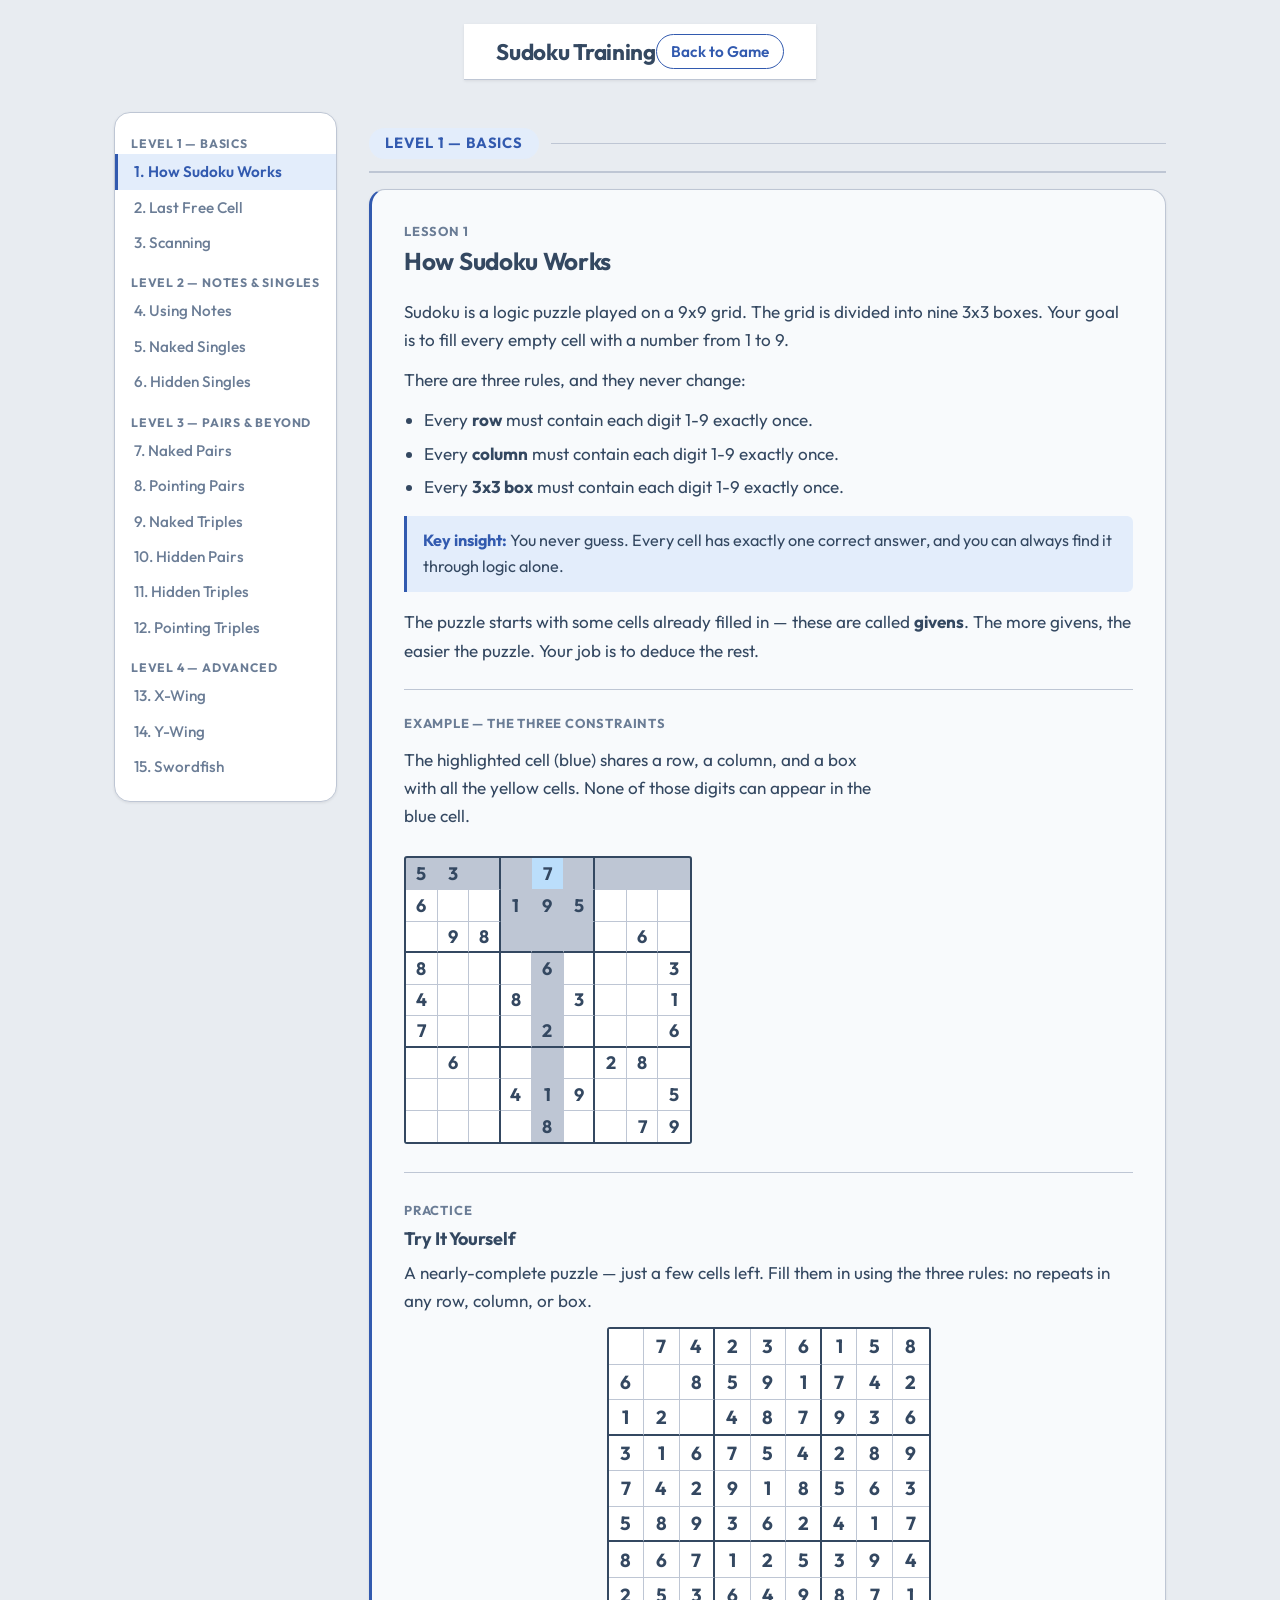
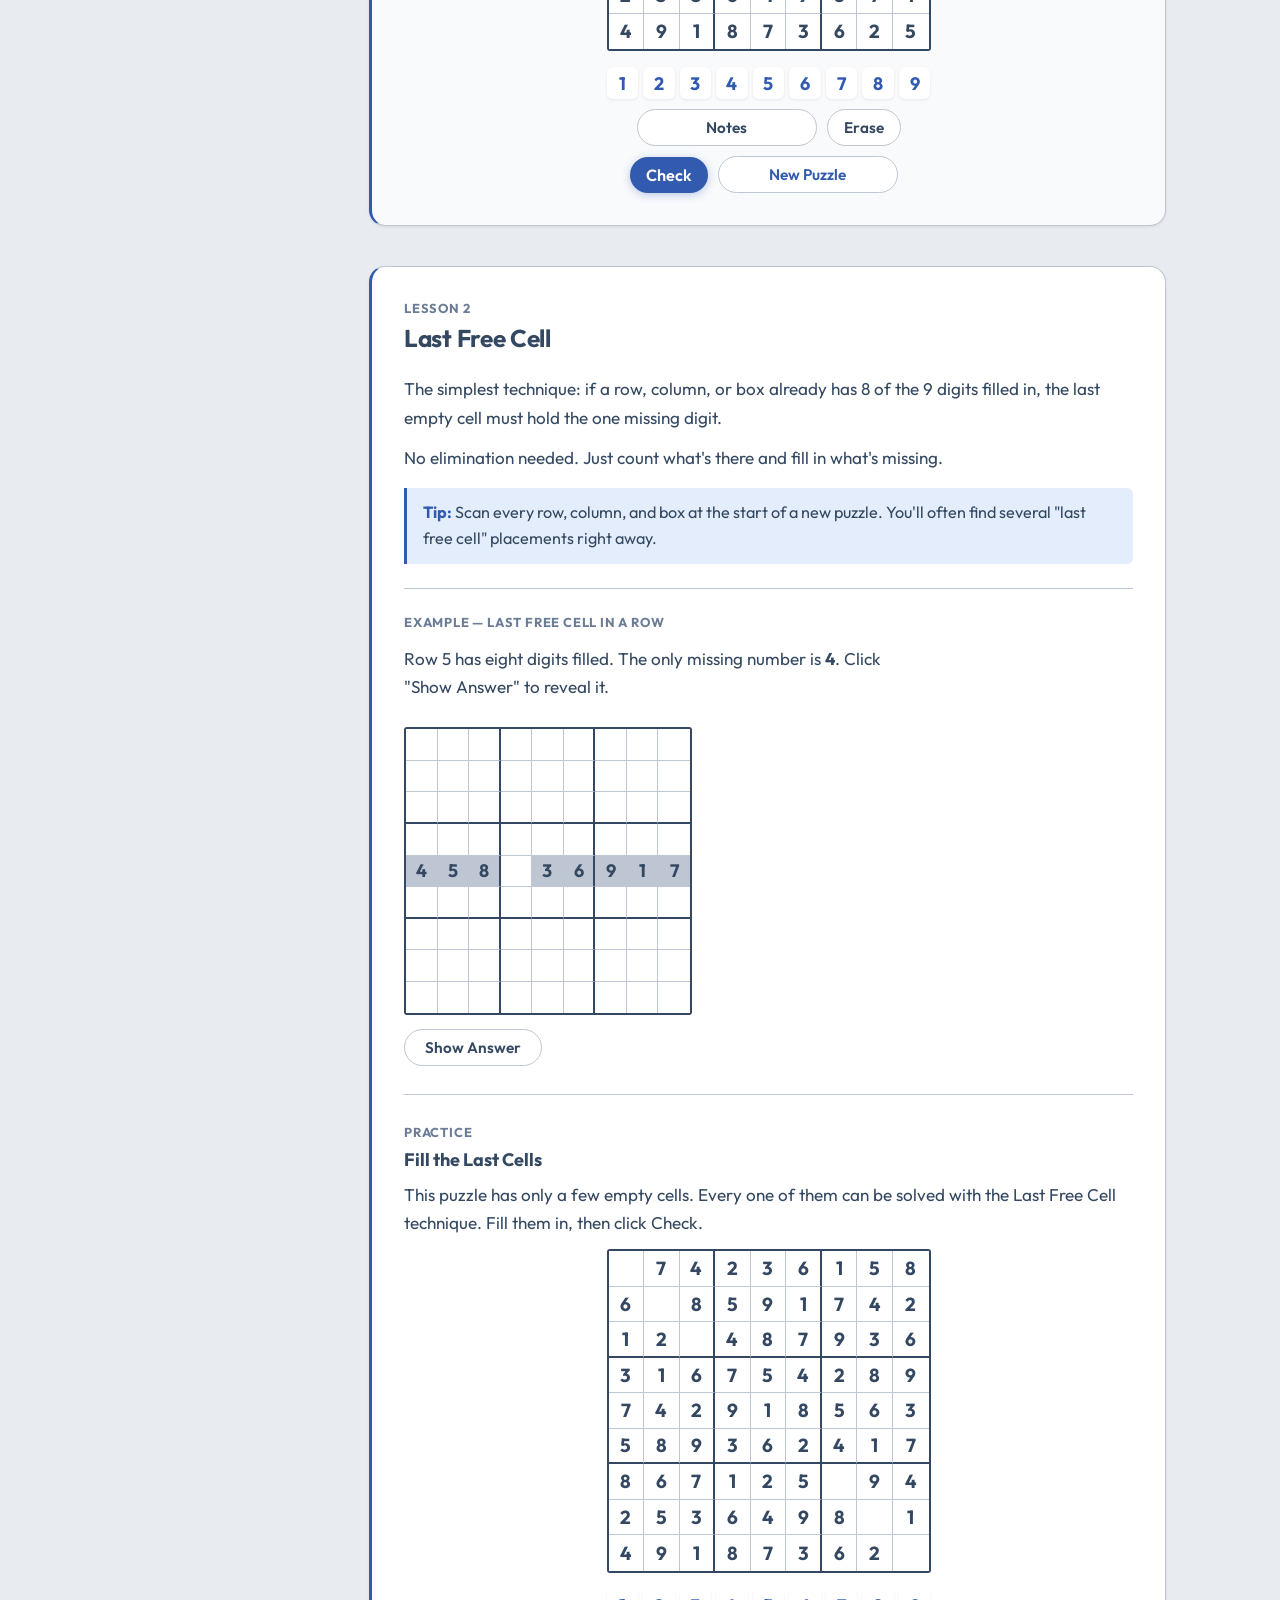
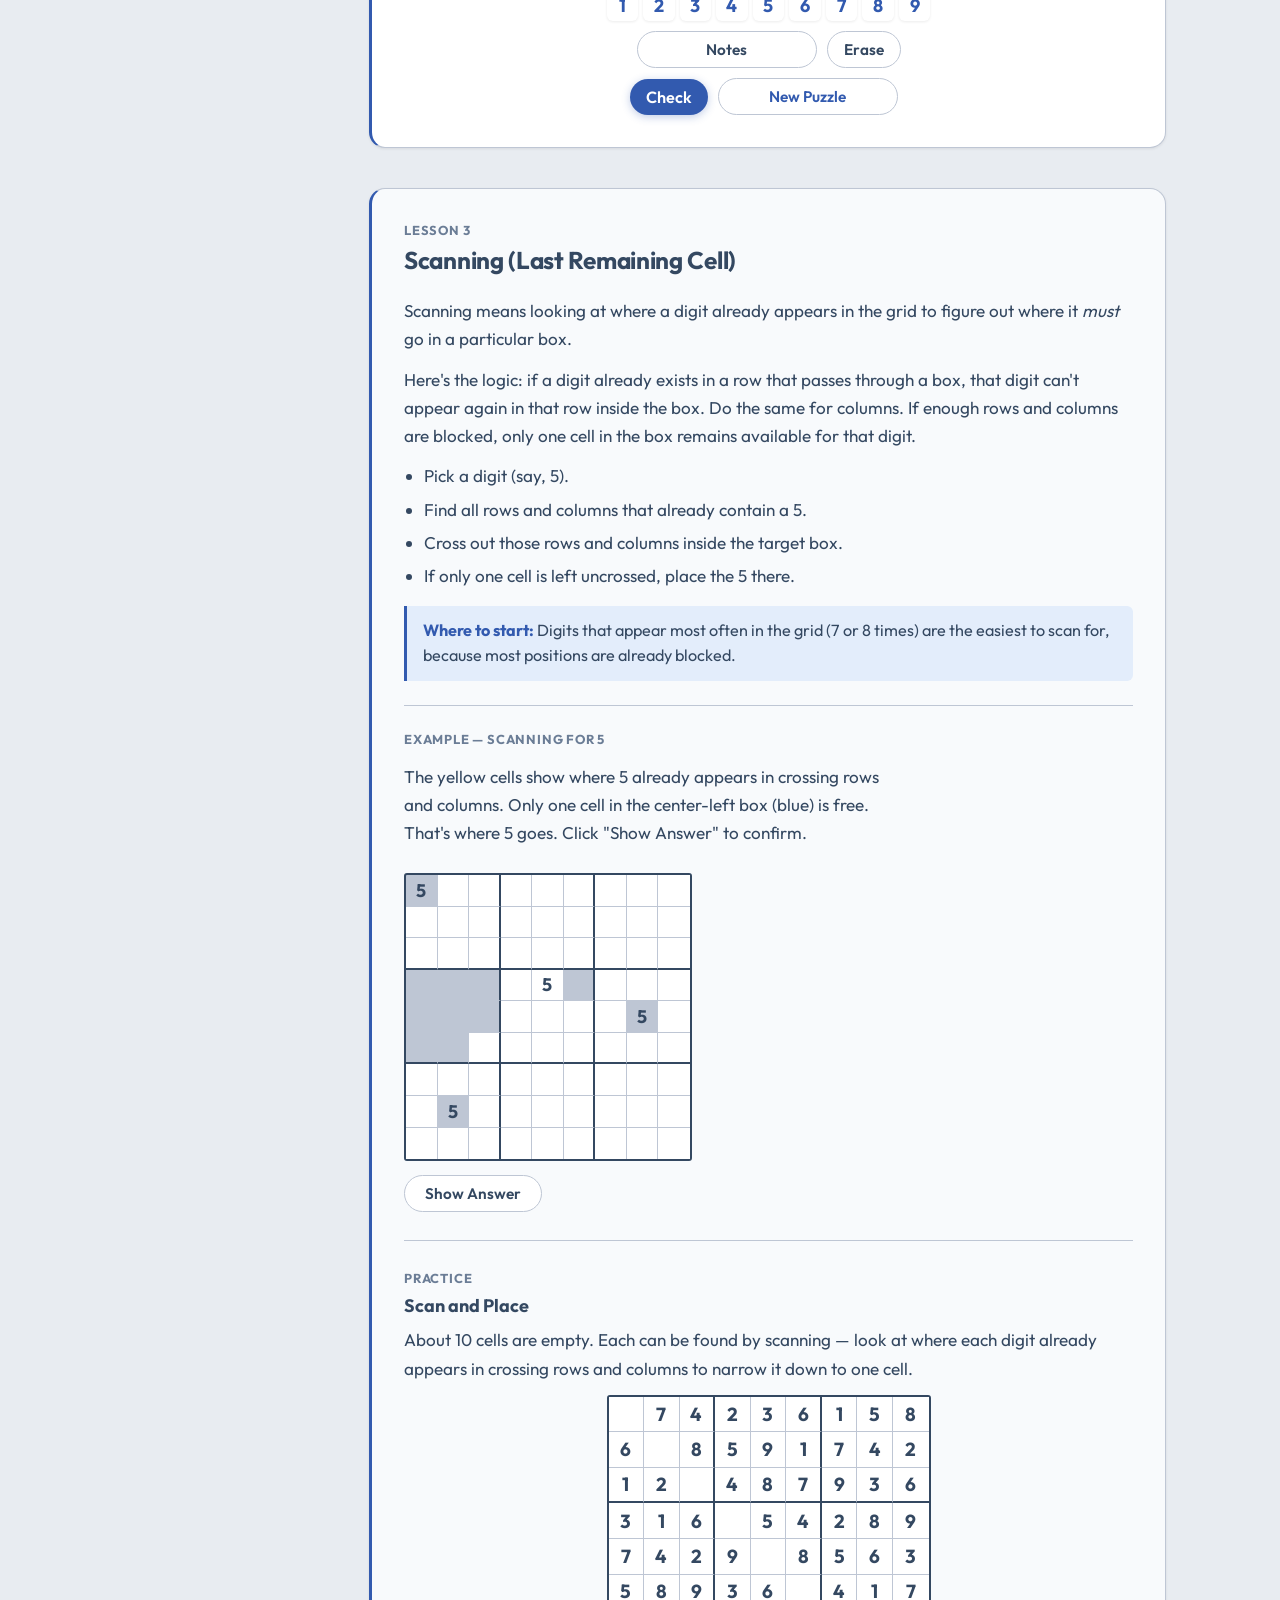
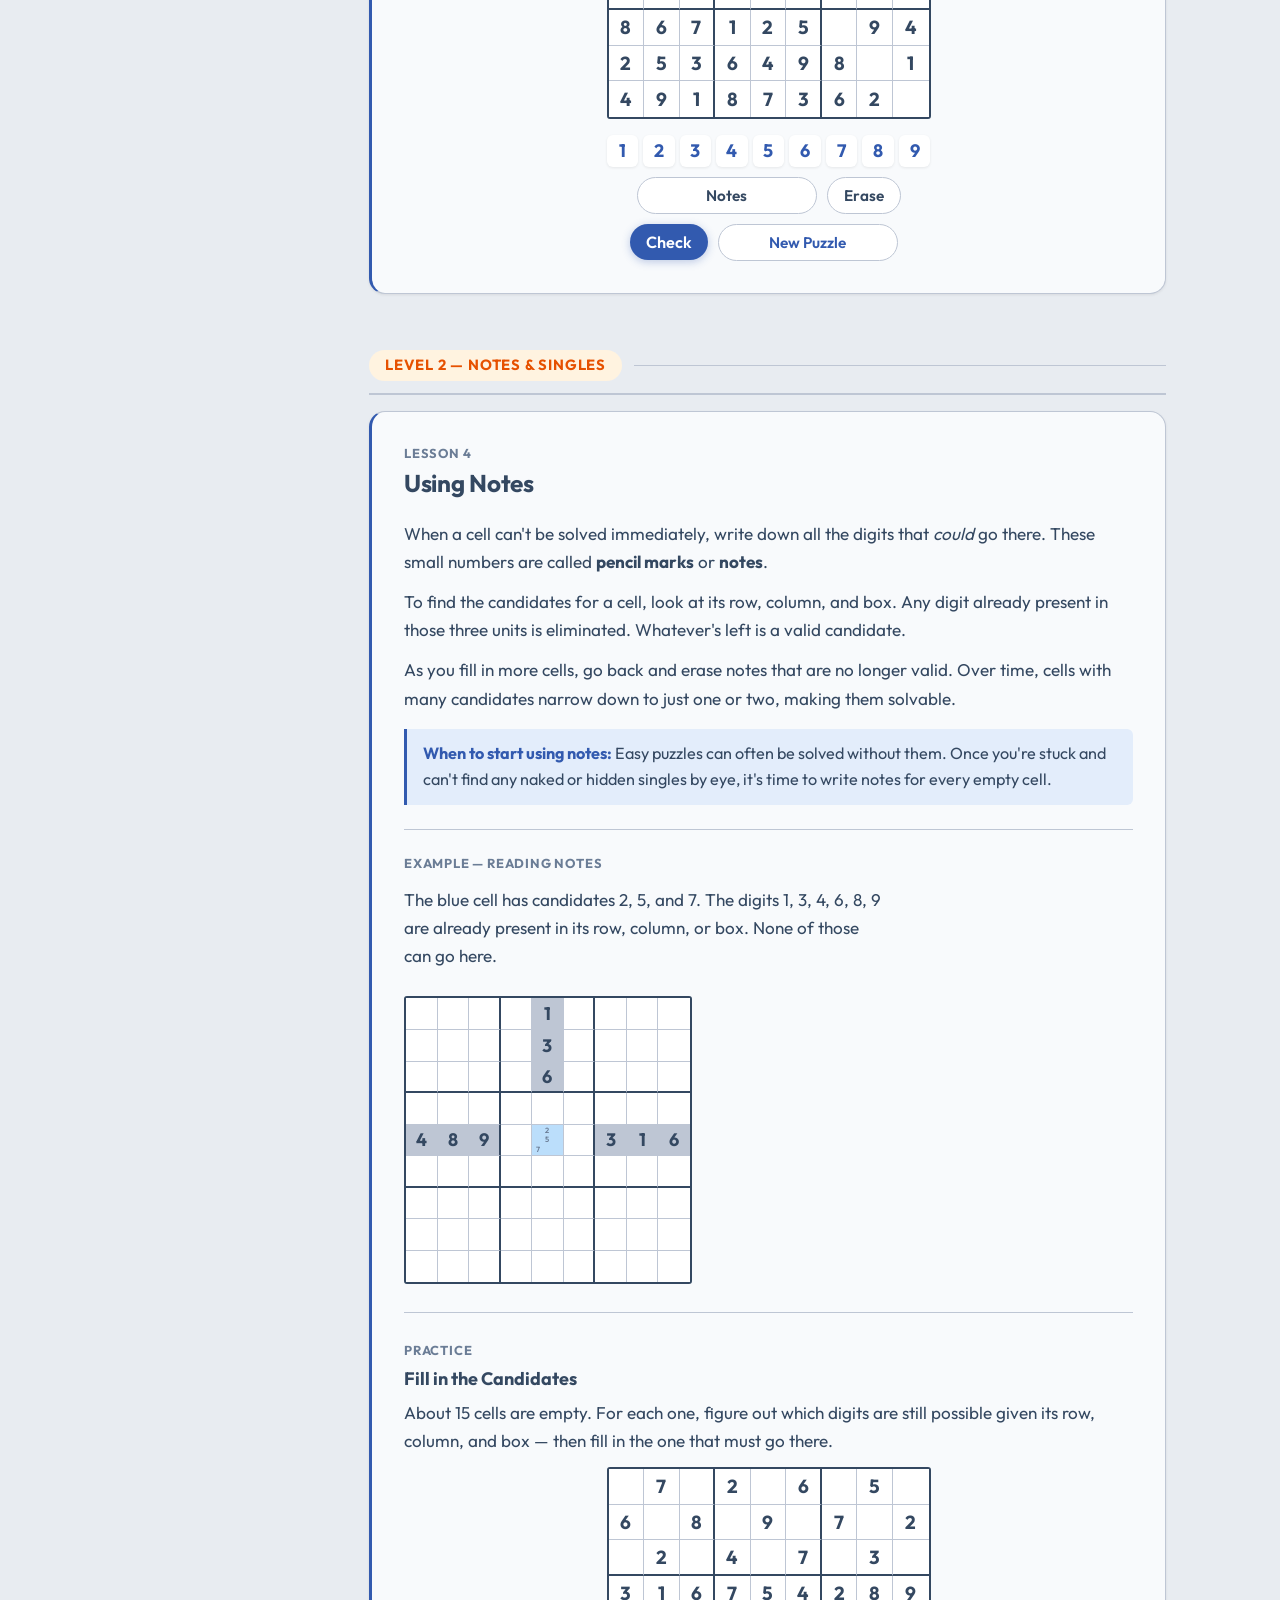
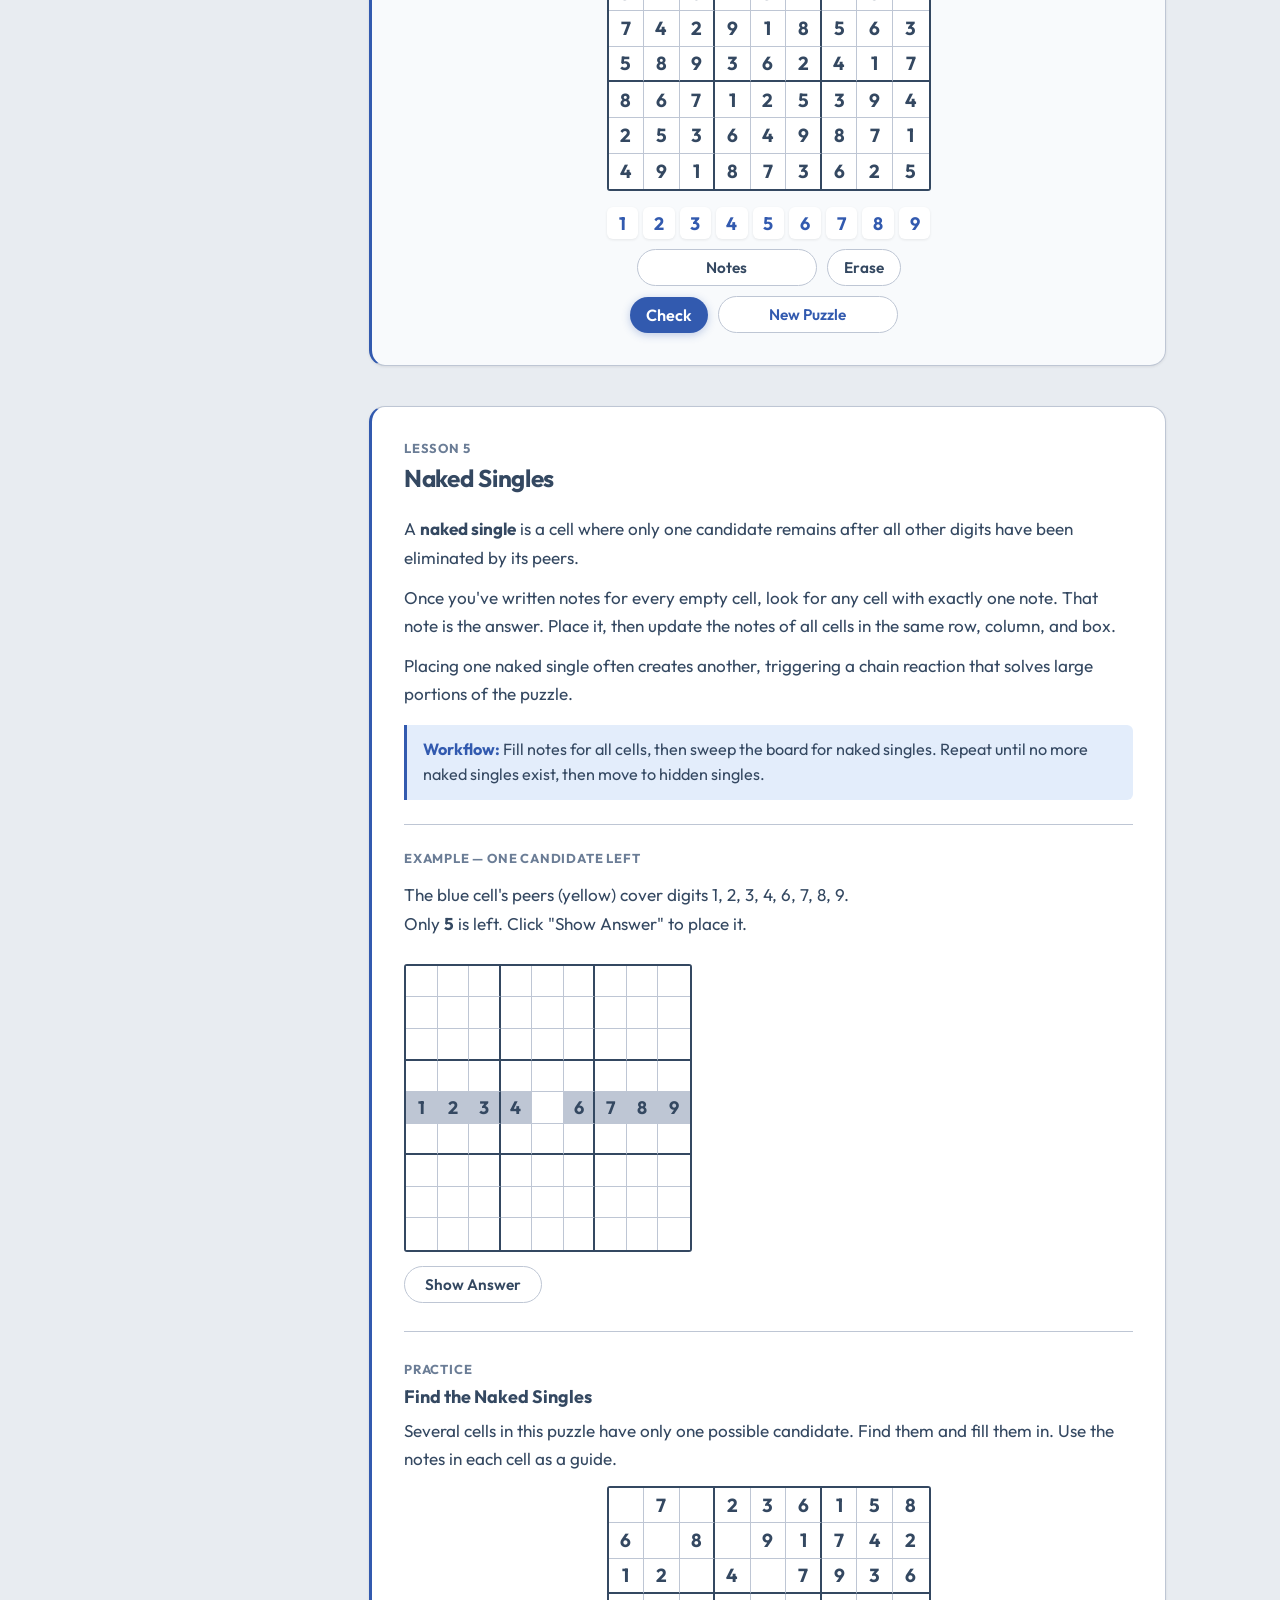
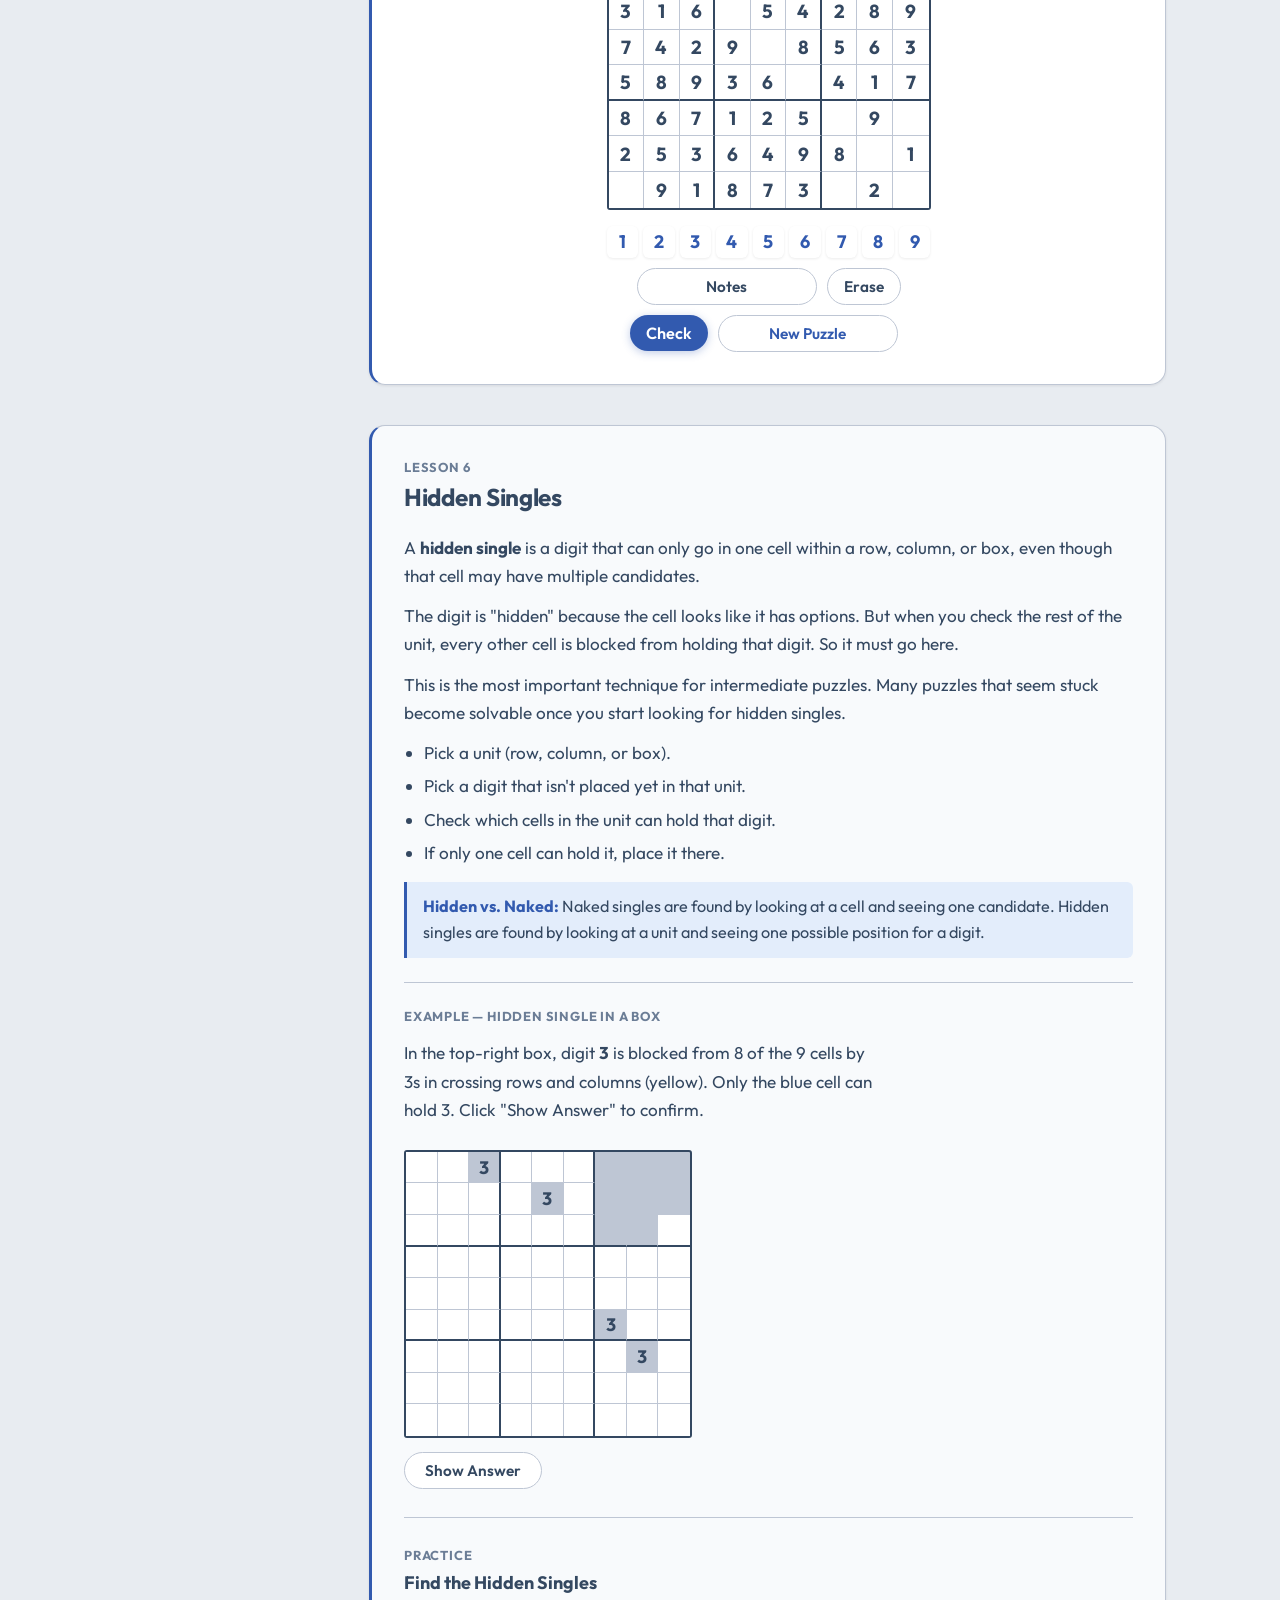
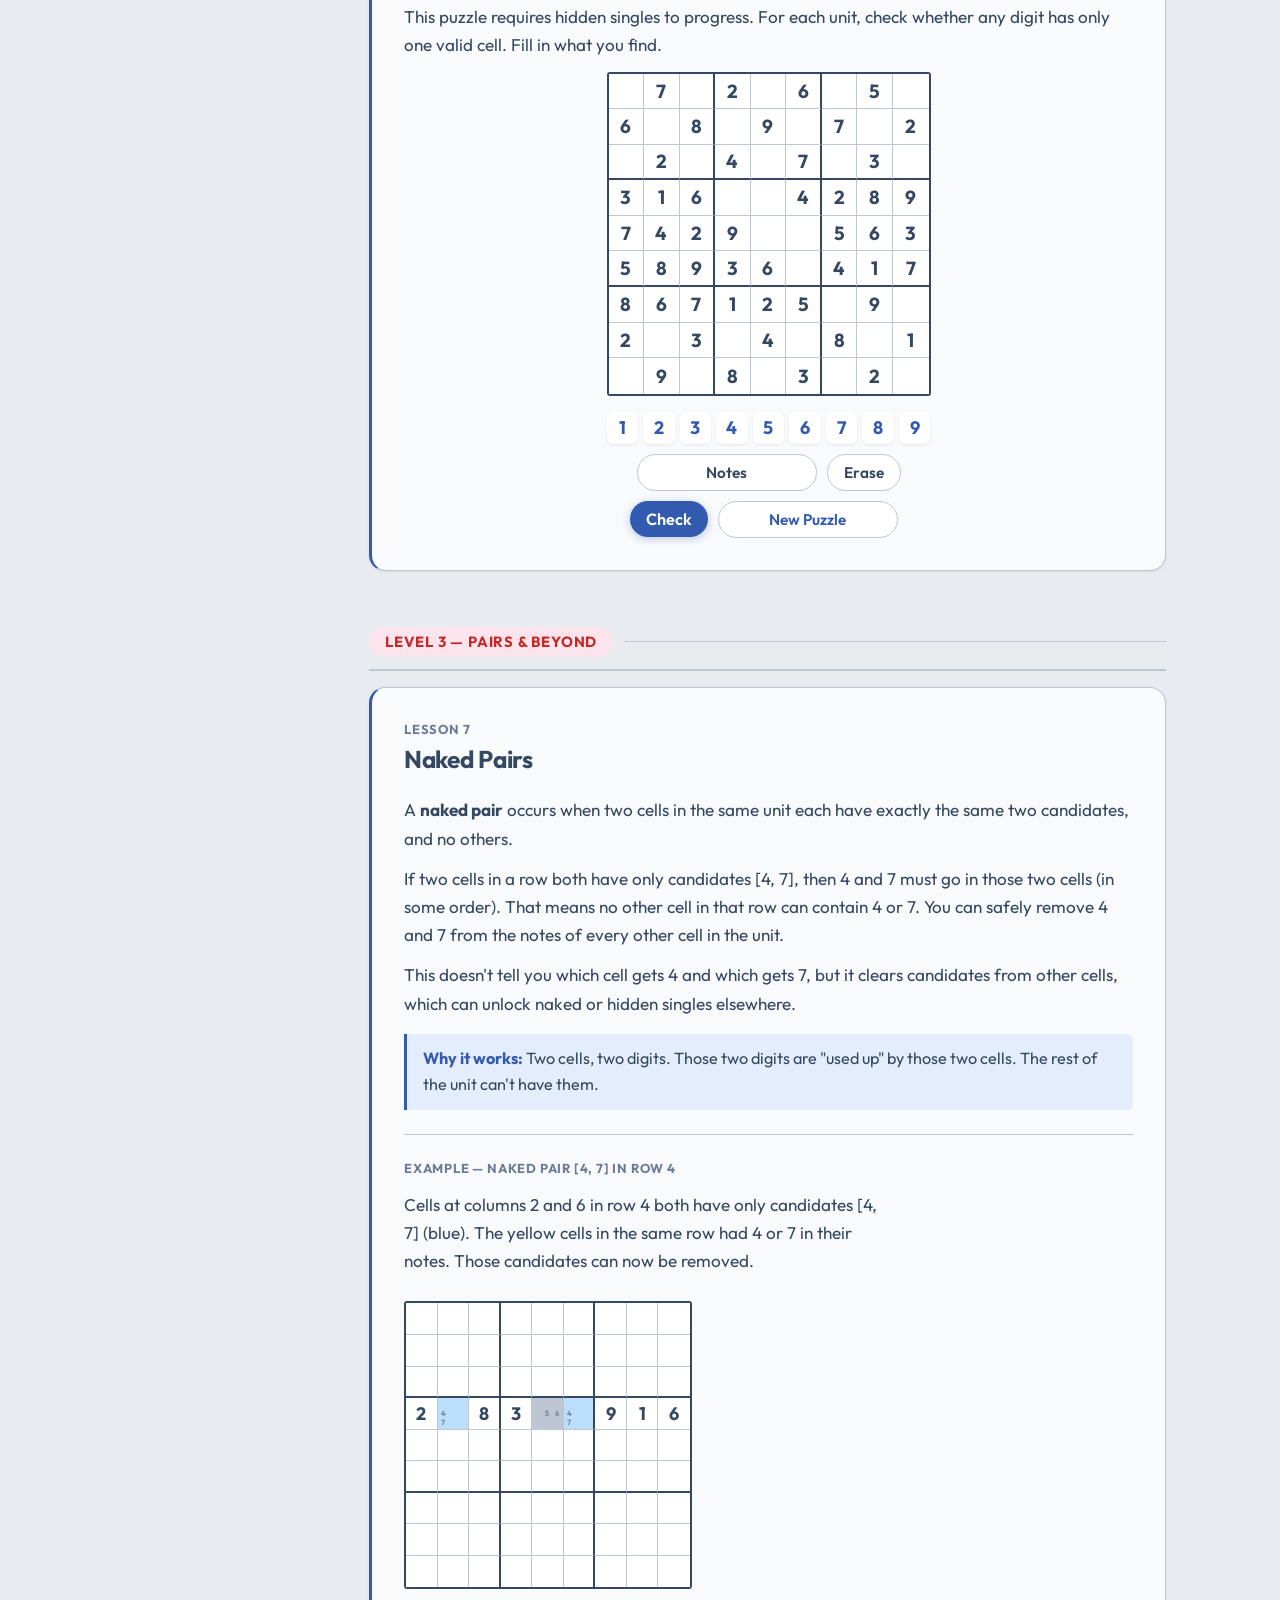
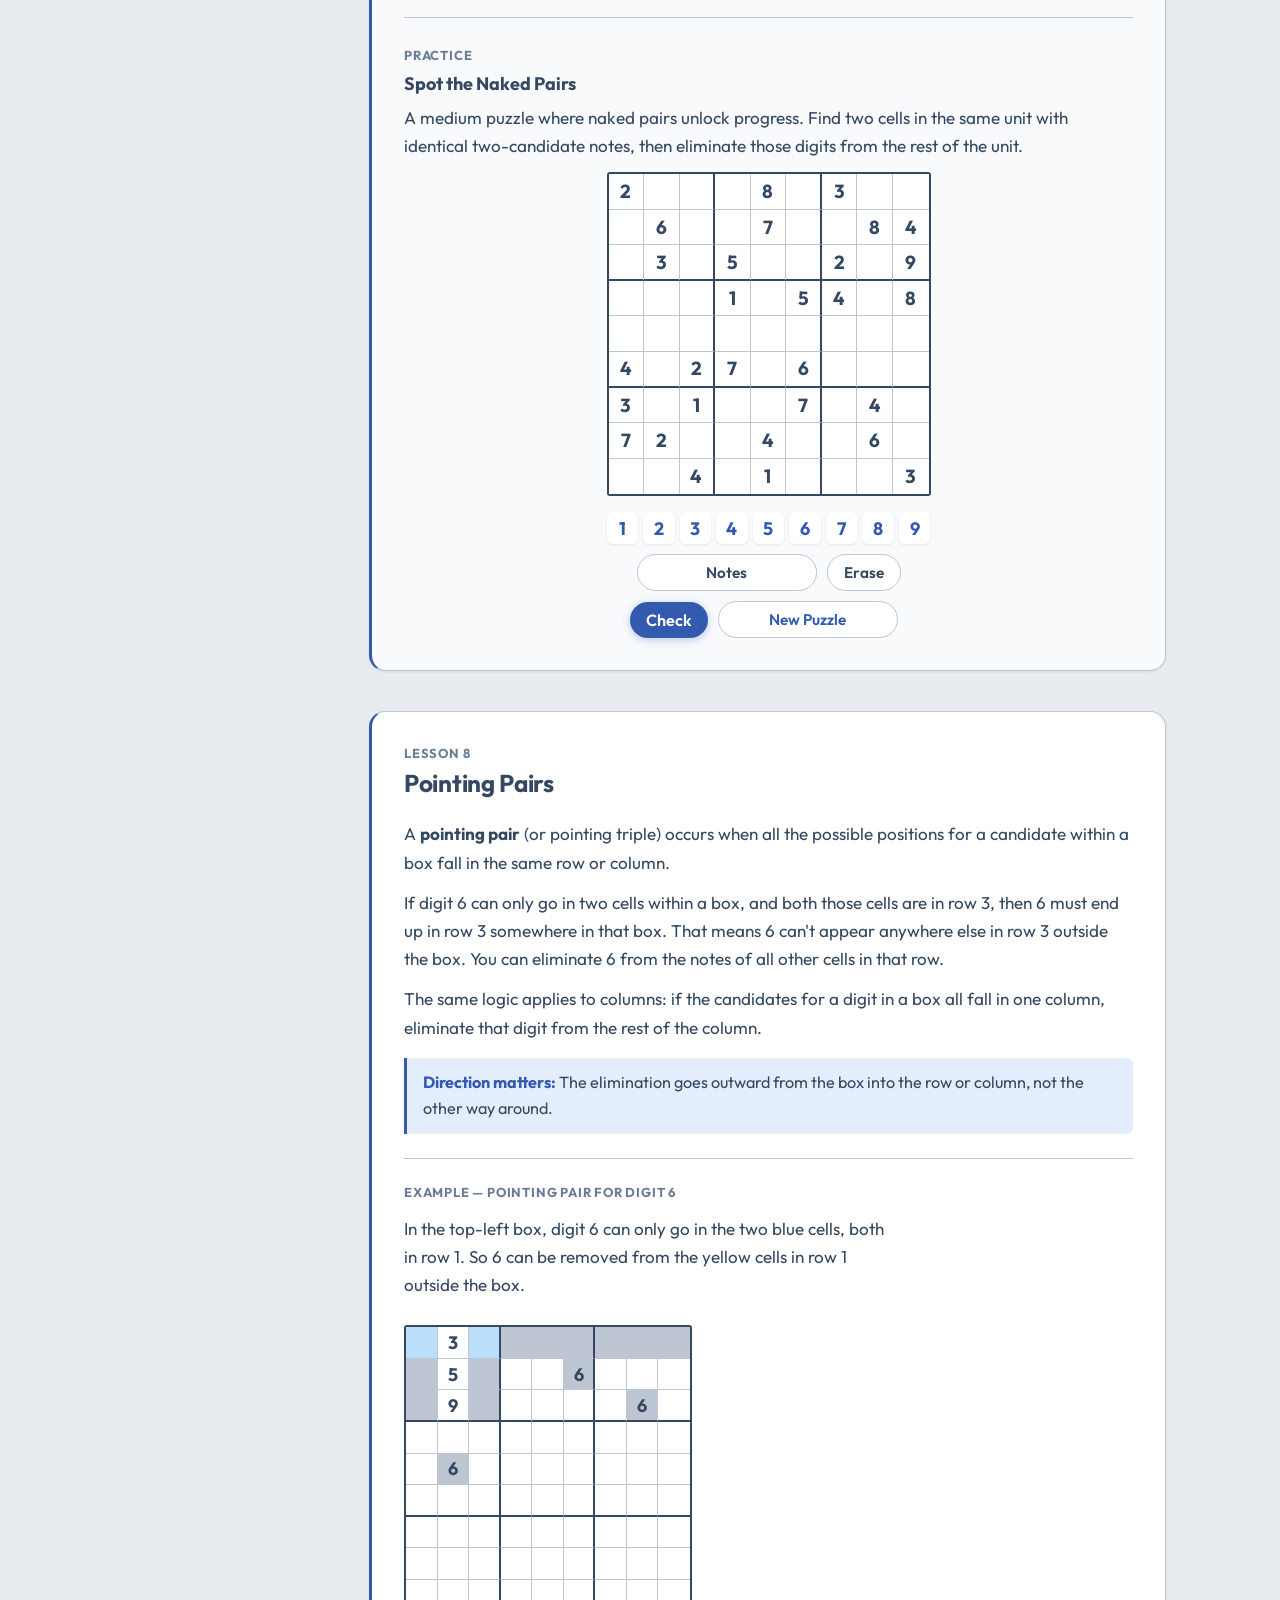
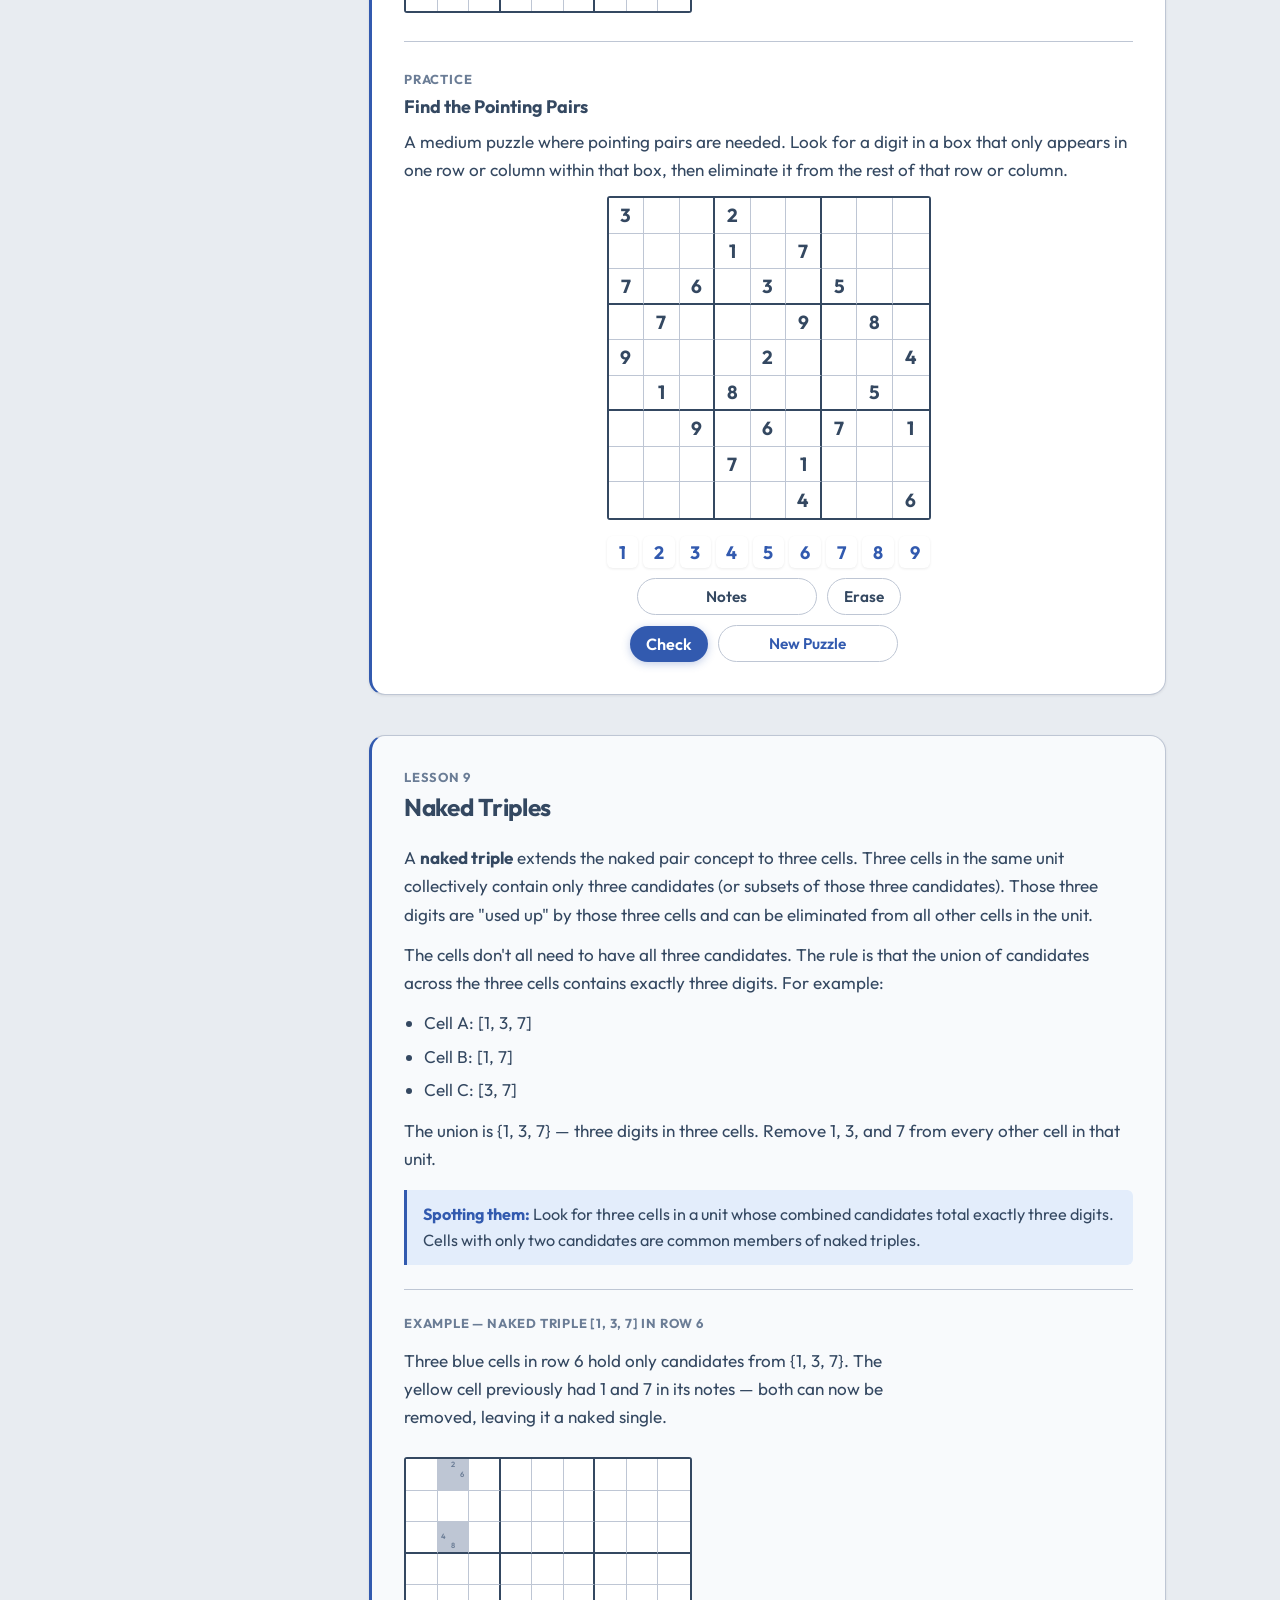
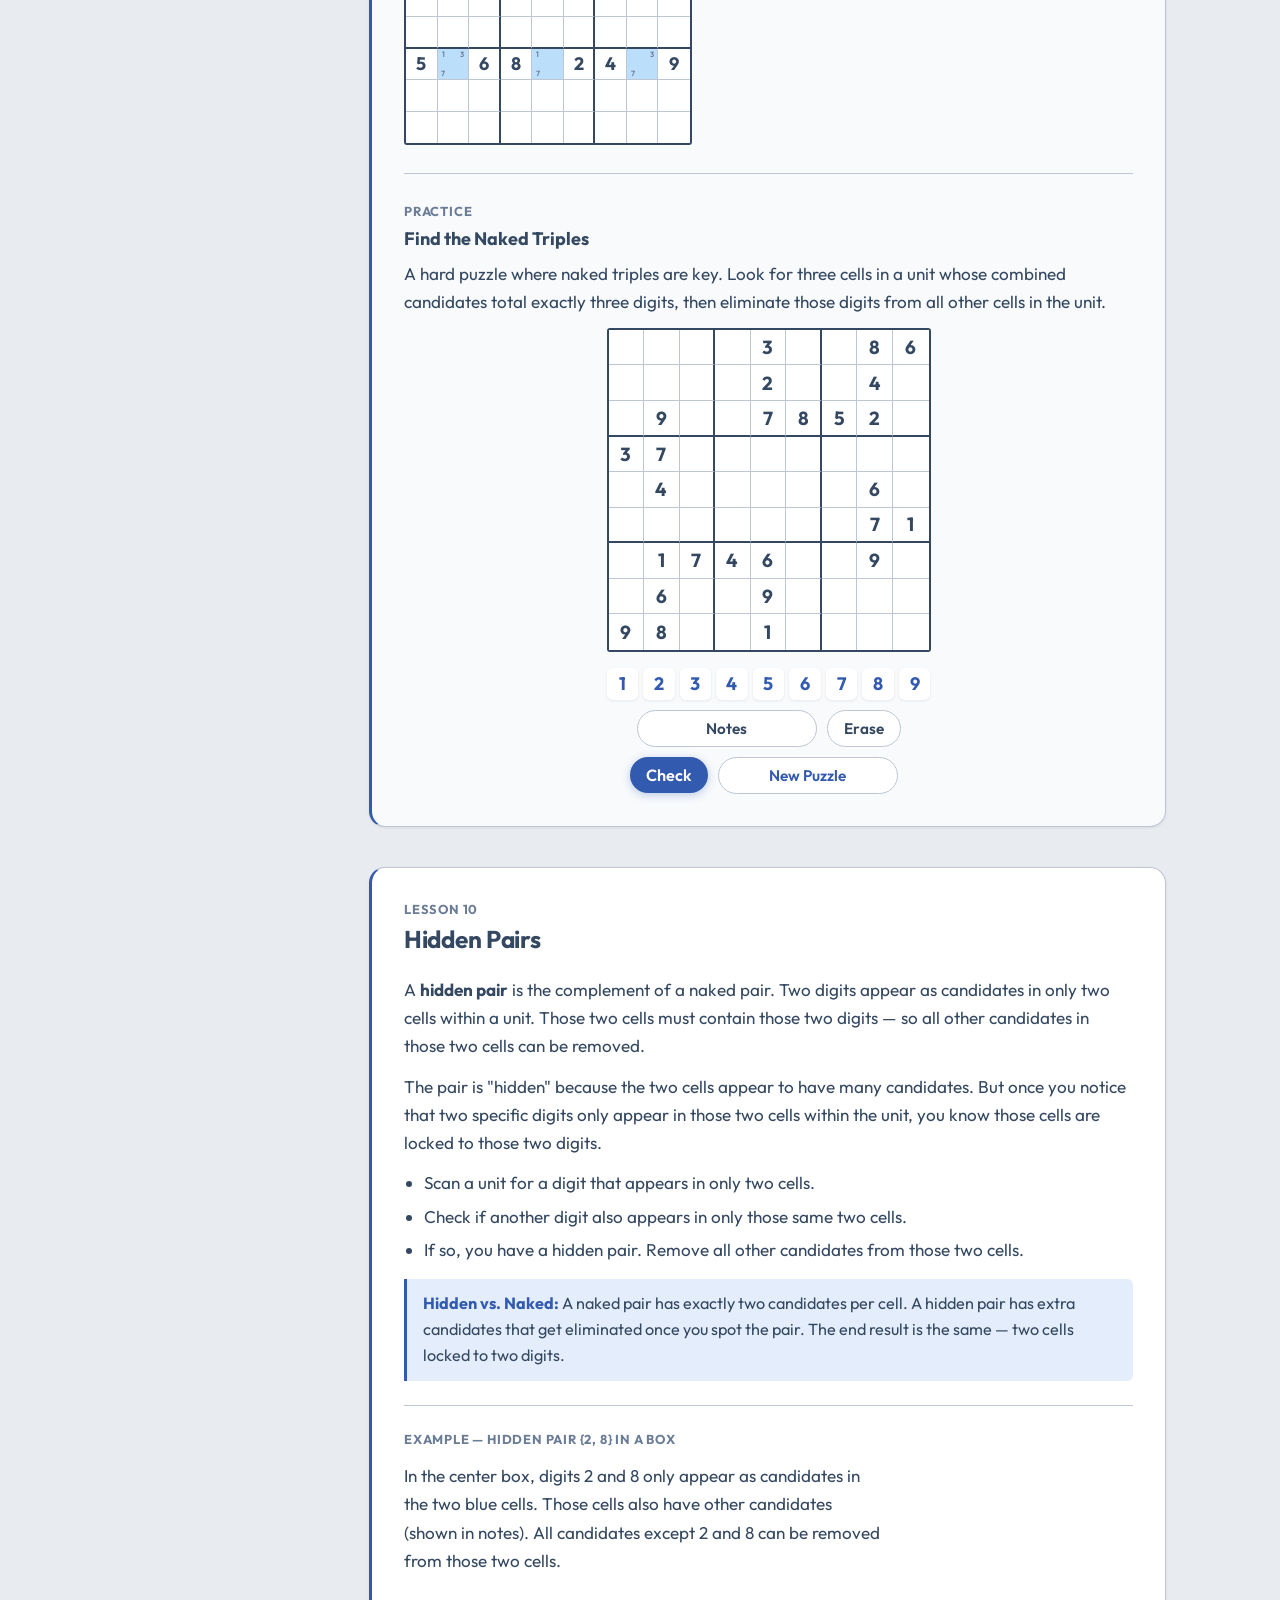
==== train.html @ 6ce1fead "refactor: split train.html into train.css + train.js, share style.css vars via @import" ====
<!DOCTYPE html>
<html lang="en">
<head>
  <meta charset="UTF-8">
  <meta name="viewport" content="width=device-width, initial-scale=1.0">
  <title>Sudoku Training</title>
  <link rel="preconnect" href="https://fonts.googleapis.com">
  <link rel="preconnect" href="https://fonts.gstatic.com" crossorigin>
  <link rel="icon" type="image/svg+xml" href="favicon.svg">
  <link href="https://fonts.googleapis.com/css2?family=Outfit:wght@400;500;600;700&family=Source+Code+Pro:wght@400;500&display=swap" rel="stylesheet">
  <link rel="stylesheet" href="train.css">
</head>
<body>

<header class="page-header">
  <h1>Sudoku Training</h1>
  <a href="index.html" class="back-link">Back to Game</a>
</header>

<!-- Mobile nav pills -->
<nav class="mobile-nav" id="mobile-nav">
  <a class="mobile-pill" href="#lesson-1">1. How It Works</a>
  <a class="mobile-pill" href="#lesson-2">2. Last Free Cell</a>
  <a class="mobile-pill" href="#lesson-3">3. Scanning</a>
  <a class="mobile-pill" href="#lesson-4">4. Using Notes</a>
  <a class="mobile-pill" href="#lesson-5">5. Naked Singles</a>
  <a class="mobile-pill" href="#lesson-6">6. Hidden Singles</a>
  <a class="mobile-pill" href="#lesson-7">7. Naked Pairs</a>
  <a class="mobile-pill" href="#lesson-8">8. Pointing Pairs</a>
  <a class="mobile-pill" href="#lesson-9">9. Naked Triples</a>
  <a class="mobile-pill" href="#lesson-10">10. Hidden Pairs</a>
  <a class="mobile-pill" href="#lesson-11">11. Hidden Triples</a>
  <a class="mobile-pill" href="#lesson-12">12. Pointing Triples</a>
  <a class="mobile-pill" href="#lesson-13">13. X-Wing</a>
  <a class="mobile-pill" href="#lesson-14">14. Y-Wing</a>
  <a class="mobile-pill" href="#lesson-15">15. Swordfish</a>
</nav>

<div class="layout">

  <!-- Sidebar -->
  <aside class="sidebar">
    <div class="sidebar-inner">
      <div class="sidebar-level">Level 1 — Basics</div>
      <a class="sidebar-link" href="#lesson-1">1. How Sudoku Works</a>
      <a class="sidebar-link" href="#lesson-2">2. Last Free Cell</a>
      <a class="sidebar-link" href="#lesson-3">3. Scanning</a>
      <div class="sidebar-level">Level 2 — Notes &amp; Singles</div>
      <a class="sidebar-link" href="#lesson-4">4. Using Notes</a>
      <a class="sidebar-link" href="#lesson-5">5. Naked Singles</a>
      <a class="sidebar-link" href="#lesson-6">6. Hidden Singles</a>
      <div class="sidebar-level">Level 3 — Pairs &amp; Beyond</div>
      <a class="sidebar-link" href="#lesson-7">7. Naked Pairs</a>
      <a class="sidebar-link" href="#lesson-8">8. Pointing Pairs</a>
      <a class="sidebar-link" href="#lesson-9">9. Naked Triples</a>
      <a class="sidebar-link" href="#lesson-10">10. Hidden Pairs</a>
      <a class="sidebar-link" href="#lesson-11">11. Hidden Triples</a>
      <a class="sidebar-link" href="#lesson-12">12. Pointing Triples</a>
      <div class="sidebar-level">Level 4 — Advanced</div>
      <a class="sidebar-link" href="#lesson-13">13. X-Wing</a>
      <a class="sidebar-link" href="#lesson-14">14. Y-Wing</a>
      <a class="sidebar-link" href="#lesson-15">15. Swordfish</a>
    </div>
  </aside>

  <!-- Main content -->
  <main class="content">

    <!-- Level 1 -->
    <div class="level-heading">
      <span class="level-badge">Level 1 — Basics</span>
      <div class="level-line"></div>
    </div>

    <!-- Lesson 1 -->
    <section class="lesson" id="lesson-1">
      <div class="lesson-header">
        <div class="lesson-num">Lesson 1</div>
        <h2>How Sudoku Works</h2>
      </div>

      <p>Sudoku is a logic puzzle played on a 9x9 grid. The grid is divided into nine 3x3 boxes. Your goal is to fill every empty cell with a number from 1 to 9.</p>

      <p>There are three rules, and they never change:</p>
      <ul>
        <li>Every <strong>row</strong> must contain each digit 1-9 exactly once.</li>
        <li>Every <strong>column</strong> must contain each digit 1-9 exactly once.</li>
        <li>Every <strong>3x3 box</strong> must contain each digit 1-9 exactly once.</li>
      </ul>

      <div class="callout">
        <strong>Key insight:</strong> You never guess. Every cell has exactly one correct answer, and you can always find it through logic alone.
      </div>

      <p>The puzzle starts with some cells already filled in — these are called <strong>givens</strong>. The more givens, the easier the puzzle. Your job is to deduce the rest.</p>

      <div class="example-section">
        <div class="example-label">Example — The Three Constraints</div>
        <div class="example-wrap">
          <p class="example-caption">The highlighted cell (blue) shares a row, a column, and a box with all the yellow cells. None of those digits can appear in the blue cell.</p>
          <div class="mini-board" id="board-l1"></div>
        </div>
      </div>

      <div class="practice-section">
        <div class="practice-label">Practice</div>
        <div class="practice-title">Try It Yourself</div>
        <p class="practice-desc">A nearly-complete puzzle — just a few cells left. Fill them in using the three rules: no repeats in any row, column, or box.</p>
        <div class="practice-layout">
          <div class="practice-board" id="practice-1"></div>
          <div class="practice-controls">
            <div class="practice-numpad" id="numpad-1"></div>
            <button class="notes-toggle-btn" data-practice="1">Notes</button>
            <button class="erase-btn" data-practice="1">Erase</button>
            <button class="check-btn" data-practice="1">Check</button>
            <button class="new-puzzle-btn" data-practice="1">New Puzzle</button>
            <div class="practice-status" id="status-1"></div>
          </div>
        </div>
      </div>
    </section>

    <!-- Lesson 2 -->
    <section class="lesson" id="lesson-2">
      <div class="lesson-header">
        <div class="lesson-num">Lesson 2</div>
        <h2>Last Free Cell</h2>
      </div>

      <p>The simplest technique: if a row, column, or box already has 8 of the 9 digits filled in, the last empty cell must hold the one missing digit.</p>

      <p>No elimination needed. Just count what's there and fill in what's missing.</p>

      <div class="callout">
        <strong>Tip:</strong> Scan every row, column, and box at the start of a new puzzle. You'll often find several "last free cell" placements right away.
      </div>

      <div class="example-section">
        <div class="example-label">Example — Last Free Cell in a Row</div>
        <div class="example-wrap">
          <p class="example-caption">Row 5 has eight digits filled. The only missing number is <strong>4</strong>. Click "Show Answer" to reveal it.</p>
          <div class="mini-board" id="board-l2"></div>
          <button class="show-answer-btn" data-board="board-l2">Show Answer</button>
        </div>
      </div>

      <div class="practice-section">
        <div class="practice-label">Practice</div>
        <div class="practice-title">Fill the Last Cells</div>
        <p class="practice-desc">This puzzle has only a few empty cells. Every one of them can be solved with the Last Free Cell technique. Fill them in, then click Check.</p>
        <div class="practice-layout">
          <div class="practice-board" id="practice-2"></div>
          <div class="practice-controls">
            <div class="practice-numpad" id="numpad-2"></div>
            <button class="notes-toggle-btn" data-practice="2">Notes</button>
            <button class="erase-btn" data-practice="2">Erase</button>
            <button class="check-btn" data-practice="2">Check</button>
            <button class="new-puzzle-btn" data-practice="2">New Puzzle</button>
            <div class="practice-status" id="status-2"></div>
          </div>
        </div>
      </div>
    </section>

    <!-- Lesson 3 -->
    <section class="lesson" id="lesson-3">
      <div class="lesson-header">
        <div class="lesson-num">Lesson 3</div>
        <h2>Scanning (Last Remaining Cell)</h2>
      </div>

      <p>Scanning means looking at where a digit already appears in the grid to figure out where it <em>must</em> go in a particular box.</p>

      <p>Here's the logic: if a digit already exists in a row that passes through a box, that digit can't appear again in that row inside the box. Do the same for columns. If enough rows and columns are blocked, only one cell in the box remains available for that digit.</p>

      <ul>
        <li>Pick a digit (say, 5).</li>
        <li>Find all rows and columns that already contain a 5.</li>
        <li>Cross out those rows and columns inside the target box.</li>
        <li>If only one cell is left uncrossed, place the 5 there.</li>
      </ul>

      <div class="callout">
        <strong>Where to start:</strong> Digits that appear most often in the grid (7 or 8 times) are the easiest to scan for, because most positions are already blocked.
      </div>

      <div class="example-section">
        <div class="example-label">Example — Scanning for 5</div>
        <div class="example-wrap">
          <p class="example-caption">The yellow cells show where 5 already appears in crossing rows and columns. Only one cell in the center-left box (blue) is free. That's where 5 goes. Click "Show Answer" to confirm.</p>
          <div class="mini-board" id="board-l3"></div>
          <button class="show-answer-btn" data-board="board-l3">Show Answer</button>
        </div>
      </div>

      <div class="practice-section">
        <div class="practice-label">Practice</div>
        <div class="practice-title">Scan and Place</div>
        <p class="practice-desc">About 10 cells are empty. Each can be found by scanning — look at where each digit already appears in crossing rows and columns to narrow it down to one cell.</p>
        <div class="practice-layout">
          <div class="practice-board" id="practice-3"></div>
          <div class="practice-controls">
            <div class="practice-numpad" id="numpad-3"></div>
            <button class="notes-toggle-btn" data-practice="3">Notes</button>
            <button class="erase-btn" data-practice="3">Erase</button>
            <button class="check-btn" data-practice="3">Check</button>
            <button class="new-puzzle-btn" data-practice="3">New Puzzle</button>
            <div class="practice-status" id="status-3"></div>
          </div>
        </div>
      </div>
    </section>

    <!-- Level 2 -->
    <div class="level-heading">
      <span class="level-badge l2">Level 2 — Notes &amp; Singles</span>
      <div class="level-line"></div>
    </div>

    <!-- Lesson 4 -->
    <section class="lesson" id="lesson-4">
      <div class="lesson-header">
        <div class="lesson-num">Lesson 4</div>
        <h2>Using Notes</h2>
      </div>

      <p>When a cell can't be solved immediately, write down all the digits that <em>could</em> go there. These small numbers are called <strong>pencil marks</strong> or <strong>notes</strong>.</p>

      <p>To find the candidates for a cell, look at its row, column, and box. Any digit already present in those three units is eliminated. Whatever's left is a valid candidate.</p>

      <p>As you fill in more cells, go back and erase notes that are no longer valid. Over time, cells with many candidates narrow down to just one or two, making them solvable.</p>

      <div class="callout">
        <strong>When to start using notes:</strong> Easy puzzles can often be solved without them. Once you're stuck and can't find any naked or hidden singles by eye, it's time to write notes for every empty cell.
      </div>

      <div class="example-section">
        <div class="example-label">Example — Reading Notes</div>
        <div class="example-wrap">
          <p class="example-caption">The blue cell has candidates 2, 5, and 7. The digits 1, 3, 4, 6, 8, 9 are already present in its row, column, or box. None of those can go here.</p>
          <div class="mini-board" id="board-l4"></div>
        </div>
      </div>

      <div class="practice-section">
        <div class="practice-label">Practice</div>
        <div class="practice-title">Fill in the Candidates</div>
        <p class="practice-desc">About 15 cells are empty. For each one, figure out which digits are still possible given its row, column, and box — then fill in the one that must go there.</p>
        <div class="practice-layout">
          <div class="practice-board" id="practice-4"></div>
          <div class="practice-controls">
            <div class="practice-numpad" id="numpad-4"></div>
            <button class="notes-toggle-btn" data-practice="4">Notes</button>
            <button class="erase-btn" data-practice="4">Erase</button>
            <button class="check-btn" data-practice="4">Check</button>
            <button class="new-puzzle-btn" data-practice="4">New Puzzle</button>
            <div class="practice-status" id="status-4"></div>
          </div>
        </div>
      </div>
    </section>

    <!-- Lesson 5 -->
    <section class="lesson" id="lesson-5">
      <div class="lesson-header">
        <div class="lesson-num">Lesson 5</div>
        <h2>Naked Singles</h2>
      </div>

      <p>A <strong>naked single</strong> is a cell where only one candidate remains after all other digits have been eliminated by its peers.</p>

      <p>Once you've written notes for every empty cell, look for any cell with exactly one note. That note is the answer. Place it, then update the notes of all cells in the same row, column, and box.</p>

      <p>Placing one naked single often creates another, triggering a chain reaction that solves large portions of the puzzle.</p>

      <div class="callout">
        <strong>Workflow:</strong> Fill notes for all cells, then sweep the board for naked singles. Repeat until no more naked singles exist, then move to hidden singles.
      </div>

      <div class="example-section">
        <div class="example-label">Example — One Candidate Left</div>
        <div class="example-wrap">
          <p class="example-caption">The blue cell's peers (yellow) cover digits 1, 2, 3, 4, 6, 7, 8, 9. Only <strong>5</strong> is left. Click "Show Answer" to place it.</p>
          <div class="mini-board" id="board-l5"></div>
          <button class="show-answer-btn" data-board="board-l5">Show Answer</button>
        </div>
      </div>

      <div class="practice-section">
        <div class="practice-label">Practice</div>
        <div class="practice-title">Find the Naked Singles</div>
        <p class="practice-desc">Several cells in this puzzle have only one possible candidate. Find them and fill them in. Use the notes in each cell as a guide.</p>
        <div class="practice-layout">
          <div class="practice-board" id="practice-5"></div>
          <div class="practice-controls">
            <div class="practice-numpad" id="numpad-5"></div>
            <button class="notes-toggle-btn" data-practice="5">Notes</button>
            <button class="erase-btn" data-practice="5">Erase</button>
            <button class="check-btn" data-practice="5">Check</button>
            <button class="new-puzzle-btn" data-practice="5">New Puzzle</button>
            <div class="practice-status" id="status-5"></div>
          </div>
        </div>
      </div>
    </section>

    <!-- Lesson 6 -->
    <section class="lesson" id="lesson-6">
      <div class="lesson-header">
        <div class="lesson-num">Lesson 6</div>
        <h2>Hidden Singles</h2>
      </div>

      <p>A <strong>hidden single</strong> is a digit that can only go in one cell within a row, column, or box, even though that cell may have multiple candidates.</p>

      <p>The digit is "hidden" because the cell looks like it has options. But when you check the rest of the unit, every other cell is blocked from holding that digit. So it must go here.</p>

      <p>This is the most important technique for intermediate puzzles. Many puzzles that seem stuck become solvable once you start looking for hidden singles.</p>

      <ul>
        <li>Pick a unit (row, column, or box).</li>
        <li>Pick a digit that isn't placed yet in that unit.</li>
        <li>Check which cells in the unit can hold that digit.</li>
        <li>If only one cell can hold it, place it there.</li>
      </ul>

      <div class="callout">
        <strong>Hidden vs. Naked:</strong> Naked singles are found by looking at a cell and seeing one candidate. Hidden singles are found by looking at a unit and seeing one possible position for a digit.
      </div>

      <div class="example-section">
        <div class="example-label">Example — Hidden Single in a Box</div>
        <div class="example-wrap">
          <p class="example-caption">In the top-right box, digit <strong>3</strong> is blocked from 8 of the 9 cells by 3s in crossing rows and columns (yellow). Only the blue cell can hold 3. Click "Show Answer" to confirm.</p>
          <div class="mini-board" id="board-l6"></div>
          <button class="show-answer-btn" data-board="board-l6">Show Answer</button>
        </div>
      </div>

      <div class="practice-section">
        <div class="practice-label">Practice</div>
        <div class="practice-title">Find the Hidden Singles</div>
        <p class="practice-desc">This puzzle requires hidden singles to progress. For each unit, check whether any digit has only one valid cell. Fill in what you find.</p>
        <div class="practice-layout">
          <div class="practice-board" id="practice-6"></div>
          <div class="practice-controls">
            <div class="practice-numpad" id="numpad-6"></div>
            <button class="notes-toggle-btn" data-practice="6">Notes</button>
            <button class="erase-btn" data-practice="6">Erase</button>
            <button class="check-btn" data-practice="6">Check</button>
            <button class="new-puzzle-btn" data-practice="6">New Puzzle</button>
            <div class="practice-status" id="status-6"></div>
          </div>
        </div>
      </div>
    </section>

    <!-- Level 3 -->
    <div class="level-heading">
      <span class="level-badge l3">Level 3 — Pairs &amp; Beyond</span>
      <div class="level-line"></div>
    </div>

    <!-- Lesson 7 -->
    <section class="lesson" id="lesson-7">
      <div class="lesson-header">
        <div class="lesson-num">Lesson 7</div>
        <h2>Naked Pairs</h2>
      </div>

      <p>A <strong>naked pair</strong> occurs when two cells in the same unit each have exactly the same two candidates, and no others.</p>

      <p>If two cells in a row both have only candidates [4, 7], then 4 and 7 must go in those two cells (in some order). That means no other cell in that row can contain 4 or 7. You can safely remove 4 and 7 from the notes of every other cell in the unit.</p>

      <p>This doesn't tell you which cell gets 4 and which gets 7, but it clears candidates from other cells, which can unlock naked or hidden singles elsewhere.</p>

      <div class="callout">
        <strong>Why it works:</strong> Two cells, two digits. Those two digits are "used up" by those two cells. The rest of the unit can't have them.
      </div>

      <div class="example-section">
        <div class="example-label">Example — Naked Pair [4, 7] in Row 4</div>
        <div class="example-wrap">
          <p class="example-caption">Cells at columns 2 and 6 in row 4 both have only candidates [4, 7] (blue). The yellow cells in the same row had 4 or 7 in their notes. Those candidates can now be removed.</p>
          <div class="mini-board" id="board-l7"></div>
        </div>
      </div>

      <div class="practice-section">
        <div class="practice-label">Practice</div>
        <div class="practice-title">Spot the Naked Pairs</div>
        <p class="practice-desc">A medium puzzle where naked pairs unlock progress. Find two cells in the same unit with identical two-candidate notes, then eliminate those digits from the rest of the unit.</p>
        <div class="practice-layout">
          <div class="practice-board" id="practice-7"></div>
          <div class="practice-controls">
            <div class="practice-numpad" id="numpad-7"></div>
            <button class="notes-toggle-btn" data-practice="7">Notes</button>
            <button class="erase-btn" data-practice="7">Erase</button>
            <button class="check-btn" data-practice="7">Check</button>
            <button class="new-puzzle-btn" data-practice="7">New Puzzle</button>
            <div class="practice-status" id="status-7"></div>
          </div>
        </div>
      </div>
    </section>

    <!-- Lesson 8 -->
    <section class="lesson" id="lesson-8">
      <div class="lesson-header">
        <div class="lesson-num">Lesson 8</div>
        <h2>Pointing Pairs</h2>
      </div>

      <p>A <strong>pointing pair</strong> (or pointing triple) occurs when all the possible positions for a candidate within a box fall in the same row or column.</p>

      <p>If digit 6 can only go in two cells within a box, and both those cells are in row 3, then 6 must end up in row 3 somewhere in that box. That means 6 can't appear anywhere else in row 3 outside the box. You can eliminate 6 from the notes of all other cells in that row.</p>

      <p>The same logic applies to columns: if the candidates for a digit in a box all fall in one column, eliminate that digit from the rest of the column.</p>

      <div class="callout">
        <strong>Direction matters:</strong> The elimination goes outward from the box into the row or column, not the other way around.
      </div>

      <div class="example-section">
        <div class="example-label">Example — Pointing Pair for digit 6</div>
        <div class="example-wrap">
          <p class="example-caption">In the top-left box, digit 6 can only go in the two blue cells, both in row 1. So 6 can be removed from the yellow cells in row 1 outside the box.</p>
          <div class="mini-board" id="board-l8"></div>
        </div>
      </div>

      <div class="practice-section">
        <div class="practice-label">Practice</div>
        <div class="practice-title">Find the Pointing Pairs</div>
        <p class="practice-desc">A medium puzzle where pointing pairs are needed. Look for a digit in a box that only appears in one row or column within that box, then eliminate it from the rest of that row or column.</p>
        <div class="practice-layout">
          <div class="practice-board" id="practice-8"></div>
          <div class="practice-controls">
            <div class="practice-numpad" id="numpad-8"></div>
            <button class="notes-toggle-btn" data-practice="8">Notes</button>
            <button class="erase-btn" data-practice="8">Erase</button>
            <button class="check-btn" data-practice="8">Check</button>
            <button class="new-puzzle-btn" data-practice="8">New Puzzle</button>
            <div class="practice-status" id="status-8"></div>
          </div>
        </div>
      </div>
    </section>

    <!-- Lesson 9 -->
    <section class="lesson" id="lesson-9">
      <div class="lesson-header">
        <div class="lesson-num">Lesson 9</div>
        <h2>Naked Triples</h2>
      </div>

      <p>A <strong>naked triple</strong> extends the naked pair concept to three cells. Three cells in the same unit collectively contain only three candidates (or subsets of those three candidates). Those three digits are "used up" by those three cells and can be eliminated from all other cells in the unit.</p>

      <p>The cells don't all need to have all three candidates. The rule is that the union of candidates across the three cells contains exactly three digits. For example:</p>
      <ul>
        <li>Cell A: [1, 3, 7]</li>
        <li>Cell B: [1, 7]</li>
        <li>Cell C: [3, 7]</li>
      </ul>
      <p>The union is {1, 3, 7} — three digits in three cells. Remove 1, 3, and 7 from every other cell in that unit.</p>

      <div class="callout">
        <strong>Spotting them:</strong> Look for three cells in a unit whose combined candidates total exactly three digits. Cells with only two candidates are common members of naked triples.
      </div>

      <div class="example-section">
        <div class="example-label">Example — Naked Triple [1, 3, 7] in Row 6</div>
        <div class="example-wrap">
          <p class="example-caption">Three blue cells in row 6 hold only candidates from {1, 3, 7}. The yellow cell previously had 1 and 7 in its notes — both can now be removed, leaving it a naked single.</p>
          <div class="mini-board" id="board-l9"></div>
        </div>
      </div>

      <div class="practice-section">
        <div class="practice-label">Practice</div>
        <div class="practice-title">Find the Naked Triples</div>
        <p class="practice-desc">A hard puzzle where naked triples are key. Look for three cells in a unit whose combined candidates total exactly three digits, then eliminate those digits from all other cells in the unit.</p>
        <div class="practice-layout">
          <div class="practice-board" id="practice-9"></div>
          <div class="practice-controls">
            <div class="practice-numpad" id="numpad-9"></div>
            <button class="notes-toggle-btn" data-practice="9">Notes</button>
            <button class="erase-btn" data-practice="9">Erase</button>
            <button class="check-btn" data-practice="9">Check</button>
            <button class="new-puzzle-btn" data-practice="9">New Puzzle</button>
            <div class="practice-status" id="status-9"></div>
          </div>
        </div>
      </div>
    </section>

    <!-- Lesson 10 -->
    <section class="lesson" id="lesson-10">
      <div class="lesson-header">
        <div class="lesson-num">Lesson 10</div>
        <h2>Hidden Pairs</h2>
      </div>

      <p>A <strong>hidden pair</strong> is the complement of a naked pair. Two digits appear as candidates in only two cells within a unit. Those two cells must contain those two digits — so all other candidates in those two cells can be removed.</p>

      <p>The pair is "hidden" because the two cells appear to have many candidates. But once you notice that two specific digits only appear in those two cells within the unit, you know those cells are locked to those two digits.</p>

      <ul>
        <li>Scan a unit for a digit that appears in only two cells.</li>
        <li>Check if another digit also appears in only those same two cells.</li>
        <li>If so, you have a hidden pair. Remove all other candidates from those two cells.</li>
      </ul>

      <div class="callout">
        <strong>Hidden vs. Naked:</strong> A naked pair has exactly two candidates per cell. A hidden pair has extra candidates that get eliminated once you spot the pair. The end result is the same — two cells locked to two digits.
      </div>

      <div class="example-section">
        <div class="example-label">Example — Hidden Pair {2, 8} in a Box</div>
        <div class="example-wrap">
          <p class="example-caption">In the center box, digits 2 and 8 only appear as candidates in the two blue cells. Those cells also have other candidates (shown in notes). All candidates except 2 and 8 can be removed from those two cells.</p>
          <div class="mini-board" id="board-l10"></div>
        </div>
      </div>

      <div class="practice-section">
        <div class="practice-label">Practice</div>
        <div class="practice-title">Find the Hidden Pairs</div>
        <p class="practice-desc">A hard puzzle where hidden pairs unlock progress. For each unit, check if two digits only appear as candidates in exactly two cells — then remove all other candidates from those cells.</p>
        <div class="practice-layout">
          <div class="practice-board" id="practice-10"></div>
          <div class="practice-controls">
            <div class="practice-numpad" id="numpad-10"></div>
            <button class="notes-toggle-btn" data-practice="10">Notes</button>
            <button class="erase-btn" data-practice="10">Erase</button>
            <button class="check-btn" data-practice="10">Check</button>
            <button class="new-puzzle-btn" data-practice="10">New Puzzle</button>
            <div class="practice-status" id="status-10"></div>
          </div>
        </div>
      </div>
    </section>

    <!-- Lesson 11 -->
    <section class="lesson" id="lesson-11">
      <div class="lesson-header">
        <div class="lesson-num">Lesson 11</div>
        <h2>Hidden Triples</h2>
      </div>

      <p>A <strong>hidden triple</strong> extends hidden pairs to three digits and three cells. Three digits appear as candidates in only three cells within a unit. Those three cells must contain those three digits, so all other candidates in those three cells can be eliminated.</p>

      <p>Hidden triples are harder to spot than hidden pairs because the three cells each have multiple candidates, and the three "hidden" digits may not all appear in every one of the three cells — they just collectively appear nowhere else in the unit.</p>

      <ul>
        <li>Find three digits in a unit that only appear in three cells (combined).</li>
        <li>Those three cells are locked to those three digits.</li>
        <li>Remove all other candidates from those three cells.</li>
      </ul>

      <div class="callout">
        <strong>Practical tip:</strong> Hidden triples are rare and difficult to find manually. If you're solving by hand, focus on naked triples first — they're easier to spot. Hidden triples become more relevant when using systematic candidate analysis.
      </div>

      <div class="example-section">
        <div class="example-label">Example — Hidden Triple {2, 5, 9} in Column 3</div>
        <div class="example-wrap">
          <p class="example-caption">In column 3, digits 2, 5, and 9 only appear as candidates in the three blue cells. Other candidates in those cells (shown in notes) can all be removed, potentially creating naked singles or pairs.</p>
          <div class="mini-board" id="board-l11"></div>
        </div>
      </div>

      <div class="practice-section">
        <div class="practice-label">Practice</div>
        <div class="practice-title">Find the Hidden Triples</div>
        <p class="practice-desc">A hard puzzle requiring hidden triples. Find three digits that only appear in three cells within a unit, then strip all other candidates from those three cells.</p>
        <div class="practice-layout">
          <div class="practice-board" id="practice-11"></div>
          <div class="practice-controls">
            <div class="practice-numpad" id="numpad-11"></div>
            <button class="notes-toggle-btn" data-practice="11">Notes</button>
            <button class="erase-btn" data-practice="11">Erase</button>
            <button class="check-btn" data-practice="11">Check</button>
            <button class="new-puzzle-btn" data-practice="11">New Puzzle</button>
            <div class="practice-status" id="status-11"></div>
          </div>
        </div>
      </div>
    </section>

    <!-- Lesson 12 -->
    <section class="lesson" id="lesson-12">
      <div class="lesson-header">
        <div class="lesson-num">Lesson 12</div>
        <h2>Pointing Triples</h2>
      </div>

      <p>A <strong>pointing triple</strong> works exactly like a pointing pair (Lesson 8), but with three cells instead of two. If a candidate in a box appears in only three cells, and all three cells fall in the same row or column, that candidate can be eliminated from the rest of that row or column outside the box.</p>

      <p>The logic is identical: those three cells in the box "claim" that row or column for that digit. No other cell in that row or column can hold it.</p>

      <div class="callout">
        <strong>Pointing pairs vs. triples:</strong> Both work the same way. The only difference is whether two or three cells in the box are aligned. In practice, pointing pairs are more common, but triples appear regularly in medium and hard puzzles.
      </div>

      <div class="example-section">
        <div class="example-label">Example — Pointing Triple for digit 7 in Column 5</div>
        <div class="example-wrap">
          <p class="example-caption">In the center-right box, digit 7 can only go in three cells (blue), all in column 5. So 7 can be removed from the yellow cells in column 5 outside the box.</p>
          <div class="mini-board" id="board-l12"></div>
        </div>
      </div>

      <div class="practice-section">
        <div class="practice-label">Practice</div>
        <div class="practice-title">Find the Pointing Triples</div>
        <p class="practice-desc">A hard puzzle where pointing triples are needed. Look for a digit in a box that only appears in three cells, all in the same row or column, then eliminate it from the rest of that row or column.</p>
        <div class="practice-layout">
          <div class="practice-board" id="practice-12"></div>
          <div class="practice-controls">
            <div class="practice-numpad" id="numpad-12"></div>
            <button class="notes-toggle-btn" data-practice="12">Notes</button>
            <button class="erase-btn" data-practice="12">Erase</button>
            <button class="check-btn" data-practice="12">Check</button>
            <button class="new-puzzle-btn" data-practice="12">New Puzzle</button>
            <div class="practice-status" id="status-12"></div>
          </div>
        </div>
      </div>
    </section>

    <!-- Level 4 -->
    <div class="level-heading">
      <span class="level-badge l3">Level 4 — Advanced</span>
      <div class="level-line"></div>
    </div>

    <!-- Lesson 13 -->
    <section class="lesson" id="lesson-13">
      <div class="lesson-header">
        <div class="lesson-num">Lesson 13</div>
        <h2>X-Wing</h2>
      </div>

      <p>The <strong>X-Wing</strong> is the first technique that looks across multiple rows and columns simultaneously. It targets a candidate that appears in exactly two cells in each of two different rows, where those cells align in the same two columns.</p>

      <p>Here's the logic: if digit 4 appears in only two cells in row 2 (columns 3 and 8), and also in only two cells in row 7 (the same columns 3 and 8), then digit 4 must go in one of those four cells. Specifically, it must occupy column 3 in one row and column 8 in the other. Either way, columns 3 and 8 each get exactly one 4 from this pattern. So 4 can be eliminated from all other cells in columns 3 and 8.</p>

      <p>The four cells form a rectangle — the "X" shape that gives the technique its name.</p>

      <ul>
        <li>Find a candidate that appears in exactly 2 cells in row A and exactly 2 cells in row B.</li>
        <li>Check if those cells share the same two columns.</li>
        <li>If yes: eliminate that candidate from all other cells in those two columns.</li>
        <li>The same pattern works with columns instead of rows (eliminate from rows).</li>
      </ul>

      <div class="callout">
        <strong>Why it works:</strong> The four cells form two possible solutions (diagonal pairs). In both cases, each of the two columns gets exactly one instance of the digit. So no other cell in those columns can hold it.
      </div>

      <div class="example-section">
        <div class="example-label">Example — X-Wing on digit 4 in rows 2 and 7</div>
        <div class="example-wrap">
          <p class="example-caption">Digit 4 appears in only two cells in row 2 (blue) and only two cells in row 7 (blue), both pairs in columns 3 and 8. The yellow cells in columns 3 and 8 can have 4 eliminated from their notes.</p>
          <div class="mini-board" id="board-l13"></div>
        </div>
      </div>

      <div class="practice-section">
        <div class="practice-label">Practice</div>
        <div class="practice-title">Spot the X-Wing</div>
        <p class="practice-desc">An expert puzzle where an X-Wing is required. Find a candidate that appears in exactly two cells in each of two rows, aligned in the same two columns, then eliminate it from those columns.</p>
        <div class="practice-layout">
          <div class="practice-board" id="practice-13"></div>
          <div class="practice-controls">
            <div class="practice-numpad" id="numpad-13"></div>
            <button class="notes-toggle-btn" data-practice="13">Notes</button>
            <button class="erase-btn" data-practice="13">Erase</button>
            <button class="check-btn" data-practice="13">Check</button>
            <button class="new-puzzle-btn" data-practice="13">New Puzzle</button>
            <div class="practice-status" id="status-13"></div>
          </div>
        </div>
      </div>
    </section>

    <!-- Lesson 14 -->
    <section class="lesson" id="lesson-14">
      <div class="lesson-header">
        <div class="lesson-num">Lesson 14</div>
        <h2>Y-Wing (XY-Wing)</h2>
      </div>

      <p>The <strong>Y-Wing</strong> (also called XY-Wing) is a three-cell chain technique. It involves a pivot cell and two wing cells, connected by shared candidates.</p>

      <p>The setup:</p>
      <ul>
        <li><strong>Pivot cell:</strong> has exactly two candidates [A, B].</li>
        <li><strong>Wing 1:</strong> shares a unit with the pivot, has candidates [A, C].</li>
        <li><strong>Wing 2:</strong> shares a unit with the pivot, has candidates [B, C].</li>
      </ul>

      <p>The logic: the pivot must be either A or B. If it's A, then Wing 1 (which shares A with the pivot) must be C. If it's B, then Wing 2 (which shares B with the pivot) must be C. Either way, at least one wing is C. Any cell that sees both wings cannot be C — eliminate C from those cells.</p>

      <div class="callout">
        <strong>Key requirement:</strong> The two wings don't need to share a unit with each other — they only need to each share a unit with the pivot. The elimination targets cells that see both wings simultaneously.
      </div>

      <div class="example-section">
        <div class="example-label">Example — Y-Wing with pivot [3, 7], wings [3, 5] and [7, 5]</div>
        <div class="example-wrap">
          <p class="example-caption">The blue pivot cell has candidates [3, 7]. Wing 1 (green) shares its row and has [3, 5]. Wing 2 (green) shares its column and has [7, 5]. The yellow cell sees both wings — candidate 5 can be eliminated from it.</p>
          <div class="mini-board" id="board-l14"></div>
        </div>
      </div>

      <div class="practice-section">
        <div class="practice-label">Practice</div>
        <div class="practice-title">Find the Y-Wing</div>
        <p class="practice-desc">An expert puzzle where a Y-Wing is needed. Find a pivot cell with two candidates, connected to two wing cells that share one candidate each — then eliminate the shared candidate from cells that see both wings.</p>
        <div class="practice-layout">
          <div class="practice-board" id="practice-14"></div>
          <div class="practice-controls">
            <div class="practice-numpad" id="numpad-14"></div>
            <button class="notes-toggle-btn" data-practice="14">Notes</button>
            <button class="erase-btn" data-practice="14">Erase</button>
            <button class="check-btn" data-practice="14">Check</button>
            <button class="new-puzzle-btn" data-practice="14">New Puzzle</button>
            <div class="practice-status" id="status-14"></div>
          </div>
        </div>
      </div>
    </section>

    <!-- Lesson 15 -->
    <section class="lesson" id="lesson-15">
      <div class="lesson-header">
        <div class="lesson-num">Lesson 15</div>
        <h2>Swordfish</h2>
      </div>

      <p>The <strong>Swordfish</strong> is the three-row (or three-column) extension of the X-Wing. Instead of two rows and two columns, it uses three rows and three columns.</p>

      <p>A candidate forms a Swordfish when it appears in 2 or 3 cells in each of three rows, and all those cells fall within the same three columns. In that case, the candidate can be eliminated from all other cells in those three columns.</p>

      <p>The logic mirrors X-Wing: across the three rows, the candidate must be placed in the three columns exactly once each. So no other cell in those columns can hold it.</p>

      <ul>
        <li>Find a candidate that appears in 2-3 cells in row A, row B, and row C.</li>
        <li>Check that all those cells fall within the same three columns.</li>
        <li>Eliminate that candidate from all other cells in those three columns.</li>
        <li>The same pattern works column-first (eliminate from rows).</li>
      </ul>

      <div class="callout">
        <strong>Swordfish vs. X-Wing:</strong> X-Wing is a 2x2 rectangle. Swordfish is a 3x3 pattern. Both follow the same logic — the candidate is "locked" into a set of rows/columns and can be eliminated from the rest. Jellyfish (4x4) follows the same principle further.
      </div>

      <div class="example-section">
        <div class="example-label">Example — Swordfish on digit 2 across rows 1, 4, and 7</div>
        <div class="example-wrap">
          <p class="example-caption">Digit 2 appears in only 2-3 cells in rows 1, 4, and 7 (blue), all within columns 2, 5, and 8. The yellow cells in those three columns can have 2 eliminated from their notes.</p>
          <div class="mini-board" id="board-l15"></div>
        </div>
      </div>

      <div class="callout" style="margin-top: 20px;">
        <strong>Where to go from here:</strong> You've covered the full standard technique set. Beyond Swordfish, puzzles may require Jellyfish, Skyscraper, Two-String Kite, or forcing chains. These are rare in published puzzles but appear in "extreme" difficulty levels. The best way to learn them is to keep playing and look up each technique as you encounter it.
      </div>

      <div class="practice-section">
        <div class="practice-label">Practice</div>
        <div class="practice-title">Find the Swordfish</div>
        <p class="practice-desc">An extreme puzzle where a Swordfish pattern is required. Find a candidate that appears in 2-3 cells in each of three rows, all within the same three columns, then eliminate it from those columns.</p>
        <div class="practice-layout">
          <div class="practice-board" id="practice-15"></div>
          <div class="practice-controls">
            <div class="practice-numpad" id="numpad-15"></div>
            <button class="notes-toggle-btn" data-practice="15">Notes</button>
            <button class="erase-btn" data-practice="15">Erase</button>
            <button class="check-btn" data-practice="15">Check</button>
            <button class="new-puzzle-btn" data-practice="15">New Puzzle</button>
            <div class="practice-status" id="status-15"></div>
          </div>
        </div>
      </div>
    </section>

  </main>
</div>

<script src="engine.js"></script>
<script src="train.js"></script>
</body>
</html>
---- train.css ----
@import url('style.css');

/* ── Page header ── */
.page-header {
  background: #ffffff;
  border-bottom: 1px solid var(--border-thin);
  padding: 0 32px;
  height: 56px;
  display: flex;
  align-items: center;
  justify-content: space-between;
  position: sticky;
  top: 0;
  z-index: 100;
  box-shadow: var(--shadow-sm);
}
.page-header h1 {
  font-size: 1.25rem;
  font-weight: 700;
  color: var(--text-given);
  letter-spacing: -0.3px;
}
.back-link {
  font-size: 0.85rem;
  font-weight: 600;
  color: var(--accent);
  text-decoration: none;
  padding: 6px 14px;
  border: 1px solid var(--accent);
  border-radius: var(--radius-full);
  transition: background 120ms ease, color 120ms ease;
}
.back-link:hover {
  background: var(--accent);
  color: #ffffff;
}

/* ── Layout ── */
.layout {
  display: flex;
  max-width: 1100px;
  margin: 0 auto;
  padding: 32px 24px;
  gap: 32px;
  align-items: flex-start;
}

/* ── Sidebar ── */
.sidebar {
  width: var(--sidebar-w);
  flex-shrink: 0;
  position: sticky;
  top: 72px;
}
.sidebar-inner {
  background: #ffffff;
  border-radius: var(--radius-lg);
  border: 1px solid var(--border-thin);
  padding: 16px 0;
  box-shadow: var(--shadow-sm);
}
.sidebar-level {
  padding: 6px 16px 2px;
  font-size: 0.68rem;
  font-weight: 700;
  text-transform: uppercase;
  letter-spacing: 0.8px;
  color: var(--text-secondary);
  margin-top: 8px;
}
.sidebar-level:first-child { margin-top: 0; }
.sidebar-link {
  display: block;
  padding: 7px 16px;
  font-size: 0.85rem;
  font-weight: 500;
  color: var(--text-secondary);
  text-decoration: none;
  border-left: 3px solid transparent;
  transition: color 120ms ease, background 120ms ease, border-color 120ms ease;
  cursor: pointer;
}
.sidebar-link:hover {
  color: var(--text-given);
  background: var(--bg-page);
}
.sidebar-link.active {
  color: var(--accent);
  font-weight: 600;
  border-left-color: var(--accent);
  background: var(--accent-light);
}

/* ── Mobile nav pills ── */
.mobile-nav {
  display: none;
  overflow-x: auto;
  gap: 8px;
  padding: 12px 16px;
  background: #ffffff;
  border-bottom: 1px solid var(--border-thin);
  scrollbar-width: none;
  -webkit-overflow-scrolling: touch;
}
.mobile-nav::-webkit-scrollbar { display: none; }
.mobile-pill {
  flex-shrink: 0;
  padding: 5px 14px;
  font-size: 0.78rem;
  font-weight: 600;
  color: var(--text-secondary);
  background: var(--bg-page);
  border: 1px solid var(--border-thin);
  border-radius: var(--radius-full);
  cursor: pointer;
  text-decoration: none;
  transition: background 120ms ease, color 120ms ease, border-color 120ms ease;
  white-space: nowrap;
}
.mobile-pill.active {
  background: var(--accent);
  color: #ffffff;
  border-color: var(--accent);
}

/* ── Content ── */
.content {
  flex: 1;
  min-width: 0;
  display: flex;
  flex-direction: column;
  gap: 40px;
}

/* ── Level heading ── */
.level-heading {
  display: flex;
  align-items: center;
  gap: 12px;
  margin-top: 16px;
  margin-bottom: -24px;
  padding-bottom: 12px;
  border-bottom: 2px solid var(--border-thin);
}
.level-badge {
  font-size: 0.82rem;
  font-weight: 700;
  text-transform: uppercase;
  letter-spacing: 0.8px;
  padding: 5px 16px;
  border-radius: var(--radius-full);
  background: var(--accent-light);
  color: var(--accent);
}
.level-badge.l2 { background: #fff3e0; color: #e65100; }
.level-badge.l3 { background: #fce4ec; color: #c62828; }
.level-line {
  flex: 1;
  height: 1px;
  background: var(--border-thin);
}

/* ── Lesson card ── */
.lesson {
  background: #ffffff;
  border-radius: var(--radius-lg);
  border: 1px solid var(--border-thin);
  border-left: 3px solid var(--accent);
  padding: 32px;
  box-shadow: var(--shadow-sm);
  scroll-margin-top: 80px;
}
.lesson:nth-child(even) {
  background: #f8fafc;
}
.lesson-header {
  margin-bottom: 20px;
}
.lesson-num {
  font-size: 0.72rem;
  font-weight: 700;
  text-transform: uppercase;
  letter-spacing: 0.8px;
  color: var(--text-secondary);
  margin-bottom: 4px;
}
.lesson h2 {
  font-size: 1.35rem;
  font-weight: 700;
  color: var(--text-given);
  letter-spacing: -0.3px;
}

.lesson p {
  font-size: 0.95rem;
  color: var(--text-given);
  margin-bottom: 12px;
  line-height: 1.65;
}
.lesson p:last-child { margin-bottom: 0; }

.lesson ul {
  margin: 0 0 14px 0;
  padding-left: 20px;
}
.lesson ul li {
  font-size: 0.95rem;
  color: var(--text-given);
  margin-bottom: 6px;
  line-height: 1.6;
}

.callout {
  background: var(--accent-light);
  border-left: 3px solid var(--accent);
  border-radius: 0 var(--radius-sm) var(--radius-sm) 0;
  padding: 12px 16px;
  margin: 16px 0;
  font-size: 0.9rem;
  color: var(--text-given);
  line-height: 1.6;
}
.callout strong { color: var(--accent); }

/* ── Example section ── */
.example-section {
  margin-top: 24px;
  padding-top: 24px;
  border-top: 1px solid var(--border-thin);
}
.example-label {
  font-size: 0.72rem;
  font-weight: 700;
  text-transform: uppercase;
  letter-spacing: 0.8px;
  color: var(--text-secondary);
  margin-bottom: 14px;
}
.example-wrap {
  display: flex;
  flex-direction: column;
  align-items: flex-start;
  gap: 14px;
}
.example-caption {
  font-size: 0.88rem;
  color: var(--text-secondary);
  line-height: 1.55;
  max-width: 480px;
}

/* ── Mini board ── */
.mini-board {
  display: grid;
  grid-template-columns: repeat(9, 1fr);
  grid-template-rows: repeat(9, 1fr);
  width: 288px;
  height: 288px;
  border: 2px solid var(--border-thick);
  border-radius: 3px;
  overflow: hidden;
  background: var(--border-thin);
  flex-shrink: 0;
}
.mini-board.size-sm {
  width: 216px;
  height: 216px;
}

.mini-cell {
  position: relative;
  display: flex;
  align-items: center;
  justify-content: center;
  background: var(--bg-cell);
  border-right: 1px solid var(--border-thin);
  border-bottom: 1px solid var(--border-thin);
  font-family: var(--font-main);
  font-size: 1rem;
  font-weight: 700;
  color: var(--text-given);
  user-select: none;
}
.mini-board.size-sm .mini-cell { font-size: 0.78rem; }

.mini-cell[data-col="2"], .mini-cell[data-col="5"] { border-right: 2px solid var(--border-thick); }
.mini-cell[data-row="2"], .mini-cell[data-row="5"] { border-bottom: 2px solid var(--border-thick); }
.mini-cell[data-col="8"] { border-right: none; }
.mini-cell[data-row="8"] { border-bottom: none; }

.mini-cell.user { color: var(--text-user); }
.mini-cell.highlight { background: var(--bg-cell-highlight); }
.mini-cell.target { background: var(--bg-cell-selected); }
.mini-cell.answer { background: var(--bg-cell-answer); }
.mini-cell.answer.hidden-answer { background: var(--bg-cell); }
.mini-cell.answer.hidden-answer .cell-val { opacity: 0; }

.mini-cell .cell-val { pointer-events: none; transition: opacity 300ms ease; }

.mini-cell .cell-notes-mini {
  position: absolute;
  inset: 1px;
  display: grid;
  grid-template-columns: repeat(3, 1fr);
  grid-template-rows: repeat(3, 1fr);
  pointer-events: none;
}
.mini-cell .cell-notes-mini span {
  display: flex;
  align-items: center;
  justify-content: center;
  font-size: 0.42rem;
  font-weight: 600;
  color: var(--text-notes);
  line-height: 1;
}
.mini-board.size-sm .mini-cell .cell-notes-mini span { font-size: 0.35rem; }

/* ── Show answer button ── */
.show-answer-btn {
  padding: 8px 20px;
  border: 1px solid var(--border-thin);
  border-radius: var(--radius-full);
  background: var(--bg-button);
  color: var(--text-given);
  font-family: var(--font-main);
  font-size: 0.85rem;
  font-weight: 600;
  cursor: pointer;
  transition: all 120ms ease;
}
.show-answer-btn:hover {
  background: var(--bg-button-hover);
  border-color: var(--accent);
  color: var(--accent);
}
.show-answer-btn.revealed {
  background: var(--bg-cell-answer);
  border-color: #81c784;
  color: #2e7d32;
}

/* ── Practice section ── */
.practice-section {
  margin-top: 28px;
  padding-top: 28px;
  border-top: 1px solid var(--border-thin);
}
.practice-label {
  font-size: 0.72rem;
  font-weight: 700;
  text-transform: uppercase;
  letter-spacing: 0.8px;
  color: var(--text-secondary);
  margin-bottom: 6px;
}
.practice-title {
  font-size: 1rem;
  font-weight: 700;
  color: var(--text-given);
  margin-bottom: 8px;
}
.practice-desc {
  font-size: 0.88rem;
  color: var(--text-secondary);
  margin-bottom: 18px;
  line-height: 1.55;
}

.practice-layout {
  display: flex;
  flex-direction: column;
  align-items: center;
  gap: 16px;
}

/* ── Practice board (full 9x9, interactive) ── */
.practice-board {
  display: grid;
  grid-template-columns: repeat(9, 1fr);
  grid-template-rows: repeat(9, 1fr);
  width: 324px;
  height: 324px;
  border: 2px solid var(--border-thick);
  border-radius: 3px;
  overflow: hidden;
  background: var(--border-thin);
  flex-shrink: 0;
}
.practice-cell {
  position: relative;
  display: flex;
  align-items: center;
  justify-content: center;
  background: var(--bg-cell);
  border-right: 1px solid var(--border-thin);
  border-bottom: 1px solid var(--border-thin);
  font-family: var(--font-main);
  font-size: 1.05rem;
  font-weight: 700;
  color: var(--text-given);
  cursor: pointer;
  user-select: none;
  transition: background 100ms ease;
}
.practice-cell[data-col="2"], .practice-cell[data-col="5"] { border-right: 2px solid var(--border-thick); }
.practice-cell[data-row="2"], .practice-cell[data-row="5"] { border-bottom: 2px solid var(--border-thick); }
.practice-cell[data-col="8"] { border-right: none; }
.practice-cell[data-row="8"] { border-bottom: none; }
.practice-cell.given { cursor: default; }
.practice-cell.user-val { color: var(--text-user); }
.practice-cell.selected { background: var(--bg-cell-selected); }
.practice-cell.peer { background: var(--bg-cell-peer); }
.practice-cell.wrong { color: var(--text-error); }
.practice-cell.correct-flash { background: var(--bg-cell-answer); }

.practice-controls {
  display: flex;
  flex-wrap: wrap;
  justify-content: center;
  align-items: center;
  gap: 10px;
  width: 100%;
  max-width: 324px;
}
.practice-numpad {
  display: grid;
  grid-template-columns: repeat(9, 1fr);
  gap: 5px;
  width: 100%;
}
.p-num-btn {
  display: flex;
  align-items: center;
  justify-content: center;
  min-height: 32px;
  border: none;
  background: var(--bg-button);
  color: var(--text-user);
  font-family: var(--font-main);
  font-size: 1rem;
  font-weight: 700;
  border-radius: var(--radius-sm);
  cursor: pointer;
  box-shadow: var(--shadow-sm);
  transition: all 100ms ease;
  user-select: none;
}
.p-num-btn:hover { background: var(--bg-button-hover); transform: translateY(-1px); box-shadow: var(--shadow-md); }
.p-num-btn:active { transform: scale(0.95); }

.check-btn {
  padding: 8px 16px;
  border: none;
  background: var(--accent);
  color: #ffffff;
  font-family: var(--font-main);
  font-size: 0.9rem;
  font-weight: 600;
  border-radius: var(--radius-full);
  cursor: pointer;
  transition: background 120ms ease, transform 120ms ease;
  box-shadow: 0 2px 8px rgba(50,90,175,0.3);
}
.check-btn:hover { background: var(--accent-hover); transform: translateY(-1px); }
.check-btn:active { transform: scale(0.97); }

.erase-btn {
  padding: 8px 16px;
  border: 1px solid var(--border-thin);
  background: var(--bg-button);
  color: var(--text-given);
  font-family: var(--font-main);
  font-size: 0.85rem;
  font-weight: 600;
  border-radius: var(--radius-full);
  cursor: pointer;
  transition: all 120ms ease;
}
.erase-btn:hover { background: var(--bg-button-hover); border-color: var(--accent); }

.practice-status {
  font-size: 0.85rem;
  font-weight: 500;
  min-height: 20px;
  color: var(--text-secondary);
}
.practice-status.ok { color: #2e7d32; }
.practice-status.err { color: var(--text-error); }

.new-puzzle-btn {
  padding: 8px 0;
  width: 180px;
  border: 1px solid var(--border-thin);
  background: var(--bg-button);
  color: var(--accent);
  font-family: var(--font-main);
  font-size: 0.85rem;
  font-weight: 600;
  border-radius: var(--radius-full);
  cursor: pointer;
  transition: all 120ms ease;
}
.new-puzzle-btn:hover { background: var(--accent-light); border-color: var(--accent); }

.notes-toggle-btn {
  padding: 8px 0;
  width: 180px;
  border: 1px solid var(--border-thin);
  background: var(--bg-button);
  color: var(--text-given);
  font-family: var(--font-main);
  font-size: 0.85rem;
  font-weight: 600;
  border-radius: var(--radius-full);
  cursor: pointer;
  transition: all 120ms ease;
}
.notes-toggle-btn:hover { background: var(--bg-button-hover); border-color: var(--accent); }
.notes-toggle-btn.active {
  background: var(--accent);
  color: #ffffff;
  border-color: var(--accent);
  box-shadow: 0 2px 8px rgba(50,90,175,0.3);
}

.practice-cell .practice-notes {
  position: absolute;
  inset: 0;
  display: grid;
  grid-template-columns: repeat(3, 1fr);
  grid-template-rows: repeat(3, 1fr);
  width: 100%;
  height: 100%;
  pointer-events: none;
}
.practice-cell .practice-notes span {
  display: flex;
  align-items: center;
  justify-content: center;
  font-size: 0.45rem;
  font-weight: 600;
  color: var(--text-notes);
  line-height: 1;
}

/* ── Responsive ── */
@media (max-width: 768px) {
  .sidebar { display: none; }
  .mobile-nav { display: flex; }
  .layout { padding: 20px 16px; gap: 0; }
  .lesson { padding: 22px 18px; }
  .mini-board { width: 252px; height: 252px; }
  .mini-board.size-sm { width: 198px; height: 198px; }
  .mini-cell { font-size: 0.88rem; }
  .practice-board { width: min(324px, calc(100vw - 80px)); height: auto; aspect-ratio: 1; }
  .practice-cell { font-size: 0.95rem; }
  .practice-controls { max-width: min(324px, calc(100vw - 80px)); }
  .practice-cell .practice-notes span { font-size: 0.4rem; }
}
@media (max-width: 480px) {
  .layout { padding: 14px 10px; }
  .lesson { padding: 18px 14px; }
  .mini-board { width: 216px; height: 216px; }
  .mini-board.size-sm { width: 162px; height: 162px; }
  .mini-cell { font-size: 0.75rem; }
  .practice-board { width: min(280px, calc(100vw - 48px)); }
  .practice-cell { font-size: 0.82rem; }
  .practice-controls { max-width: min(280px, calc(100vw - 48px)); }
  .p-num-btn { font-size: 0.9rem; min-height: 28px; }
  .practice-cell .practice-notes span { font-size: 0.35rem; }
}
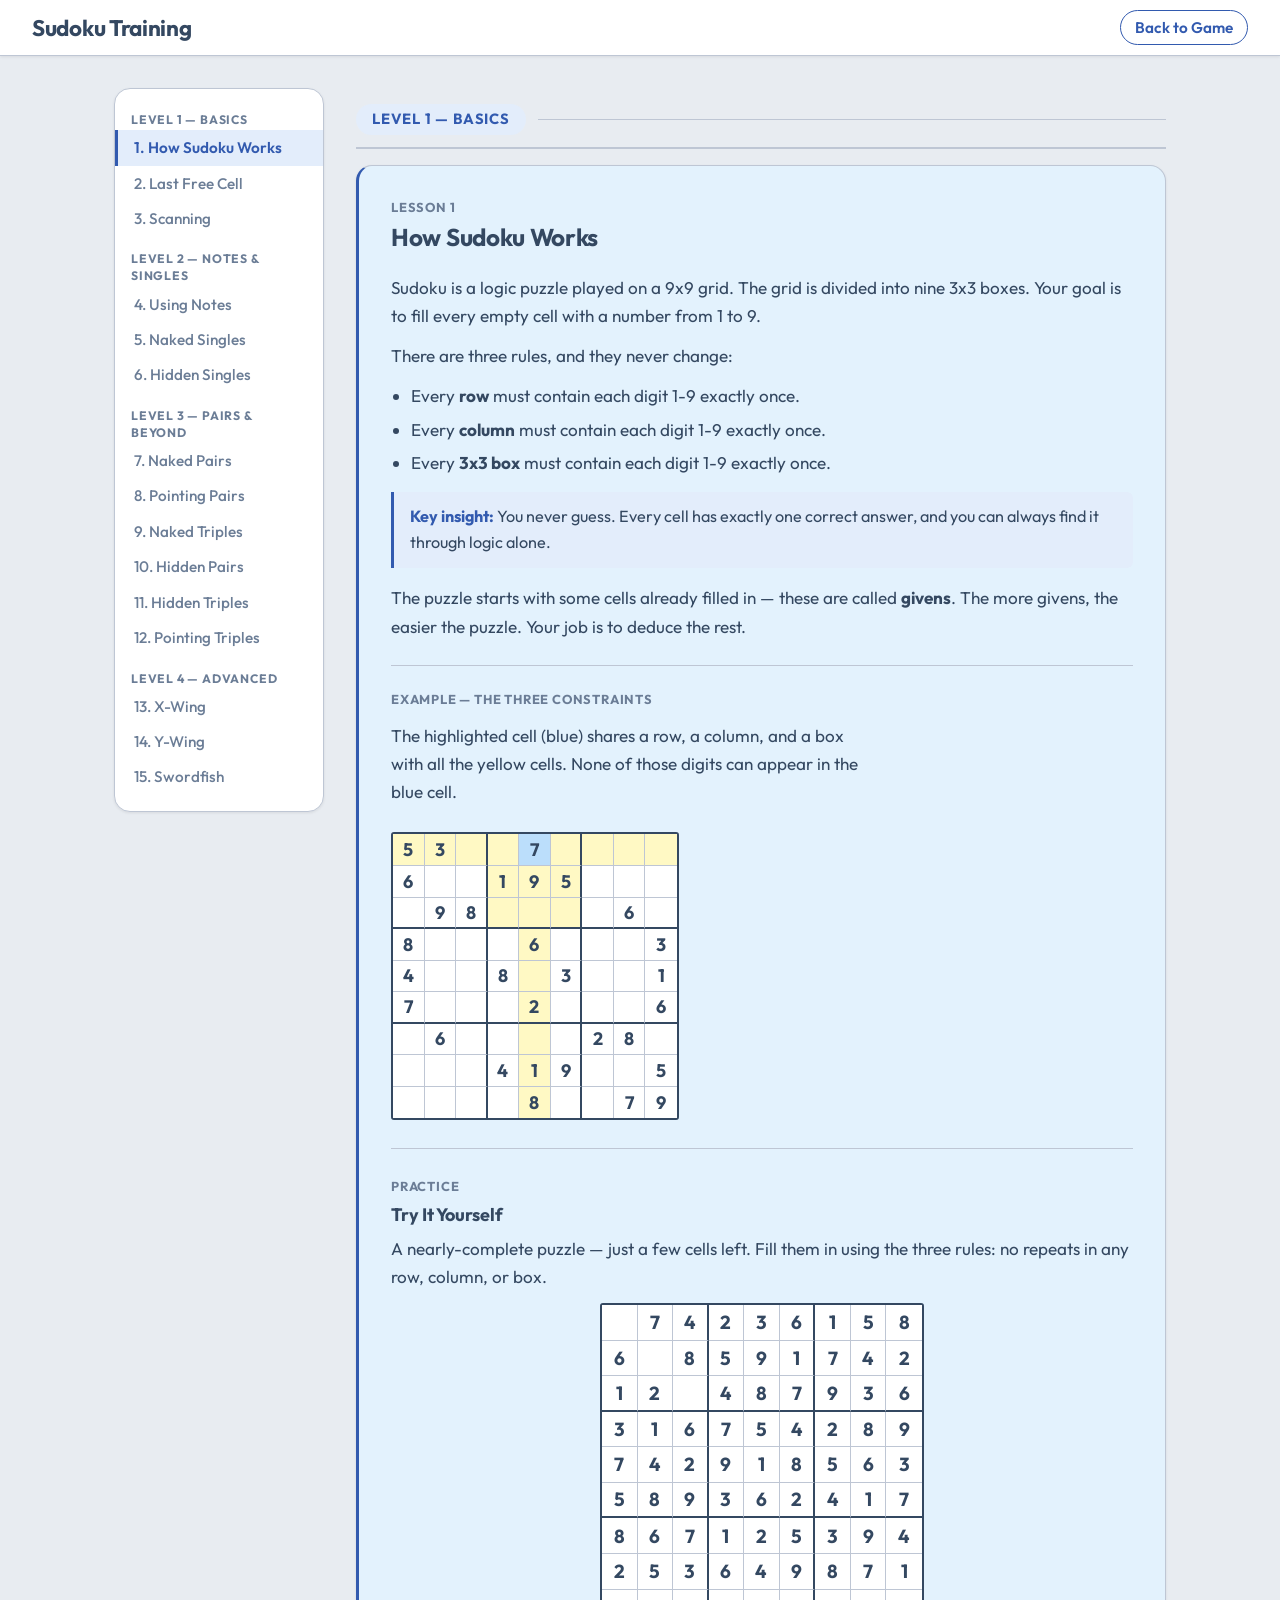
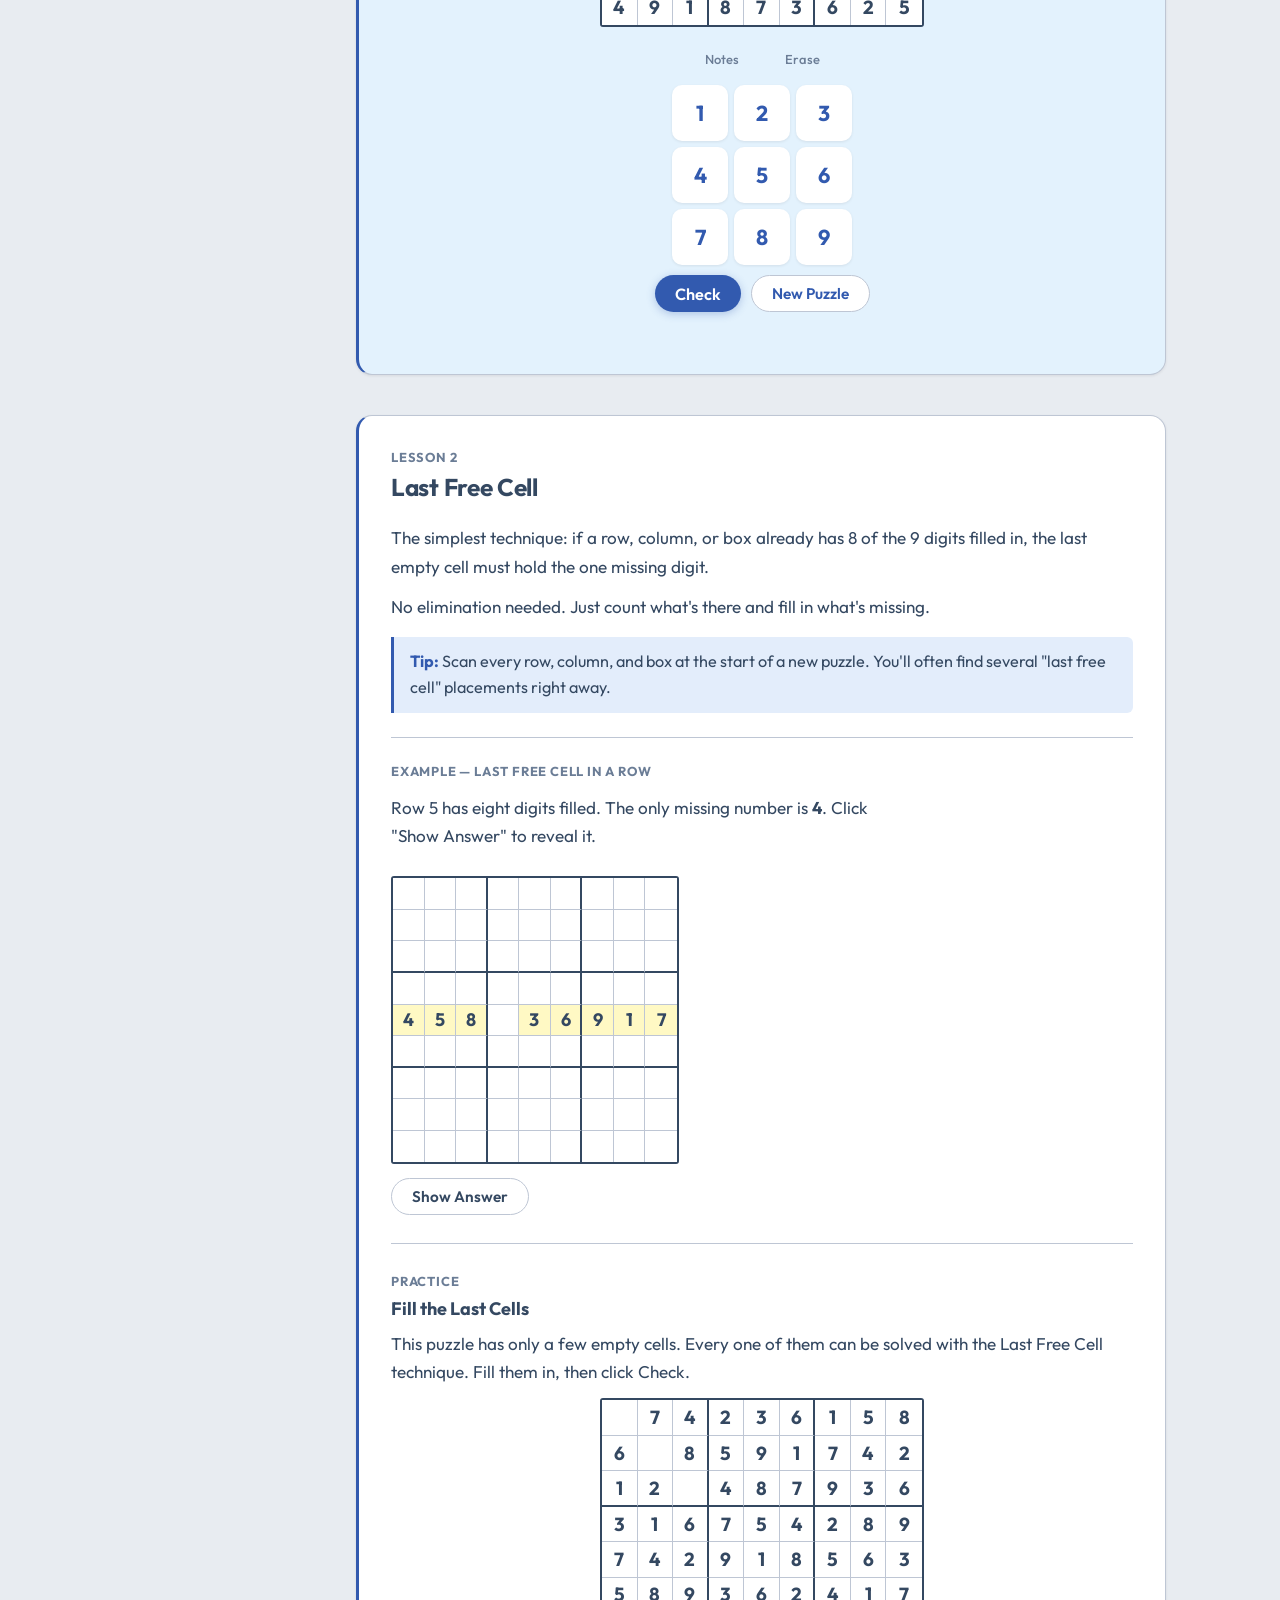
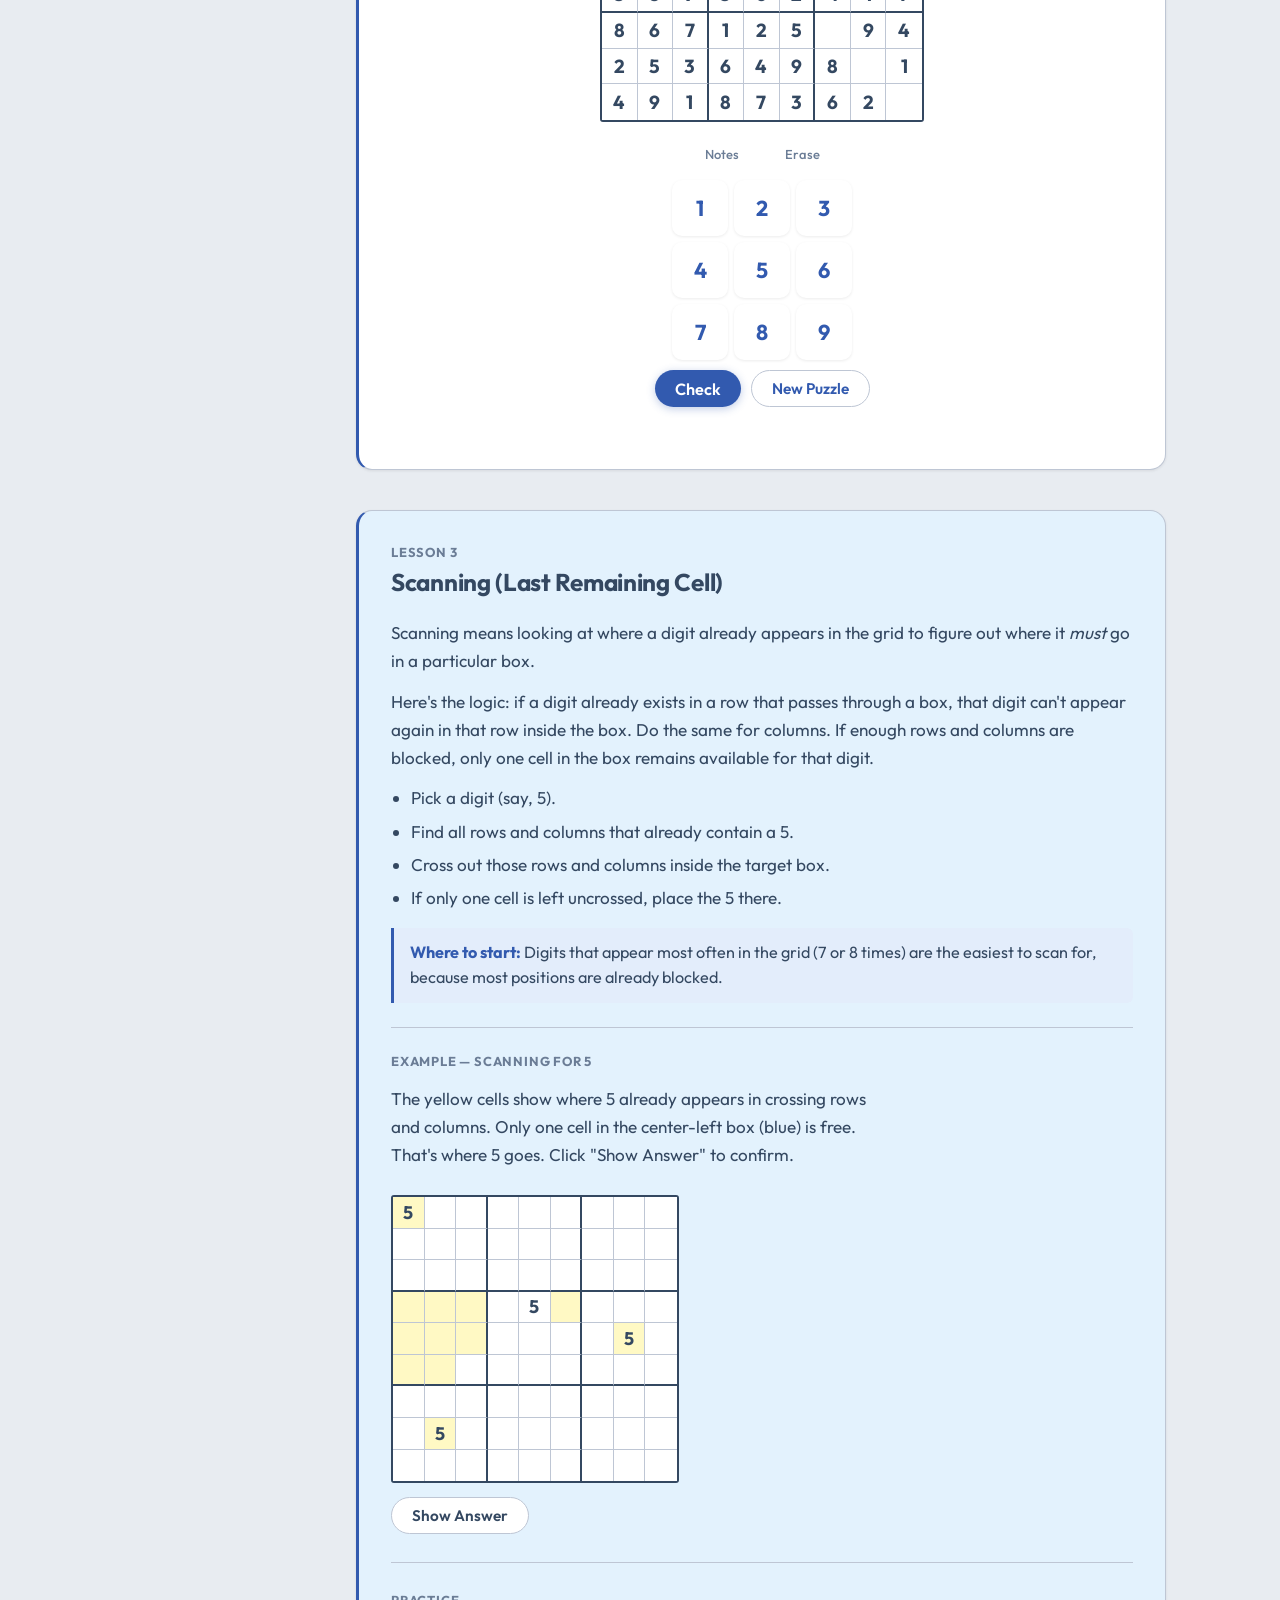
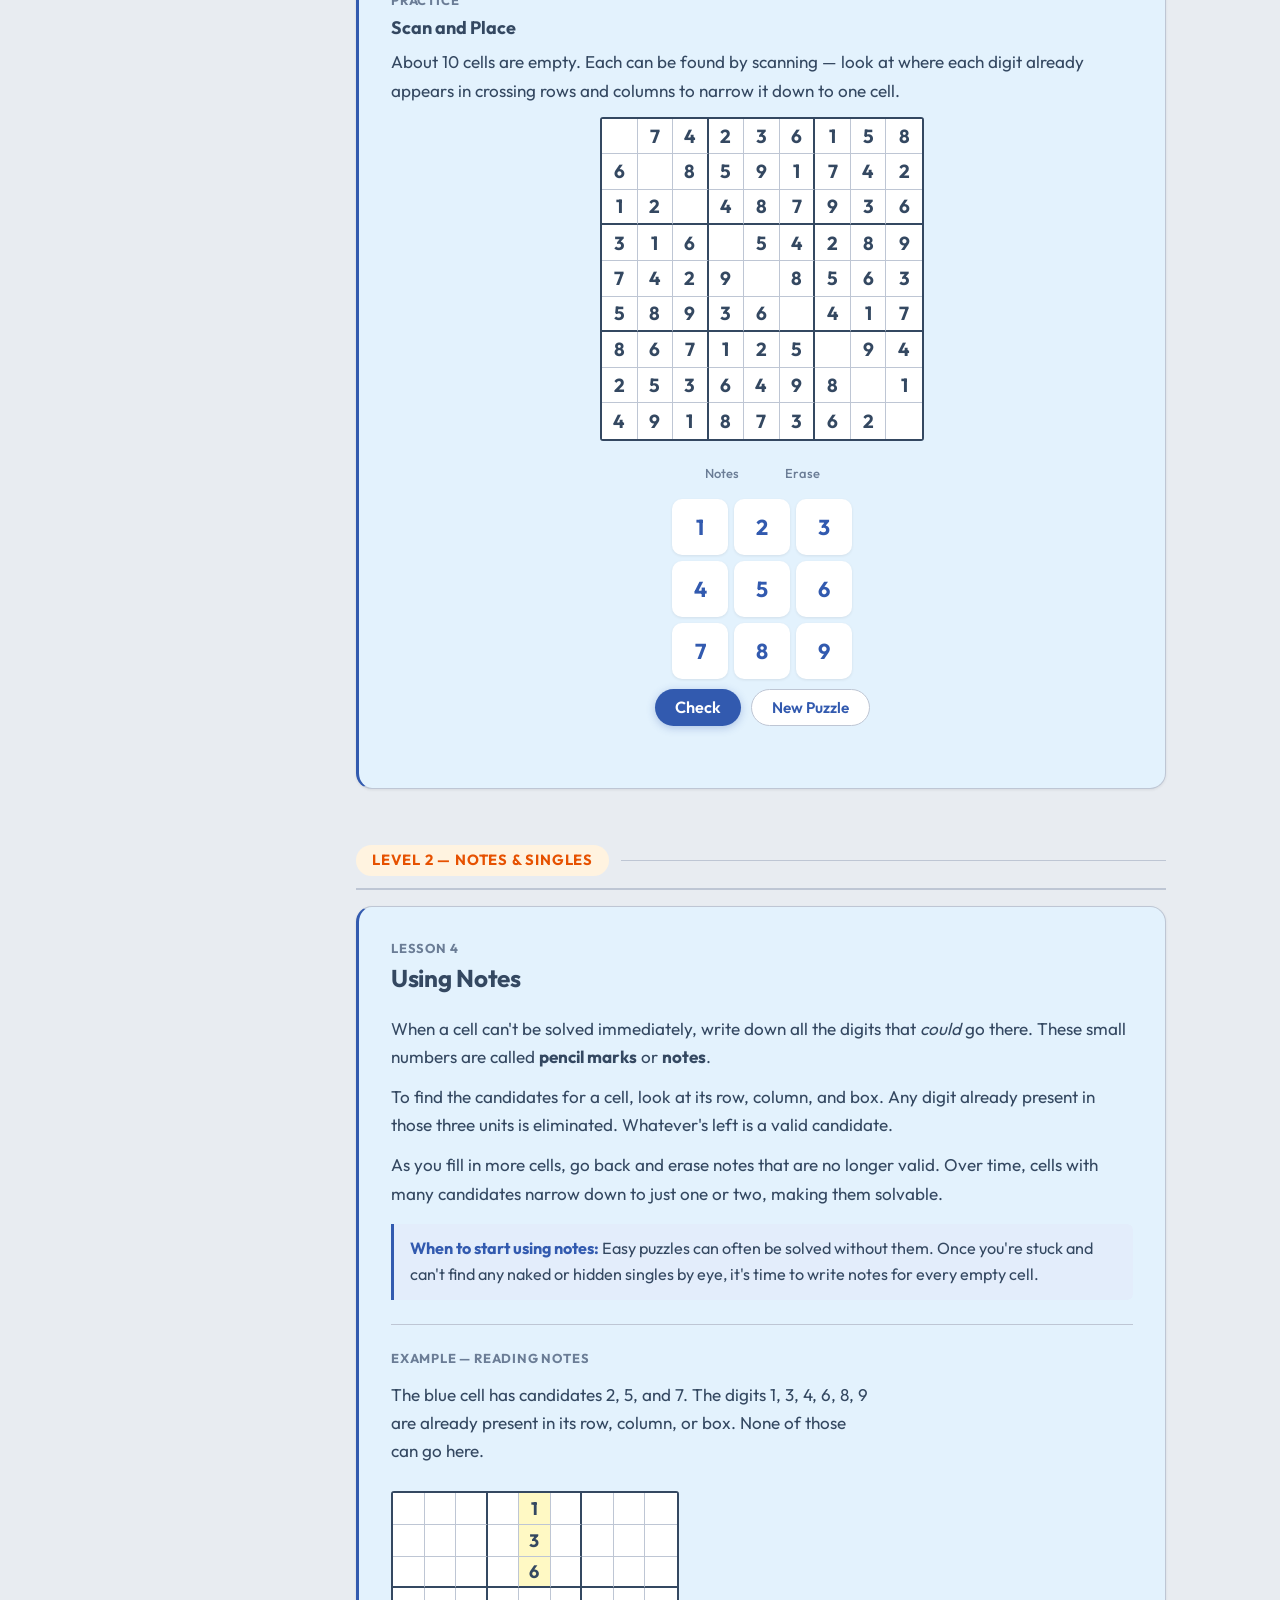
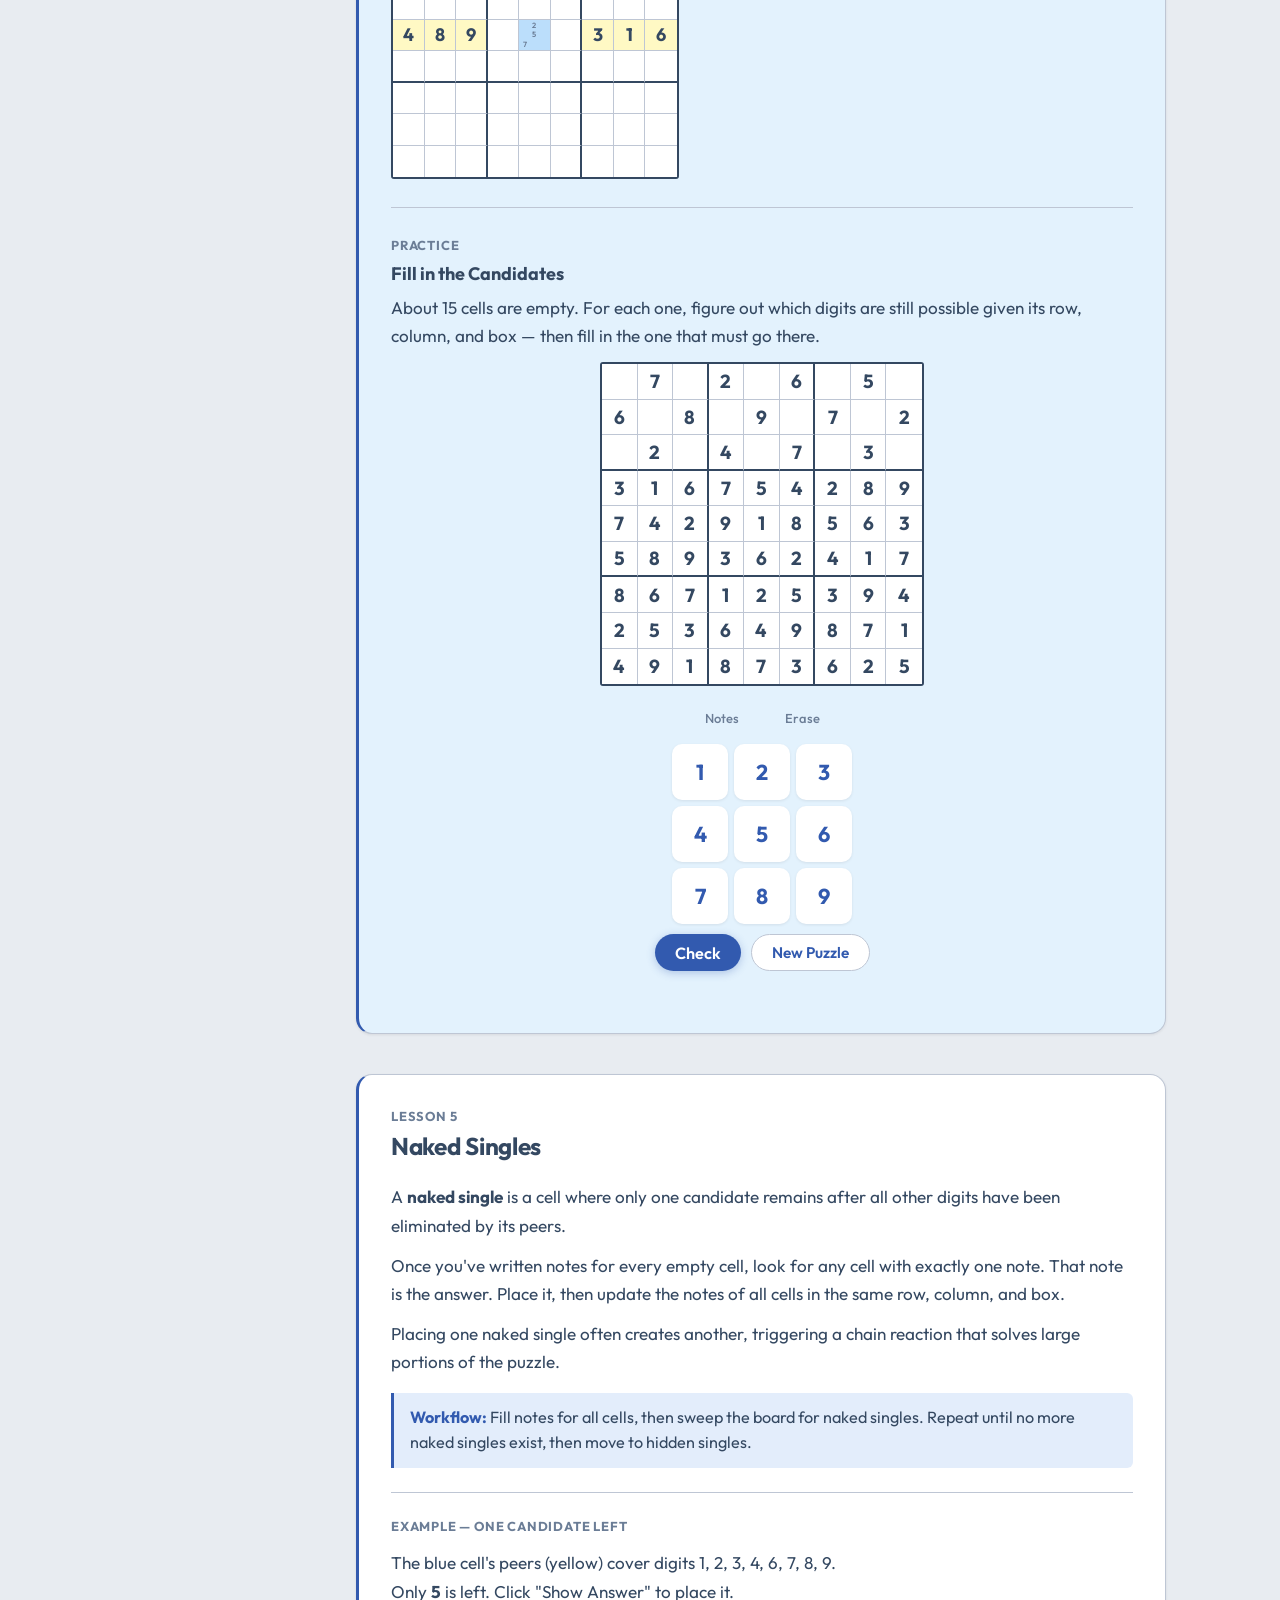
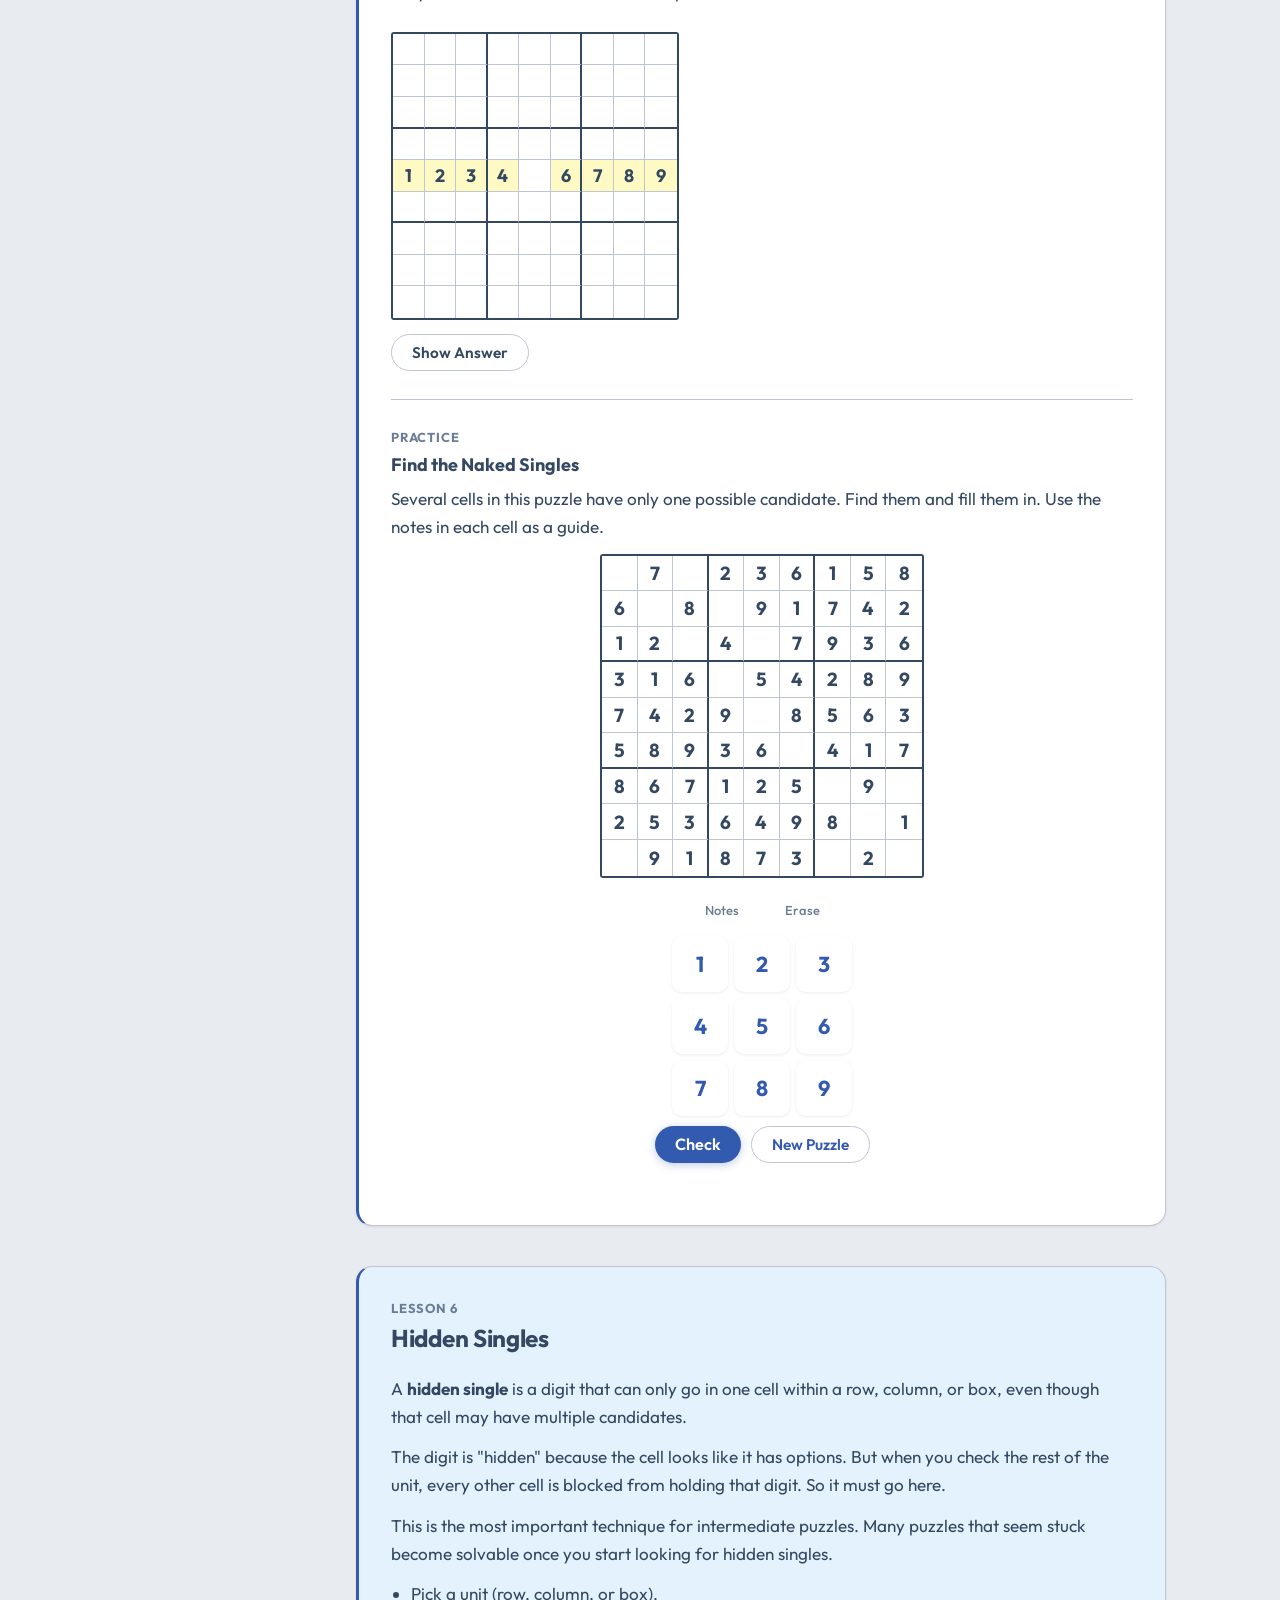
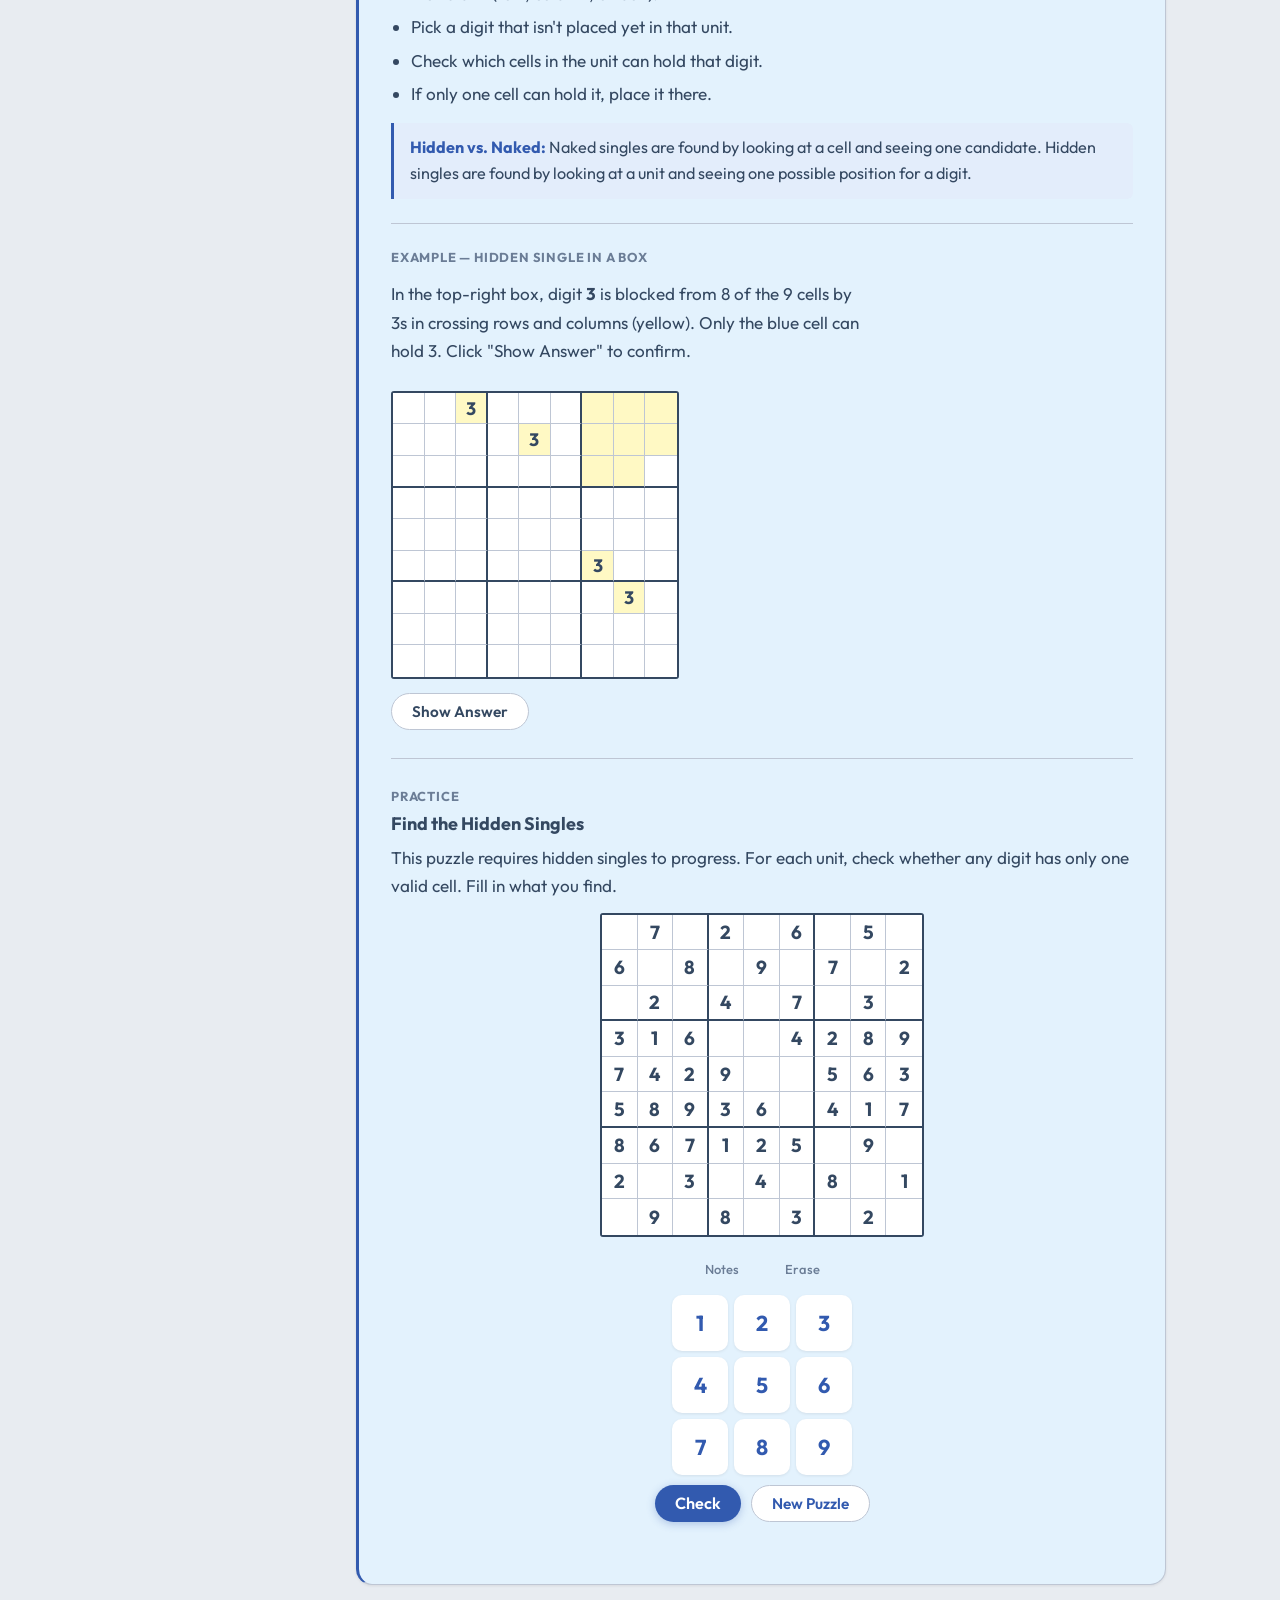
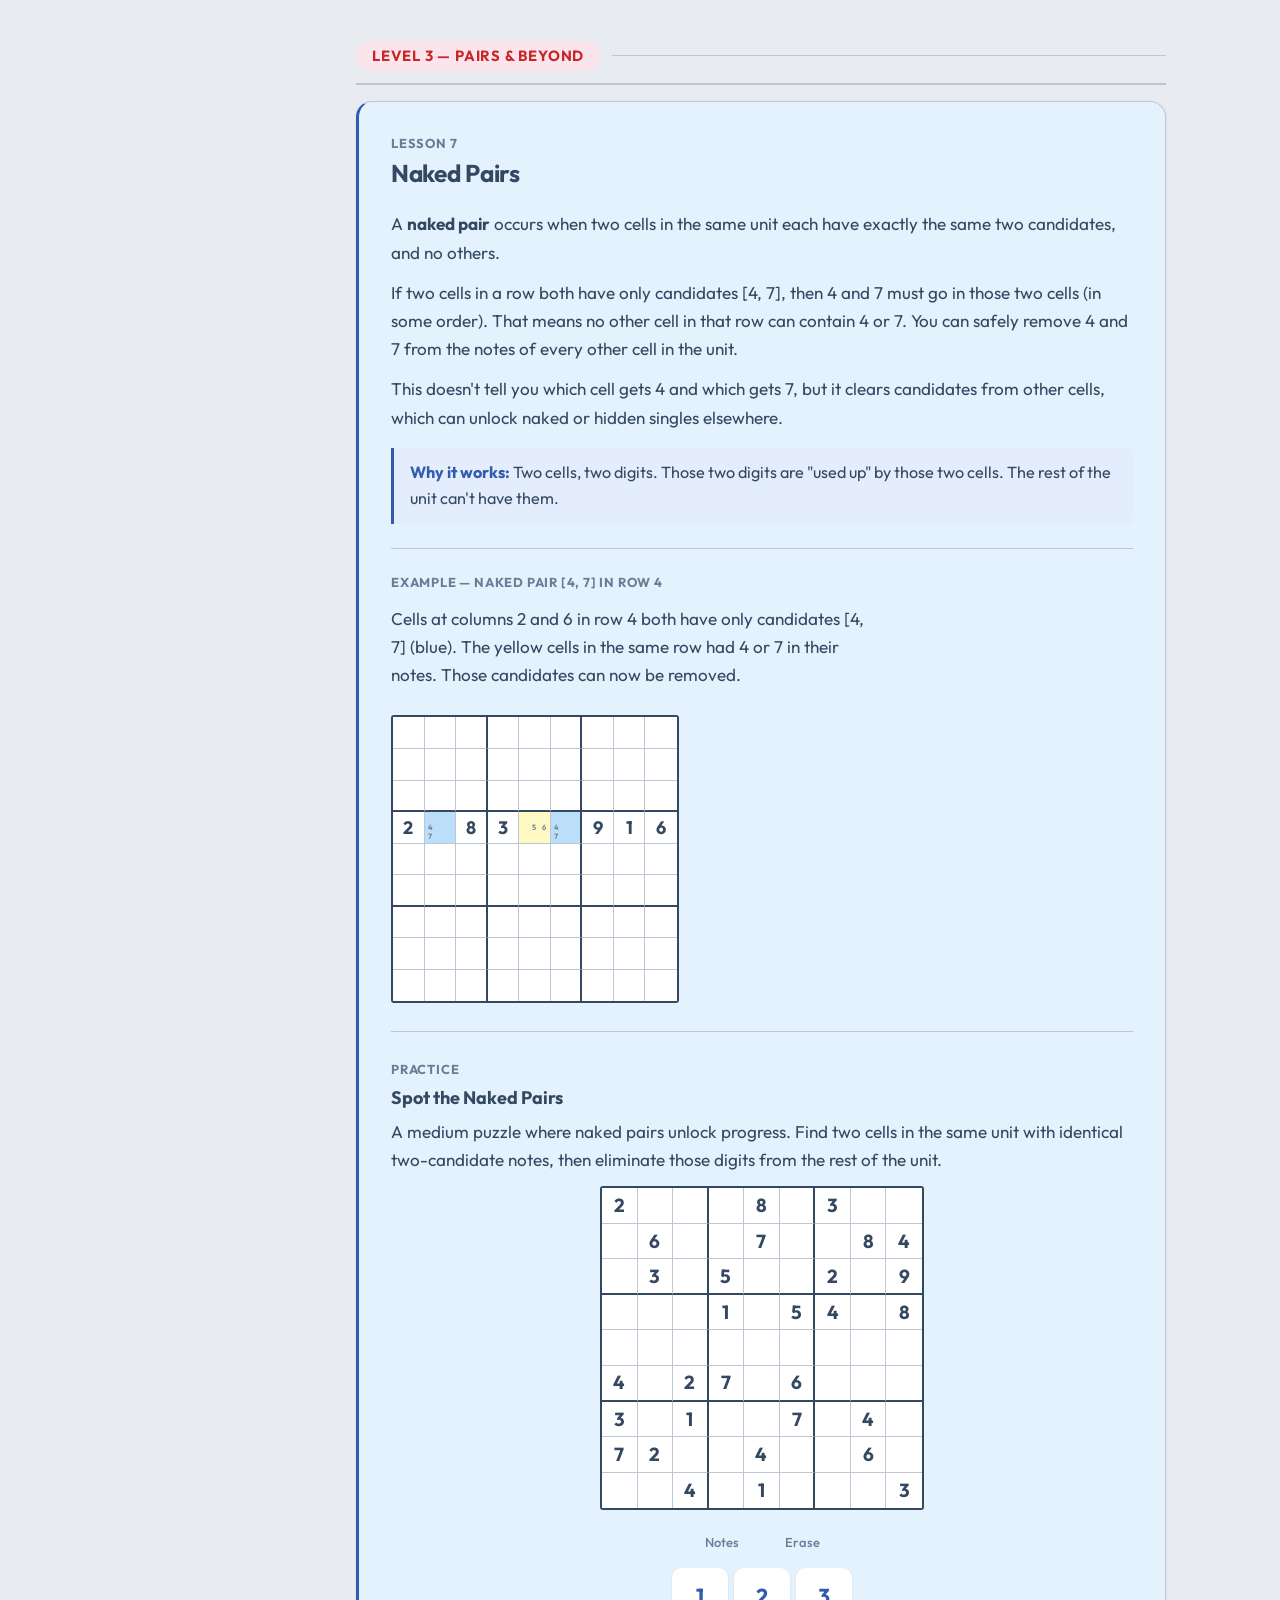
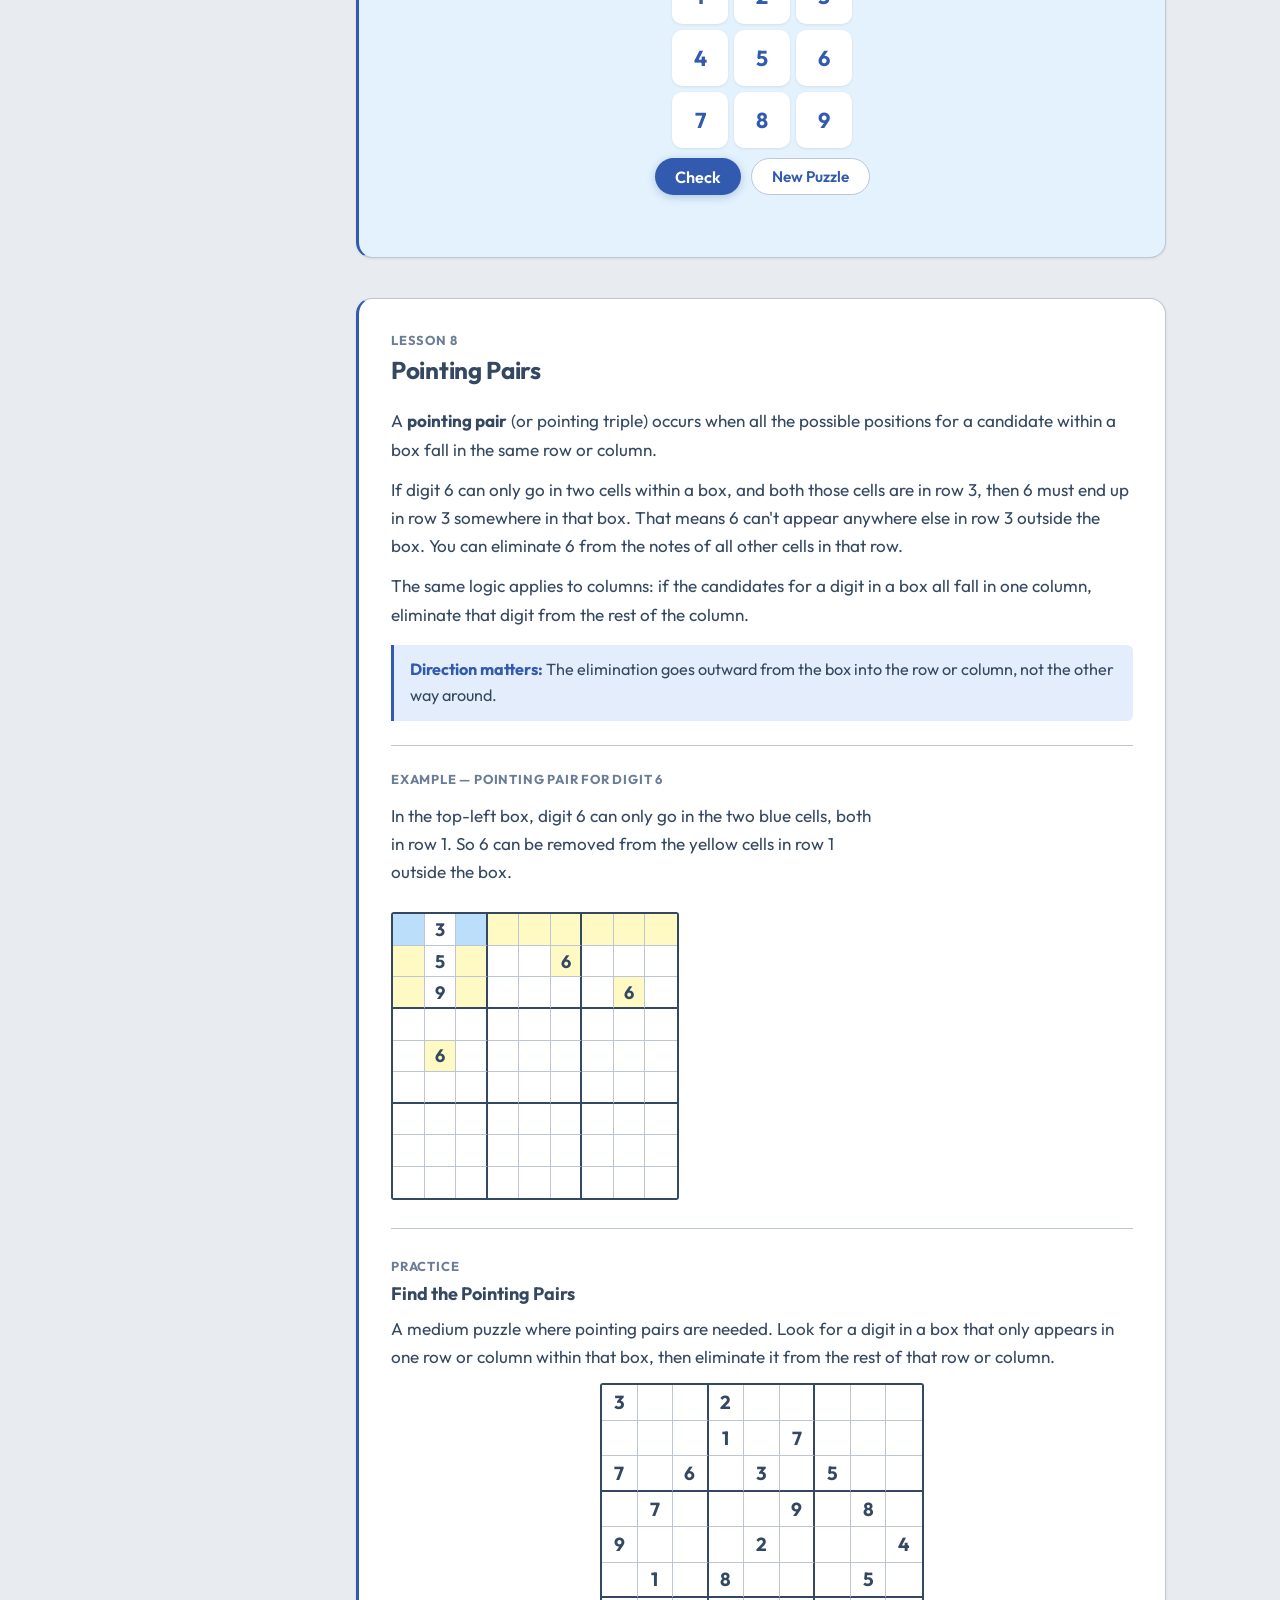
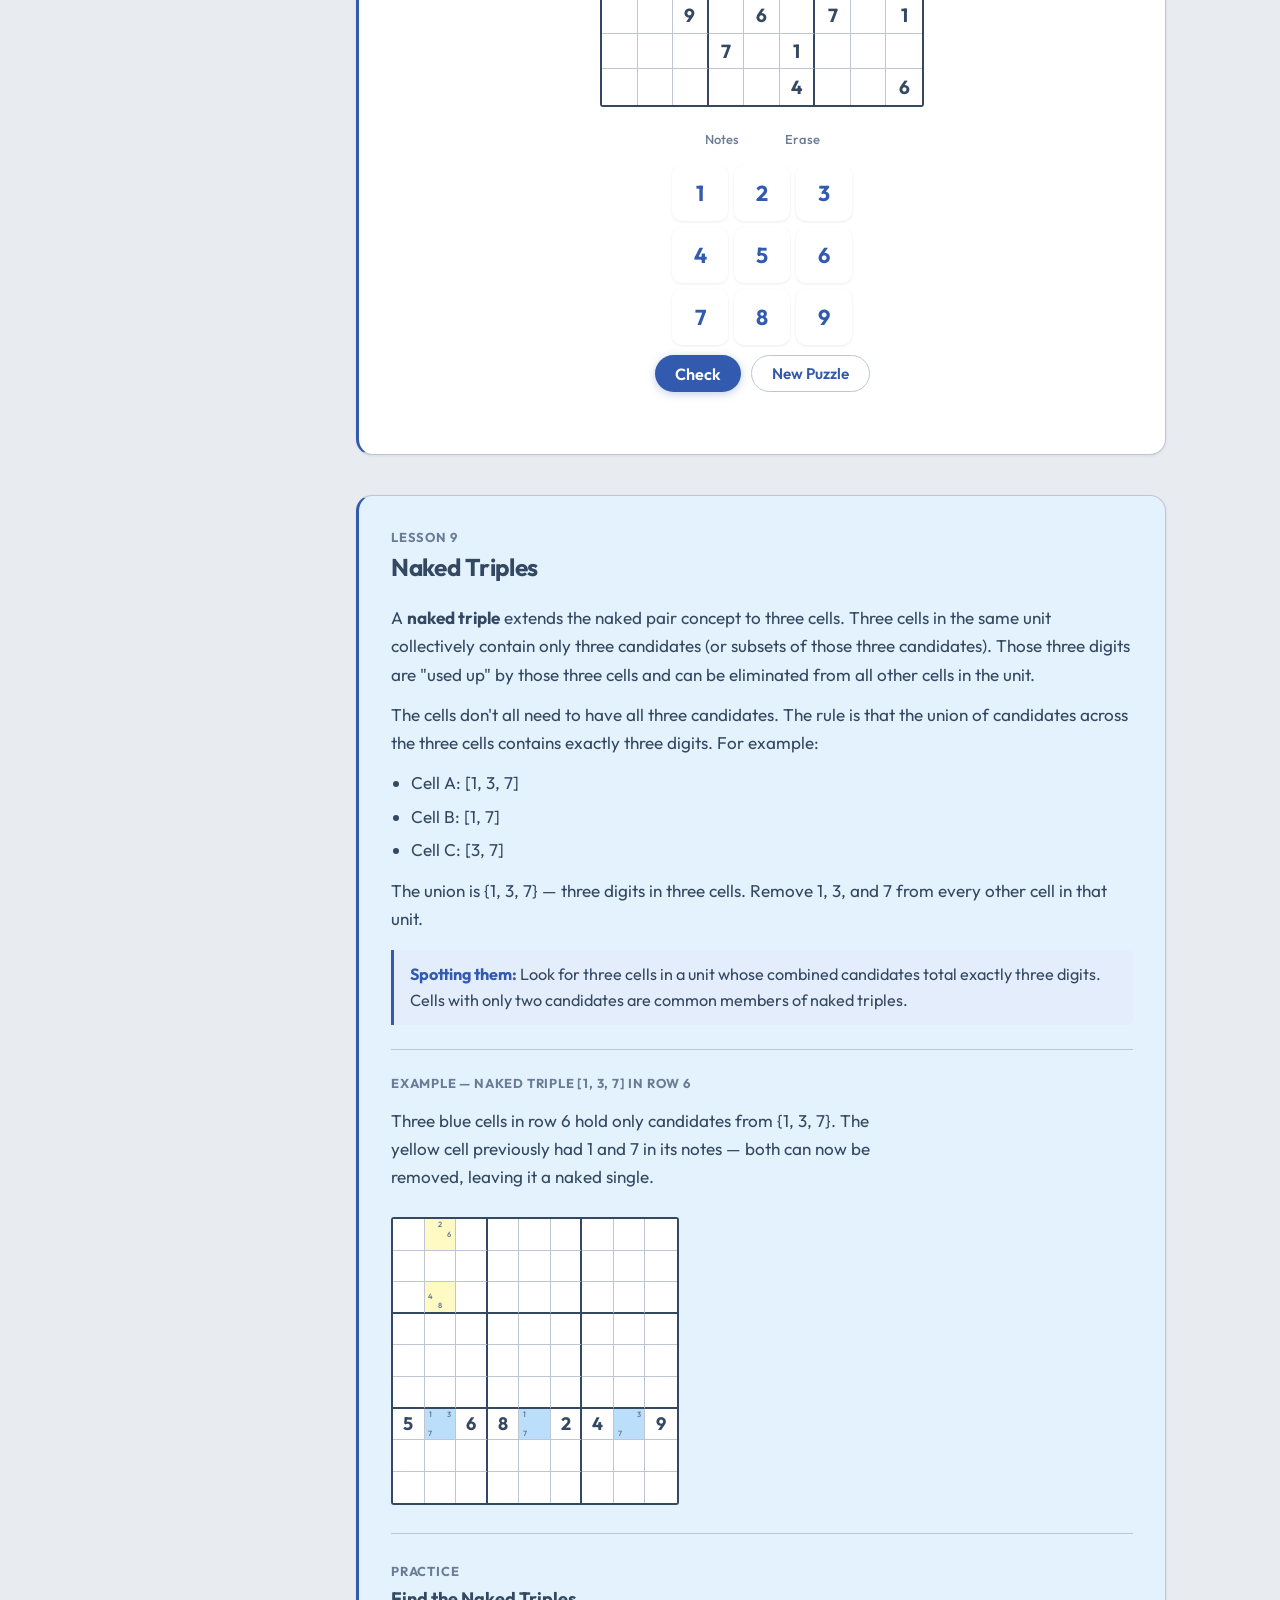
==== commit ce58897f: "fix: train practice layout matches game — actions row, 3x3 numpad, footer buttons" ====
--- a/train.html
+++ b/train.html
@@ -109,11 +109,15 @@
         <div class="practice-layout">
           <div class="practice-board" id="practice-1"></div>
           <div class="practice-controls">
+            <div class="practice-actions">
+              <button class="p-action-btn notes-toggle-btn" data-practice="1">Notes</button>
+              <button class="p-action-btn erase-btn" data-practice="1">Erase</button>
+            </div>
             <div class="practice-numpad" id="numpad-1"></div>
-            <button class="notes-toggle-btn" data-practice="1">Notes</button>
-            <button class="erase-btn" data-practice="1">Erase</button>
-            <button class="check-btn" data-practice="1">Check</button>
-            <button class="new-puzzle-btn" data-practice="1">New Puzzle</button>
+            <div class="practice-footer">
+              <button class="check-btn" data-practice="1">Check</button>
+              <button class="new-puzzle-btn" data-practice="1">New Puzzle</button>
+            </div>
             <div class="practice-status" id="status-1"></div>
           </div>
         </div>
@@ -151,11 +155,15 @@
         <div class="practice-layout">
           <div class="practice-board" id="practice-2"></div>
           <div class="practice-controls">
+            <div class="practice-actions">
+              <button class="p-action-btn notes-toggle-btn" data-practice="2">Notes</button>
+              <button class="p-action-btn erase-btn" data-practice="2">Erase</button>
+            </div>
             <div class="practice-numpad" id="numpad-2"></div>
-            <button class="notes-toggle-btn" data-practice="2">Notes</button>
-            <button class="erase-btn" data-practice="2">Erase</button>
-            <button class="check-btn" data-practice="2">Check</button>
-            <button class="new-puzzle-btn" data-practice="2">New Puzzle</button>
+            <div class="practice-footer">
+              <button class="check-btn" data-practice="2">Check</button>
+              <button class="new-puzzle-btn" data-practice="2">New Puzzle</button>
+            </div>
             <div class="practice-status" id="status-2"></div>
           </div>
         </div>
@@ -200,11 +208,15 @@
         <div class="practice-layout">
           <div class="practice-board" id="practice-3"></div>
           <div class="practice-controls">
+            <div class="practice-actions">
+              <button class="p-action-btn notes-toggle-btn" data-practice="3">Notes</button>
+              <button class="p-action-btn erase-btn" data-practice="3">Erase</button>
+            </div>
             <div class="practice-numpad" id="numpad-3"></div>
-            <button class="notes-toggle-btn" data-practice="3">Notes</button>
-            <button class="erase-btn" data-practice="3">Erase</button>
-            <button class="check-btn" data-practice="3">Check</button>
-            <button class="new-puzzle-btn" data-practice="3">New Puzzle</button>
+            <div class="practice-footer">
+              <button class="check-btn" data-practice="3">Check</button>
+              <button class="new-puzzle-btn" data-practice="3">New Puzzle</button>
+            </div>
             <div class="practice-status" id="status-3"></div>
           </div>
         </div>
@@ -249,11 +261,15 @@
         <div class="practice-layout">
           <div class="practice-board" id="practice-4"></div>
           <div class="practice-controls">
+            <div class="practice-actions">
+              <button class="p-action-btn notes-toggle-btn" data-practice="4">Notes</button>
+              <button class="p-action-btn erase-btn" data-practice="4">Erase</button>
+            </div>
             <div class="practice-numpad" id="numpad-4"></div>
-            <button class="notes-toggle-btn" data-practice="4">Notes</button>
-            <button class="erase-btn" data-practice="4">Erase</button>
-            <button class="check-btn" data-practice="4">Check</button>
-            <button class="new-puzzle-btn" data-practice="4">New Puzzle</button>
+            <div class="practice-footer">
+              <button class="check-btn" data-practice="4">Check</button>
+              <button class="new-puzzle-btn" data-practice="4">New Puzzle</button>
+            </div>
             <div class="practice-status" id="status-4"></div>
           </div>
         </div>
@@ -293,11 +309,15 @@
         <div class="practice-layout">
           <div class="practice-board" id="practice-5"></div>
           <div class="practice-controls">
+            <div class="practice-actions">
+              <button class="p-action-btn notes-toggle-btn" data-practice="5">Notes</button>
+              <button class="p-action-btn erase-btn" data-practice="5">Erase</button>
+            </div>
             <div class="practice-numpad" id="numpad-5"></div>
-            <button class="notes-toggle-btn" data-practice="5">Notes</button>
-            <button class="erase-btn" data-practice="5">Erase</button>
-            <button class="check-btn" data-practice="5">Check</button>
-            <button class="new-puzzle-btn" data-practice="5">New Puzzle</button>
+            <div class="practice-footer">
+              <button class="check-btn" data-practice="5">Check</button>
+              <button class="new-puzzle-btn" data-practice="5">New Puzzle</button>
+            </div>
             <div class="practice-status" id="status-5"></div>
           </div>
         </div>
@@ -344,11 +364,15 @@
         <div class="practice-layout">
           <div class="practice-board" id="practice-6"></div>
           <div class="practice-controls">
+            <div class="practice-actions">
+              <button class="p-action-btn notes-toggle-btn" data-practice="6">Notes</button>
+              <button class="p-action-btn erase-btn" data-practice="6">Erase</button>
+            </div>
             <div class="practice-numpad" id="numpad-6"></div>
-            <button class="notes-toggle-btn" data-practice="6">Notes</button>
-            <button class="erase-btn" data-practice="6">Erase</button>
-            <button class="check-btn" data-practice="6">Check</button>
-            <button class="new-puzzle-btn" data-practice="6">New Puzzle</button>
+            <div class="practice-footer">
+              <button class="check-btn" data-practice="6">Check</button>
+              <button class="new-puzzle-btn" data-practice="6">New Puzzle</button>
+            </div>
             <div class="practice-status" id="status-6"></div>
           </div>
         </div>
@@ -393,11 +417,15 @@
         <div class="practice-layout">
           <div class="practice-board" id="practice-7"></div>
           <div class="practice-controls">
+            <div class="practice-actions">
+              <button class="p-action-btn notes-toggle-btn" data-practice="7">Notes</button>
+              <button class="p-action-btn erase-btn" data-practice="7">Erase</button>
+            </div>
             <div class="practice-numpad" id="numpad-7"></div>
-            <button class="notes-toggle-btn" data-practice="7">Notes</button>
-            <button class="erase-btn" data-practice="7">Erase</button>
-            <button class="check-btn" data-practice="7">Check</button>
-            <button class="new-puzzle-btn" data-practice="7">New Puzzle</button>
+            <div class="practice-footer">
+              <button class="check-btn" data-practice="7">Check</button>
+              <button class="new-puzzle-btn" data-practice="7">New Puzzle</button>
+            </div>
             <div class="practice-status" id="status-7"></div>
           </div>
         </div>
@@ -436,11 +464,15 @@
         <div class="practice-layout">
           <div class="practice-board" id="practice-8"></div>
           <div class="practice-controls">
+            <div class="practice-actions">
+              <button class="p-action-btn notes-toggle-btn" data-practice="8">Notes</button>
+              <button class="p-action-btn erase-btn" data-practice="8">Erase</button>
+            </div>
             <div class="practice-numpad" id="numpad-8"></div>
-            <button class="notes-toggle-btn" data-practice="8">Notes</button>
-            <button class="erase-btn" data-practice="8">Erase</button>
-            <button class="check-btn" data-practice="8">Check</button>
-            <button class="new-puzzle-btn" data-practice="8">New Puzzle</button>
+            <div class="practice-footer">
+              <button class="check-btn" data-practice="8">Check</button>
+              <button class="new-puzzle-btn" data-practice="8">New Puzzle</button>
+            </div>
             <div class="practice-status" id="status-8"></div>
           </div>
         </div>
@@ -483,11 +515,15 @@
         <div class="practice-layout">
           <div class="practice-board" id="practice-9"></div>
           <div class="practice-controls">
+            <div class="practice-actions">
+              <button class="p-action-btn notes-toggle-btn" data-practice="9">Notes</button>
+              <button class="p-action-btn erase-btn" data-practice="9">Erase</button>
+            </div>
             <div class="practice-numpad" id="numpad-9"></div>
-            <button class="notes-toggle-btn" data-practice="9">Notes</button>
-            <button class="erase-btn" data-practice="9">Erase</button>
-            <button class="check-btn" data-practice="9">Check</button>
-            <button class="new-puzzle-btn" data-practice="9">New Puzzle</button>
+            <div class="practice-footer">
+              <button class="check-btn" data-practice="9">Check</button>
+              <button class="new-puzzle-btn" data-practice="9">New Puzzle</button>
+            </div>
             <div class="practice-status" id="status-9"></div>
           </div>
         </div>
@@ -530,11 +566,15 @@
         <div class="practice-layout">
           <div class="practice-board" id="practice-10"></div>
           <div class="practice-controls">
+            <div class="practice-actions">
+              <button class="p-action-btn notes-toggle-btn" data-practice="10">Notes</button>
+              <button class="p-action-btn erase-btn" data-practice="10">Erase</button>
+            </div>
             <div class="practice-numpad" id="numpad-10"></div>
-            <button class="notes-toggle-btn" data-practice="10">Notes</button>
-            <button class="erase-btn" data-practice="10">Erase</button>
-            <button class="check-btn" data-practice="10">Check</button>
-            <button class="new-puzzle-btn" data-practice="10">New Puzzle</button>
+            <div class="practice-footer">
+              <button class="check-btn" data-practice="10">Check</button>
+              <button class="new-puzzle-btn" data-practice="10">New Puzzle</button>
+            </div>
             <div class="practice-status" id="status-10"></div>
           </div>
         </div>
@@ -577,11 +617,15 @@
         <div class="practice-layout">
           <div class="practice-board" id="practice-11"></div>
           <div class="practice-controls">
+            <div class="practice-actions">
+              <button class="p-action-btn notes-toggle-btn" data-practice="11">Notes</button>
+              <button class="p-action-btn erase-btn" data-practice="11">Erase</button>
+            </div>
             <div class="practice-numpad" id="numpad-11"></div>
-            <button class="notes-toggle-btn" data-practice="11">Notes</button>
-            <button class="erase-btn" data-practice="11">Erase</button>
-            <button class="check-btn" data-practice="11">Check</button>
-            <button class="new-puzzle-btn" data-practice="11">New Puzzle</button>
+            <div class="practice-footer">
+              <button class="check-btn" data-practice="11">Check</button>
+              <button class="new-puzzle-btn" data-practice="11">New Puzzle</button>
+            </div>
             <div class="practice-status" id="status-11"></div>
           </div>
         </div>
@@ -618,11 +662,15 @@
         <div class="practice-layout">
           <div class="practice-board" id="practice-12"></div>
           <div class="practice-controls">
+            <div class="practice-actions">
+              <button class="p-action-btn notes-toggle-btn" data-practice="12">Notes</button>
+              <button class="p-action-btn erase-btn" data-practice="12">Erase</button>
+            </div>
             <div class="practice-numpad" id="numpad-12"></div>
-            <button class="notes-toggle-btn" data-practice="12">Notes</button>
-            <button class="erase-btn" data-practice="12">Erase</button>
-            <button class="check-btn" data-practice="12">Check</button>
-            <button class="new-puzzle-btn" data-practice="12">New Puzzle</button>
+            <div class="practice-footer">
+              <button class="check-btn" data-practice="12">Check</button>
+              <button class="new-puzzle-btn" data-practice="12">New Puzzle</button>
+            </div>
             <div class="practice-status" id="status-12"></div>
           </div>
         </div>
@@ -674,11 +722,15 @@
         <div class="practice-layout">
           <div class="practice-board" id="practice-13"></div>
           <div class="practice-controls">
+            <div class="practice-actions">
+              <button class="p-action-btn notes-toggle-btn" data-practice="13">Notes</button>
+              <button class="p-action-btn erase-btn" data-practice="13">Erase</button>
+            </div>
             <div class="practice-numpad" id="numpad-13"></div>
-            <button class="notes-toggle-btn" data-practice="13">Notes</button>
-            <button class="erase-btn" data-practice="13">Erase</button>
-            <button class="check-btn" data-practice="13">Check</button>
-            <button class="new-puzzle-btn" data-practice="13">New Puzzle</button>
+            <div class="practice-footer">
+              <button class="check-btn" data-practice="13">Check</button>
+              <button class="new-puzzle-btn" data-practice="13">New Puzzle</button>
+            </div>
             <div class="practice-status" id="status-13"></div>
           </div>
         </div>
@@ -722,11 +774,15 @@
         <div class="practice-layout">
           <div class="practice-board" id="practice-14"></div>
           <div class="practice-controls">
+            <div class="practice-actions">
+              <button class="p-action-btn notes-toggle-btn" data-practice="14">Notes</button>
+              <button class="p-action-btn erase-btn" data-practice="14">Erase</button>
+            </div>
             <div class="practice-numpad" id="numpad-14"></div>
-            <button class="notes-toggle-btn" data-practice="14">Notes</button>
-            <button class="erase-btn" data-practice="14">Erase</button>
-            <button class="check-btn" data-practice="14">Check</button>
-            <button class="new-puzzle-btn" data-practice="14">New Puzzle</button>
+            <div class="practice-footer">
+              <button class="check-btn" data-practice="14">Check</button>
+              <button class="new-puzzle-btn" data-practice="14">New Puzzle</button>
+            </div>
             <div class="practice-status" id="status-14"></div>
           </div>
         </div>
@@ -776,11 +832,15 @@
         <div class="practice-layout">
           <div class="practice-board" id="practice-15"></div>
           <div class="practice-controls">
+            <div class="practice-actions">
+              <button class="p-action-btn notes-toggle-btn" data-practice="15">Notes</button>
+              <button class="p-action-btn erase-btn" data-practice="15">Erase</button>
+            </div>
             <div class="practice-numpad" id="numpad-15"></div>
-            <button class="notes-toggle-btn" data-practice="15">Notes</button>
-            <button class="erase-btn" data-practice="15">Erase</button>
-            <button class="check-btn" data-practice="15">Check</button>
-            <button class="new-puzzle-btn" data-practice="15">New Puzzle</button>
+            <div class="practice-footer">
+              <button class="check-btn" data-practice="15">Check</button>
+              <button class="new-puzzle-btn" data-practice="15">New Puzzle</button>
+            </div>
             <div class="practice-status" id="status-15"></div>
           </div>
         </div>
--- a/train.css
+++ b/train.css
@@ -1,8 +1,32 @@
 @import url('style.css');
+
+:root {
+  --sidebar-w: 210px;
+  --bg-cell-highlight: #fff9c4;
+  --bg-cell-answer: #c8e6c9;
+}
+html.dark {
+  --bg-cell-highlight: #4a4520;
+  --bg-cell-answer: #1e3a20;
+}
+@media (prefers-color-scheme: dark) {
+  html:not(.light):not(.dark) {
+    --bg-cell-highlight: #4a4520;
+    --bg-cell-answer: #1e3a20;
+  }
+}
+
+body {
+  display: block;
+  padding: 0;
+  min-height: 100vh;
+  justify-content: initial;
+  align-items: initial;
+}
 
 /* ── Page header ── */
 .page-header {
-  background: #ffffff;
+  background: var(--bg-cell);
   border-bottom: 1px solid var(--border-thin);
   padding: 0 32px;
   height: 56px;
@@ -53,7 +77,7 @@
   top: 72px;
 }
 .sidebar-inner {
-  background: #ffffff;
+  background: var(--bg-cell);
   border-radius: var(--radius-lg);
   border: 1px solid var(--border-thin);
   padding: 16px 0;
@@ -97,7 +121,7 @@
   overflow-x: auto;
   gap: 8px;
   padding: 12px 16px;
-  background: #ffffff;
+  background: var(--bg-cell);
   border-bottom: 1px solid var(--border-thin);
   scrollbar-width: none;
   -webkit-overflow-scrolling: touch;
@@ -162,7 +186,7 @@
 
 /* ── Lesson card ── */
 .lesson {
-  background: #ffffff;
+  background: var(--bg-cell);
   border-radius: var(--radius-lg);
   border: 1px solid var(--border-thin);
   border-left: 3px solid var(--accent);
@@ -171,7 +195,7 @@
   scroll-margin-top: 80px;
 }
 .lesson:nth-child(even) {
-  background: #f8fafc;
+  background: var(--bg-cell-peer);
 }
 .lesson-header {
   margin-bottom: 20px;
@@ -416,31 +440,62 @@
 
 .practice-controls {
   display: flex;
-  flex-wrap: wrap;
-  justify-content: center;
+  flex-direction: column;
   align-items: center;
   gap: 10px;
   width: 100%;
   max-width: 324px;
 }
+.practice-actions {
+  display: flex;
+  justify-content: center;
+  gap: 0;
+  width: 100%;
+}
+.p-action-btn {
+  flex: 1;
+  max-width: 80px;
+  display: flex;
+  flex-direction: column;
+  align-items: center;
+  gap: 2px;
+  padding: 8px 4px;
+  border: none;
+  background: transparent;
+  color: var(--text-secondary);
+  font-family: var(--font-main);
+  font-size: 0.72rem;
+  font-weight: 500;
+  cursor: pointer;
+  border-radius: var(--radius-md);
+  transition: all 100ms ease;
+}
+.p-action-btn:hover { background: var(--bg-button-hover); color: var(--text-given); }
+.p-action-btn.active { background: var(--accent); color: #ffffff; }
 .practice-numpad {
   display: grid;
-  grid-template-columns: repeat(9, 1fr);
-  gap: 5px;
+  grid-template-columns: repeat(3, 1fr);
+  gap: 6px;
   width: 100%;
+  max-width: 180px;
+}
+.practice-footer {
+  display: flex;
+  gap: 10px;
+  justify-content: center;
 }
 .p-num-btn {
+  aspect-ratio: 1;
   display: flex;
   align-items: center;
   justify-content: center;
-  min-height: 32px;
   border: none;
   background: var(--bg-button);
   color: var(--text-user);
   font-family: var(--font-main);
-  font-size: 1rem;
-  font-weight: 700;
-  border-radius: var(--radius-sm);
+  font-size: 1.2rem;
+  font-weight: 700;
+  border-radius: var(--radius-md);
   cursor: pointer;
   box-shadow: var(--shadow-sm);
   transition: all 100ms ease;
@@ -450,7 +505,7 @@
 .p-num-btn:active { transform: scale(0.95); }
 
 .check-btn {
-  padding: 8px 16px;
+  padding: 8px 20px;
   border: none;
   background: var(--accent);
   color: #ffffff;
@@ -465,32 +520,20 @@
 .check-btn:hover { background: var(--accent-hover); transform: translateY(-1px); }
 .check-btn:active { transform: scale(0.97); }
 
-.erase-btn {
-  padding: 8px 16px;
-  border: 1px solid var(--border-thin);
-  background: var(--bg-button);
-  color: var(--text-given);
-  font-family: var(--font-main);
-  font-size: 0.85rem;
-  font-weight: 600;
-  border-radius: var(--radius-full);
-  cursor: pointer;
-  transition: all 120ms ease;
-}
-.erase-btn:hover { background: var(--bg-button-hover); border-color: var(--accent); }
+
 
 .practice-status {
   font-size: 0.85rem;
   font-weight: 500;
   min-height: 20px;
   color: var(--text-secondary);
+  text-align: center;
 }
 .practice-status.ok { color: #2e7d32; }
 .practice-status.err { color: var(--text-error); }
 
 .new-puzzle-btn {
-  padding: 8px 0;
-  width: 180px;
+  padding: 8px 20px;
   border: 1px solid var(--border-thin);
   background: var(--bg-button);
   color: var(--accent);
@@ -503,20 +546,7 @@
 }
 .new-puzzle-btn:hover { background: var(--accent-light); border-color: var(--accent); }
 
-.notes-toggle-btn {
-  padding: 8px 0;
-  width: 180px;
-  border: 1px solid var(--border-thin);
-  background: var(--bg-button);
-  color: var(--text-given);
-  font-family: var(--font-main);
-  font-size: 0.85rem;
-  font-weight: 600;
-  border-radius: var(--radius-full);
-  cursor: pointer;
-  transition: all 120ms ease;
-}
-.notes-toggle-btn:hover { background: var(--bg-button-hover); border-color: var(--accent); }
+
 .notes-toggle-btn.active {
   background: var(--accent);
   color: #ffffff;
@@ -556,6 +586,7 @@
   .practice-board { width: min(324px, calc(100vw - 80px)); height: auto; aspect-ratio: 1; }
   .practice-cell { font-size: 0.95rem; }
   .practice-controls { max-width: min(324px, calc(100vw - 80px)); }
+  .practice-numpad { max-width: 160px; }
   .practice-cell .practice-notes span { font-size: 0.4rem; }
 }
 @media (max-width: 480px) {
@@ -567,6 +598,9 @@
   .practice-board { width: min(280px, calc(100vw - 48px)); }
   .practice-cell { font-size: 0.82rem; }
   .practice-controls { max-width: min(280px, calc(100vw - 48px)); }
-  .p-num-btn { font-size: 0.9rem; min-height: 28px; }
+  .practice-numpad { max-width: 140px; gap: 4px; }
+  .p-num-btn { font-size: 1rem; }
+  .p-action-btn { font-size: 0.65rem; padding: 6px 2px; }
+  .check-btn, .new-puzzle-btn { padding: 6px 14px; font-size: 0.8rem; }
   .practice-cell .practice-notes span { font-size: 0.35rem; }
 }
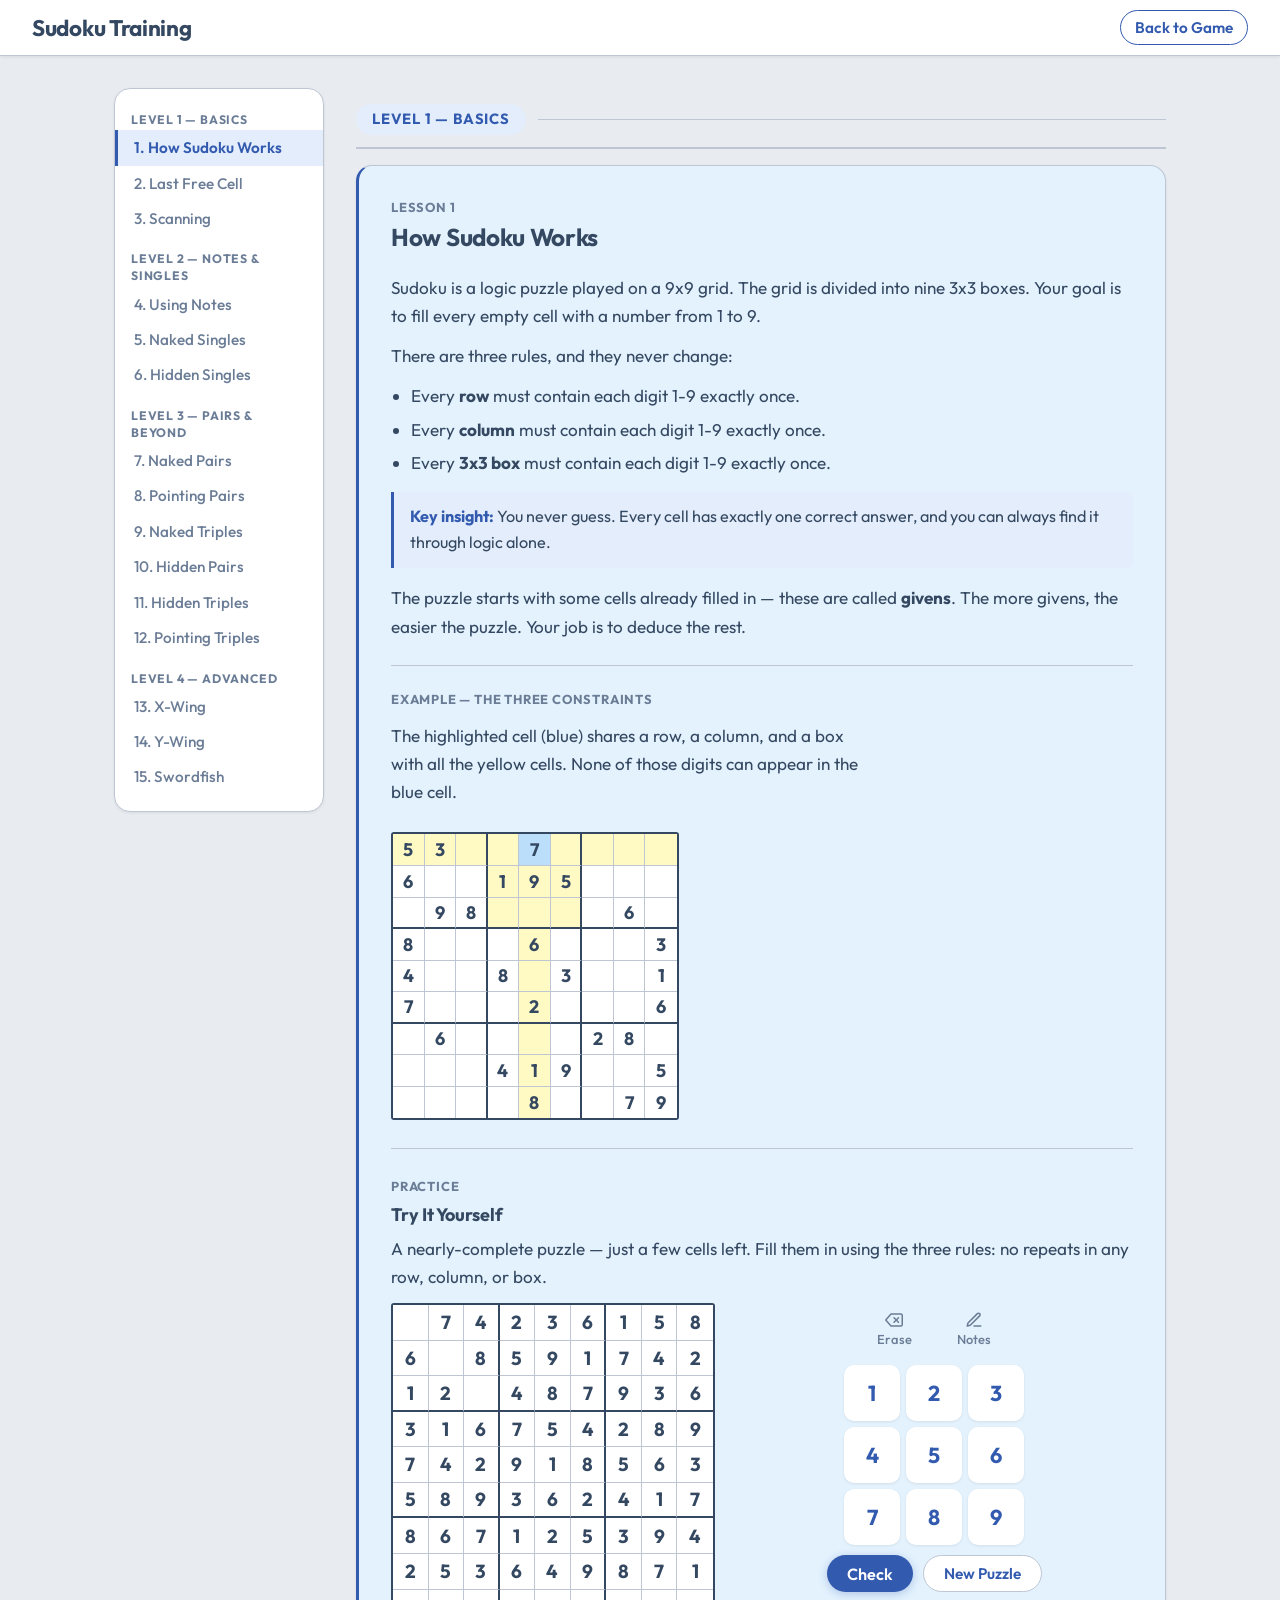
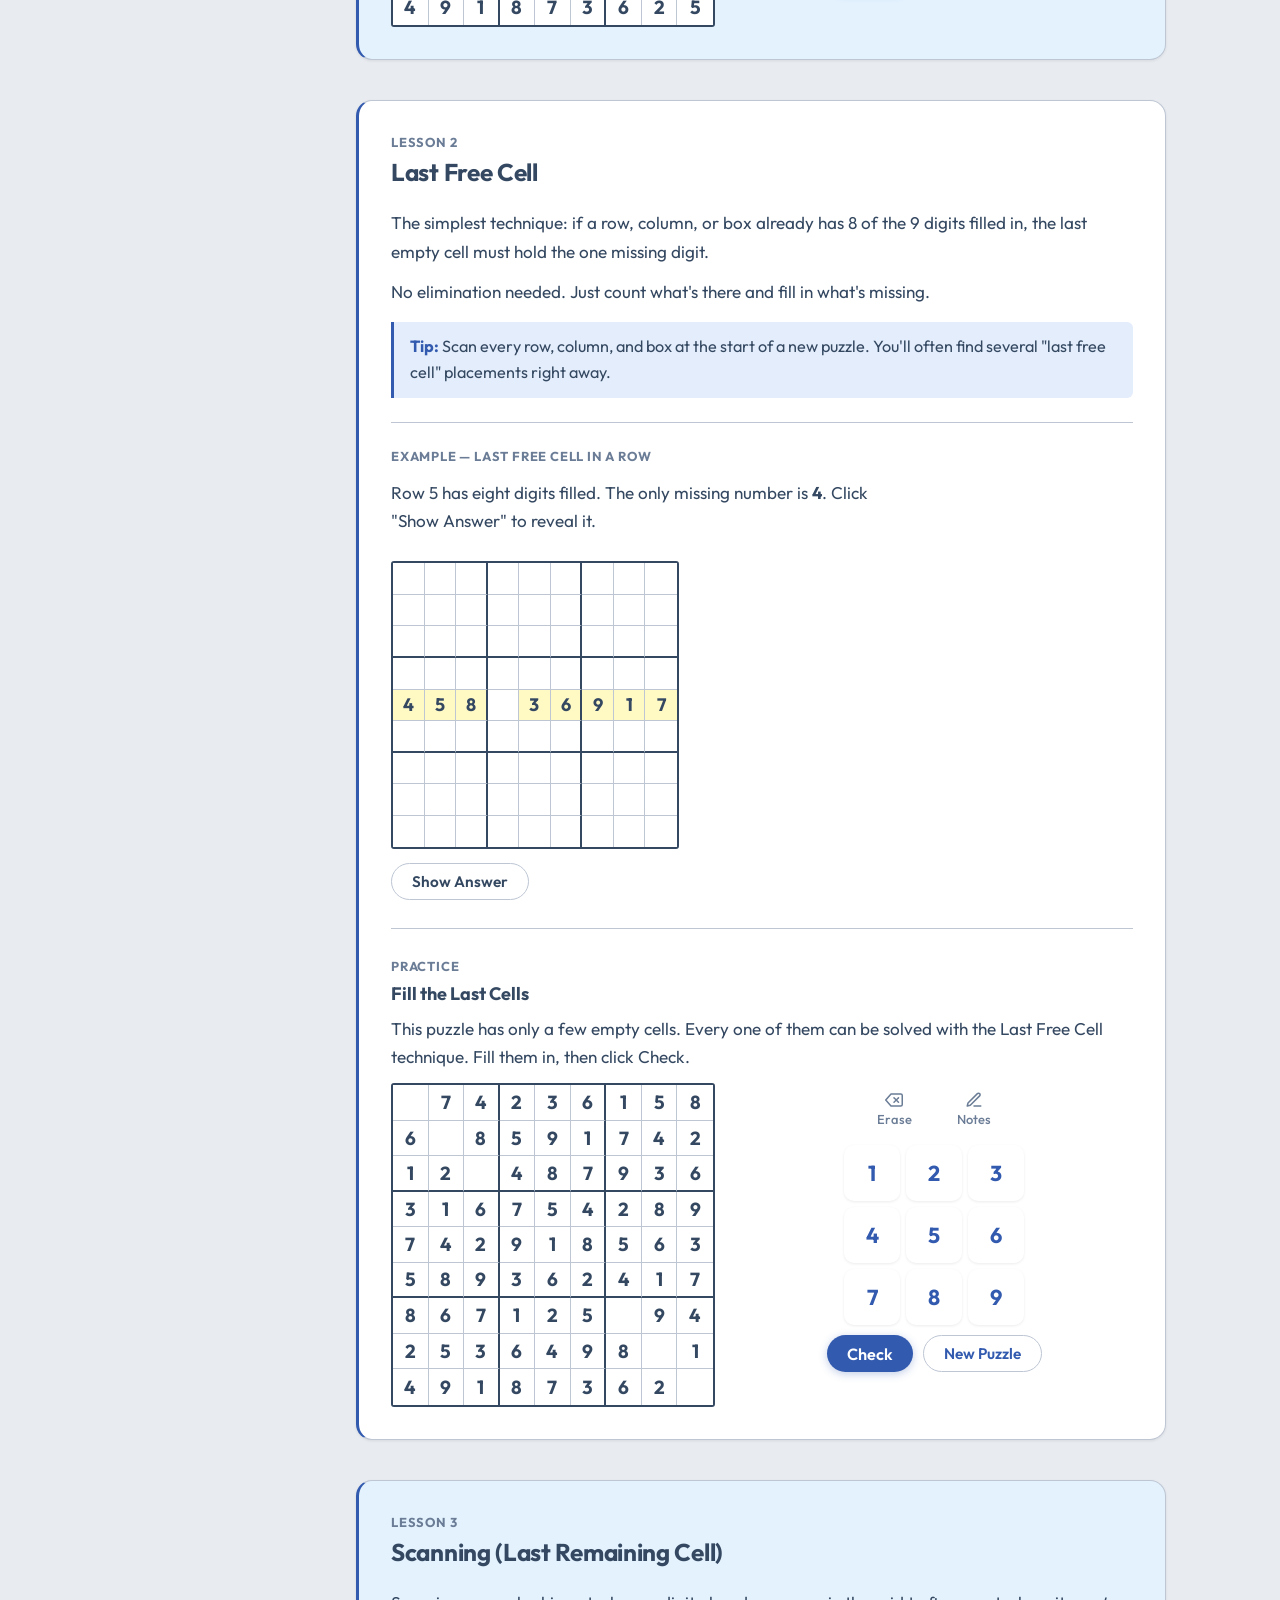
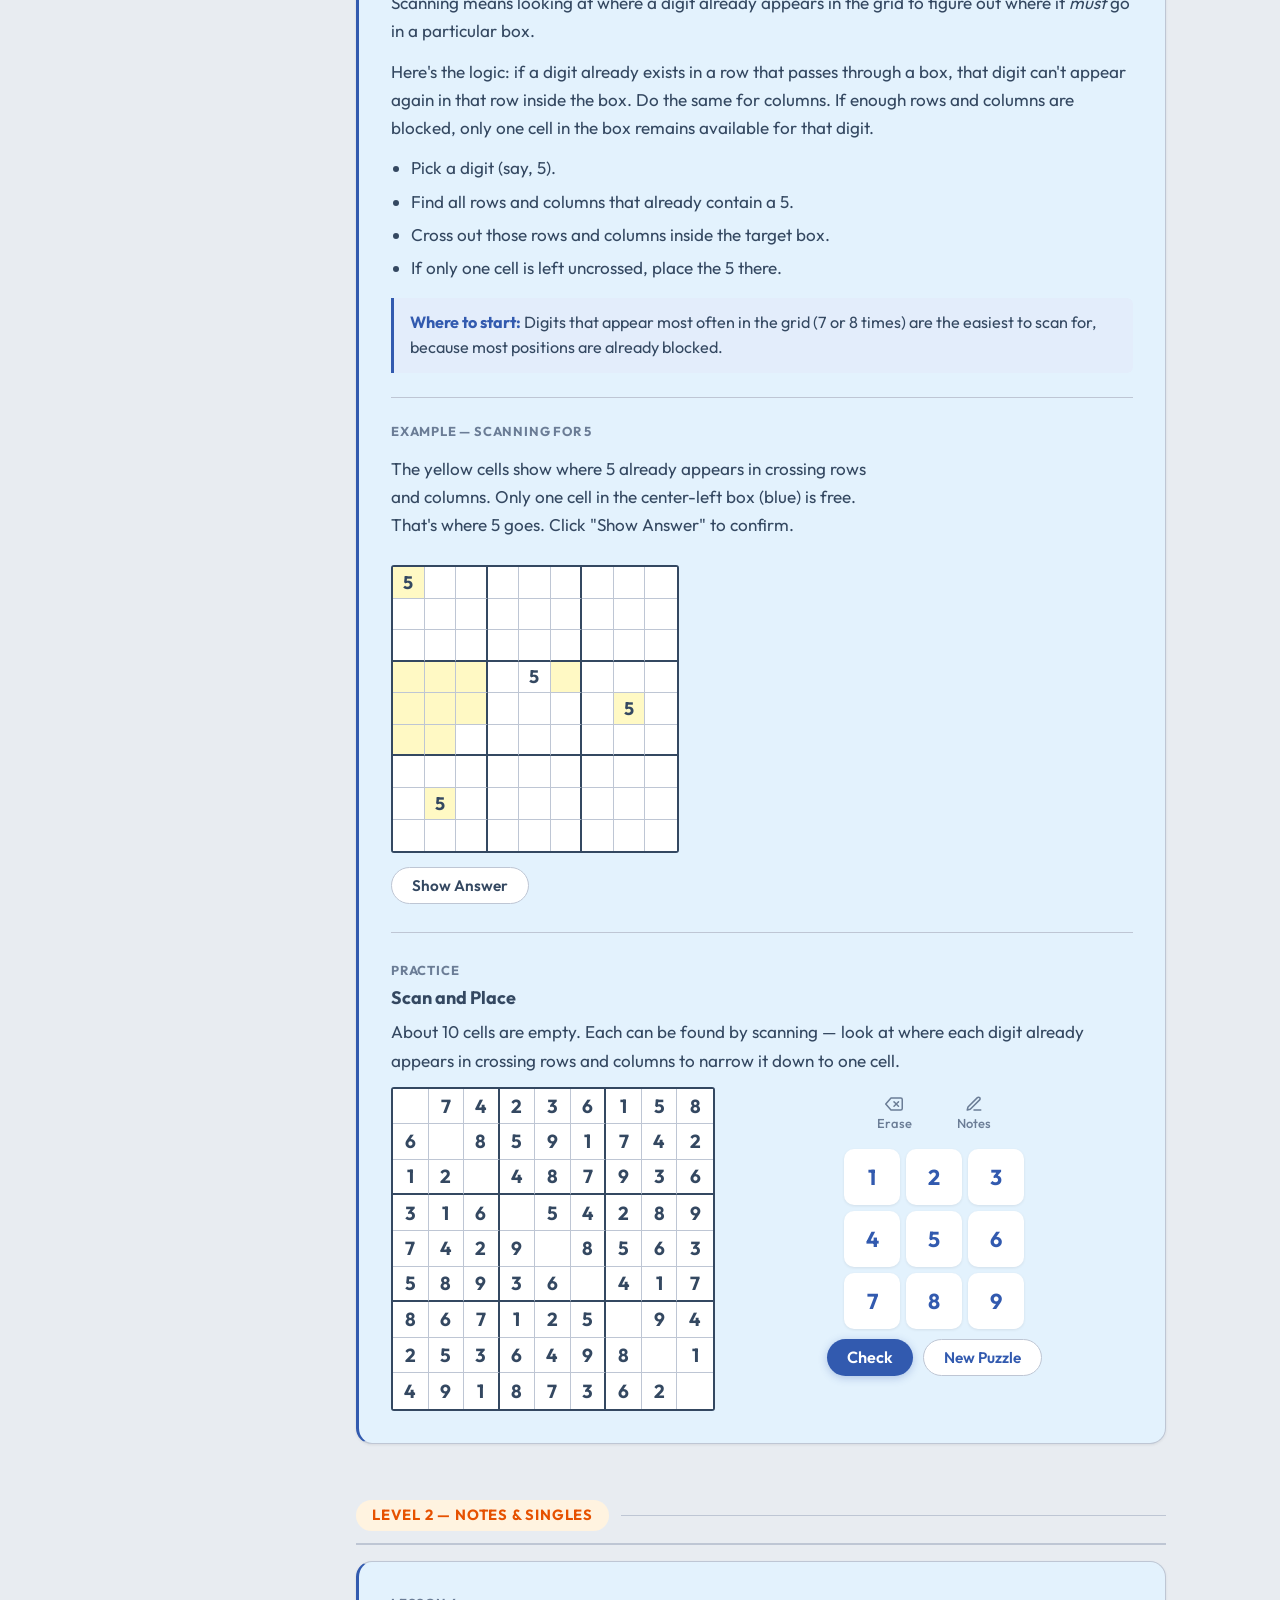
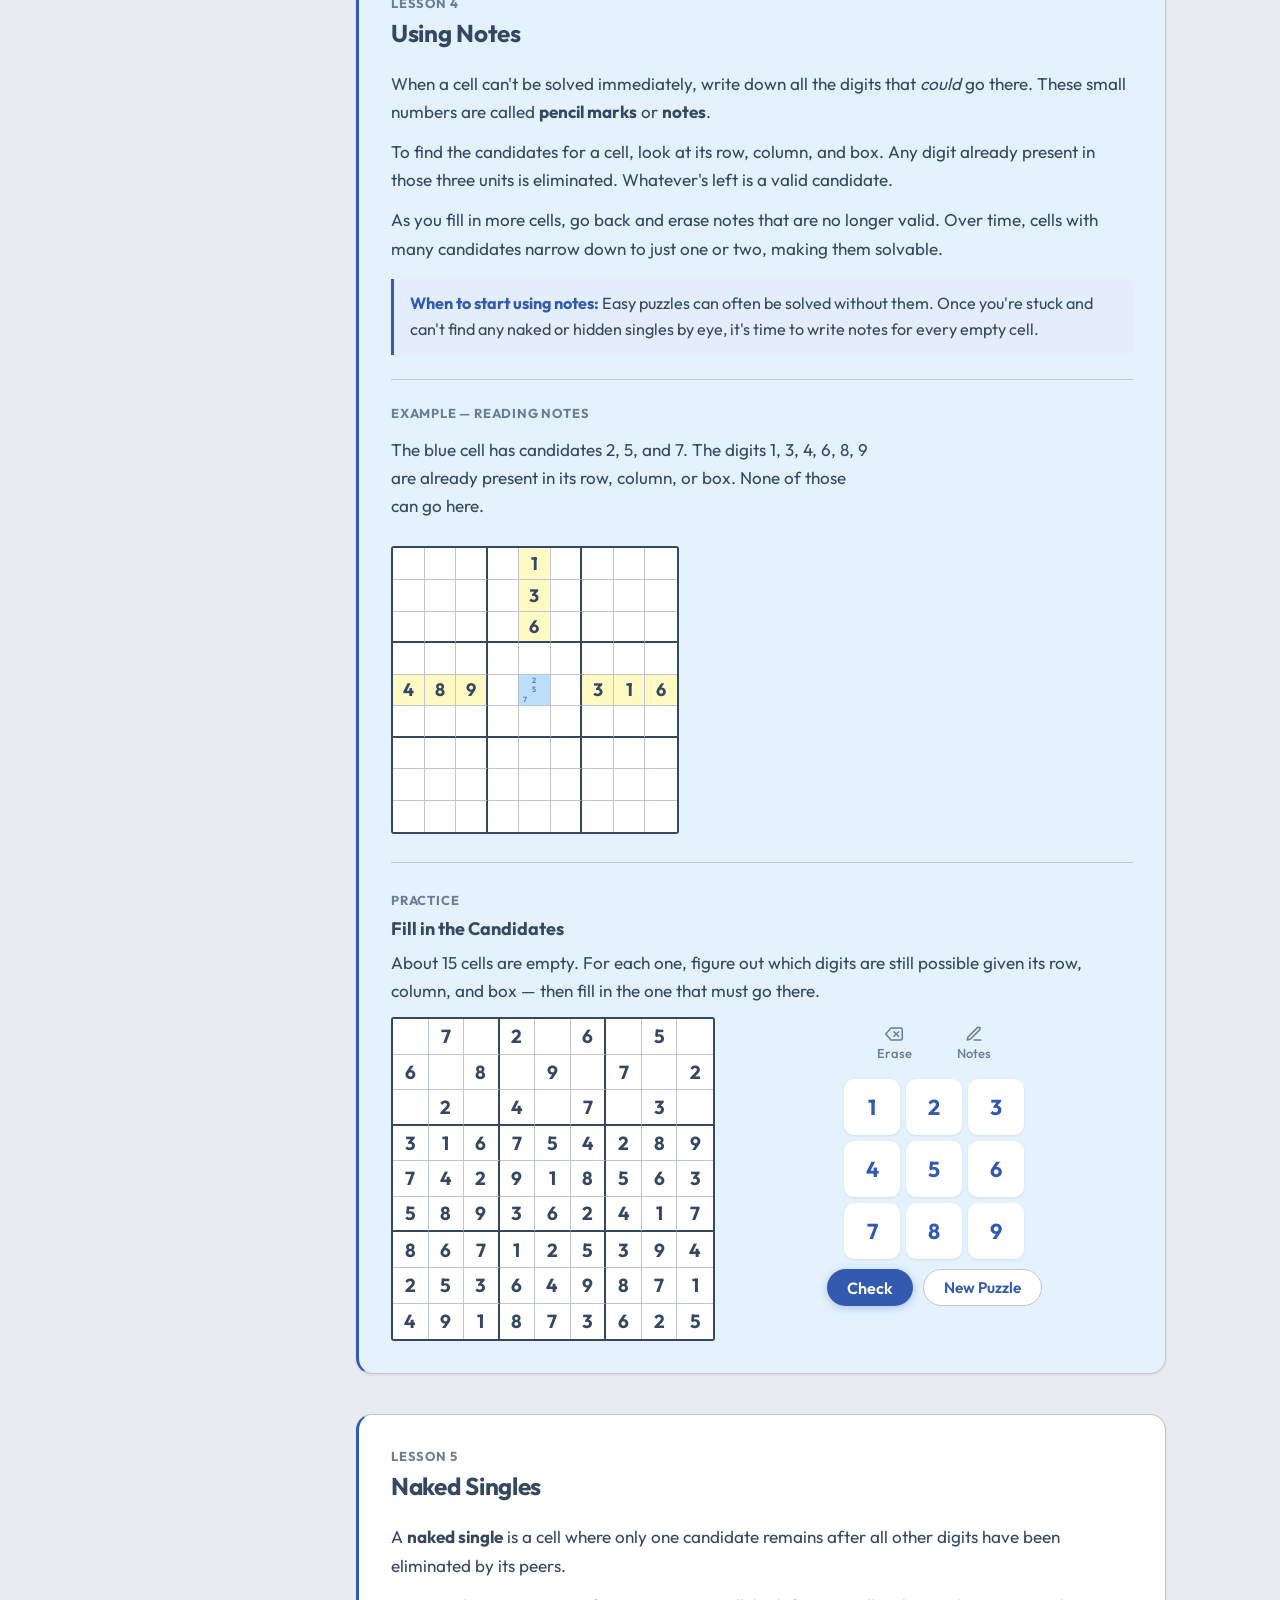
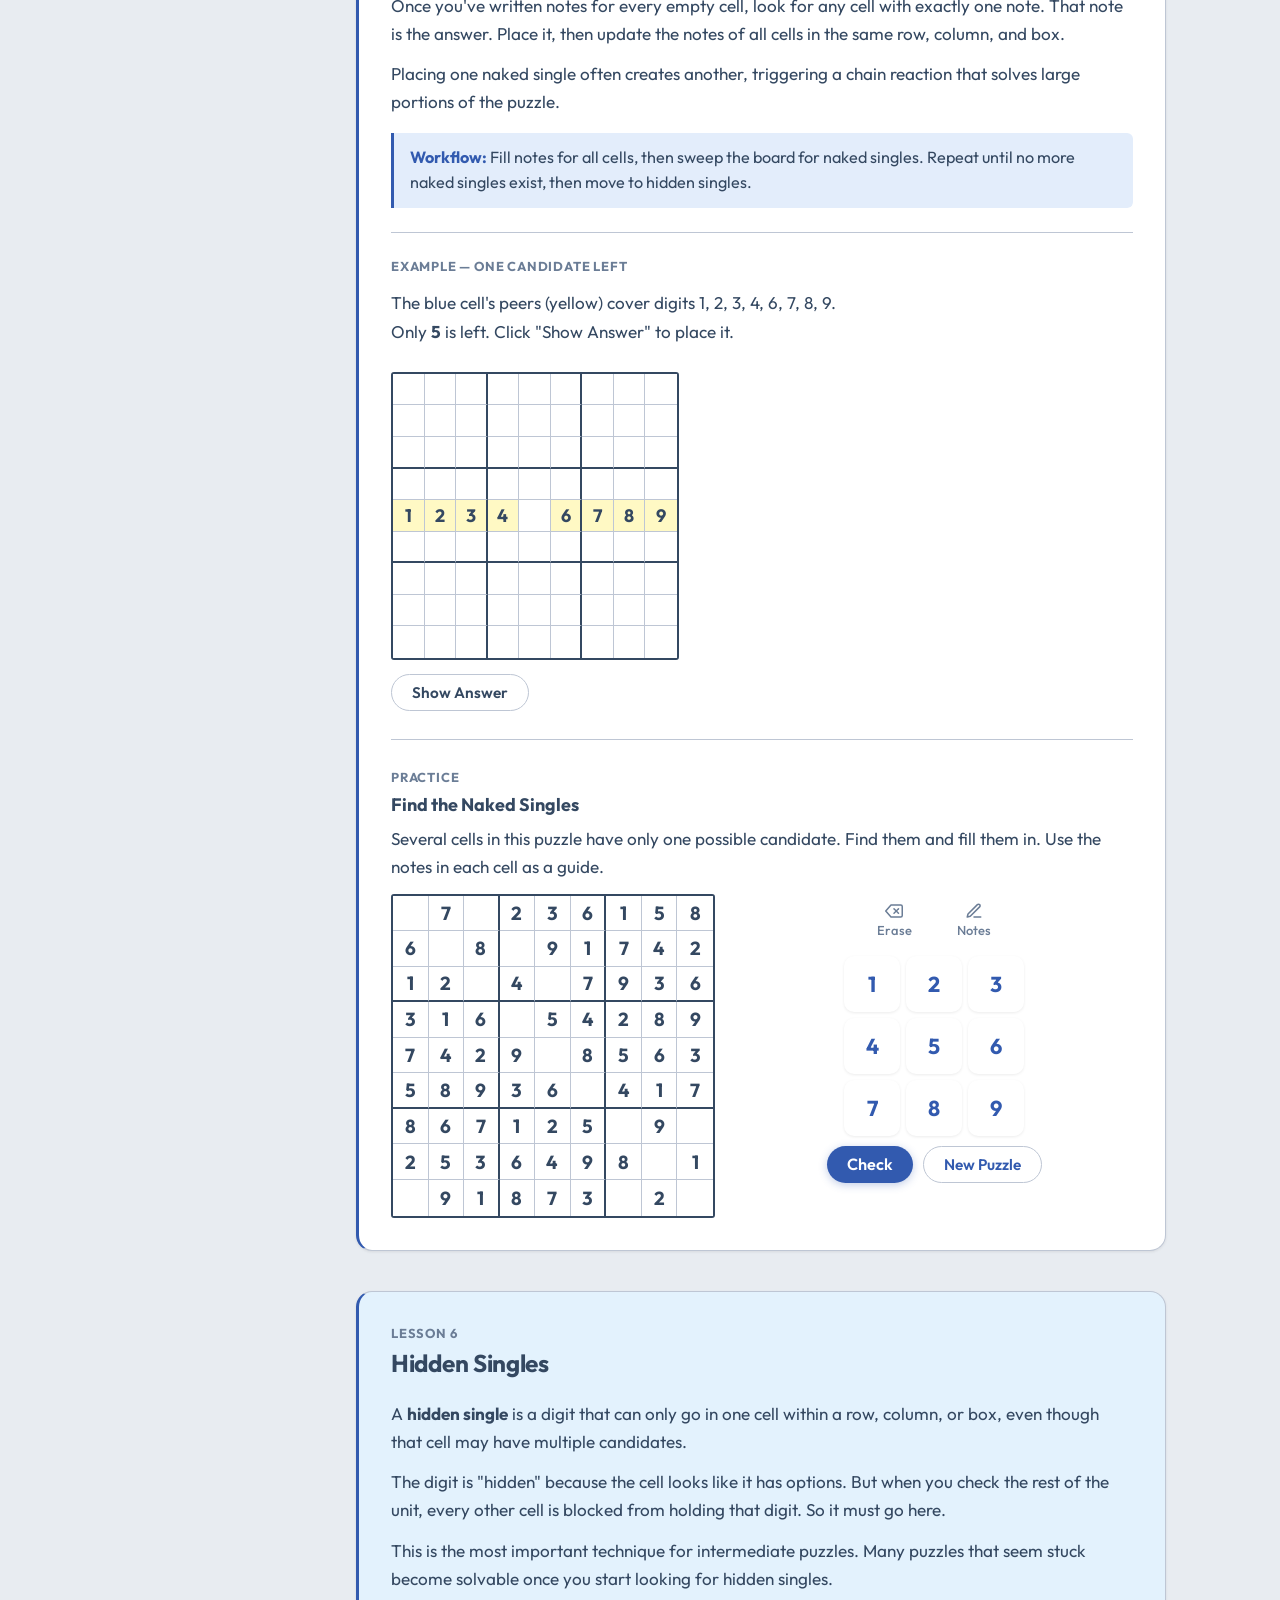
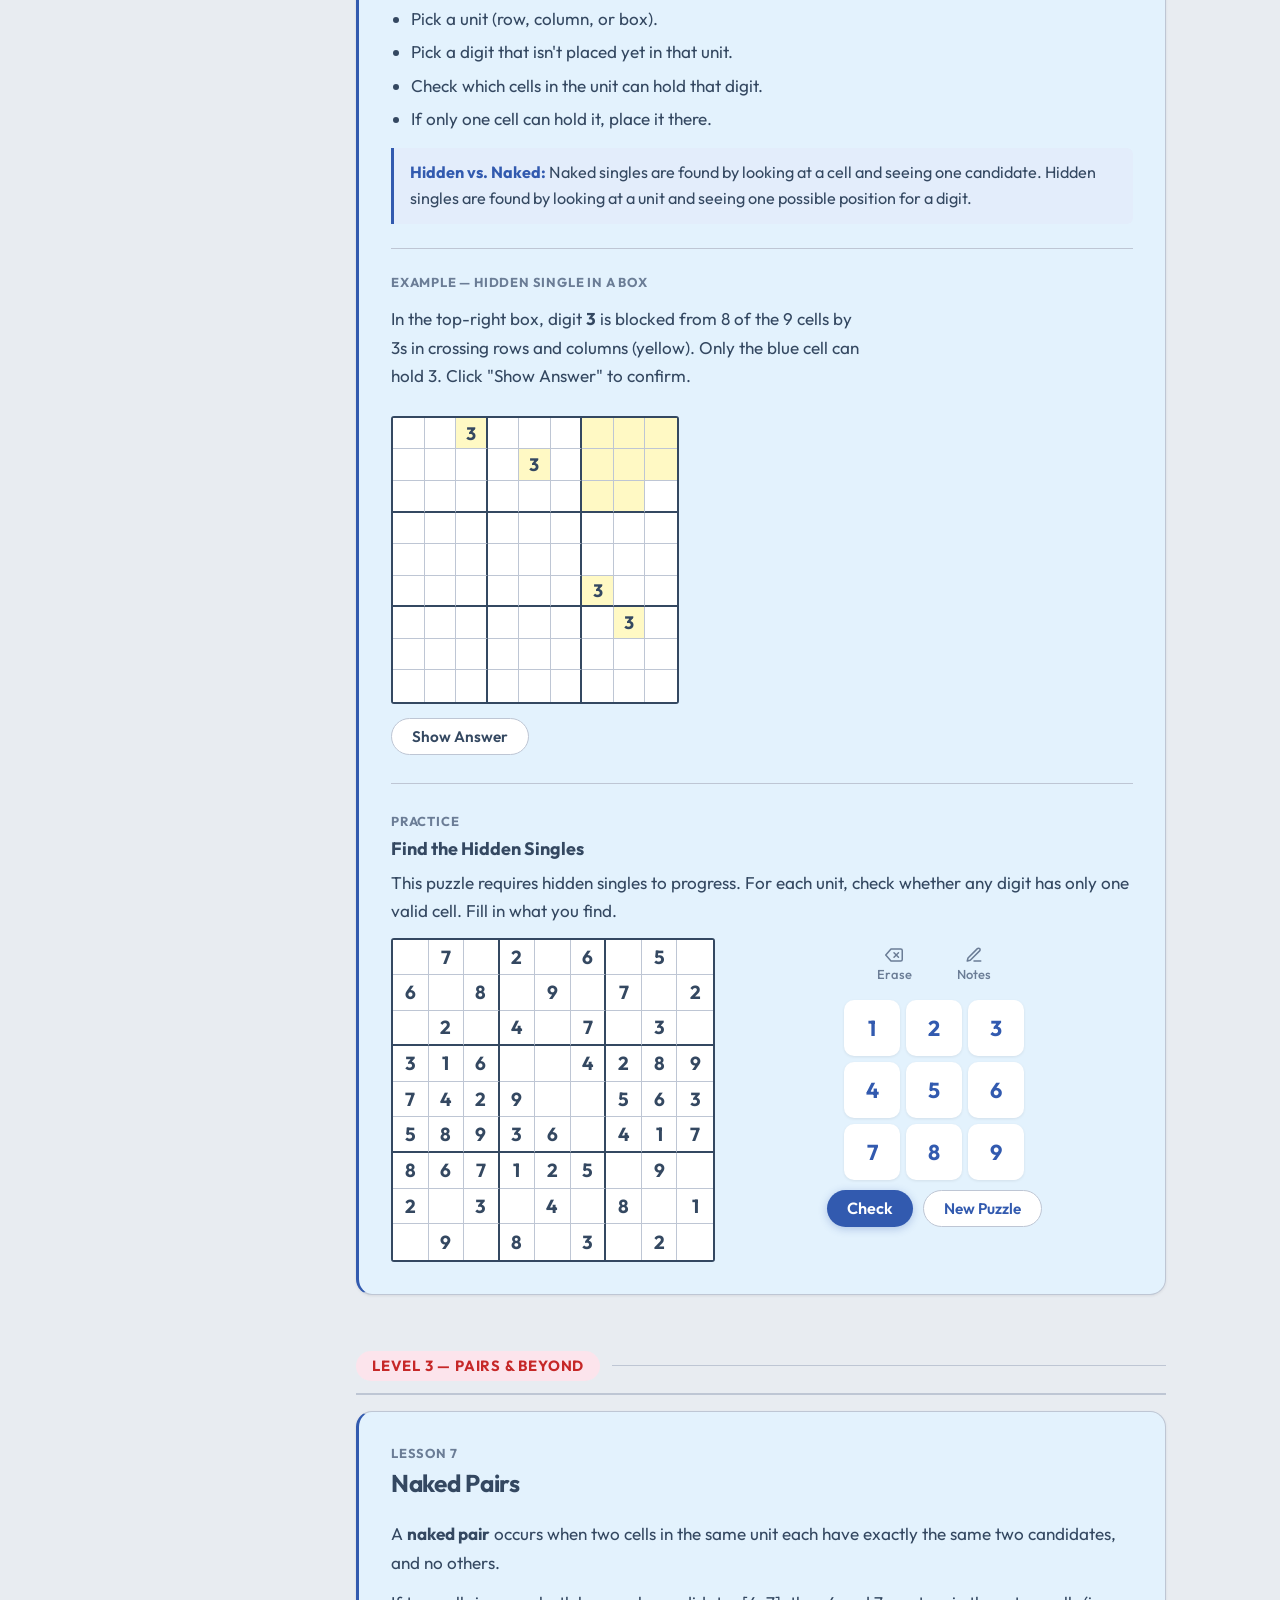
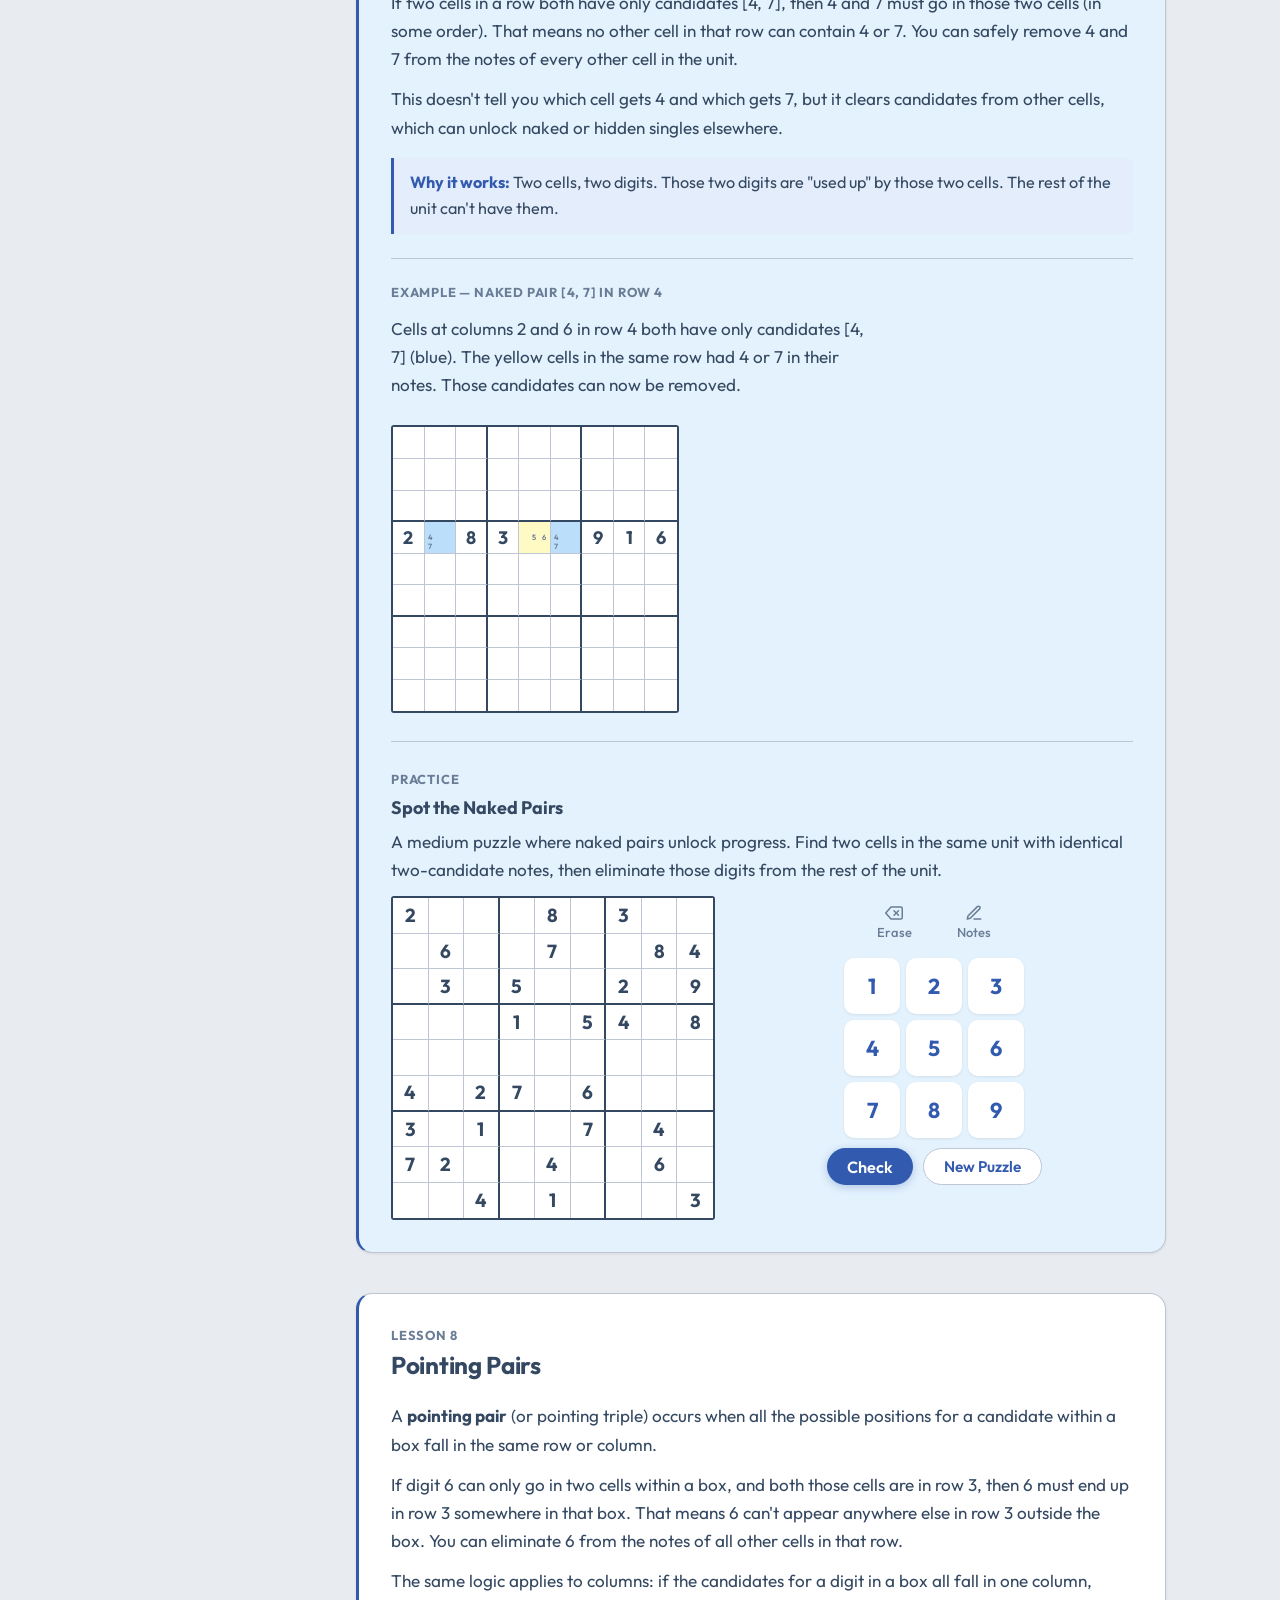
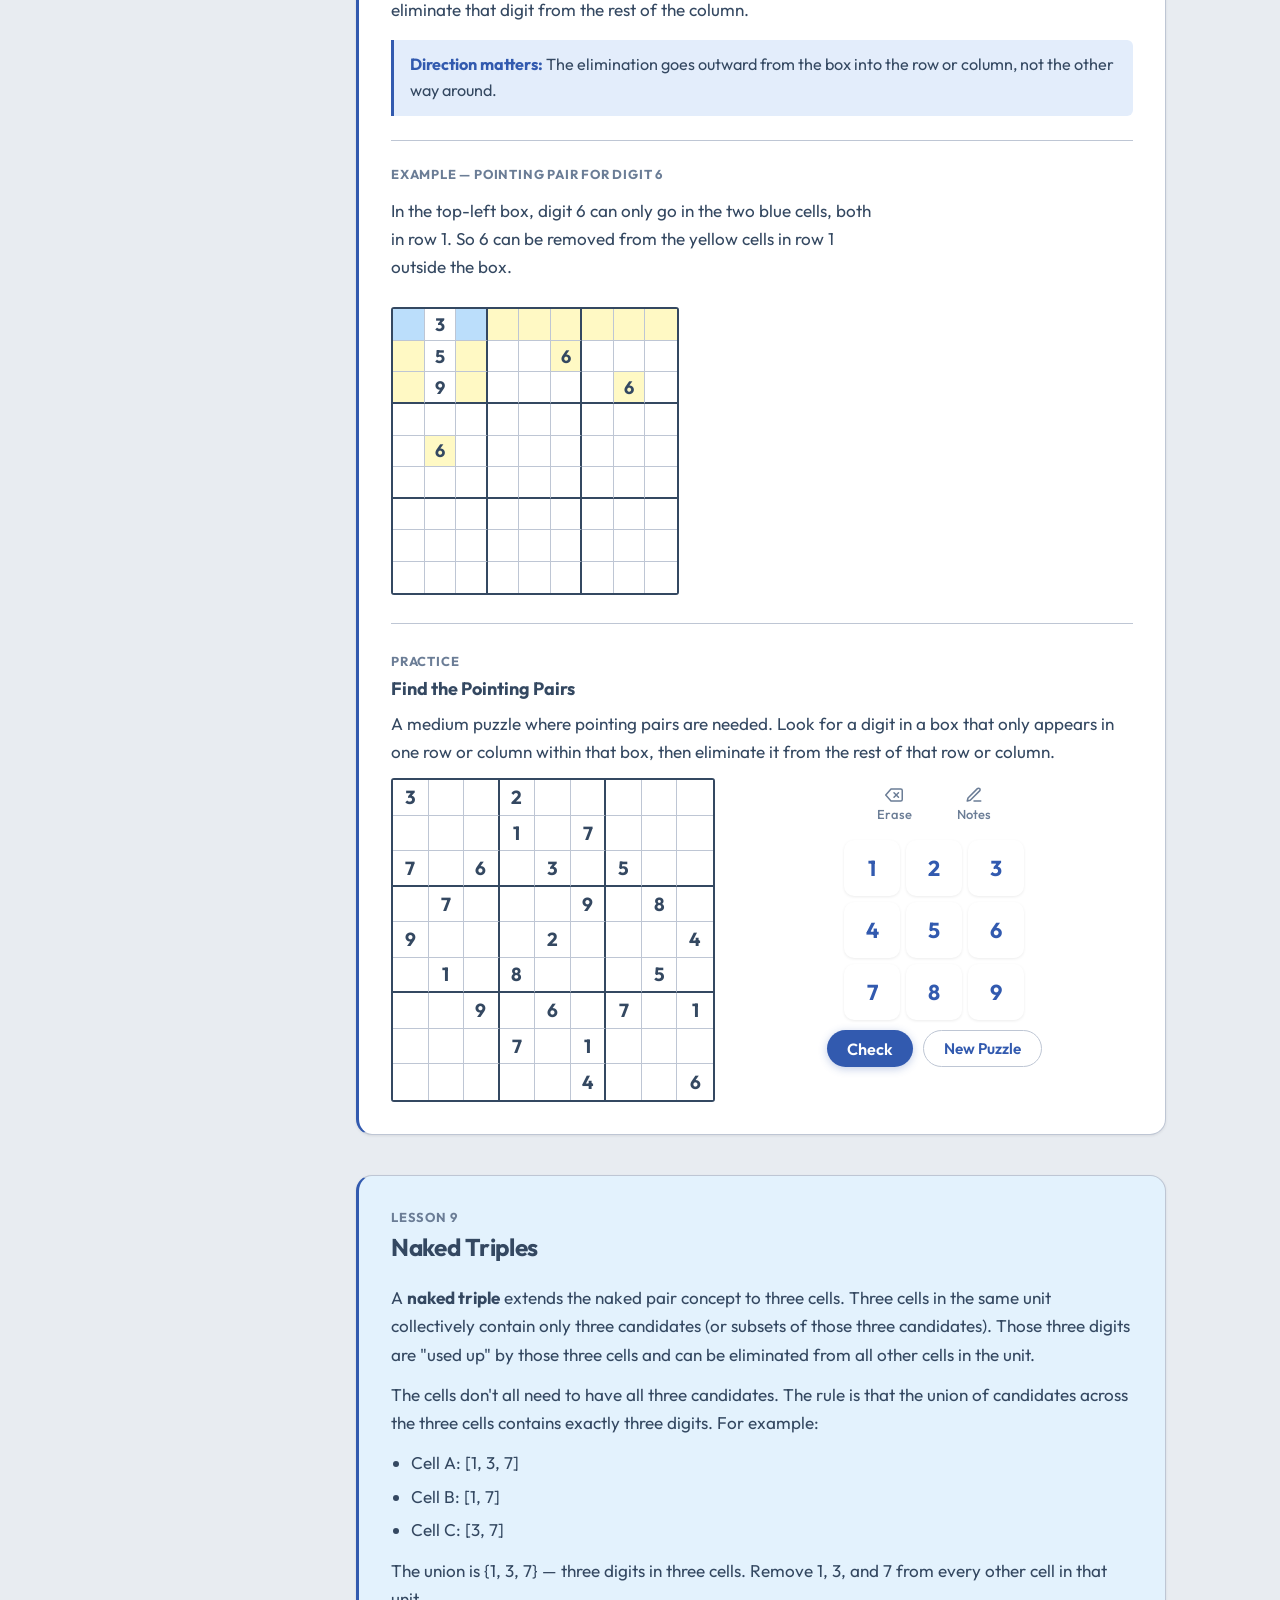
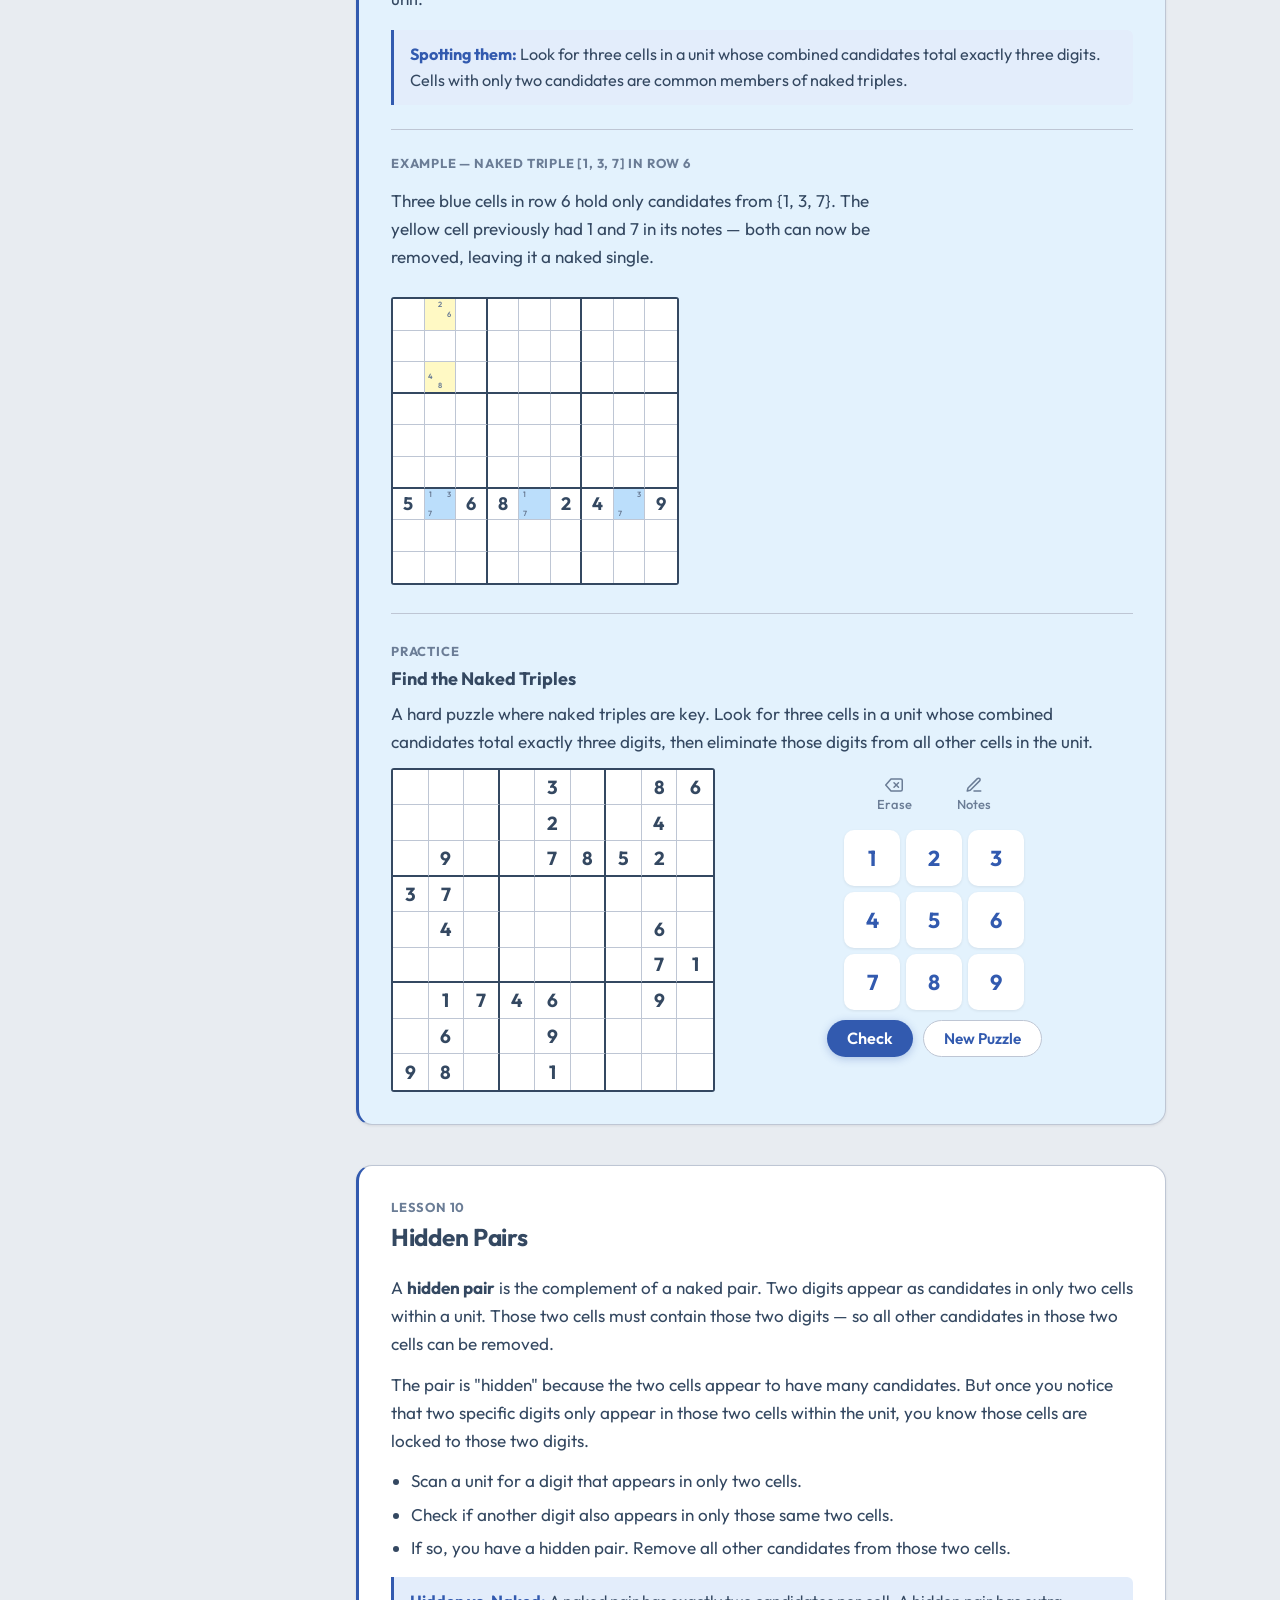
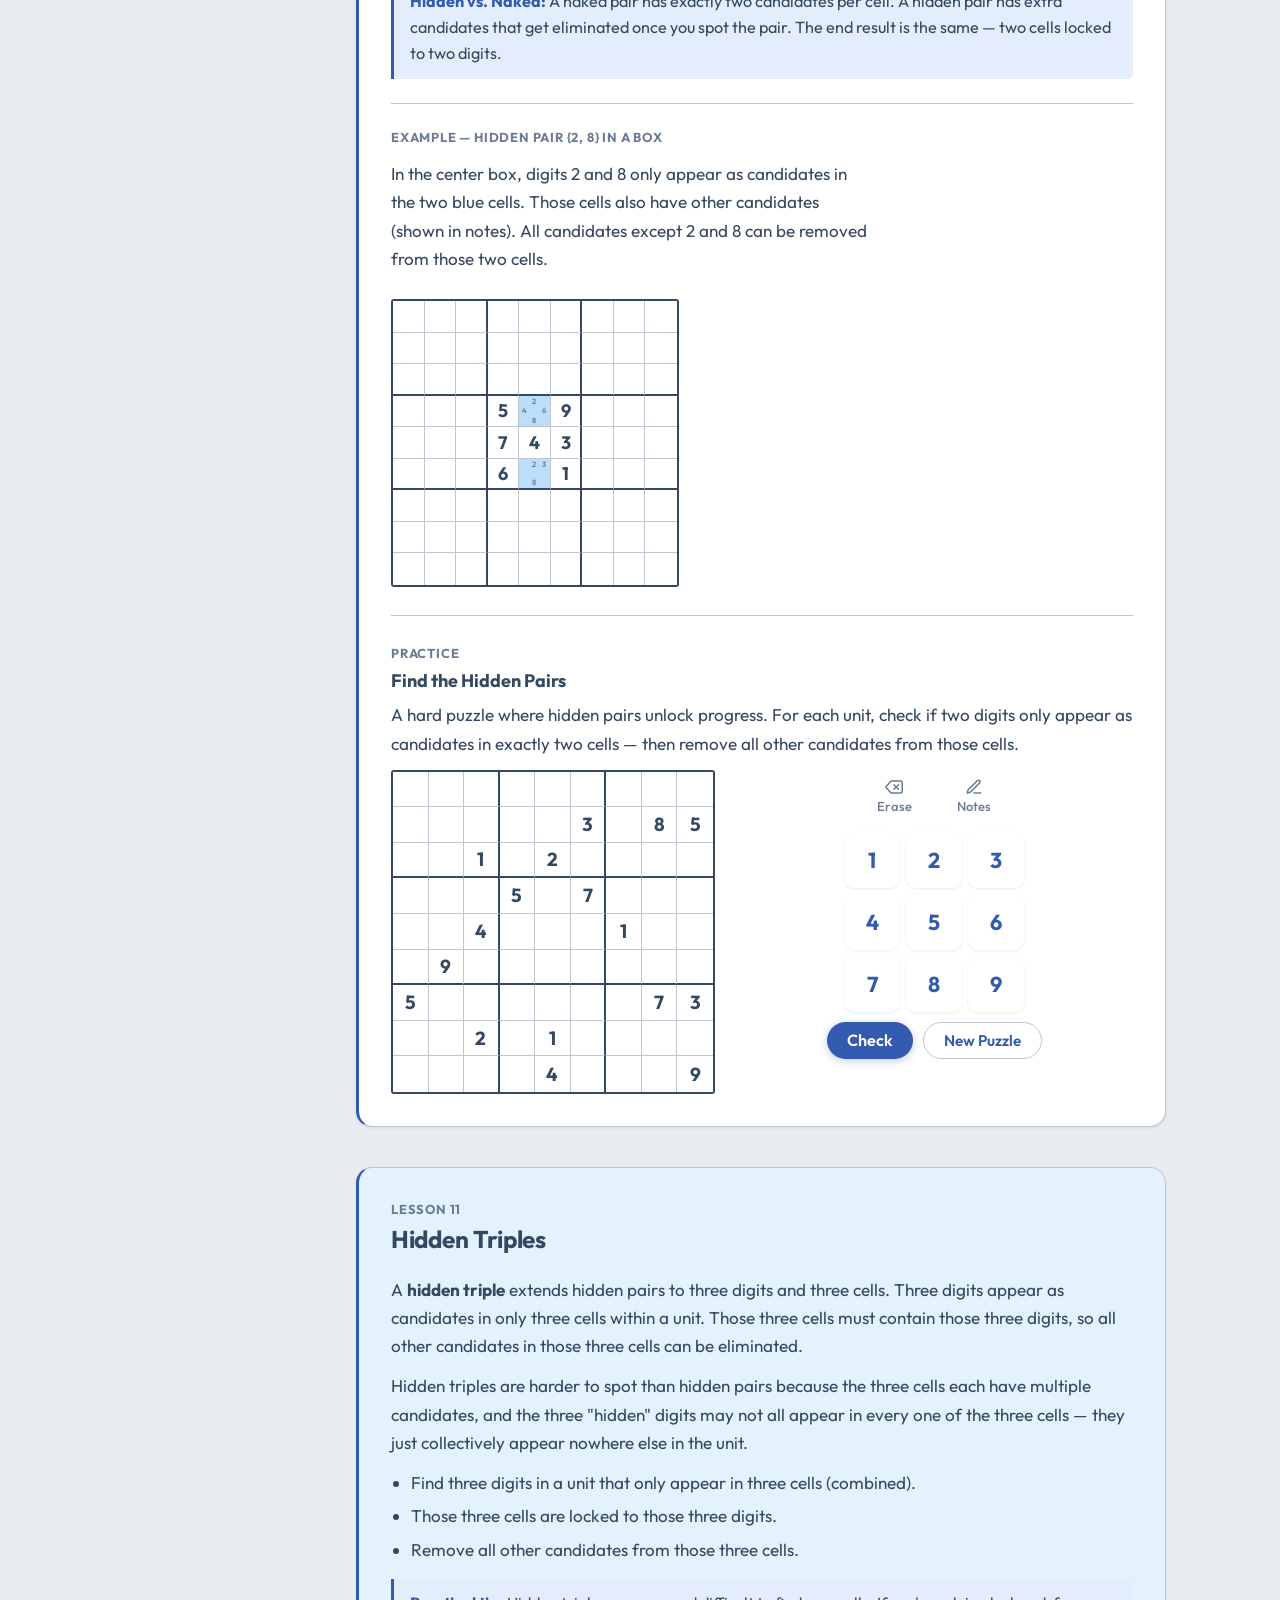
==== commit 3d141669: "fix: train practice — left-right layout like game, SVG icons on Erase/Notes buttons" ====
--- a/train.html
+++ b/train.html
@@ -110,8 +110,8 @@
           <div class="practice-board" id="practice-1"></div>
           <div class="practice-controls">
             <div class="practice-actions">
-              <button class="p-action-btn notes-toggle-btn" data-practice="1">Notes</button>
-              <button class="p-action-btn erase-btn" data-practice="1">Erase</button>
+              <button class="p-action-btn erase-btn" data-practice="1"><svg width="18" height="18" viewBox="0 0 24 24" fill="none" stroke="currentColor" stroke-width="2" stroke-linecap="round" stroke-linejoin="round"><path d="M21 4H8l-7 8 7 8h13a2 2 0 0 0 2-2V6a2 2 0 0 0-2-2z"/><line x1="18" y1="9" x2="12" y2="15"/><line x1="12" y1="9" x2="18" y2="15"/></svg><span>Erase</span></button>
+              <button class="p-action-btn notes-toggle-btn" data-practice="1"><svg width="18" height="18" viewBox="0 0 24 24" fill="none" stroke="currentColor" stroke-width="2" stroke-linecap="round" stroke-linejoin="round"><path d="M12 20h9"/><path d="M16.5 3.5a2.121 2.121 0 0 1 3 3L7 19l-4 1 1-4L16.5 3.5z"/></svg><span>Notes</span></button>
             </div>
             <div class="practice-numpad" id="numpad-1"></div>
             <div class="practice-footer">
@@ -156,8 +156,8 @@
           <div class="practice-board" id="practice-2"></div>
           <div class="practice-controls">
             <div class="practice-actions">
-              <button class="p-action-btn notes-toggle-btn" data-practice="2">Notes</button>
-              <button class="p-action-btn erase-btn" data-practice="2">Erase</button>
+              <button class="p-action-btn erase-btn" data-practice="2"><svg width="18" height="18" viewBox="0 0 24 24" fill="none" stroke="currentColor" stroke-width="2" stroke-linecap="round" stroke-linejoin="round"><path d="M21 4H8l-7 8 7 8h13a2 2 0 0 0 2-2V6a2 2 0 0 0-2-2z"/><line x1="18" y1="9" x2="12" y2="15"/><line x1="12" y1="9" x2="18" y2="15"/></svg><span>Erase</span></button>
+              <button class="p-action-btn notes-toggle-btn" data-practice="2"><svg width="18" height="18" viewBox="0 0 24 24" fill="none" stroke="currentColor" stroke-width="2" stroke-linecap="round" stroke-linejoin="round"><path d="M12 20h9"/><path d="M16.5 3.5a2.121 2.121 0 0 1 3 3L7 19l-4 1 1-4L16.5 3.5z"/></svg><span>Notes</span></button>
             </div>
             <div class="practice-numpad" id="numpad-2"></div>
             <div class="practice-footer">
@@ -209,8 +209,8 @@
           <div class="practice-board" id="practice-3"></div>
           <div class="practice-controls">
             <div class="practice-actions">
-              <button class="p-action-btn notes-toggle-btn" data-practice="3">Notes</button>
-              <button class="p-action-btn erase-btn" data-practice="3">Erase</button>
+              <button class="p-action-btn erase-btn" data-practice="3"><svg width="18" height="18" viewBox="0 0 24 24" fill="none" stroke="currentColor" stroke-width="2" stroke-linecap="round" stroke-linejoin="round"><path d="M21 4H8l-7 8 7 8h13a2 2 0 0 0 2-2V6a2 2 0 0 0-2-2z"/><line x1="18" y1="9" x2="12" y2="15"/><line x1="12" y1="9" x2="18" y2="15"/></svg><span>Erase</span></button>
+              <button class="p-action-btn notes-toggle-btn" data-practice="3"><svg width="18" height="18" viewBox="0 0 24 24" fill="none" stroke="currentColor" stroke-width="2" stroke-linecap="round" stroke-linejoin="round"><path d="M12 20h9"/><path d="M16.5 3.5a2.121 2.121 0 0 1 3 3L7 19l-4 1 1-4L16.5 3.5z"/></svg><span>Notes</span></button>
             </div>
             <div class="practice-numpad" id="numpad-3"></div>
             <div class="practice-footer">
@@ -262,8 +262,8 @@
           <div class="practice-board" id="practice-4"></div>
           <div class="practice-controls">
             <div class="practice-actions">
-              <button class="p-action-btn notes-toggle-btn" data-practice="4">Notes</button>
-              <button class="p-action-btn erase-btn" data-practice="4">Erase</button>
+              <button class="p-action-btn erase-btn" data-practice="4"><svg width="18" height="18" viewBox="0 0 24 24" fill="none" stroke="currentColor" stroke-width="2" stroke-linecap="round" stroke-linejoin="round"><path d="M21 4H8l-7 8 7 8h13a2 2 0 0 0 2-2V6a2 2 0 0 0-2-2z"/><line x1="18" y1="9" x2="12" y2="15"/><line x1="12" y1="9" x2="18" y2="15"/></svg><span>Erase</span></button>
+              <button class="p-action-btn notes-toggle-btn" data-practice="4"><svg width="18" height="18" viewBox="0 0 24 24" fill="none" stroke="currentColor" stroke-width="2" stroke-linecap="round" stroke-linejoin="round"><path d="M12 20h9"/><path d="M16.5 3.5a2.121 2.121 0 0 1 3 3L7 19l-4 1 1-4L16.5 3.5z"/></svg><span>Notes</span></button>
             </div>
             <div class="practice-numpad" id="numpad-4"></div>
             <div class="practice-footer">
@@ -310,8 +310,8 @@
           <div class="practice-board" id="practice-5"></div>
           <div class="practice-controls">
             <div class="practice-actions">
-              <button class="p-action-btn notes-toggle-btn" data-practice="5">Notes</button>
-              <button class="p-action-btn erase-btn" data-practice="5">Erase</button>
+              <button class="p-action-btn erase-btn" data-practice="5"><svg width="18" height="18" viewBox="0 0 24 24" fill="none" stroke="currentColor" stroke-width="2" stroke-linecap="round" stroke-linejoin="round"><path d="M21 4H8l-7 8 7 8h13a2 2 0 0 0 2-2V6a2 2 0 0 0-2-2z"/><line x1="18" y1="9" x2="12" y2="15"/><line x1="12" y1="9" x2="18" y2="15"/></svg><span>Erase</span></button>
+              <button class="p-action-btn notes-toggle-btn" data-practice="5"><svg width="18" height="18" viewBox="0 0 24 24" fill="none" stroke="currentColor" stroke-width="2" stroke-linecap="round" stroke-linejoin="round"><path d="M12 20h9"/><path d="M16.5 3.5a2.121 2.121 0 0 1 3 3L7 19l-4 1 1-4L16.5 3.5z"/></svg><span>Notes</span></button>
             </div>
             <div class="practice-numpad" id="numpad-5"></div>
             <div class="practice-footer">
@@ -365,8 +365,8 @@
           <div class="practice-board" id="practice-6"></div>
           <div class="practice-controls">
             <div class="practice-actions">
-              <button class="p-action-btn notes-toggle-btn" data-practice="6">Notes</button>
-              <button class="p-action-btn erase-btn" data-practice="6">Erase</button>
+              <button class="p-action-btn erase-btn" data-practice="6"><svg width="18" height="18" viewBox="0 0 24 24" fill="none" stroke="currentColor" stroke-width="2" stroke-linecap="round" stroke-linejoin="round"><path d="M21 4H8l-7 8 7 8h13a2 2 0 0 0 2-2V6a2 2 0 0 0-2-2z"/><line x1="18" y1="9" x2="12" y2="15"/><line x1="12" y1="9" x2="18" y2="15"/></svg><span>Erase</span></button>
+              <button class="p-action-btn notes-toggle-btn" data-practice="6"><svg width="18" height="18" viewBox="0 0 24 24" fill="none" stroke="currentColor" stroke-width="2" stroke-linecap="round" stroke-linejoin="round"><path d="M12 20h9"/><path d="M16.5 3.5a2.121 2.121 0 0 1 3 3L7 19l-4 1 1-4L16.5 3.5z"/></svg><span>Notes</span></button>
             </div>
             <div class="practice-numpad" id="numpad-6"></div>
             <div class="practice-footer">
@@ -418,8 +418,8 @@
           <div class="practice-board" id="practice-7"></div>
           <div class="practice-controls">
             <div class="practice-actions">
-              <button class="p-action-btn notes-toggle-btn" data-practice="7">Notes</button>
-              <button class="p-action-btn erase-btn" data-practice="7">Erase</button>
+              <button class="p-action-btn erase-btn" data-practice="7"><svg width="18" height="18" viewBox="0 0 24 24" fill="none" stroke="currentColor" stroke-width="2" stroke-linecap="round" stroke-linejoin="round"><path d="M21 4H8l-7 8 7 8h13a2 2 0 0 0 2-2V6a2 2 0 0 0-2-2z"/><line x1="18" y1="9" x2="12" y2="15"/><line x1="12" y1="9" x2="18" y2="15"/></svg><span>Erase</span></button>
+              <button class="p-action-btn notes-toggle-btn" data-practice="7"><svg width="18" height="18" viewBox="0 0 24 24" fill="none" stroke="currentColor" stroke-width="2" stroke-linecap="round" stroke-linejoin="round"><path d="M12 20h9"/><path d="M16.5 3.5a2.121 2.121 0 0 1 3 3L7 19l-4 1 1-4L16.5 3.5z"/></svg><span>Notes</span></button>
             </div>
             <div class="practice-numpad" id="numpad-7"></div>
             <div class="practice-footer">
@@ -465,8 +465,8 @@
           <div class="practice-board" id="practice-8"></div>
           <div class="practice-controls">
             <div class="practice-actions">
-              <button class="p-action-btn notes-toggle-btn" data-practice="8">Notes</button>
-              <button class="p-action-btn erase-btn" data-practice="8">Erase</button>
+              <button class="p-action-btn erase-btn" data-practice="8"><svg width="18" height="18" viewBox="0 0 24 24" fill="none" stroke="currentColor" stroke-width="2" stroke-linecap="round" stroke-linejoin="round"><path d="M21 4H8l-7 8 7 8h13a2 2 0 0 0 2-2V6a2 2 0 0 0-2-2z"/><line x1="18" y1="9" x2="12" y2="15"/><line x1="12" y1="9" x2="18" y2="15"/></svg><span>Erase</span></button>
+              <button class="p-action-btn notes-toggle-btn" data-practice="8"><svg width="18" height="18" viewBox="0 0 24 24" fill="none" stroke="currentColor" stroke-width="2" stroke-linecap="round" stroke-linejoin="round"><path d="M12 20h9"/><path d="M16.5 3.5a2.121 2.121 0 0 1 3 3L7 19l-4 1 1-4L16.5 3.5z"/></svg><span>Notes</span></button>
             </div>
             <div class="practice-numpad" id="numpad-8"></div>
             <div class="practice-footer">
@@ -516,8 +516,8 @@
           <div class="practice-board" id="practice-9"></div>
           <div class="practice-controls">
             <div class="practice-actions">
-              <button class="p-action-btn notes-toggle-btn" data-practice="9">Notes</button>
-              <button class="p-action-btn erase-btn" data-practice="9">Erase</button>
+              <button class="p-action-btn erase-btn" data-practice="9"><svg width="18" height="18" viewBox="0 0 24 24" fill="none" stroke="currentColor" stroke-width="2" stroke-linecap="round" stroke-linejoin="round"><path d="M21 4H8l-7 8 7 8h13a2 2 0 0 0 2-2V6a2 2 0 0 0-2-2z"/><line x1="18" y1="9" x2="12" y2="15"/><line x1="12" y1="9" x2="18" y2="15"/></svg><span>Erase</span></button>
+              <button class="p-action-btn notes-toggle-btn" data-practice="9"><svg width="18" height="18" viewBox="0 0 24 24" fill="none" stroke="currentColor" stroke-width="2" stroke-linecap="round" stroke-linejoin="round"><path d="M12 20h9"/><path d="M16.5 3.5a2.121 2.121 0 0 1 3 3L7 19l-4 1 1-4L16.5 3.5z"/></svg><span>Notes</span></button>
             </div>
             <div class="practice-numpad" id="numpad-9"></div>
             <div class="practice-footer">
@@ -567,8 +567,8 @@
           <div class="practice-board" id="practice-10"></div>
           <div class="practice-controls">
             <div class="practice-actions">
-              <button class="p-action-btn notes-toggle-btn" data-practice="10">Notes</button>
-              <button class="p-action-btn erase-btn" data-practice="10">Erase</button>
+              <button class="p-action-btn erase-btn" data-practice="10"><svg width="18" height="18" viewBox="0 0 24 24" fill="none" stroke="currentColor" stroke-width="2" stroke-linecap="round" stroke-linejoin="round"><path d="M21 4H8l-7 8 7 8h13a2 2 0 0 0 2-2V6a2 2 0 0 0-2-2z"/><line x1="18" y1="9" x2="12" y2="15"/><line x1="12" y1="9" x2="18" y2="15"/></svg><span>Erase</span></button>
+              <button class="p-action-btn notes-toggle-btn" data-practice="10"><svg width="18" height="18" viewBox="0 0 24 24" fill="none" stroke="currentColor" stroke-width="2" stroke-linecap="round" stroke-linejoin="round"><path d="M12 20h9"/><path d="M16.5 3.5a2.121 2.121 0 0 1 3 3L7 19l-4 1 1-4L16.5 3.5z"/></svg><span>Notes</span></button>
             </div>
             <div class="practice-numpad" id="numpad-10"></div>
             <div class="practice-footer">
@@ -618,8 +618,8 @@
           <div class="practice-board" id="practice-11"></div>
           <div class="practice-controls">
             <div class="practice-actions">
-              <button class="p-action-btn notes-toggle-btn" data-practice="11">Notes</button>
-              <button class="p-action-btn erase-btn" data-practice="11">Erase</button>
+              <button class="p-action-btn erase-btn" data-practice="11"><svg width="18" height="18" viewBox="0 0 24 24" fill="none" stroke="currentColor" stroke-width="2" stroke-linecap="round" stroke-linejoin="round"><path d="M21 4H8l-7 8 7 8h13a2 2 0 0 0 2-2V6a2 2 0 0 0-2-2z"/><line x1="18" y1="9" x2="12" y2="15"/><line x1="12" y1="9" x2="18" y2="15"/></svg><span>Erase</span></button>
+              <button class="p-action-btn notes-toggle-btn" data-practice="11"><svg width="18" height="18" viewBox="0 0 24 24" fill="none" stroke="currentColor" stroke-width="2" stroke-linecap="round" stroke-linejoin="round"><path d="M12 20h9"/><path d="M16.5 3.5a2.121 2.121 0 0 1 3 3L7 19l-4 1 1-4L16.5 3.5z"/></svg><span>Notes</span></button>
             </div>
             <div class="practice-numpad" id="numpad-11"></div>
             <div class="practice-footer">
@@ -663,8 +663,8 @@
           <div class="practice-board" id="practice-12"></div>
           <div class="practice-controls">
             <div class="practice-actions">
-              <button class="p-action-btn notes-toggle-btn" data-practice="12">Notes</button>
-              <button class="p-action-btn erase-btn" data-practice="12">Erase</button>
+              <button class="p-action-btn erase-btn" data-practice="12"><svg width="18" height="18" viewBox="0 0 24 24" fill="none" stroke="currentColor" stroke-width="2" stroke-linecap="round" stroke-linejoin="round"><path d="M21 4H8l-7 8 7 8h13a2 2 0 0 0 2-2V6a2 2 0 0 0-2-2z"/><line x1="18" y1="9" x2="12" y2="15"/><line x1="12" y1="9" x2="18" y2="15"/></svg><span>Erase</span></button>
+              <button class="p-action-btn notes-toggle-btn" data-practice="12"><svg width="18" height="18" viewBox="0 0 24 24" fill="none" stroke="currentColor" stroke-width="2" stroke-linecap="round" stroke-linejoin="round"><path d="M12 20h9"/><path d="M16.5 3.5a2.121 2.121 0 0 1 3 3L7 19l-4 1 1-4L16.5 3.5z"/></svg><span>Notes</span></button>
             </div>
             <div class="practice-numpad" id="numpad-12"></div>
             <div class="practice-footer">
@@ -723,8 +723,8 @@
           <div class="practice-board" id="practice-13"></div>
           <div class="practice-controls">
             <div class="practice-actions">
-              <button class="p-action-btn notes-toggle-btn" data-practice="13">Notes</button>
-              <button class="p-action-btn erase-btn" data-practice="13">Erase</button>
+              <button class="p-action-btn erase-btn" data-practice="13"><svg width="18" height="18" viewBox="0 0 24 24" fill="none" stroke="currentColor" stroke-width="2" stroke-linecap="round" stroke-linejoin="round"><path d="M21 4H8l-7 8 7 8h13a2 2 0 0 0 2-2V6a2 2 0 0 0-2-2z"/><line x1="18" y1="9" x2="12" y2="15"/><line x1="12" y1="9" x2="18" y2="15"/></svg><span>Erase</span></button>
+              <button class="p-action-btn notes-toggle-btn" data-practice="13"><svg width="18" height="18" viewBox="0 0 24 24" fill="none" stroke="currentColor" stroke-width="2" stroke-linecap="round" stroke-linejoin="round"><path d="M12 20h9"/><path d="M16.5 3.5a2.121 2.121 0 0 1 3 3L7 19l-4 1 1-4L16.5 3.5z"/></svg><span>Notes</span></button>
             </div>
             <div class="practice-numpad" id="numpad-13"></div>
             <div class="practice-footer">
@@ -775,8 +775,8 @@
           <div class="practice-board" id="practice-14"></div>
           <div class="practice-controls">
             <div class="practice-actions">
-              <button class="p-action-btn notes-toggle-btn" data-practice="14">Notes</button>
-              <button class="p-action-btn erase-btn" data-practice="14">Erase</button>
+              <button class="p-action-btn erase-btn" data-practice="14"><svg width="18" height="18" viewBox="0 0 24 24" fill="none" stroke="currentColor" stroke-width="2" stroke-linecap="round" stroke-linejoin="round"><path d="M21 4H8l-7 8 7 8h13a2 2 0 0 0 2-2V6a2 2 0 0 0-2-2z"/><line x1="18" y1="9" x2="12" y2="15"/><line x1="12" y1="9" x2="18" y2="15"/></svg><span>Erase</span></button>
+              <button class="p-action-btn notes-toggle-btn" data-practice="14"><svg width="18" height="18" viewBox="0 0 24 24" fill="none" stroke="currentColor" stroke-width="2" stroke-linecap="round" stroke-linejoin="round"><path d="M12 20h9"/><path d="M16.5 3.5a2.121 2.121 0 0 1 3 3L7 19l-4 1 1-4L16.5 3.5z"/></svg><span>Notes</span></button>
             </div>
             <div class="practice-numpad" id="numpad-14"></div>
             <div class="practice-footer">
@@ -833,8 +833,8 @@
           <div class="practice-board" id="practice-15"></div>
           <div class="practice-controls">
             <div class="practice-actions">
-              <button class="p-action-btn notes-toggle-btn" data-practice="15">Notes</button>
-              <button class="p-action-btn erase-btn" data-practice="15">Erase</button>
+              <button class="p-action-btn erase-btn" data-practice="15"><svg width="18" height="18" viewBox="0 0 24 24" fill="none" stroke="currentColor" stroke-width="2" stroke-linecap="round" stroke-linejoin="round"><path d="M21 4H8l-7 8 7 8h13a2 2 0 0 0 2-2V6a2 2 0 0 0-2-2z"/><line x1="18" y1="9" x2="12" y2="15"/><line x1="12" y1="9" x2="18" y2="15"/></svg><span>Erase</span></button>
+              <button class="p-action-btn notes-toggle-btn" data-practice="15"><svg width="18" height="18" viewBox="0 0 24 24" fill="none" stroke="currentColor" stroke-width="2" stroke-linecap="round" stroke-linejoin="round"><path d="M12 20h9"/><path d="M16.5 3.5a2.121 2.121 0 0 1 3 3L7 19l-4 1 1-4L16.5 3.5z"/></svg><span>Notes</span></button>
             </div>
             <div class="practice-numpad" id="numpad-15"></div>
             <div class="practice-footer">
--- a/train.css
+++ b/train.css
@@ -393,9 +393,9 @@
 
 .practice-layout {
   display: flex;
-  flex-direction: column;
-  align-items: center;
-  gap: 16px;
+  flex-direction: row;
+  align-items: flex-start;
+  gap: 20px;
 }
 
 /* ── Practice board (full 9x9, interactive) ── */
@@ -443,8 +443,8 @@
   flex-direction: column;
   align-items: center;
   gap: 10px;
-  width: 100%;
-  max-width: 324px;
+  flex: 1;
+  min-width: 0;
 }
 .practice-actions {
   display: flex;
@@ -583,9 +583,10 @@
   .mini-board { width: 252px; height: 252px; }
   .mini-board.size-sm { width: 198px; height: 198px; }
   .mini-cell { font-size: 0.88rem; }
+  .practice-layout { flex-direction: column; align-items: center; }
   .practice-board { width: min(324px, calc(100vw - 80px)); height: auto; aspect-ratio: 1; }
   .practice-cell { font-size: 0.95rem; }
-  .practice-controls { max-width: min(324px, calc(100vw - 80px)); }
+  .practice-controls { width: 100%; max-width: min(324px, calc(100vw - 80px)); }
   .practice-numpad { max-width: 160px; }
   .practice-cell .practice-notes span { font-size: 0.4rem; }
 }
@@ -597,10 +598,11 @@
   .mini-cell { font-size: 0.75rem; }
   .practice-board { width: min(280px, calc(100vw - 48px)); }
   .practice-cell { font-size: 0.82rem; }
-  .practice-controls { max-width: min(280px, calc(100vw - 48px)); }
-  .practice-numpad { max-width: 140px; gap: 4px; }
+  .practice-controls { width: 100%; max-width: min(280px, calc(100vw - 48px)); }
+  .practice-numpad { max-width: 130px; gap: 4px; }
   .p-num-btn { font-size: 1rem; }
-  .p-action-btn { font-size: 0.65rem; padding: 6px 2px; }
+  .p-action-btn { font-size: 0.6rem; padding: 6px 2px; }
+  .p-action-btn svg { width: 16px; height: 16px; }
   .check-btn, .new-puzzle-btn { padding: 6px 14px; font-size: 0.8rem; }
   .practice-cell .practice-notes span { font-size: 0.35rem; }
 }
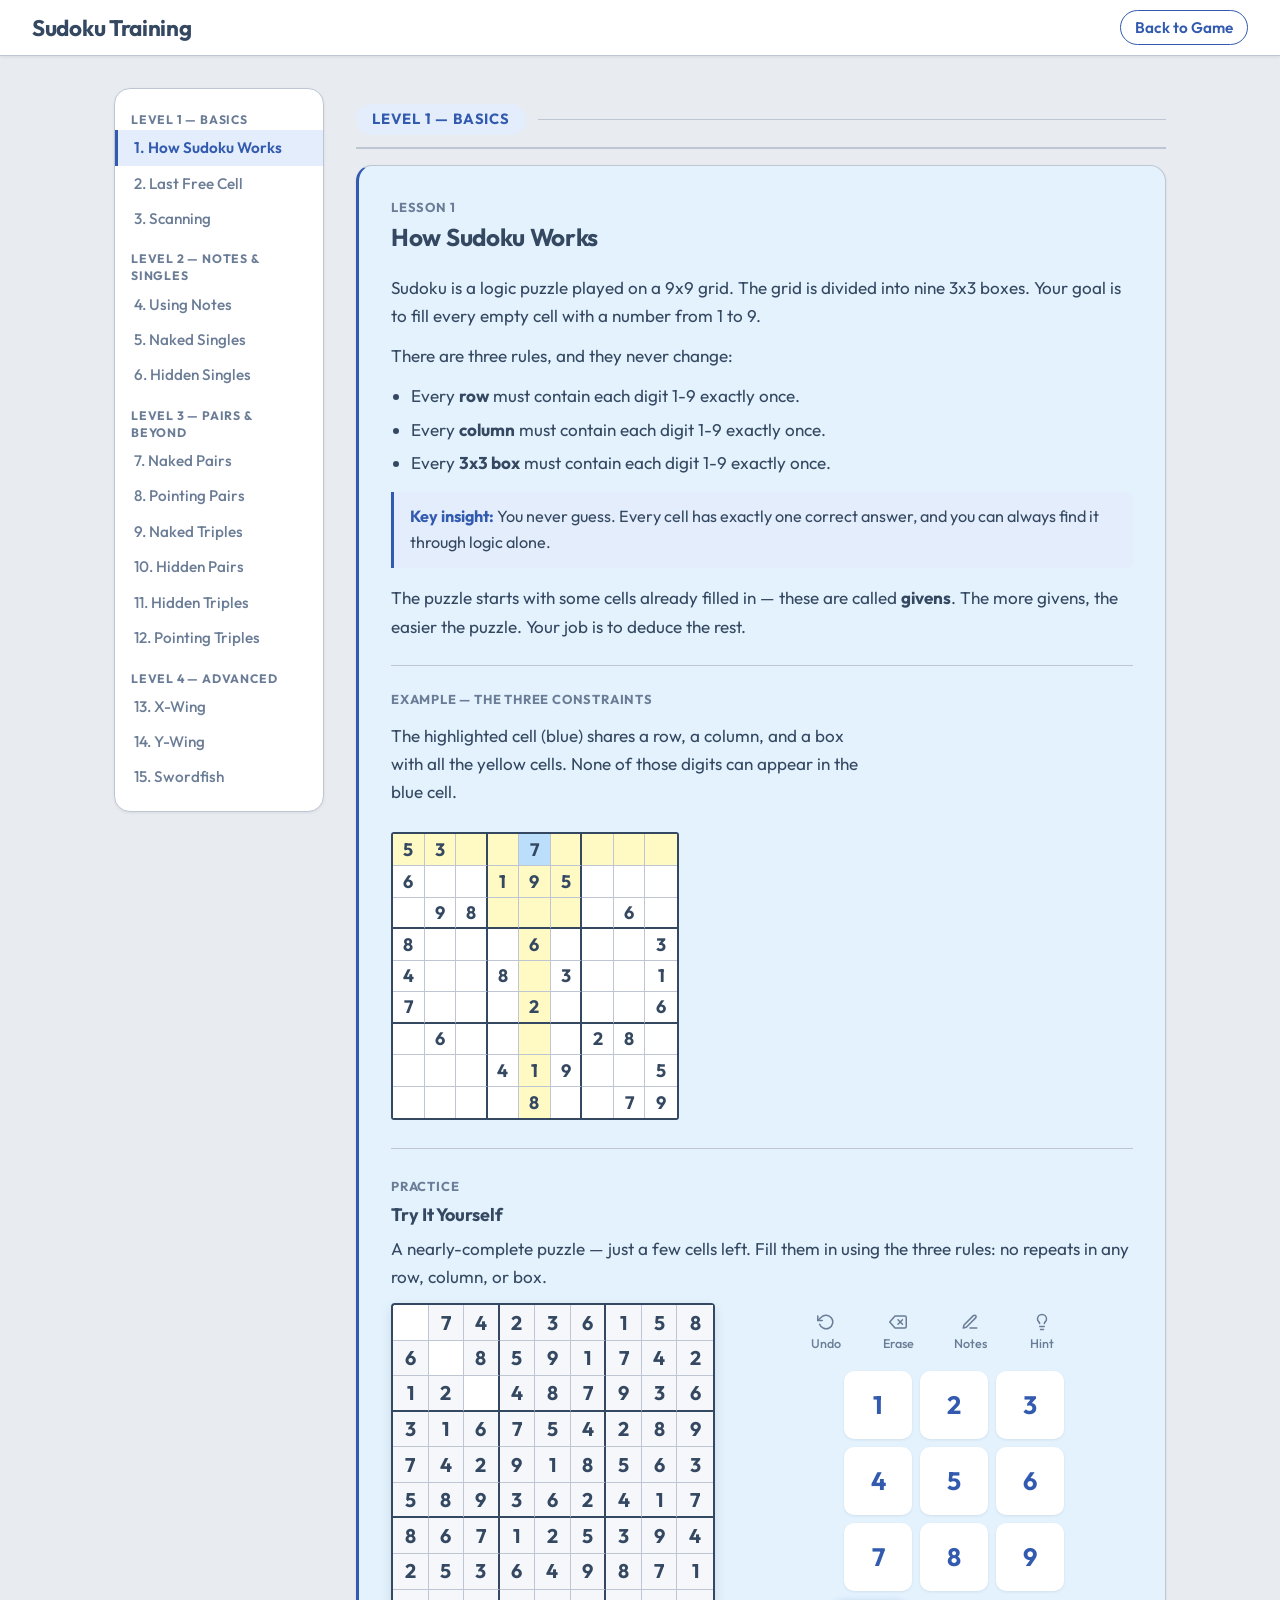
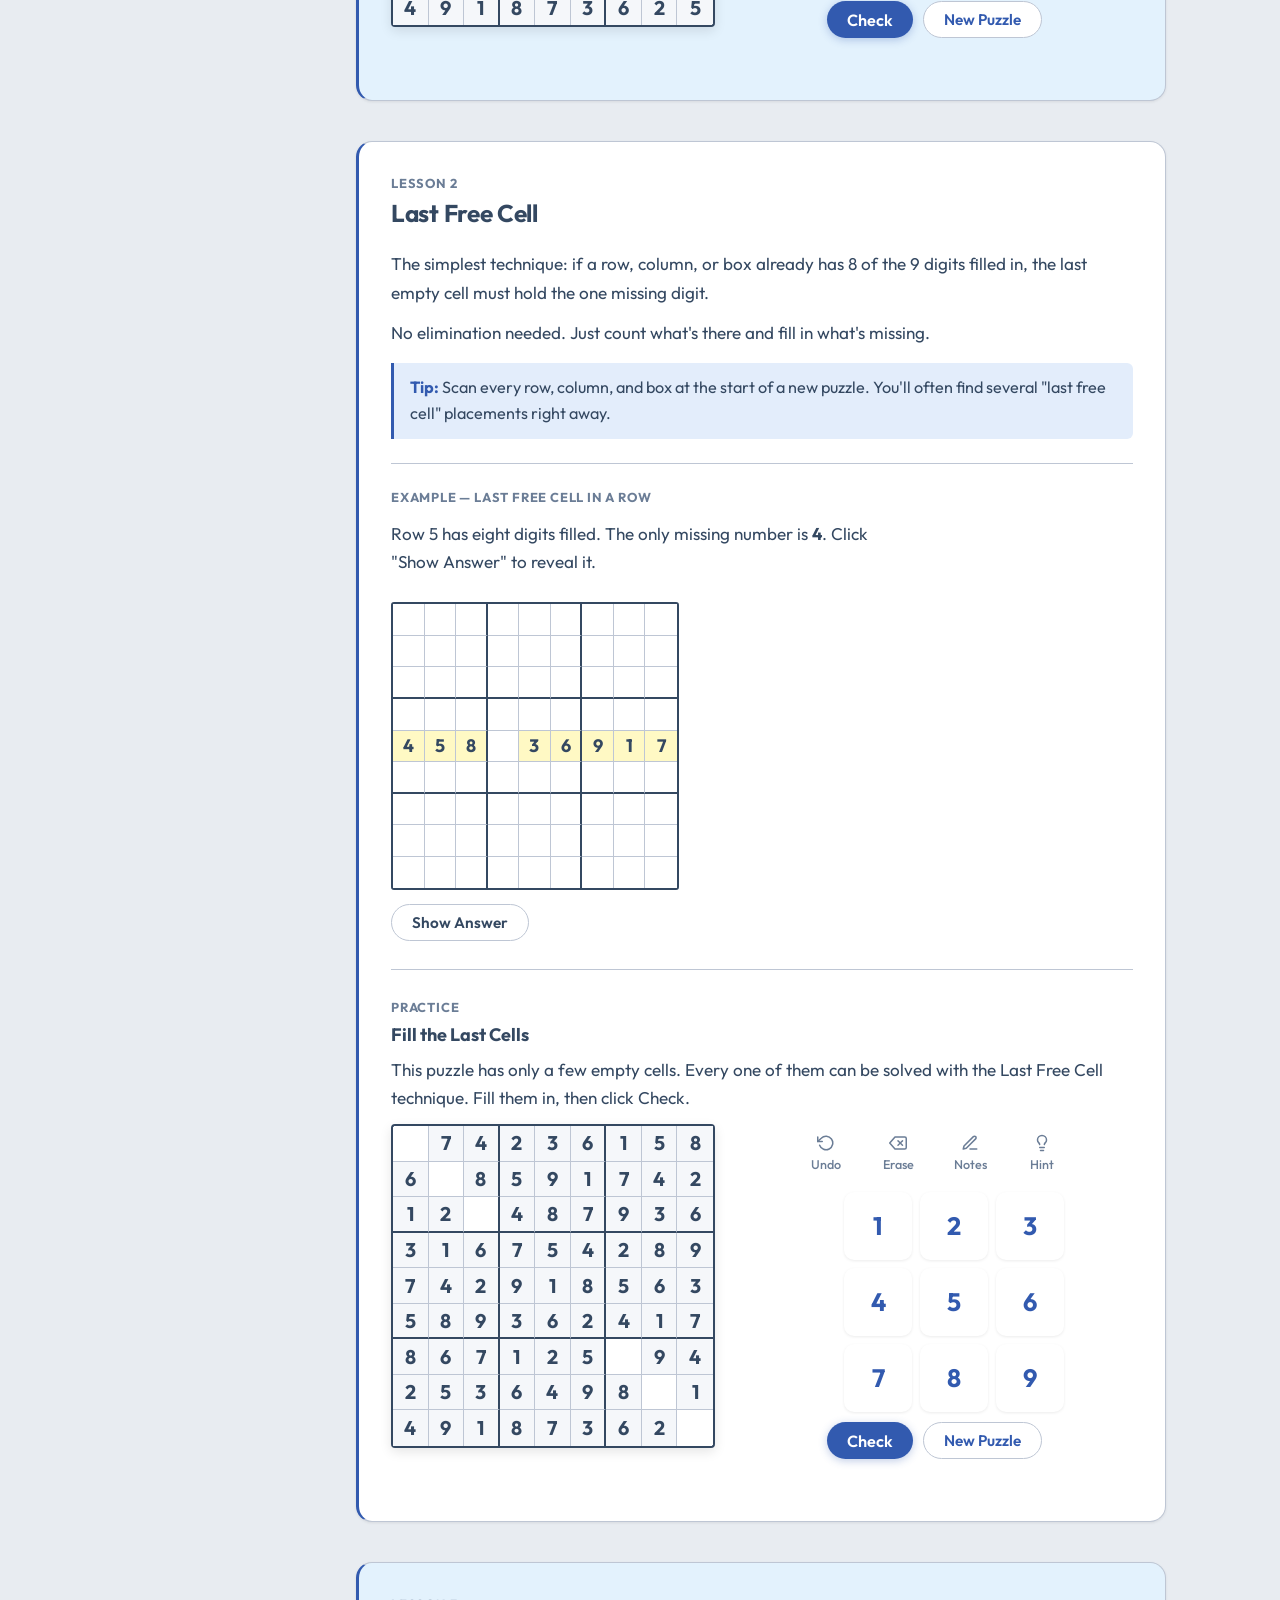
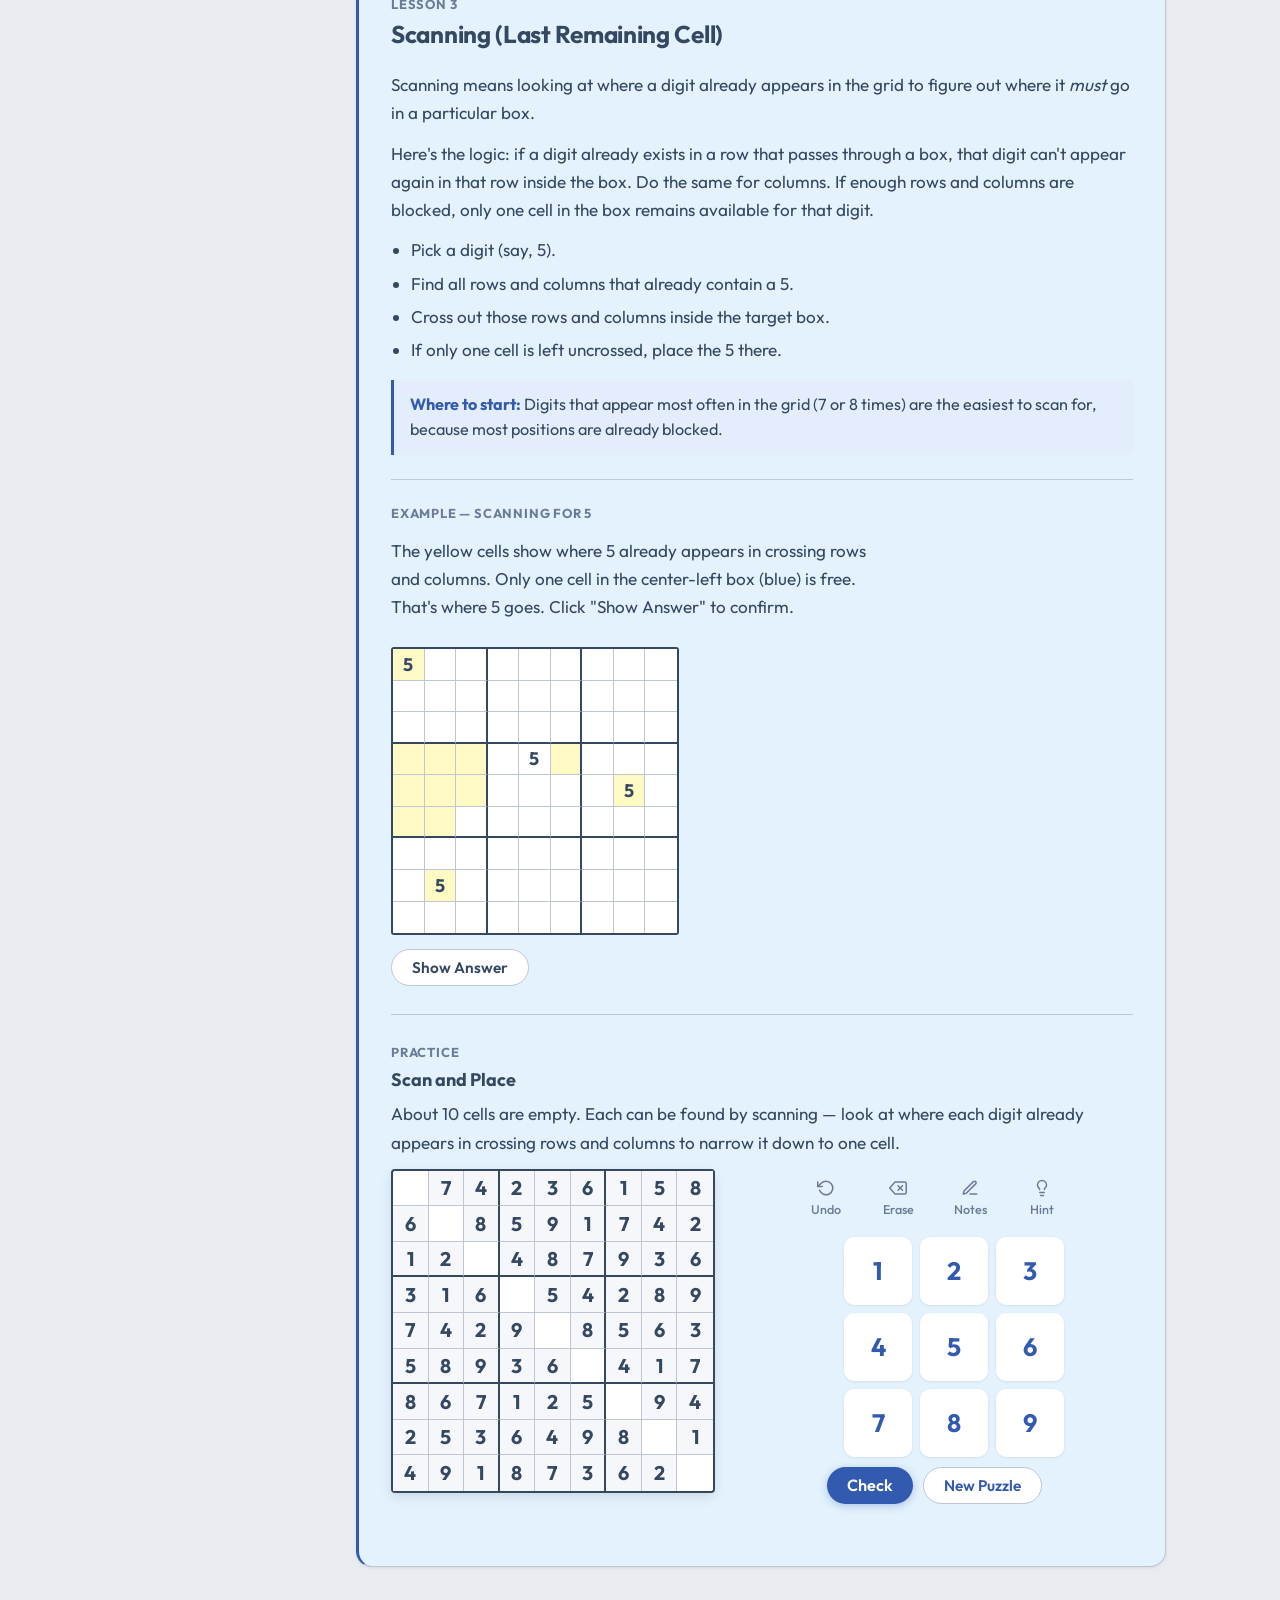
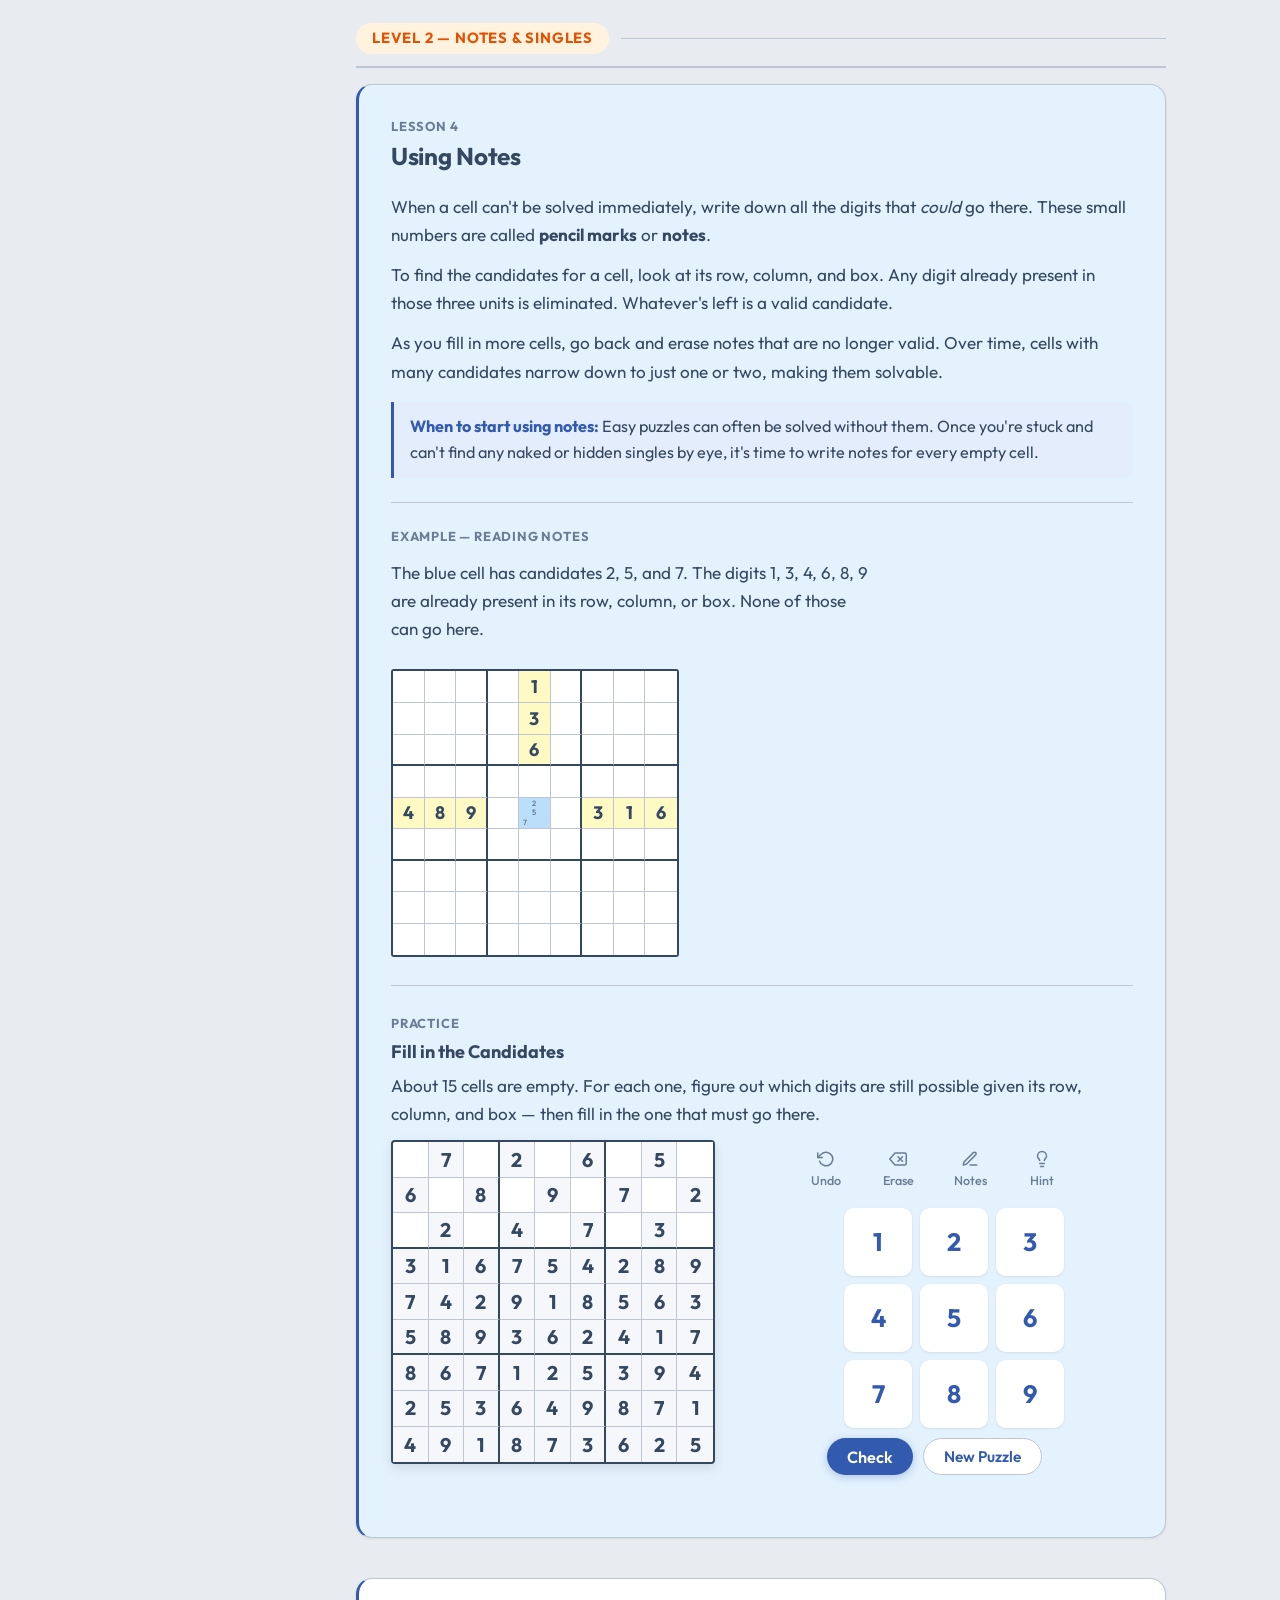
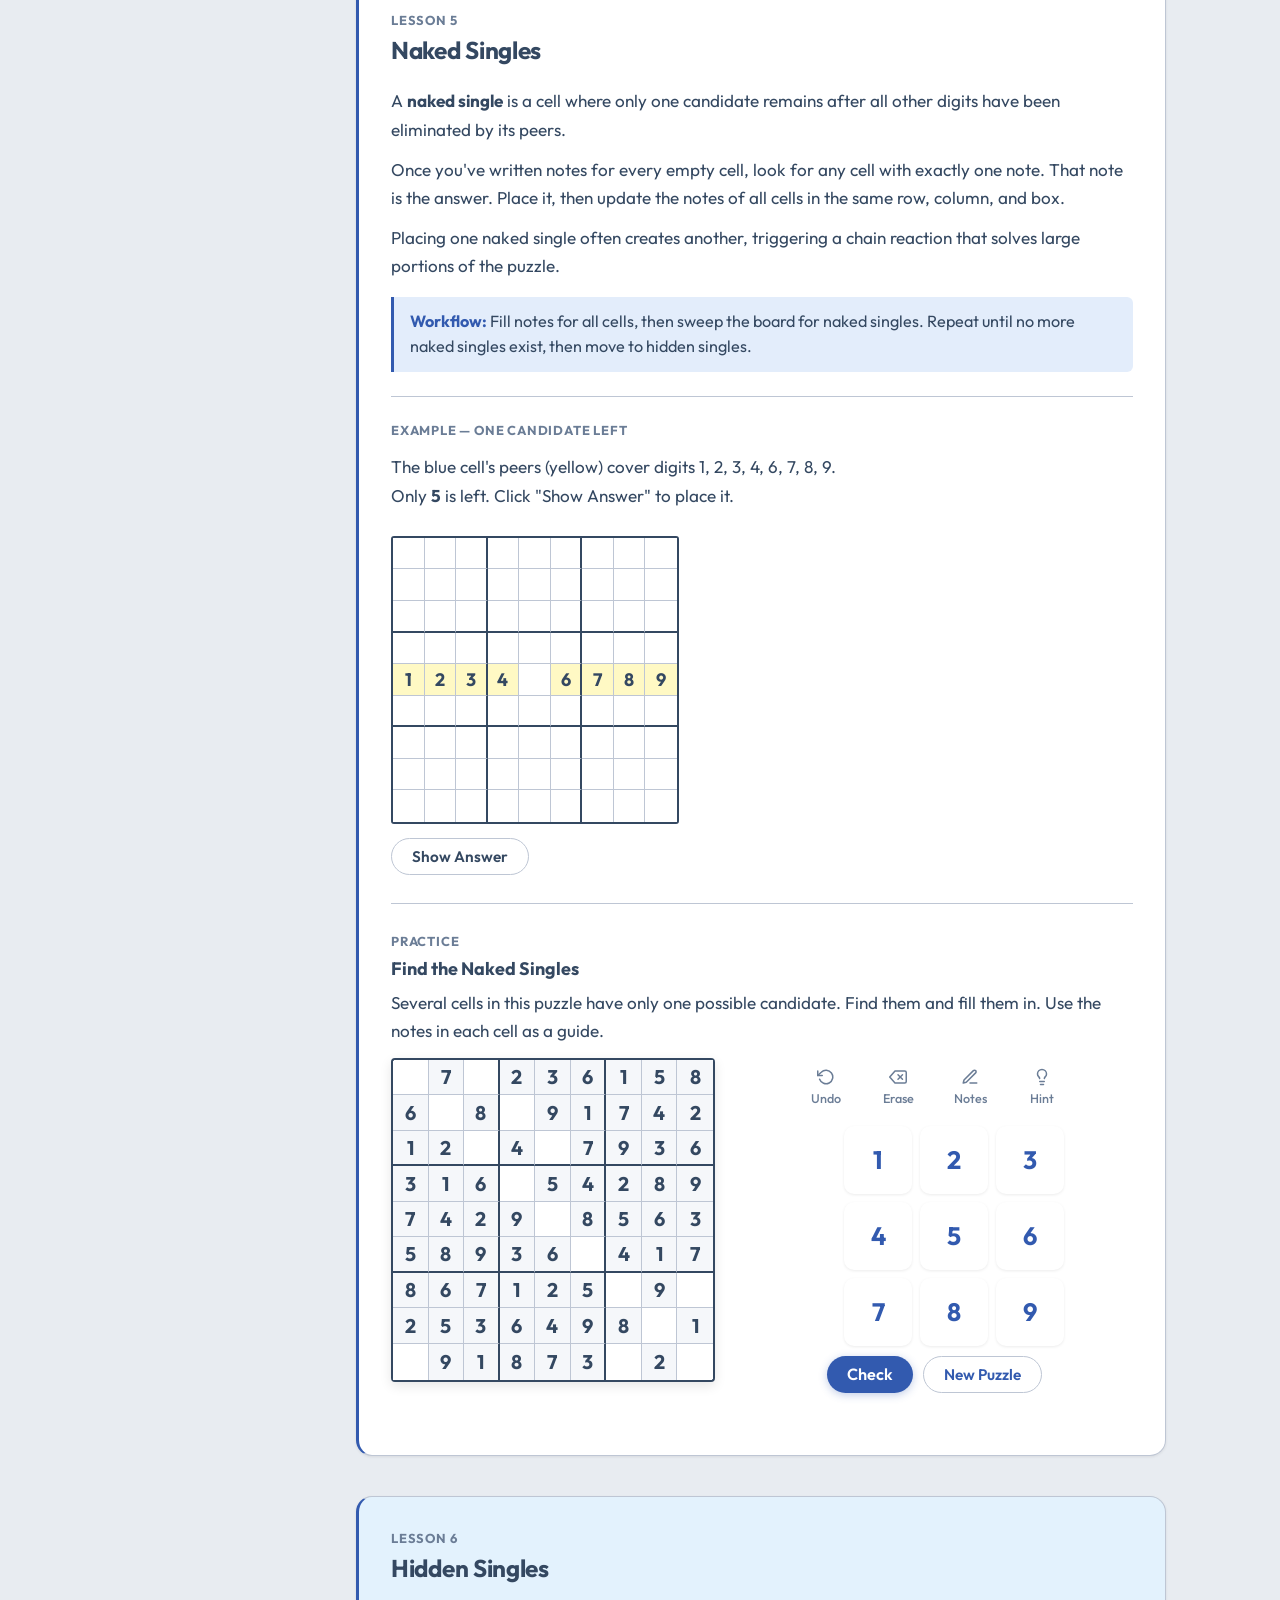
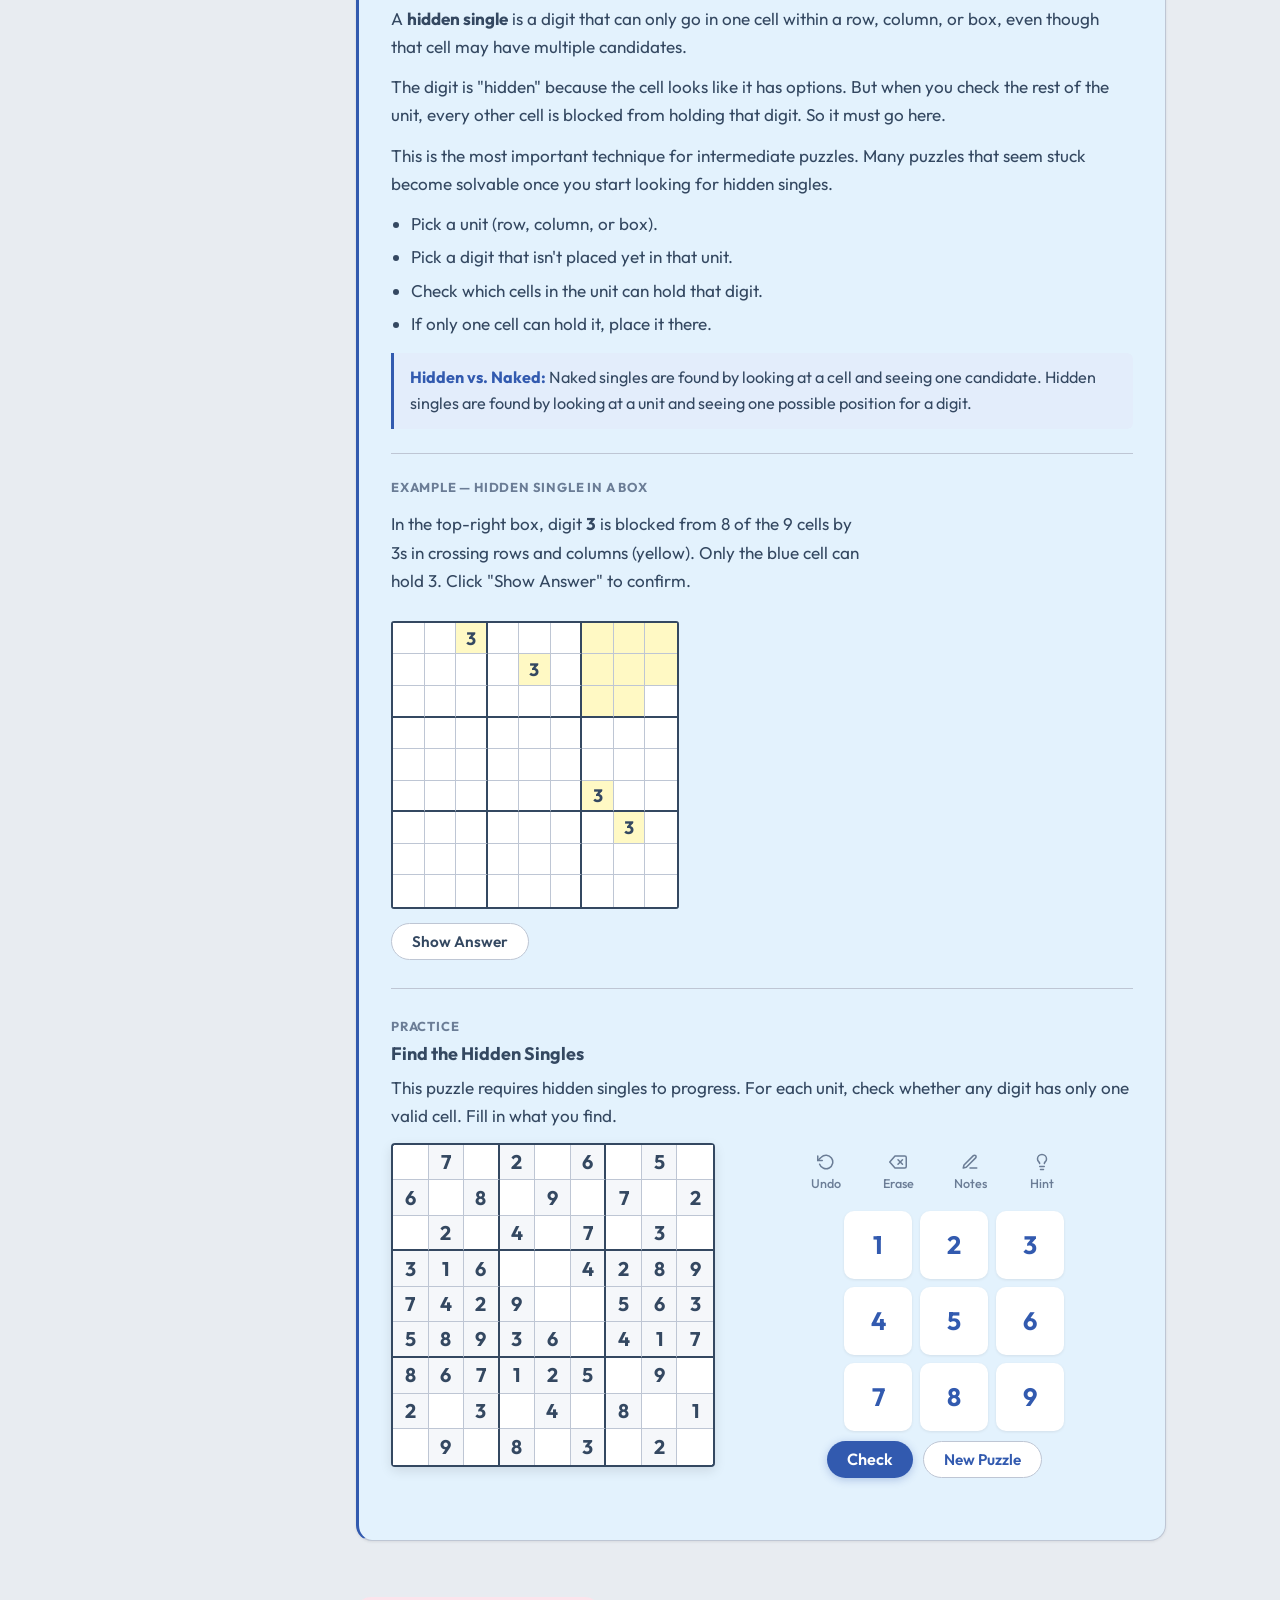
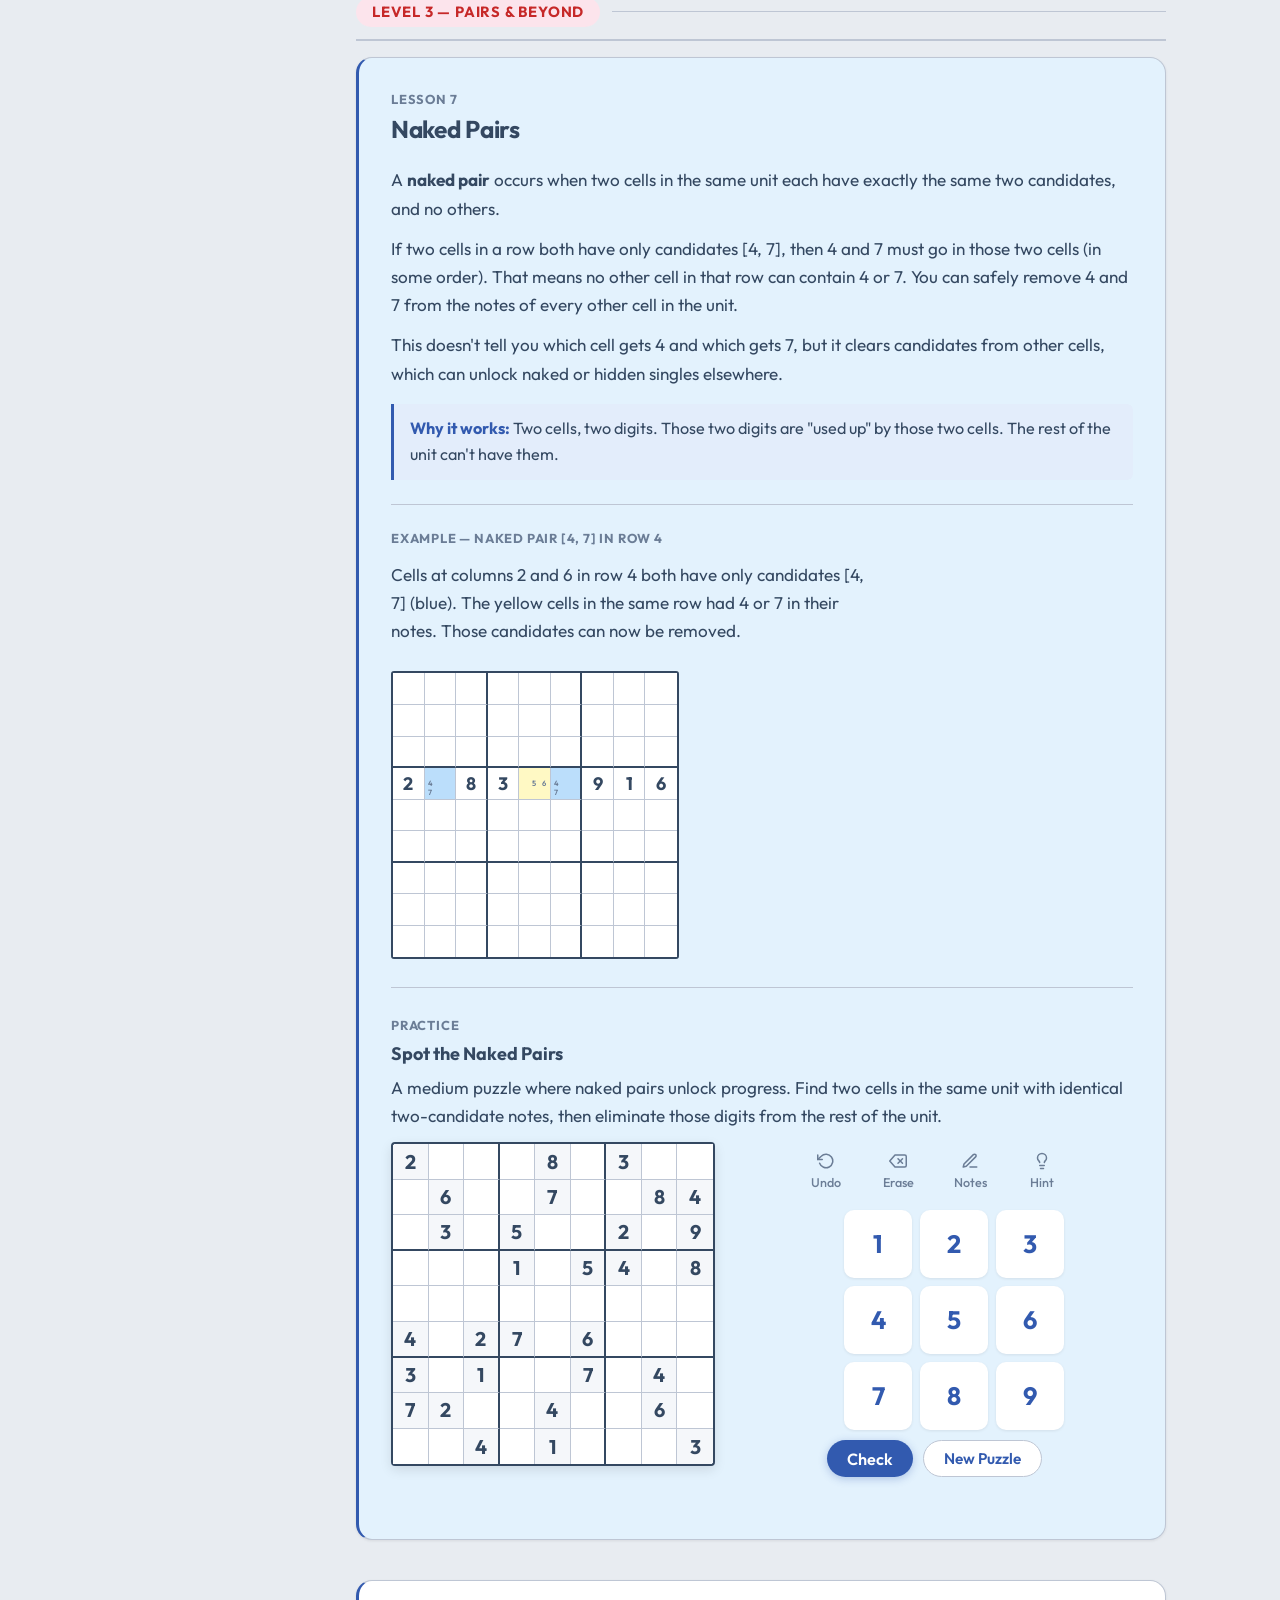
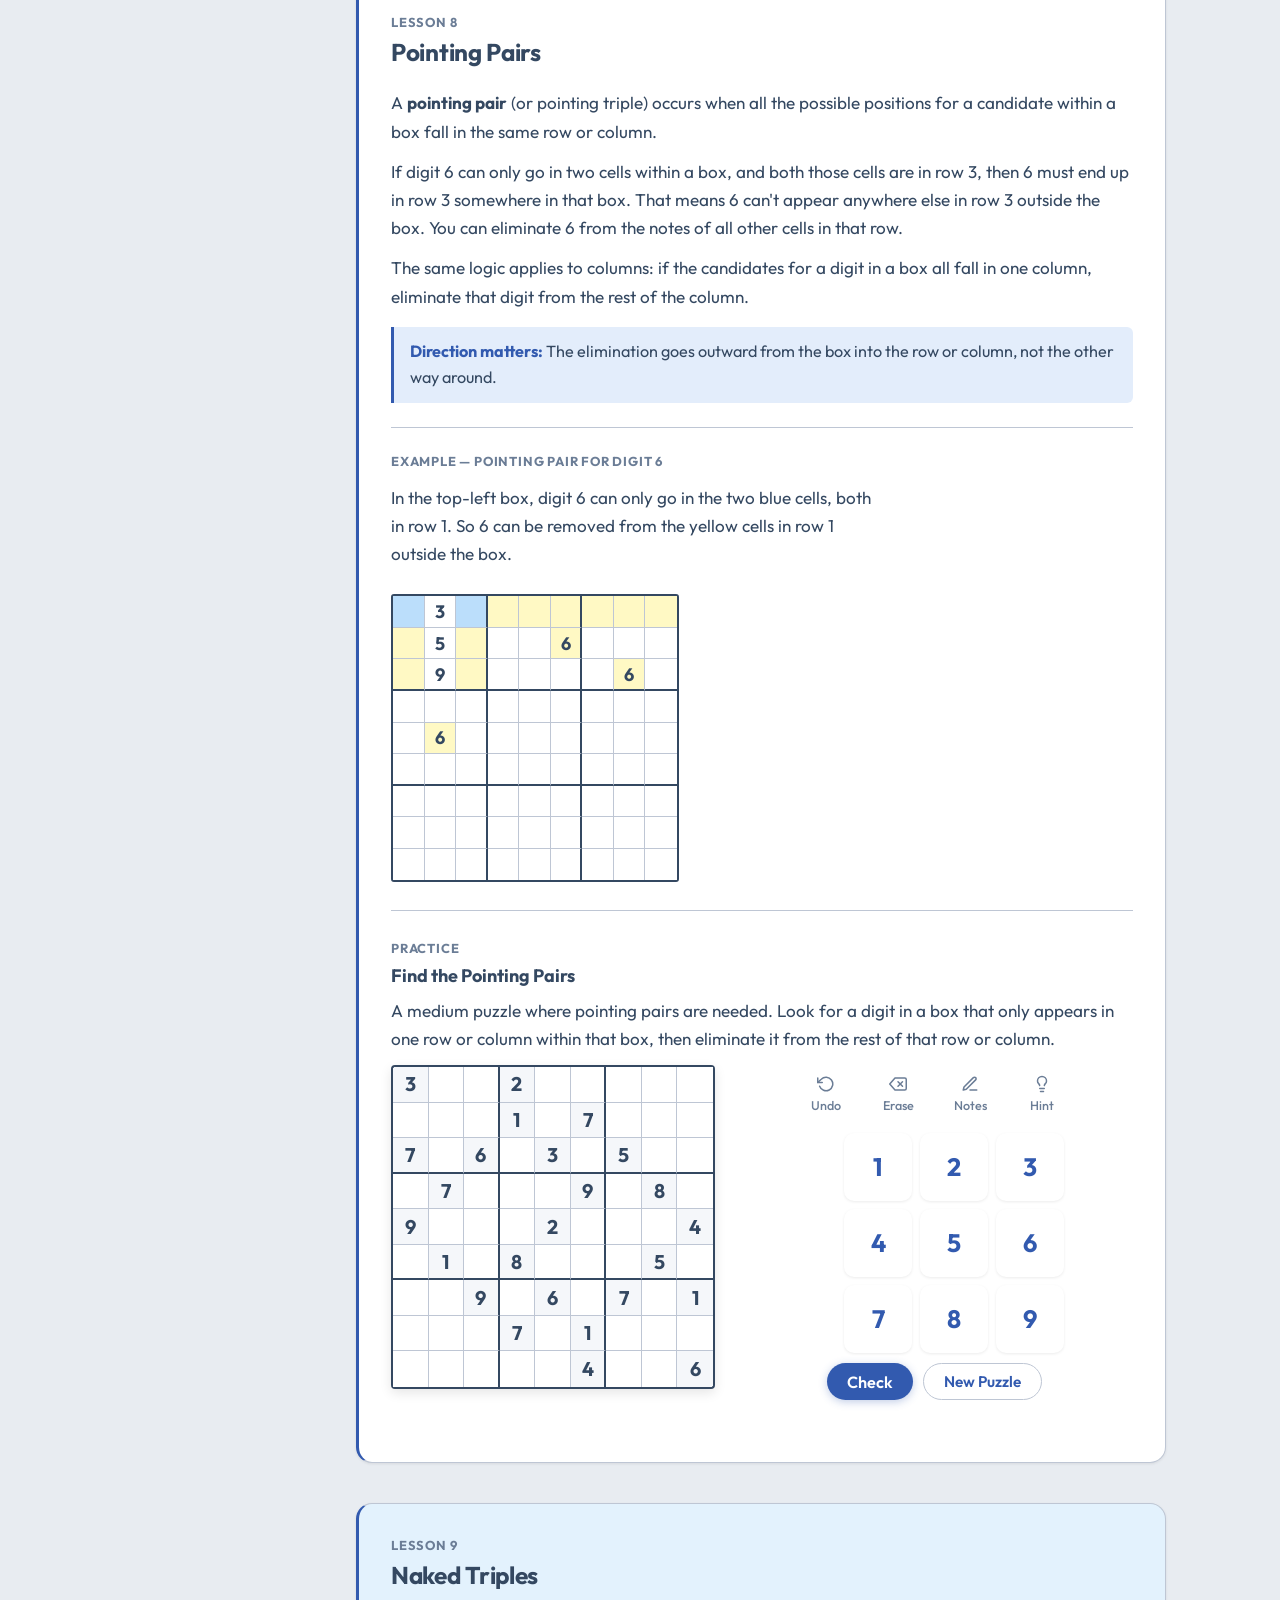
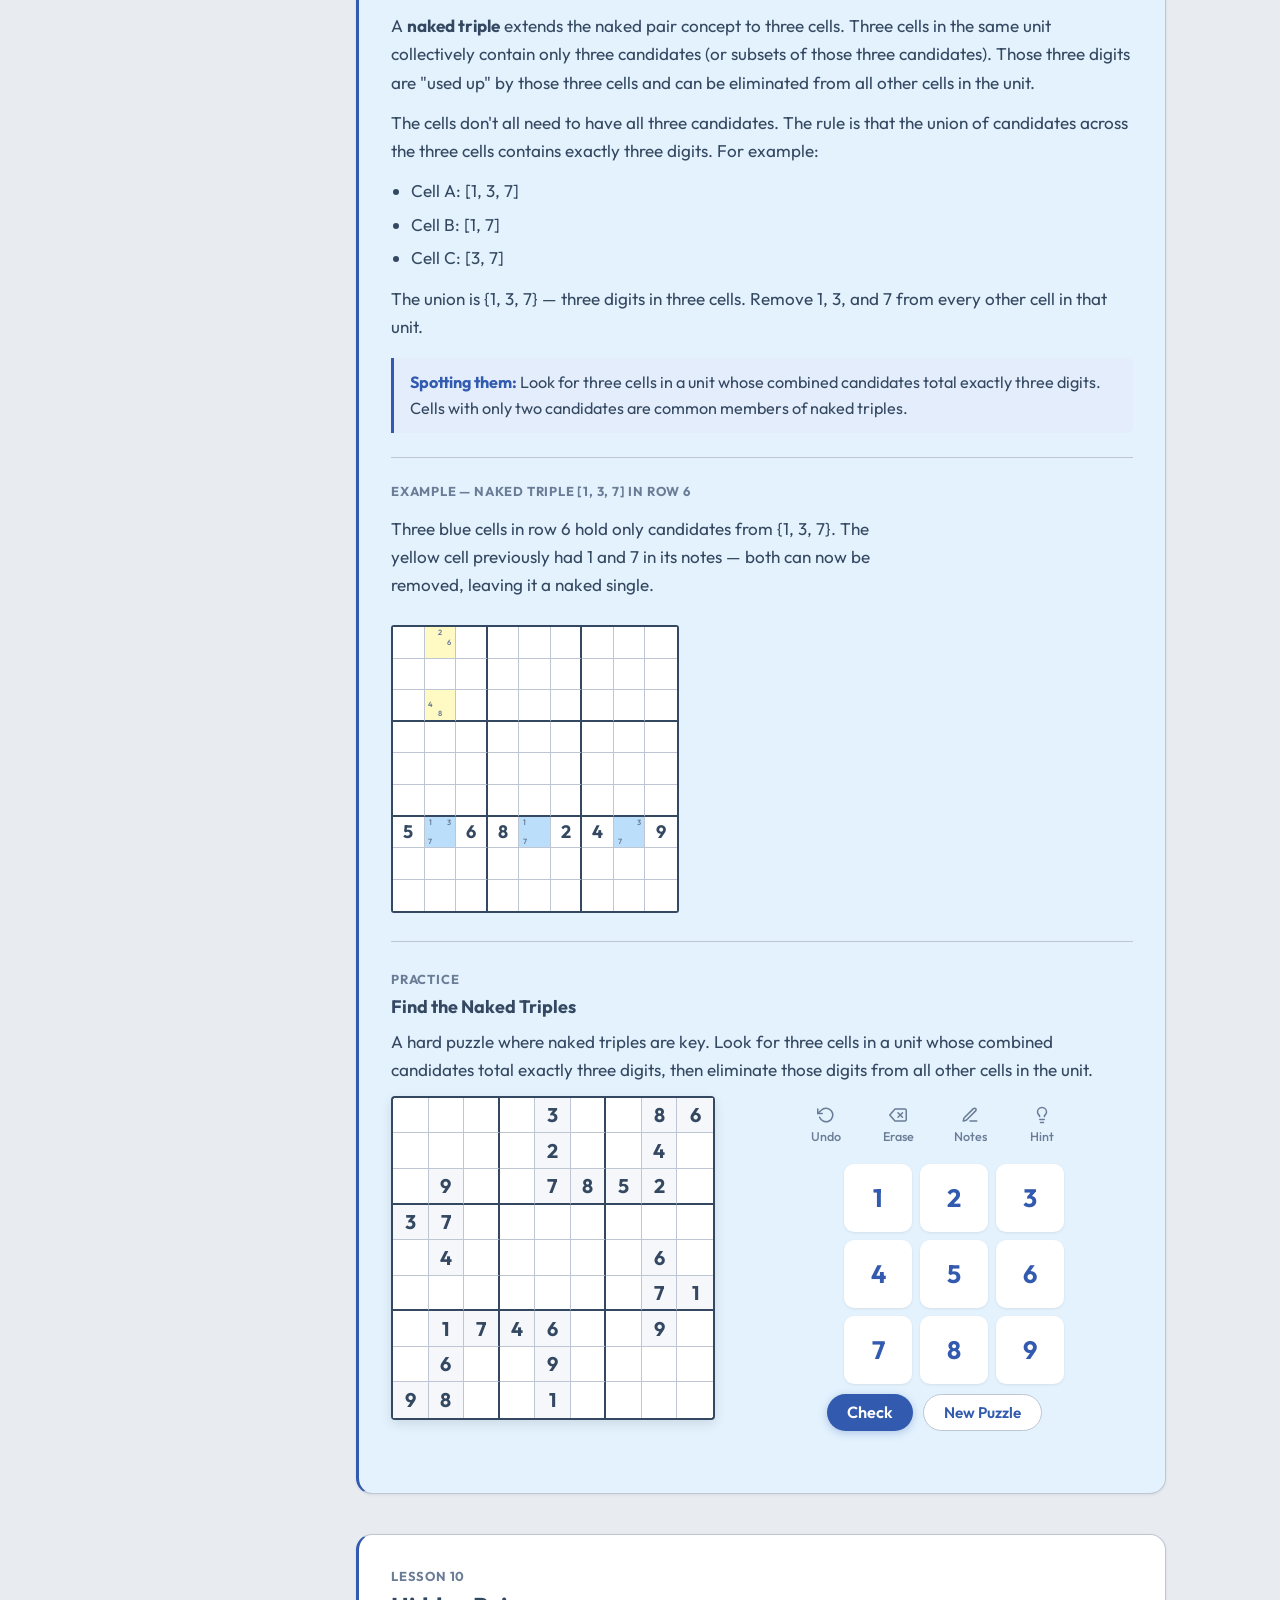
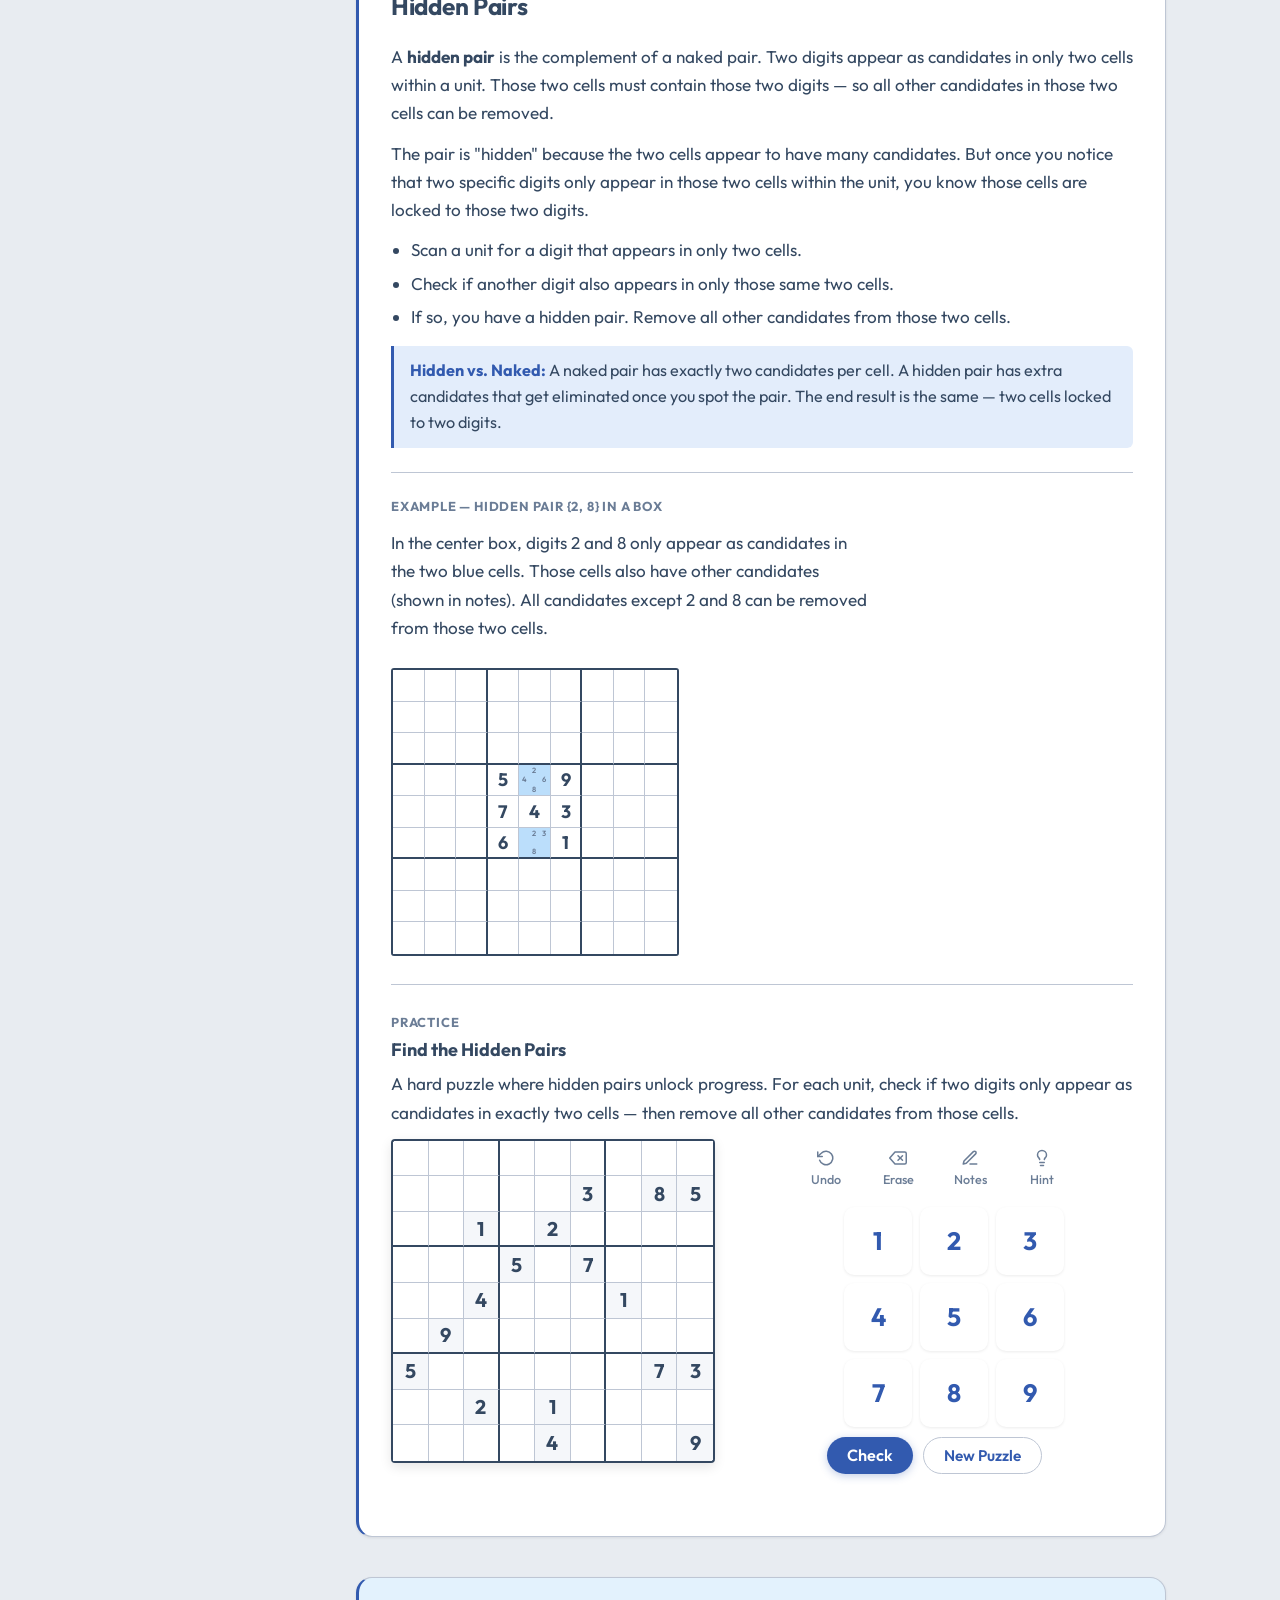
==== commit aae656c3: "feat: train practice unified with game — same classes, icons, undo, hint, highlights" ====
--- a/train.html
+++ b/train.html
@@ -109,9 +109,11 @@
         <div class="practice-layout">
           <div class="practice-board" id="practice-1"></div>
           <div class="practice-controls">
-            <div class="practice-actions">
-              <button class="p-action-btn erase-btn" data-practice="1"><svg width="18" height="18" viewBox="0 0 24 24" fill="none" stroke="currentColor" stroke-width="2" stroke-linecap="round" stroke-linejoin="round"><path d="M21 4H8l-7 8 7 8h13a2 2 0 0 0 2-2V6a2 2 0 0 0-2-2z"/><line x1="18" y1="9" x2="12" y2="15"/><line x1="12" y1="9" x2="18" y2="15"/></svg><span>Erase</span></button>
-              <button class="p-action-btn notes-toggle-btn" data-practice="1"><svg width="18" height="18" viewBox="0 0 24 24" fill="none" stroke="currentColor" stroke-width="2" stroke-linecap="round" stroke-linejoin="round"><path d="M12 20h9"/><path d="M16.5 3.5a2.121 2.121 0 0 1 3 3L7 19l-4 1 1-4L16.5 3.5z"/></svg><span>Notes</span></button>
+            <div class="actions">
+              <button class="action-btn undo-btn" data-practice="1"><svg width="18" height="18" viewBox="0 0 24 24" fill="none" stroke="currentColor" stroke-width="2" stroke-linecap="round" stroke-linejoin="round"><polyline points="1 4 1 10 7 10"/><path d="M3.51 15a9 9 0 1 0 2.13-9.36L1 10"/></svg><span>Undo</span></button>
+              <button class="action-btn erase-btn" data-practice="1"><svg width="18" height="18" viewBox="0 0 24 24" fill="none" stroke="currentColor" stroke-width="2" stroke-linecap="round" stroke-linejoin="round"><path d="M21 4H8l-7 8 7 8h13a2 2 0 0 0 2-2V6a2 2 0 0 0-2-2z"/><line x1="18" y1="9" x2="12" y2="15"/><line x1="12" y1="9" x2="18" y2="15"/></svg><span>Erase</span></button>
+              <button class="action-btn notes-toggle-btn" data-practice="1"><svg width="18" height="18" viewBox="0 0 24 24" fill="none" stroke="currentColor" stroke-width="2" stroke-linecap="round" stroke-linejoin="round"><path d="M12 20h9"/><path d="M16.5 3.5a2.121 2.121 0 0 1 3 3L7 19l-4 1 1-4L16.5 3.5z"/></svg><span>Notes</span></button>
+              <button class="action-btn hint-btn" data-practice="1"><svg width="18" height="18" viewBox="0 0 24 24" fill="none" stroke="currentColor" stroke-width="2" stroke-linecap="round" stroke-linejoin="round"><path d="M9 18h6"/><path d="M10 22h4"/><path d="M15.09 14c.18-.98.65-1.74 1.41-2.5A4.65 4.65 0 0 0 18 8 6 6 0 0 0 6 8c0 1 .23 2.23 1.5 3.5.76.76 1.23 1.52 1.41 2.5"/></svg><span>Hint</span></button>
             </div>
             <div class="practice-numpad" id="numpad-1"></div>
             <div class="practice-footer">
@@ -155,9 +157,11 @@
         <div class="practice-layout">
           <div class="practice-board" id="practice-2"></div>
           <div class="practice-controls">
-            <div class="practice-actions">
-              <button class="p-action-btn erase-btn" data-practice="2"><svg width="18" height="18" viewBox="0 0 24 24" fill="none" stroke="currentColor" stroke-width="2" stroke-linecap="round" stroke-linejoin="round"><path d="M21 4H8l-7 8 7 8h13a2 2 0 0 0 2-2V6a2 2 0 0 0-2-2z"/><line x1="18" y1="9" x2="12" y2="15"/><line x1="12" y1="9" x2="18" y2="15"/></svg><span>Erase</span></button>
-              <button class="p-action-btn notes-toggle-btn" data-practice="2"><svg width="18" height="18" viewBox="0 0 24 24" fill="none" stroke="currentColor" stroke-width="2" stroke-linecap="round" stroke-linejoin="round"><path d="M12 20h9"/><path d="M16.5 3.5a2.121 2.121 0 0 1 3 3L7 19l-4 1 1-4L16.5 3.5z"/></svg><span>Notes</span></button>
+            <div class="actions">
+              <button class="action-btn undo-btn" data-practice="2"><svg width="18" height="18" viewBox="0 0 24 24" fill="none" stroke="currentColor" stroke-width="2" stroke-linecap="round" stroke-linejoin="round"><polyline points="1 4 1 10 7 10"/><path d="M3.51 15a9 9 0 1 0 2.13-9.36L1 10"/></svg><span>Undo</span></button>
+              <button class="action-btn erase-btn" data-practice="2"><svg width="18" height="18" viewBox="0 0 24 24" fill="none" stroke="currentColor" stroke-width="2" stroke-linecap="round" stroke-linejoin="round"><path d="M21 4H8l-7 8 7 8h13a2 2 0 0 0 2-2V6a2 2 0 0 0-2-2z"/><line x1="18" y1="9" x2="12" y2="15"/><line x1="12" y1="9" x2="18" y2="15"/></svg><span>Erase</span></button>
+              <button class="action-btn notes-toggle-btn" data-practice="2"><svg width="18" height="18" viewBox="0 0 24 24" fill="none" stroke="currentColor" stroke-width="2" stroke-linecap="round" stroke-linejoin="round"><path d="M12 20h9"/><path d="M16.5 3.5a2.121 2.121 0 0 1 3 3L7 19l-4 1 1-4L16.5 3.5z"/></svg><span>Notes</span></button>
+              <button class="action-btn hint-btn" data-practice="2"><svg width="18" height="18" viewBox="0 0 24 24" fill="none" stroke="currentColor" stroke-width="2" stroke-linecap="round" stroke-linejoin="round"><path d="M9 18h6"/><path d="M10 22h4"/><path d="M15.09 14c.18-.98.65-1.74 1.41-2.5A4.65 4.65 0 0 0 18 8 6 6 0 0 0 6 8c0 1 .23 2.23 1.5 3.5.76.76 1.23 1.52 1.41 2.5"/></svg><span>Hint</span></button>
             </div>
             <div class="practice-numpad" id="numpad-2"></div>
             <div class="practice-footer">
@@ -208,9 +212,11 @@
         <div class="practice-layout">
           <div class="practice-board" id="practice-3"></div>
           <div class="practice-controls">
-            <div class="practice-actions">
-              <button class="p-action-btn erase-btn" data-practice="3"><svg width="18" height="18" viewBox="0 0 24 24" fill="none" stroke="currentColor" stroke-width="2" stroke-linecap="round" stroke-linejoin="round"><path d="M21 4H8l-7 8 7 8h13a2 2 0 0 0 2-2V6a2 2 0 0 0-2-2z"/><line x1="18" y1="9" x2="12" y2="15"/><line x1="12" y1="9" x2="18" y2="15"/></svg><span>Erase</span></button>
-              <button class="p-action-btn notes-toggle-btn" data-practice="3"><svg width="18" height="18" viewBox="0 0 24 24" fill="none" stroke="currentColor" stroke-width="2" stroke-linecap="round" stroke-linejoin="round"><path d="M12 20h9"/><path d="M16.5 3.5a2.121 2.121 0 0 1 3 3L7 19l-4 1 1-4L16.5 3.5z"/></svg><span>Notes</span></button>
+            <div class="actions">
+              <button class="action-btn undo-btn" data-practice="3"><svg width="18" height="18" viewBox="0 0 24 24" fill="none" stroke="currentColor" stroke-width="2" stroke-linecap="round" stroke-linejoin="round"><polyline points="1 4 1 10 7 10"/><path d="M3.51 15a9 9 0 1 0 2.13-9.36L1 10"/></svg><span>Undo</span></button>
+              <button class="action-btn erase-btn" data-practice="3"><svg width="18" height="18" viewBox="0 0 24 24" fill="none" stroke="currentColor" stroke-width="2" stroke-linecap="round" stroke-linejoin="round"><path d="M21 4H8l-7 8 7 8h13a2 2 0 0 0 2-2V6a2 2 0 0 0-2-2z"/><line x1="18" y1="9" x2="12" y2="15"/><line x1="12" y1="9" x2="18" y2="15"/></svg><span>Erase</span></button>
+              <button class="action-btn notes-toggle-btn" data-practice="3"><svg width="18" height="18" viewBox="0 0 24 24" fill="none" stroke="currentColor" stroke-width="2" stroke-linecap="round" stroke-linejoin="round"><path d="M12 20h9"/><path d="M16.5 3.5a2.121 2.121 0 0 1 3 3L7 19l-4 1 1-4L16.5 3.5z"/></svg><span>Notes</span></button>
+              <button class="action-btn hint-btn" data-practice="3"><svg width="18" height="18" viewBox="0 0 24 24" fill="none" stroke="currentColor" stroke-width="2" stroke-linecap="round" stroke-linejoin="round"><path d="M9 18h6"/><path d="M10 22h4"/><path d="M15.09 14c.18-.98.65-1.74 1.41-2.5A4.65 4.65 0 0 0 18 8 6 6 0 0 0 6 8c0 1 .23 2.23 1.5 3.5.76.76 1.23 1.52 1.41 2.5"/></svg><span>Hint</span></button>
             </div>
             <div class="practice-numpad" id="numpad-3"></div>
             <div class="practice-footer">
@@ -261,9 +267,11 @@
         <div class="practice-layout">
           <div class="practice-board" id="practice-4"></div>
           <div class="practice-controls">
-            <div class="practice-actions">
-              <button class="p-action-btn erase-btn" data-practice="4"><svg width="18" height="18" viewBox="0 0 24 24" fill="none" stroke="currentColor" stroke-width="2" stroke-linecap="round" stroke-linejoin="round"><path d="M21 4H8l-7 8 7 8h13a2 2 0 0 0 2-2V6a2 2 0 0 0-2-2z"/><line x1="18" y1="9" x2="12" y2="15"/><line x1="12" y1="9" x2="18" y2="15"/></svg><span>Erase</span></button>
-              <button class="p-action-btn notes-toggle-btn" data-practice="4"><svg width="18" height="18" viewBox="0 0 24 24" fill="none" stroke="currentColor" stroke-width="2" stroke-linecap="round" stroke-linejoin="round"><path d="M12 20h9"/><path d="M16.5 3.5a2.121 2.121 0 0 1 3 3L7 19l-4 1 1-4L16.5 3.5z"/></svg><span>Notes</span></button>
+            <div class="actions">
+              <button class="action-btn undo-btn" data-practice="4"><svg width="18" height="18" viewBox="0 0 24 24" fill="none" stroke="currentColor" stroke-width="2" stroke-linecap="round" stroke-linejoin="round"><polyline points="1 4 1 10 7 10"/><path d="M3.51 15a9 9 0 1 0 2.13-9.36L1 10"/></svg><span>Undo</span></button>
+              <button class="action-btn erase-btn" data-practice="4"><svg width="18" height="18" viewBox="0 0 24 24" fill="none" stroke="currentColor" stroke-width="2" stroke-linecap="round" stroke-linejoin="round"><path d="M21 4H8l-7 8 7 8h13a2 2 0 0 0 2-2V6a2 2 0 0 0-2-2z"/><line x1="18" y1="9" x2="12" y2="15"/><line x1="12" y1="9" x2="18" y2="15"/></svg><span>Erase</span></button>
+              <button class="action-btn notes-toggle-btn" data-practice="4"><svg width="18" height="18" viewBox="0 0 24 24" fill="none" stroke="currentColor" stroke-width="2" stroke-linecap="round" stroke-linejoin="round"><path d="M12 20h9"/><path d="M16.5 3.5a2.121 2.121 0 0 1 3 3L7 19l-4 1 1-4L16.5 3.5z"/></svg><span>Notes</span></button>
+              <button class="action-btn hint-btn" data-practice="4"><svg width="18" height="18" viewBox="0 0 24 24" fill="none" stroke="currentColor" stroke-width="2" stroke-linecap="round" stroke-linejoin="round"><path d="M9 18h6"/><path d="M10 22h4"/><path d="M15.09 14c.18-.98.65-1.74 1.41-2.5A4.65 4.65 0 0 0 18 8 6 6 0 0 0 6 8c0 1 .23 2.23 1.5 3.5.76.76 1.23 1.52 1.41 2.5"/></svg><span>Hint</span></button>
             </div>
             <div class="practice-numpad" id="numpad-4"></div>
             <div class="practice-footer">
@@ -309,9 +317,11 @@
         <div class="practice-layout">
           <div class="practice-board" id="practice-5"></div>
           <div class="practice-controls">
-            <div class="practice-actions">
-              <button class="p-action-btn erase-btn" data-practice="5"><svg width="18" height="18" viewBox="0 0 24 24" fill="none" stroke="currentColor" stroke-width="2" stroke-linecap="round" stroke-linejoin="round"><path d="M21 4H8l-7 8 7 8h13a2 2 0 0 0 2-2V6a2 2 0 0 0-2-2z"/><line x1="18" y1="9" x2="12" y2="15"/><line x1="12" y1="9" x2="18" y2="15"/></svg><span>Erase</span></button>
-              <button class="p-action-btn notes-toggle-btn" data-practice="5"><svg width="18" height="18" viewBox="0 0 24 24" fill="none" stroke="currentColor" stroke-width="2" stroke-linecap="round" stroke-linejoin="round"><path d="M12 20h9"/><path d="M16.5 3.5a2.121 2.121 0 0 1 3 3L7 19l-4 1 1-4L16.5 3.5z"/></svg><span>Notes</span></button>
+            <div class="actions">
+              <button class="action-btn undo-btn" data-practice="5"><svg width="18" height="18" viewBox="0 0 24 24" fill="none" stroke="currentColor" stroke-width="2" stroke-linecap="round" stroke-linejoin="round"><polyline points="1 4 1 10 7 10"/><path d="M3.51 15a9 9 0 1 0 2.13-9.36L1 10"/></svg><span>Undo</span></button>
+              <button class="action-btn erase-btn" data-practice="5"><svg width="18" height="18" viewBox="0 0 24 24" fill="none" stroke="currentColor" stroke-width="2" stroke-linecap="round" stroke-linejoin="round"><path d="M21 4H8l-7 8 7 8h13a2 2 0 0 0 2-2V6a2 2 0 0 0-2-2z"/><line x1="18" y1="9" x2="12" y2="15"/><line x1="12" y1="9" x2="18" y2="15"/></svg><span>Erase</span></button>
+              <button class="action-btn notes-toggle-btn" data-practice="5"><svg width="18" height="18" viewBox="0 0 24 24" fill="none" stroke="currentColor" stroke-width="2" stroke-linecap="round" stroke-linejoin="round"><path d="M12 20h9"/><path d="M16.5 3.5a2.121 2.121 0 0 1 3 3L7 19l-4 1 1-4L16.5 3.5z"/></svg><span>Notes</span></button>
+              <button class="action-btn hint-btn" data-practice="5"><svg width="18" height="18" viewBox="0 0 24 24" fill="none" stroke="currentColor" stroke-width="2" stroke-linecap="round" stroke-linejoin="round"><path d="M9 18h6"/><path d="M10 22h4"/><path d="M15.09 14c.18-.98.65-1.74 1.41-2.5A4.65 4.65 0 0 0 18 8 6 6 0 0 0 6 8c0 1 .23 2.23 1.5 3.5.76.76 1.23 1.52 1.41 2.5"/></svg><span>Hint</span></button>
             </div>
             <div class="practice-numpad" id="numpad-5"></div>
             <div class="practice-footer">
@@ -364,9 +374,11 @@
         <div class="practice-layout">
           <div class="practice-board" id="practice-6"></div>
           <div class="practice-controls">
-            <div class="practice-actions">
-              <button class="p-action-btn erase-btn" data-practice="6"><svg width="18" height="18" viewBox="0 0 24 24" fill="none" stroke="currentColor" stroke-width="2" stroke-linecap="round" stroke-linejoin="round"><path d="M21 4H8l-7 8 7 8h13a2 2 0 0 0 2-2V6a2 2 0 0 0-2-2z"/><line x1="18" y1="9" x2="12" y2="15"/><line x1="12" y1="9" x2="18" y2="15"/></svg><span>Erase</span></button>
-              <button class="p-action-btn notes-toggle-btn" data-practice="6"><svg width="18" height="18" viewBox="0 0 24 24" fill="none" stroke="currentColor" stroke-width="2" stroke-linecap="round" stroke-linejoin="round"><path d="M12 20h9"/><path d="M16.5 3.5a2.121 2.121 0 0 1 3 3L7 19l-4 1 1-4L16.5 3.5z"/></svg><span>Notes</span></button>
+            <div class="actions">
+              <button class="action-btn undo-btn" data-practice="6"><svg width="18" height="18" viewBox="0 0 24 24" fill="none" stroke="currentColor" stroke-width="2" stroke-linecap="round" stroke-linejoin="round"><polyline points="1 4 1 10 7 10"/><path d="M3.51 15a9 9 0 1 0 2.13-9.36L1 10"/></svg><span>Undo</span></button>
+              <button class="action-btn erase-btn" data-practice="6"><svg width="18" height="18" viewBox="0 0 24 24" fill="none" stroke="currentColor" stroke-width="2" stroke-linecap="round" stroke-linejoin="round"><path d="M21 4H8l-7 8 7 8h13a2 2 0 0 0 2-2V6a2 2 0 0 0-2-2z"/><line x1="18" y1="9" x2="12" y2="15"/><line x1="12" y1="9" x2="18" y2="15"/></svg><span>Erase</span></button>
+              <button class="action-btn notes-toggle-btn" data-practice="6"><svg width="18" height="18" viewBox="0 0 24 24" fill="none" stroke="currentColor" stroke-width="2" stroke-linecap="round" stroke-linejoin="round"><path d="M12 20h9"/><path d="M16.5 3.5a2.121 2.121 0 0 1 3 3L7 19l-4 1 1-4L16.5 3.5z"/></svg><span>Notes</span></button>
+              <button class="action-btn hint-btn" data-practice="6"><svg width="18" height="18" viewBox="0 0 24 24" fill="none" stroke="currentColor" stroke-width="2" stroke-linecap="round" stroke-linejoin="round"><path d="M9 18h6"/><path d="M10 22h4"/><path d="M15.09 14c.18-.98.65-1.74 1.41-2.5A4.65 4.65 0 0 0 18 8 6 6 0 0 0 6 8c0 1 .23 2.23 1.5 3.5.76.76 1.23 1.52 1.41 2.5"/></svg><span>Hint</span></button>
             </div>
             <div class="practice-numpad" id="numpad-6"></div>
             <div class="practice-footer">
@@ -417,9 +429,11 @@
         <div class="practice-layout">
           <div class="practice-board" id="practice-7"></div>
           <div class="practice-controls">
-            <div class="practice-actions">
-              <button class="p-action-btn erase-btn" data-practice="7"><svg width="18" height="18" viewBox="0 0 24 24" fill="none" stroke="currentColor" stroke-width="2" stroke-linecap="round" stroke-linejoin="round"><path d="M21 4H8l-7 8 7 8h13a2 2 0 0 0 2-2V6a2 2 0 0 0-2-2z"/><line x1="18" y1="9" x2="12" y2="15"/><line x1="12" y1="9" x2="18" y2="15"/></svg><span>Erase</span></button>
-              <button class="p-action-btn notes-toggle-btn" data-practice="7"><svg width="18" height="18" viewBox="0 0 24 24" fill="none" stroke="currentColor" stroke-width="2" stroke-linecap="round" stroke-linejoin="round"><path d="M12 20h9"/><path d="M16.5 3.5a2.121 2.121 0 0 1 3 3L7 19l-4 1 1-4L16.5 3.5z"/></svg><span>Notes</span></button>
+            <div class="actions">
+              <button class="action-btn undo-btn" data-practice="7"><svg width="18" height="18" viewBox="0 0 24 24" fill="none" stroke="currentColor" stroke-width="2" stroke-linecap="round" stroke-linejoin="round"><polyline points="1 4 1 10 7 10"/><path d="M3.51 15a9 9 0 1 0 2.13-9.36L1 10"/></svg><span>Undo</span></button>
+              <button class="action-btn erase-btn" data-practice="7"><svg width="18" height="18" viewBox="0 0 24 24" fill="none" stroke="currentColor" stroke-width="2" stroke-linecap="round" stroke-linejoin="round"><path d="M21 4H8l-7 8 7 8h13a2 2 0 0 0 2-2V6a2 2 0 0 0-2-2z"/><line x1="18" y1="9" x2="12" y2="15"/><line x1="12" y1="9" x2="18" y2="15"/></svg><span>Erase</span></button>
+              <button class="action-btn notes-toggle-btn" data-practice="7"><svg width="18" height="18" viewBox="0 0 24 24" fill="none" stroke="currentColor" stroke-width="2" stroke-linecap="round" stroke-linejoin="round"><path d="M12 20h9"/><path d="M16.5 3.5a2.121 2.121 0 0 1 3 3L7 19l-4 1 1-4L16.5 3.5z"/></svg><span>Notes</span></button>
+              <button class="action-btn hint-btn" data-practice="7"><svg width="18" height="18" viewBox="0 0 24 24" fill="none" stroke="currentColor" stroke-width="2" stroke-linecap="round" stroke-linejoin="round"><path d="M9 18h6"/><path d="M10 22h4"/><path d="M15.09 14c.18-.98.65-1.74 1.41-2.5A4.65 4.65 0 0 0 18 8 6 6 0 0 0 6 8c0 1 .23 2.23 1.5 3.5.76.76 1.23 1.52 1.41 2.5"/></svg><span>Hint</span></button>
             </div>
             <div class="practice-numpad" id="numpad-7"></div>
             <div class="practice-footer">
@@ -464,9 +478,11 @@
         <div class="practice-layout">
           <div class="practice-board" id="practice-8"></div>
           <div class="practice-controls">
-            <div class="practice-actions">
-              <button class="p-action-btn erase-btn" data-practice="8"><svg width="18" height="18" viewBox="0 0 24 24" fill="none" stroke="currentColor" stroke-width="2" stroke-linecap="round" stroke-linejoin="round"><path d="M21 4H8l-7 8 7 8h13a2 2 0 0 0 2-2V6a2 2 0 0 0-2-2z"/><line x1="18" y1="9" x2="12" y2="15"/><line x1="12" y1="9" x2="18" y2="15"/></svg><span>Erase</span></button>
-              <button class="p-action-btn notes-toggle-btn" data-practice="8"><svg width="18" height="18" viewBox="0 0 24 24" fill="none" stroke="currentColor" stroke-width="2" stroke-linecap="round" stroke-linejoin="round"><path d="M12 20h9"/><path d="M16.5 3.5a2.121 2.121 0 0 1 3 3L7 19l-4 1 1-4L16.5 3.5z"/></svg><span>Notes</span></button>
+            <div class="actions">
+              <button class="action-btn undo-btn" data-practice="8"><svg width="18" height="18" viewBox="0 0 24 24" fill="none" stroke="currentColor" stroke-width="2" stroke-linecap="round" stroke-linejoin="round"><polyline points="1 4 1 10 7 10"/><path d="M3.51 15a9 9 0 1 0 2.13-9.36L1 10"/></svg><span>Undo</span></button>
+              <button class="action-btn erase-btn" data-practice="8"><svg width="18" height="18" viewBox="0 0 24 24" fill="none" stroke="currentColor" stroke-width="2" stroke-linecap="round" stroke-linejoin="round"><path d="M21 4H8l-7 8 7 8h13a2 2 0 0 0 2-2V6a2 2 0 0 0-2-2z"/><line x1="18" y1="9" x2="12" y2="15"/><line x1="12" y1="9" x2="18" y2="15"/></svg><span>Erase</span></button>
+              <button class="action-btn notes-toggle-btn" data-practice="8"><svg width="18" height="18" viewBox="0 0 24 24" fill="none" stroke="currentColor" stroke-width="2" stroke-linecap="round" stroke-linejoin="round"><path d="M12 20h9"/><path d="M16.5 3.5a2.121 2.121 0 0 1 3 3L7 19l-4 1 1-4L16.5 3.5z"/></svg><span>Notes</span></button>
+              <button class="action-btn hint-btn" data-practice="8"><svg width="18" height="18" viewBox="0 0 24 24" fill="none" stroke="currentColor" stroke-width="2" stroke-linecap="round" stroke-linejoin="round"><path d="M9 18h6"/><path d="M10 22h4"/><path d="M15.09 14c.18-.98.65-1.74 1.41-2.5A4.65 4.65 0 0 0 18 8 6 6 0 0 0 6 8c0 1 .23 2.23 1.5 3.5.76.76 1.23 1.52 1.41 2.5"/></svg><span>Hint</span></button>
             </div>
             <div class="practice-numpad" id="numpad-8"></div>
             <div class="practice-footer">
@@ -515,9 +531,11 @@
         <div class="practice-layout">
           <div class="practice-board" id="practice-9"></div>
           <div class="practice-controls">
-            <div class="practice-actions">
-              <button class="p-action-btn erase-btn" data-practice="9"><svg width="18" height="18" viewBox="0 0 24 24" fill="none" stroke="currentColor" stroke-width="2" stroke-linecap="round" stroke-linejoin="round"><path d="M21 4H8l-7 8 7 8h13a2 2 0 0 0 2-2V6a2 2 0 0 0-2-2z"/><line x1="18" y1="9" x2="12" y2="15"/><line x1="12" y1="9" x2="18" y2="15"/></svg><span>Erase</span></button>
-              <button class="p-action-btn notes-toggle-btn" data-practice="9"><svg width="18" height="18" viewBox="0 0 24 24" fill="none" stroke="currentColor" stroke-width="2" stroke-linecap="round" stroke-linejoin="round"><path d="M12 20h9"/><path d="M16.5 3.5a2.121 2.121 0 0 1 3 3L7 19l-4 1 1-4L16.5 3.5z"/></svg><span>Notes</span></button>
+            <div class="actions">
+              <button class="action-btn undo-btn" data-practice="9"><svg width="18" height="18" viewBox="0 0 24 24" fill="none" stroke="currentColor" stroke-width="2" stroke-linecap="round" stroke-linejoin="round"><polyline points="1 4 1 10 7 10"/><path d="M3.51 15a9 9 0 1 0 2.13-9.36L1 10"/></svg><span>Undo</span></button>
+              <button class="action-btn erase-btn" data-practice="9"><svg width="18" height="18" viewBox="0 0 24 24" fill="none" stroke="currentColor" stroke-width="2" stroke-linecap="round" stroke-linejoin="round"><path d="M21 4H8l-7 8 7 8h13a2 2 0 0 0 2-2V6a2 2 0 0 0-2-2z"/><line x1="18" y1="9" x2="12" y2="15"/><line x1="12" y1="9" x2="18" y2="15"/></svg><span>Erase</span></button>
+              <button class="action-btn notes-toggle-btn" data-practice="9"><svg width="18" height="18" viewBox="0 0 24 24" fill="none" stroke="currentColor" stroke-width="2" stroke-linecap="round" stroke-linejoin="round"><path d="M12 20h9"/><path d="M16.5 3.5a2.121 2.121 0 0 1 3 3L7 19l-4 1 1-4L16.5 3.5z"/></svg><span>Notes</span></button>
+              <button class="action-btn hint-btn" data-practice="9"><svg width="18" height="18" viewBox="0 0 24 24" fill="none" stroke="currentColor" stroke-width="2" stroke-linecap="round" stroke-linejoin="round"><path d="M9 18h6"/><path d="M10 22h4"/><path d="M15.09 14c.18-.98.65-1.74 1.41-2.5A4.65 4.65 0 0 0 18 8 6 6 0 0 0 6 8c0 1 .23 2.23 1.5 3.5.76.76 1.23 1.52 1.41 2.5"/></svg><span>Hint</span></button>
             </div>
             <div class="practice-numpad" id="numpad-9"></div>
             <div class="practice-footer">
@@ -566,9 +584,11 @@
         <div class="practice-layout">
           <div class="practice-board" id="practice-10"></div>
           <div class="practice-controls">
-            <div class="practice-actions">
-              <button class="p-action-btn erase-btn" data-practice="10"><svg width="18" height="18" viewBox="0 0 24 24" fill="none" stroke="currentColor" stroke-width="2" stroke-linecap="round" stroke-linejoin="round"><path d="M21 4H8l-7 8 7 8h13a2 2 0 0 0 2-2V6a2 2 0 0 0-2-2z"/><line x1="18" y1="9" x2="12" y2="15"/><line x1="12" y1="9" x2="18" y2="15"/></svg><span>Erase</span></button>
-              <button class="p-action-btn notes-toggle-btn" data-practice="10"><svg width="18" height="18" viewBox="0 0 24 24" fill="none" stroke="currentColor" stroke-width="2" stroke-linecap="round" stroke-linejoin="round"><path d="M12 20h9"/><path d="M16.5 3.5a2.121 2.121 0 0 1 3 3L7 19l-4 1 1-4L16.5 3.5z"/></svg><span>Notes</span></button>
+            <div class="actions">
+              <button class="action-btn undo-btn" data-practice="10"><svg width="18" height="18" viewBox="0 0 24 24" fill="none" stroke="currentColor" stroke-width="2" stroke-linecap="round" stroke-linejoin="round"><polyline points="1 4 1 10 7 10"/><path d="M3.51 15a9 9 0 1 0 2.13-9.36L1 10"/></svg><span>Undo</span></button>
+              <button class="action-btn erase-btn" data-practice="10"><svg width="18" height="18" viewBox="0 0 24 24" fill="none" stroke="currentColor" stroke-width="2" stroke-linecap="round" stroke-linejoin="round"><path d="M21 4H8l-7 8 7 8h13a2 2 0 0 0 2-2V6a2 2 0 0 0-2-2z"/><line x1="18" y1="9" x2="12" y2="15"/><line x1="12" y1="9" x2="18" y2="15"/></svg><span>Erase</span></button>
+              <button class="action-btn notes-toggle-btn" data-practice="10"><svg width="18" height="18" viewBox="0 0 24 24" fill="none" stroke="currentColor" stroke-width="2" stroke-linecap="round" stroke-linejoin="round"><path d="M12 20h9"/><path d="M16.5 3.5a2.121 2.121 0 0 1 3 3L7 19l-4 1 1-4L16.5 3.5z"/></svg><span>Notes</span></button>
+              <button class="action-btn hint-btn" data-practice="10"><svg width="18" height="18" viewBox="0 0 24 24" fill="none" stroke="currentColor" stroke-width="2" stroke-linecap="round" stroke-linejoin="round"><path d="M9 18h6"/><path d="M10 22h4"/><path d="M15.09 14c.18-.98.65-1.74 1.41-2.5A4.65 4.65 0 0 0 18 8 6 6 0 0 0 6 8c0 1 .23 2.23 1.5 3.5.76.76 1.23 1.52 1.41 2.5"/></svg><span>Hint</span></button>
             </div>
             <div class="practice-numpad" id="numpad-10"></div>
             <div class="practice-footer">
@@ -617,9 +637,11 @@
         <div class="practice-layout">
           <div class="practice-board" id="practice-11"></div>
           <div class="practice-controls">
-            <div class="practice-actions">
-              <button class="p-action-btn erase-btn" data-practice="11"><svg width="18" height="18" viewBox="0 0 24 24" fill="none" stroke="currentColor" stroke-width="2" stroke-linecap="round" stroke-linejoin="round"><path d="M21 4H8l-7 8 7 8h13a2 2 0 0 0 2-2V6a2 2 0 0 0-2-2z"/><line x1="18" y1="9" x2="12" y2="15"/><line x1="12" y1="9" x2="18" y2="15"/></svg><span>Erase</span></button>
-              <button class="p-action-btn notes-toggle-btn" data-practice="11"><svg width="18" height="18" viewBox="0 0 24 24" fill="none" stroke="currentColor" stroke-width="2" stroke-linecap="round" stroke-linejoin="round"><path d="M12 20h9"/><path d="M16.5 3.5a2.121 2.121 0 0 1 3 3L7 19l-4 1 1-4L16.5 3.5z"/></svg><span>Notes</span></button>
+            <div class="actions">
+              <button class="action-btn undo-btn" data-practice="11"><svg width="18" height="18" viewBox="0 0 24 24" fill="none" stroke="currentColor" stroke-width="2" stroke-linecap="round" stroke-linejoin="round"><polyline points="1 4 1 10 7 10"/><path d="M3.51 15a9 9 0 1 0 2.13-9.36L1 10"/></svg><span>Undo</span></button>
+              <button class="action-btn erase-btn" data-practice="11"><svg width="18" height="18" viewBox="0 0 24 24" fill="none" stroke="currentColor" stroke-width="2" stroke-linecap="round" stroke-linejoin="round"><path d="M21 4H8l-7 8 7 8h13a2 2 0 0 0 2-2V6a2 2 0 0 0-2-2z"/><line x1="18" y1="9" x2="12" y2="15"/><line x1="12" y1="9" x2="18" y2="15"/></svg><span>Erase</span></button>
+              <button class="action-btn notes-toggle-btn" data-practice="11"><svg width="18" height="18" viewBox="0 0 24 24" fill="none" stroke="currentColor" stroke-width="2" stroke-linecap="round" stroke-linejoin="round"><path d="M12 20h9"/><path d="M16.5 3.5a2.121 2.121 0 0 1 3 3L7 19l-4 1 1-4L16.5 3.5z"/></svg><span>Notes</span></button>
+              <button class="action-btn hint-btn" data-practice="11"><svg width="18" height="18" viewBox="0 0 24 24" fill="none" stroke="currentColor" stroke-width="2" stroke-linecap="round" stroke-linejoin="round"><path d="M9 18h6"/><path d="M10 22h4"/><path d="M15.09 14c.18-.98.65-1.74 1.41-2.5A4.65 4.65 0 0 0 18 8 6 6 0 0 0 6 8c0 1 .23 2.23 1.5 3.5.76.76 1.23 1.52 1.41 2.5"/></svg><span>Hint</span></button>
             </div>
             <div class="practice-numpad" id="numpad-11"></div>
             <div class="practice-footer">
@@ -662,9 +684,11 @@
         <div class="practice-layout">
           <div class="practice-board" id="practice-12"></div>
           <div class="practice-controls">
-            <div class="practice-actions">
-              <button class="p-action-btn erase-btn" data-practice="12"><svg width="18" height="18" viewBox="0 0 24 24" fill="none" stroke="currentColor" stroke-width="2" stroke-linecap="round" stroke-linejoin="round"><path d="M21 4H8l-7 8 7 8h13a2 2 0 0 0 2-2V6a2 2 0 0 0-2-2z"/><line x1="18" y1="9" x2="12" y2="15"/><line x1="12" y1="9" x2="18" y2="15"/></svg><span>Erase</span></button>
-              <button class="p-action-btn notes-toggle-btn" data-practice="12"><svg width="18" height="18" viewBox="0 0 24 24" fill="none" stroke="currentColor" stroke-width="2" stroke-linecap="round" stroke-linejoin="round"><path d="M12 20h9"/><path d="M16.5 3.5a2.121 2.121 0 0 1 3 3L7 19l-4 1 1-4L16.5 3.5z"/></svg><span>Notes</span></button>
+            <div class="actions">
+              <button class="action-btn undo-btn" data-practice="12"><svg width="18" height="18" viewBox="0 0 24 24" fill="none" stroke="currentColor" stroke-width="2" stroke-linecap="round" stroke-linejoin="round"><polyline points="1 4 1 10 7 10"/><path d="M3.51 15a9 9 0 1 0 2.13-9.36L1 10"/></svg><span>Undo</span></button>
+              <button class="action-btn erase-btn" data-practice="12"><svg width="18" height="18" viewBox="0 0 24 24" fill="none" stroke="currentColor" stroke-width="2" stroke-linecap="round" stroke-linejoin="round"><path d="M21 4H8l-7 8 7 8h13a2 2 0 0 0 2-2V6a2 2 0 0 0-2-2z"/><line x1="18" y1="9" x2="12" y2="15"/><line x1="12" y1="9" x2="18" y2="15"/></svg><span>Erase</span></button>
+              <button class="action-btn notes-toggle-btn" data-practice="12"><svg width="18" height="18" viewBox="0 0 24 24" fill="none" stroke="currentColor" stroke-width="2" stroke-linecap="round" stroke-linejoin="round"><path d="M12 20h9"/><path d="M16.5 3.5a2.121 2.121 0 0 1 3 3L7 19l-4 1 1-4L16.5 3.5z"/></svg><span>Notes</span></button>
+              <button class="action-btn hint-btn" data-practice="12"><svg width="18" height="18" viewBox="0 0 24 24" fill="none" stroke="currentColor" stroke-width="2" stroke-linecap="round" stroke-linejoin="round"><path d="M9 18h6"/><path d="M10 22h4"/><path d="M15.09 14c.18-.98.65-1.74 1.41-2.5A4.65 4.65 0 0 0 18 8 6 6 0 0 0 6 8c0 1 .23 2.23 1.5 3.5.76.76 1.23 1.52 1.41 2.5"/></svg><span>Hint</span></button>
             </div>
             <div class="practice-numpad" id="numpad-12"></div>
             <div class="practice-footer">
@@ -722,9 +746,11 @@
         <div class="practice-layout">
           <div class="practice-board" id="practice-13"></div>
           <div class="practice-controls">
-            <div class="practice-actions">
-              <button class="p-action-btn erase-btn" data-practice="13"><svg width="18" height="18" viewBox="0 0 24 24" fill="none" stroke="currentColor" stroke-width="2" stroke-linecap="round" stroke-linejoin="round"><path d="M21 4H8l-7 8 7 8h13a2 2 0 0 0 2-2V6a2 2 0 0 0-2-2z"/><line x1="18" y1="9" x2="12" y2="15"/><line x1="12" y1="9" x2="18" y2="15"/></svg><span>Erase</span></button>
-              <button class="p-action-btn notes-toggle-btn" data-practice="13"><svg width="18" height="18" viewBox="0 0 24 24" fill="none" stroke="currentColor" stroke-width="2" stroke-linecap="round" stroke-linejoin="round"><path d="M12 20h9"/><path d="M16.5 3.5a2.121 2.121 0 0 1 3 3L7 19l-4 1 1-4L16.5 3.5z"/></svg><span>Notes</span></button>
+            <div class="actions">
+              <button class="action-btn undo-btn" data-practice="13"><svg width="18" height="18" viewBox="0 0 24 24" fill="none" stroke="currentColor" stroke-width="2" stroke-linecap="round" stroke-linejoin="round"><polyline points="1 4 1 10 7 10"/><path d="M3.51 15a9 9 0 1 0 2.13-9.36L1 10"/></svg><span>Undo</span></button>
+              <button class="action-btn erase-btn" data-practice="13"><svg width="18" height="18" viewBox="0 0 24 24" fill="none" stroke="currentColor" stroke-width="2" stroke-linecap="round" stroke-linejoin="round"><path d="M21 4H8l-7 8 7 8h13a2 2 0 0 0 2-2V6a2 2 0 0 0-2-2z"/><line x1="18" y1="9" x2="12" y2="15"/><line x1="12" y1="9" x2="18" y2="15"/></svg><span>Erase</span></button>
+              <button class="action-btn notes-toggle-btn" data-practice="13"><svg width="18" height="18" viewBox="0 0 24 24" fill="none" stroke="currentColor" stroke-width="2" stroke-linecap="round" stroke-linejoin="round"><path d="M12 20h9"/><path d="M16.5 3.5a2.121 2.121 0 0 1 3 3L7 19l-4 1 1-4L16.5 3.5z"/></svg><span>Notes</span></button>
+              <button class="action-btn hint-btn" data-practice="13"><svg width="18" height="18" viewBox="0 0 24 24" fill="none" stroke="currentColor" stroke-width="2" stroke-linecap="round" stroke-linejoin="round"><path d="M9 18h6"/><path d="M10 22h4"/><path d="M15.09 14c.18-.98.65-1.74 1.41-2.5A4.65 4.65 0 0 0 18 8 6 6 0 0 0 6 8c0 1 .23 2.23 1.5 3.5.76.76 1.23 1.52 1.41 2.5"/></svg><span>Hint</span></button>
             </div>
             <div class="practice-numpad" id="numpad-13"></div>
             <div class="practice-footer">
@@ -774,9 +800,11 @@
         <div class="practice-layout">
           <div class="practice-board" id="practice-14"></div>
           <div class="practice-controls">
-            <div class="practice-actions">
-              <button class="p-action-btn erase-btn" data-practice="14"><svg width="18" height="18" viewBox="0 0 24 24" fill="none" stroke="currentColor" stroke-width="2" stroke-linecap="round" stroke-linejoin="round"><path d="M21 4H8l-7 8 7 8h13a2 2 0 0 0 2-2V6a2 2 0 0 0-2-2z"/><line x1="18" y1="9" x2="12" y2="15"/><line x1="12" y1="9" x2="18" y2="15"/></svg><span>Erase</span></button>
-              <button class="p-action-btn notes-toggle-btn" data-practice="14"><svg width="18" height="18" viewBox="0 0 24 24" fill="none" stroke="currentColor" stroke-width="2" stroke-linecap="round" stroke-linejoin="round"><path d="M12 20h9"/><path d="M16.5 3.5a2.121 2.121 0 0 1 3 3L7 19l-4 1 1-4L16.5 3.5z"/></svg><span>Notes</span></button>
+            <div class="actions">
+              <button class="action-btn undo-btn" data-practice="14"><svg width="18" height="18" viewBox="0 0 24 24" fill="none" stroke="currentColor" stroke-width="2" stroke-linecap="round" stroke-linejoin="round"><polyline points="1 4 1 10 7 10"/><path d="M3.51 15a9 9 0 1 0 2.13-9.36L1 10"/></svg><span>Undo</span></button>
+              <button class="action-btn erase-btn" data-practice="14"><svg width="18" height="18" viewBox="0 0 24 24" fill="none" stroke="currentColor" stroke-width="2" stroke-linecap="round" stroke-linejoin="round"><path d="M21 4H8l-7 8 7 8h13a2 2 0 0 0 2-2V6a2 2 0 0 0-2-2z"/><line x1="18" y1="9" x2="12" y2="15"/><line x1="12" y1="9" x2="18" y2="15"/></svg><span>Erase</span></button>
+              <button class="action-btn notes-toggle-btn" data-practice="14"><svg width="18" height="18" viewBox="0 0 24 24" fill="none" stroke="currentColor" stroke-width="2" stroke-linecap="round" stroke-linejoin="round"><path d="M12 20h9"/><path d="M16.5 3.5a2.121 2.121 0 0 1 3 3L7 19l-4 1 1-4L16.5 3.5z"/></svg><span>Notes</span></button>
+              <button class="action-btn hint-btn" data-practice="14"><svg width="18" height="18" viewBox="0 0 24 24" fill="none" stroke="currentColor" stroke-width="2" stroke-linecap="round" stroke-linejoin="round"><path d="M9 18h6"/><path d="M10 22h4"/><path d="M15.09 14c.18-.98.65-1.74 1.41-2.5A4.65 4.65 0 0 0 18 8 6 6 0 0 0 6 8c0 1 .23 2.23 1.5 3.5.76.76 1.23 1.52 1.41 2.5"/></svg><span>Hint</span></button>
             </div>
             <div class="practice-numpad" id="numpad-14"></div>
             <div class="practice-footer">
@@ -832,9 +860,11 @@
         <div class="practice-layout">
           <div class="practice-board" id="practice-15"></div>
           <div class="practice-controls">
-            <div class="practice-actions">
-              <button class="p-action-btn erase-btn" data-practice="15"><svg width="18" height="18" viewBox="0 0 24 24" fill="none" stroke="currentColor" stroke-width="2" stroke-linecap="round" stroke-linejoin="round"><path d="M21 4H8l-7 8 7 8h13a2 2 0 0 0 2-2V6a2 2 0 0 0-2-2z"/><line x1="18" y1="9" x2="12" y2="15"/><line x1="12" y1="9" x2="18" y2="15"/></svg><span>Erase</span></button>
-              <button class="p-action-btn notes-toggle-btn" data-practice="15"><svg width="18" height="18" viewBox="0 0 24 24" fill="none" stroke="currentColor" stroke-width="2" stroke-linecap="round" stroke-linejoin="round"><path d="M12 20h9"/><path d="M16.5 3.5a2.121 2.121 0 0 1 3 3L7 19l-4 1 1-4L16.5 3.5z"/></svg><span>Notes</span></button>
+            <div class="actions">
+              <button class="action-btn undo-btn" data-practice="15"><svg width="18" height="18" viewBox="0 0 24 24" fill="none" stroke="currentColor" stroke-width="2" stroke-linecap="round" stroke-linejoin="round"><polyline points="1 4 1 10 7 10"/><path d="M3.51 15a9 9 0 1 0 2.13-9.36L1 10"/></svg><span>Undo</span></button>
+              <button class="action-btn erase-btn" data-practice="15"><svg width="18" height="18" viewBox="0 0 24 24" fill="none" stroke="currentColor" stroke-width="2" stroke-linecap="round" stroke-linejoin="round"><path d="M21 4H8l-7 8 7 8h13a2 2 0 0 0 2-2V6a2 2 0 0 0-2-2z"/><line x1="18" y1="9" x2="12" y2="15"/><line x1="12" y1="9" x2="18" y2="15"/></svg><span>Erase</span></button>
+              <button class="action-btn notes-toggle-btn" data-practice="15"><svg width="18" height="18" viewBox="0 0 24 24" fill="none" stroke="currentColor" stroke-width="2" stroke-linecap="round" stroke-linejoin="round"><path d="M12 20h9"/><path d="M16.5 3.5a2.121 2.121 0 0 1 3 3L7 19l-4 1 1-4L16.5 3.5z"/></svg><span>Notes</span></button>
+              <button class="action-btn hint-btn" data-practice="15"><svg width="18" height="18" viewBox="0 0 24 24" fill="none" stroke="currentColor" stroke-width="2" stroke-linecap="round" stroke-linejoin="round"><path d="M9 18h6"/><path d="M10 22h4"/><path d="M15.09 14c.18-.98.65-1.74 1.41-2.5A4.65 4.65 0 0 0 18 8 6 6 0 0 0 6 8c0 1 .23 2.23 1.5 3.5.76.76 1.23 1.52 1.41 2.5"/></svg><span>Hint</span></button>
             </div>
             <div class="practice-numpad" id="numpad-15"></div>
             <div class="practice-footer">
--- a/train.css
+++ b/train.css
@@ -398,7 +398,7 @@
   gap: 20px;
 }
 
-/* ── Practice board (full 9x9, interactive) ── */
+/* ── Practice board — matches .board from style.css, smaller size ── */
 .practice-board {
   display: grid;
   grid-template-columns: repeat(9, 1fr);
@@ -406,11 +406,14 @@
   width: 324px;
   height: 324px;
   border: 2px solid var(--border-thick);
-  border-radius: 3px;
+  border-radius: 4px;
   overflow: hidden;
+  box-shadow: var(--shadow-md);
   background: var(--border-thin);
   flex-shrink: 0;
 }
+
+/* ── Practice cell — matches .cell from style.css ── */
 .practice-cell {
   position: relative;
   display: flex;
@@ -419,25 +422,65 @@
   background: var(--bg-cell);
   border-right: 1px solid var(--border-thin);
   border-bottom: 1px solid var(--border-thin);
-  font-family: var(--font-main);
-  font-size: 1.05rem;
-  font-weight: 700;
-  color: var(--text-given);
   cursor: pointer;
+  transition: background-color var(--transition-fast);
   user-select: none;
-  transition: background 100ms ease;
+  -webkit-user-select: none;
+  -webkit-tap-highlight-color: transparent;
 }
 .practice-cell[data-col="2"], .practice-cell[data-col="5"] { border-right: 2px solid var(--border-thick); }
 .practice-cell[data-row="2"], .practice-cell[data-row="5"] { border-bottom: 2px solid var(--border-thick); }
 .practice-cell[data-col="8"] { border-right: none; }
 .practice-cell[data-row="8"] { border-bottom: none; }
-.practice-cell.given { cursor: default; }
-.practice-cell.user-val { color: var(--text-user); }
+
+/* Cell state — mirrors .cell.* from style.css */
+.practice-cell.given { background: var(--bg-cell-given); cursor: default; }
+.practice-cell.given .cell-value { font-weight: 700; color: var(--text-given); }
+.practice-cell:not(.given) .cell-value { color: var(--text-user); font-weight: 600; }
+.practice-cell.same-number { background: var(--bg-cell-same-number); }
+.practice-cell.peer { background: var(--bg-cell-peer); }
 .practice-cell.selected { background: var(--bg-cell-selected); }
-.practice-cell.peer { background: var(--bg-cell-peer); }
-.practice-cell.wrong { color: var(--text-error); }
+.practice-cell.error:not(.selected) { background: var(--bg-cell-error); }
+.practice-cell.error .cell-value { color: var(--text-error); }
+.practice-cell.error::after {
+  content: '';
+  position: absolute;
+  inset: 0;
+  background: repeating-linear-gradient(
+    -45deg, transparent, transparent 3px,
+    rgba(229, 92, 108, 0.15) 3px, rgba(229, 92, 108, 0.15) 5px
+  );
+  pointer-events: none;
+}
 .practice-cell.correct-flash { background: var(--bg-cell-answer); }
 
+/* Cell value — matches .cell-value from style.css, scaled for smaller board */
+.practice-cell .cell-value {
+  font-family: var(--font-main);
+  font-size: 1.1rem;
+  font-weight: 700;
+  pointer-events: none;
+}
+
+/* Cell notes — matches .cell-notes from style.css */
+.practice-cell .cell-notes {
+  display: grid;
+  grid-template-columns: repeat(3, 1fr);
+  grid-template-rows: repeat(3, 1fr);
+  position: absolute;
+  inset: 0;
+  pointer-events: none;
+}
+.practice-cell .cell-notes span {
+  display: flex;
+  align-items: center;
+  justify-content: center;
+  font-size: 0.38rem;
+  color: var(--text-notes);
+  line-height: 1;
+}
+
+/* ── Practice controls layout ── */
 .practice-controls {
   display: flex;
   flex-direction: column;
@@ -446,63 +489,48 @@
   flex: 1;
   min-width: 0;
 }
-.practice-actions {
-  display: flex;
-  justify-content: center;
-  gap: 0;
-  width: 100%;
-}
-.p-action-btn {
-  flex: 1;
-  max-width: 80px;
-  display: flex;
-  flex-direction: column;
-  align-items: center;
-  gap: 2px;
-  padding: 8px 4px;
-  border: none;
-  background: transparent;
-  color: var(--text-secondary);
-  font-family: var(--font-main);
-  font-size: 0.72rem;
-  font-weight: 500;
-  cursor: pointer;
-  border-radius: var(--radius-md);
-  transition: all 100ms ease;
-}
-.p-action-btn:hover { background: var(--bg-button-hover); color: var(--text-given); }
-.p-action-btn.active { background: var(--accent); color: #ffffff; }
+
+/* .actions already defined in style.css — no override needed */
+
+/* ── Practice numpad — matches .numpad proportions, 3x3 grid ── */
 .practice-numpad {
   display: grid;
   grid-template-columns: repeat(3, 1fr);
-  gap: 6px;
+  gap: 8px;
   width: 100%;
   max-width: 180px;
 }
-.practice-footer {
-  display: flex;
-  gap: 10px;
-  justify-content: center;
-}
+
+/* ── Practice numpad buttons — matches .num-btn from style.css ── */
 .p-num-btn {
   aspect-ratio: 1;
   display: flex;
+  flex-direction: column;
   align-items: center;
   justify-content: center;
   border: none;
   background: var(--bg-button);
   color: var(--text-user);
   font-family: var(--font-main);
-  font-size: 1.2rem;
+  font-size: 1.4rem;
   font-weight: 700;
   border-radius: var(--radius-md);
   cursor: pointer;
   box-shadow: var(--shadow-sm);
-  transition: all 100ms ease;
+  transition: all var(--transition-fast);
   user-select: none;
+  -webkit-user-select: none;
+  -webkit-tap-highlight-color: transparent;
 }
 .p-num-btn:hover { background: var(--bg-button-hover); transform: translateY(-1px); box-shadow: var(--shadow-md); }
-.p-num-btn:active { transform: scale(0.95); }
+.p-num-btn:active { transform: translateY(0) scale(0.95); box-shadow: var(--shadow-sm); }
+
+/* ── Practice footer buttons ── */
+.practice-footer {
+  display: flex;
+  gap: 10px;
+  justify-content: center;
+}
 
 .check-btn {
   padding: 8px 20px;
@@ -514,23 +542,11 @@
   font-weight: 600;
   border-radius: var(--radius-full);
   cursor: pointer;
-  transition: background 120ms ease, transform 120ms ease;
-  box-shadow: 0 2px 8px rgba(50,90,175,0.3);
+  transition: background var(--transition-fast), transform var(--transition-fast);
+  box-shadow: 0 2px 8px rgba(50, 90, 175, 0.3);
 }
 .check-btn:hover { background: var(--accent-hover); transform: translateY(-1px); }
 .check-btn:active { transform: scale(0.97); }
-
-
-
-.practice-status {
-  font-size: 0.85rem;
-  font-weight: 500;
-  min-height: 20px;
-  color: var(--text-secondary);
-  text-align: center;
-}
-.practice-status.ok { color: #2e7d32; }
-.practice-status.err { color: var(--text-error); }
 
 .new-puzzle-btn {
   padding: 8px 20px;
@@ -542,37 +558,20 @@
   font-weight: 600;
   border-radius: var(--radius-full);
   cursor: pointer;
-  transition: all 120ms ease;
+  transition: all var(--transition-fast);
 }
 .new-puzzle-btn:hover { background: var(--accent-light); border-color: var(--accent); }
 
-
-.notes-toggle-btn.active {
-  background: var(--accent);
-  color: #ffffff;
-  border-color: var(--accent);
-  box-shadow: 0 2px 8px rgba(50,90,175,0.3);
-}
-
-.practice-cell .practice-notes {
-  position: absolute;
-  inset: 0;
-  display: grid;
-  grid-template-columns: repeat(3, 1fr);
-  grid-template-rows: repeat(3, 1fr);
-  width: 100%;
-  height: 100%;
-  pointer-events: none;
-}
-.practice-cell .practice-notes span {
-  display: flex;
-  align-items: center;
-  justify-content: center;
-  font-size: 0.45rem;
-  font-weight: 600;
-  color: var(--text-notes);
-  line-height: 1;
-}
+/* ── Practice status ── */
+.practice-status {
+  font-size: 0.85rem;
+  font-weight: 500;
+  min-height: 20px;
+  color: var(--text-secondary);
+  text-align: center;
+}
+.practice-status.ok { color: #2e7d32; }
+.practice-status.err { color: var(--text-error); }
 
 /* ── Responsive ── */
 @media (max-width: 768px) {
@@ -585,10 +584,10 @@
   .mini-cell { font-size: 0.88rem; }
   .practice-layout { flex-direction: column; align-items: center; }
   .practice-board { width: min(324px, calc(100vw - 80px)); height: auto; aspect-ratio: 1; }
-  .practice-cell { font-size: 0.95rem; }
+  .practice-cell .cell-value { font-size: clamp(0.85rem, 3.5vw, 1.1rem); }
   .practice-controls { width: 100%; max-width: min(324px, calc(100vw - 80px)); }
   .practice-numpad { max-width: 160px; }
-  .practice-cell .practice-notes span { font-size: 0.4rem; }
+  .practice-cell .cell-notes span { font-size: 0.38rem; }
 }
 @media (max-width: 480px) {
   .layout { padding: 14px 10px; }
@@ -597,12 +596,12 @@
   .mini-board.size-sm { width: 162px; height: 162px; }
   .mini-cell { font-size: 0.75rem; }
   .practice-board { width: min(280px, calc(100vw - 48px)); }
-  .practice-cell { font-size: 0.82rem; }
+  .practice-cell .cell-value { font-size: clamp(0.75rem, 3vw, 0.95rem); }
   .practice-controls { width: 100%; max-width: min(280px, calc(100vw - 48px)); }
   .practice-numpad { max-width: 130px; gap: 4px; }
   .p-num-btn { font-size: 1rem; }
-  .p-action-btn { font-size: 0.6rem; padding: 6px 2px; }
-  .p-action-btn svg { width: 16px; height: 16px; }
+  .practice-controls .action-btn { font-size: 0.6rem; padding: 6px 2px; }
+  .practice-controls .action-btn svg { width: 16px; height: 16px; }
   .check-btn, .new-puzzle-btn { padding: 6px 14px; font-size: 0.8rem; }
-  .practice-cell .practice-notes span { font-size: 0.35rem; }
-}
+  .practice-cell .cell-notes span { font-size: 0.3rem; }
+}
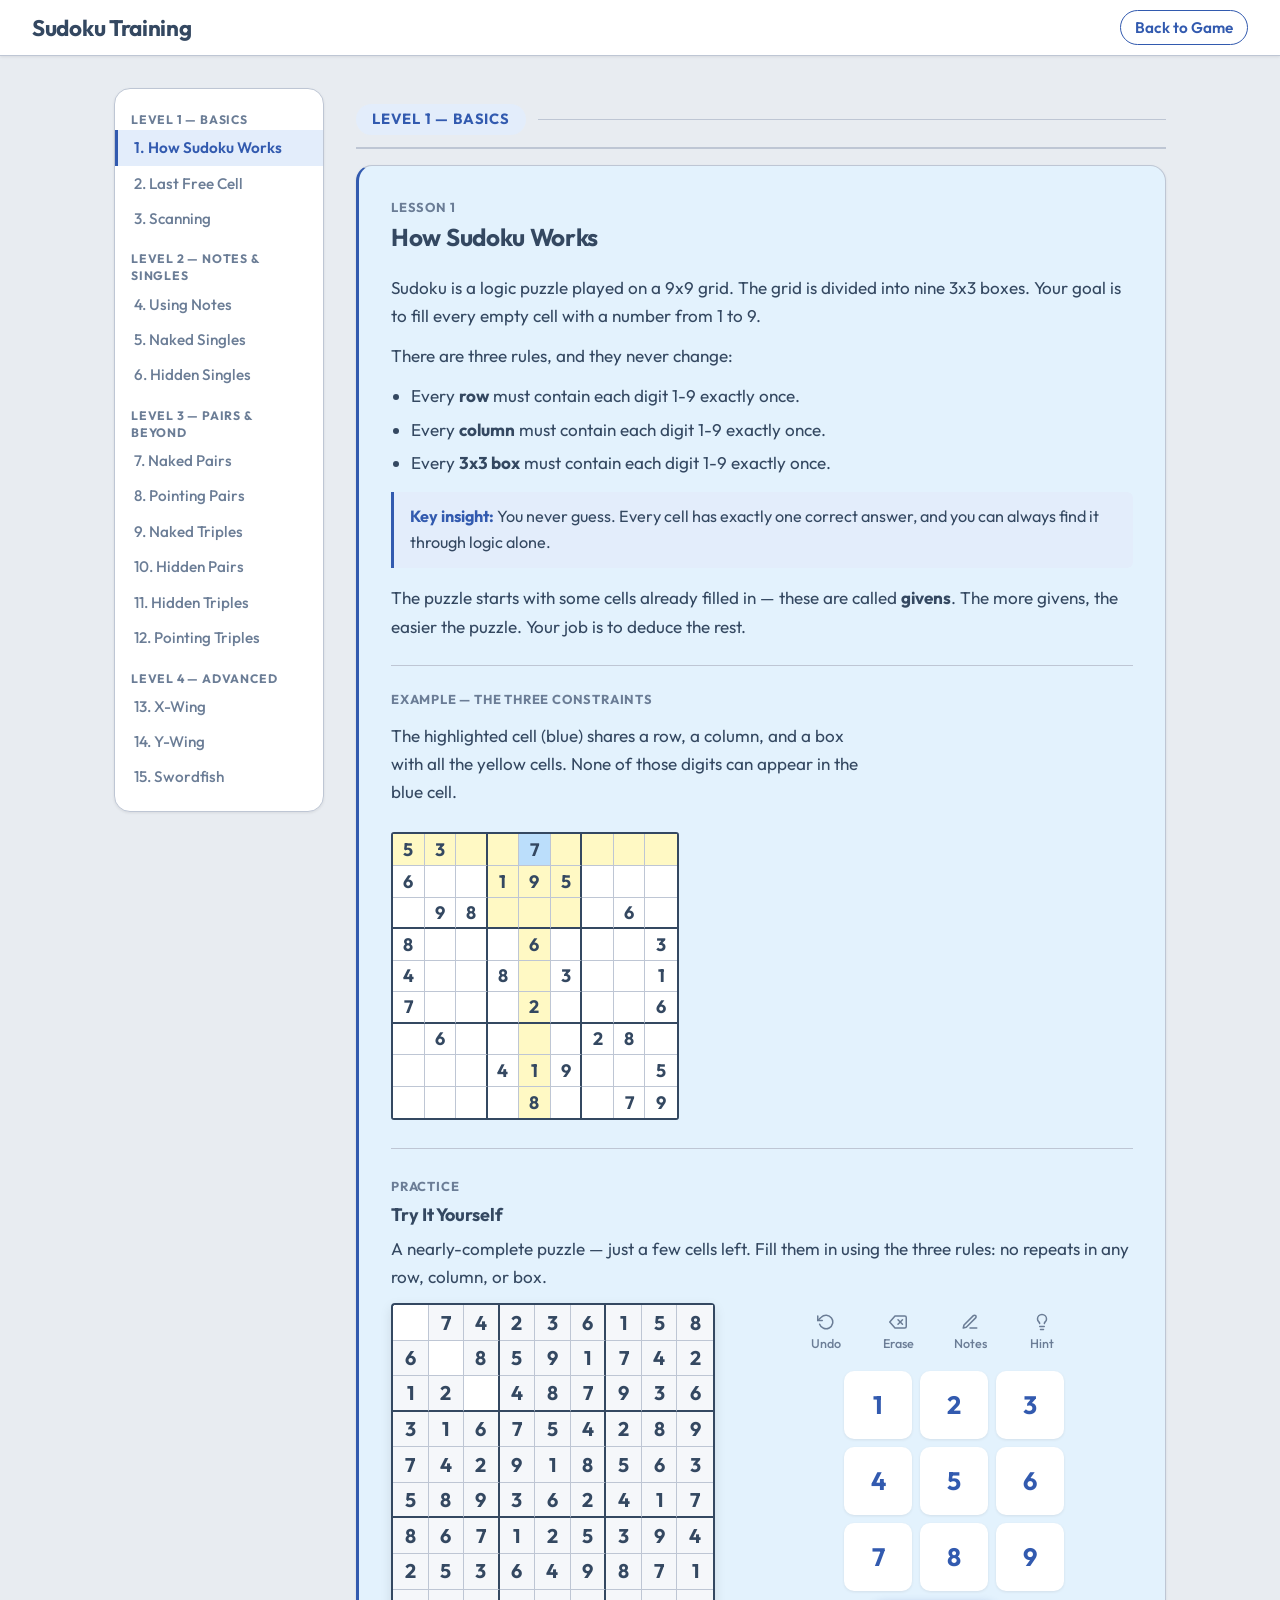
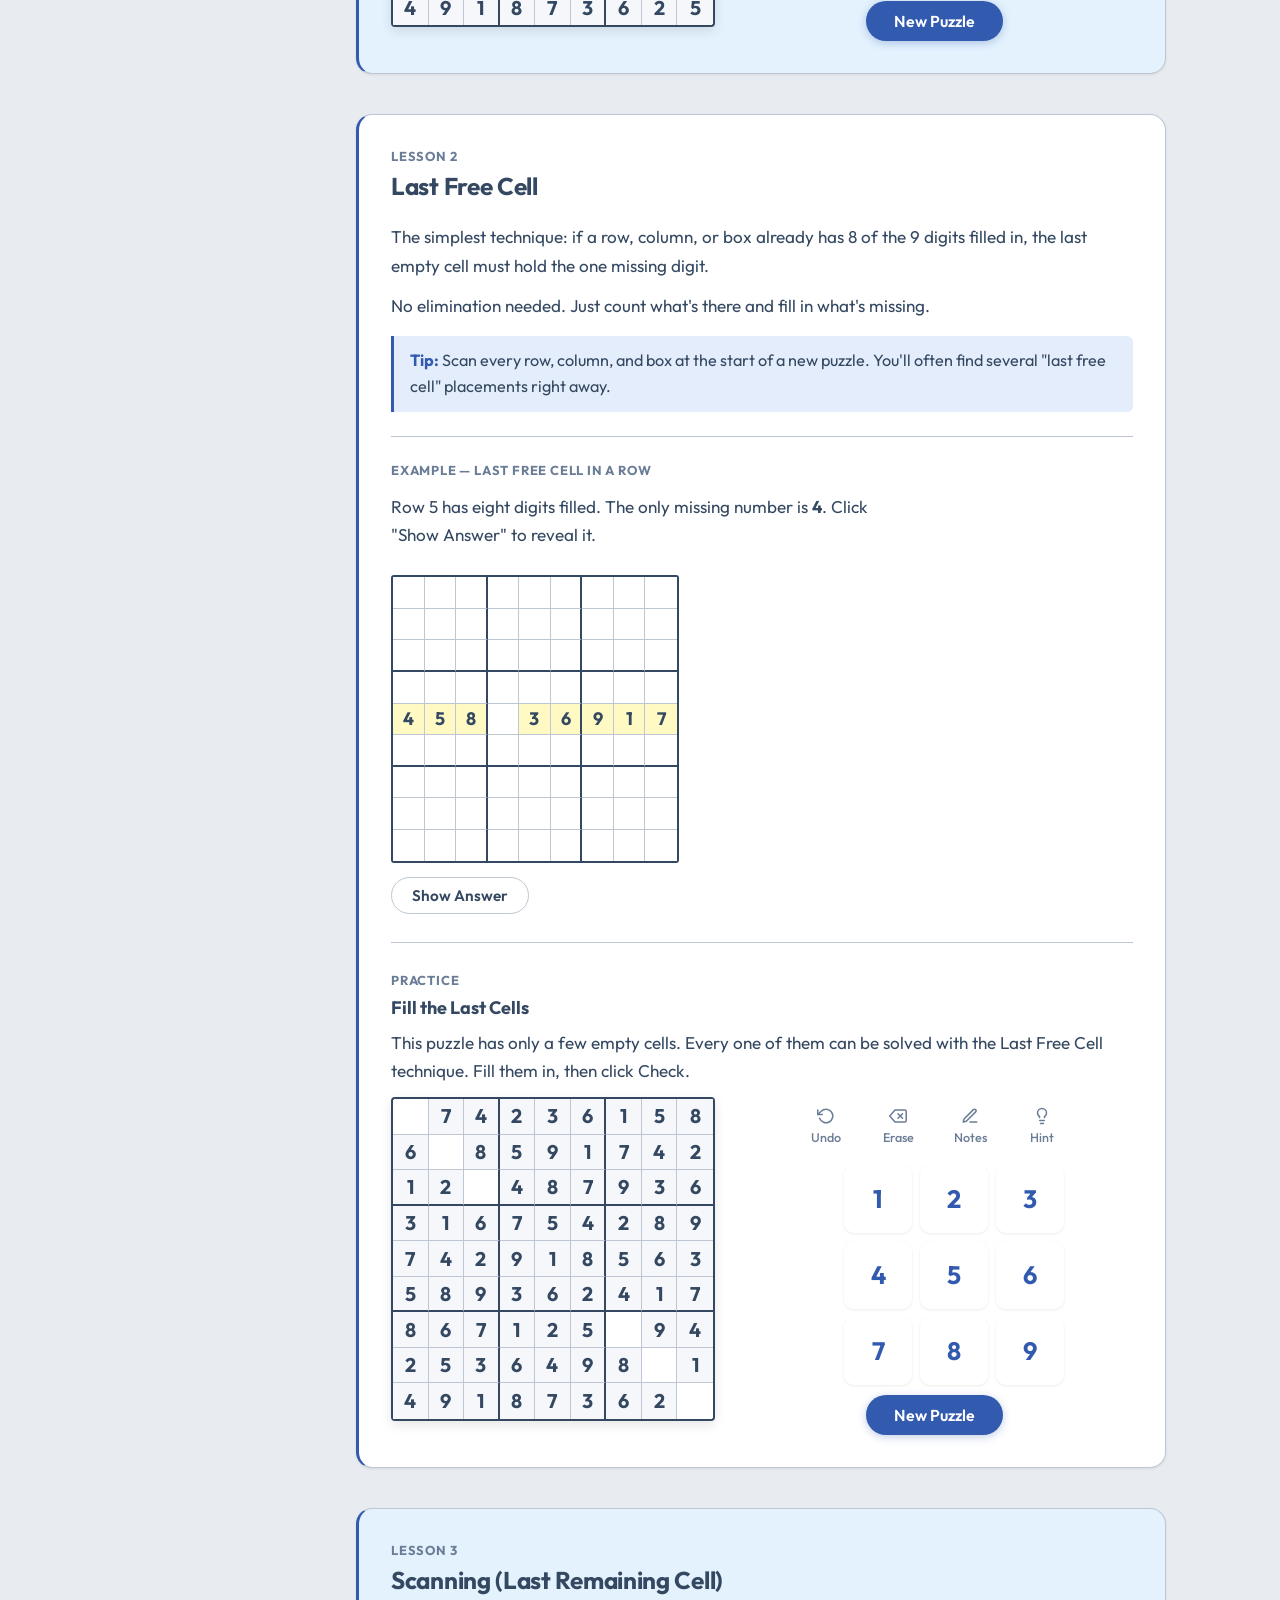
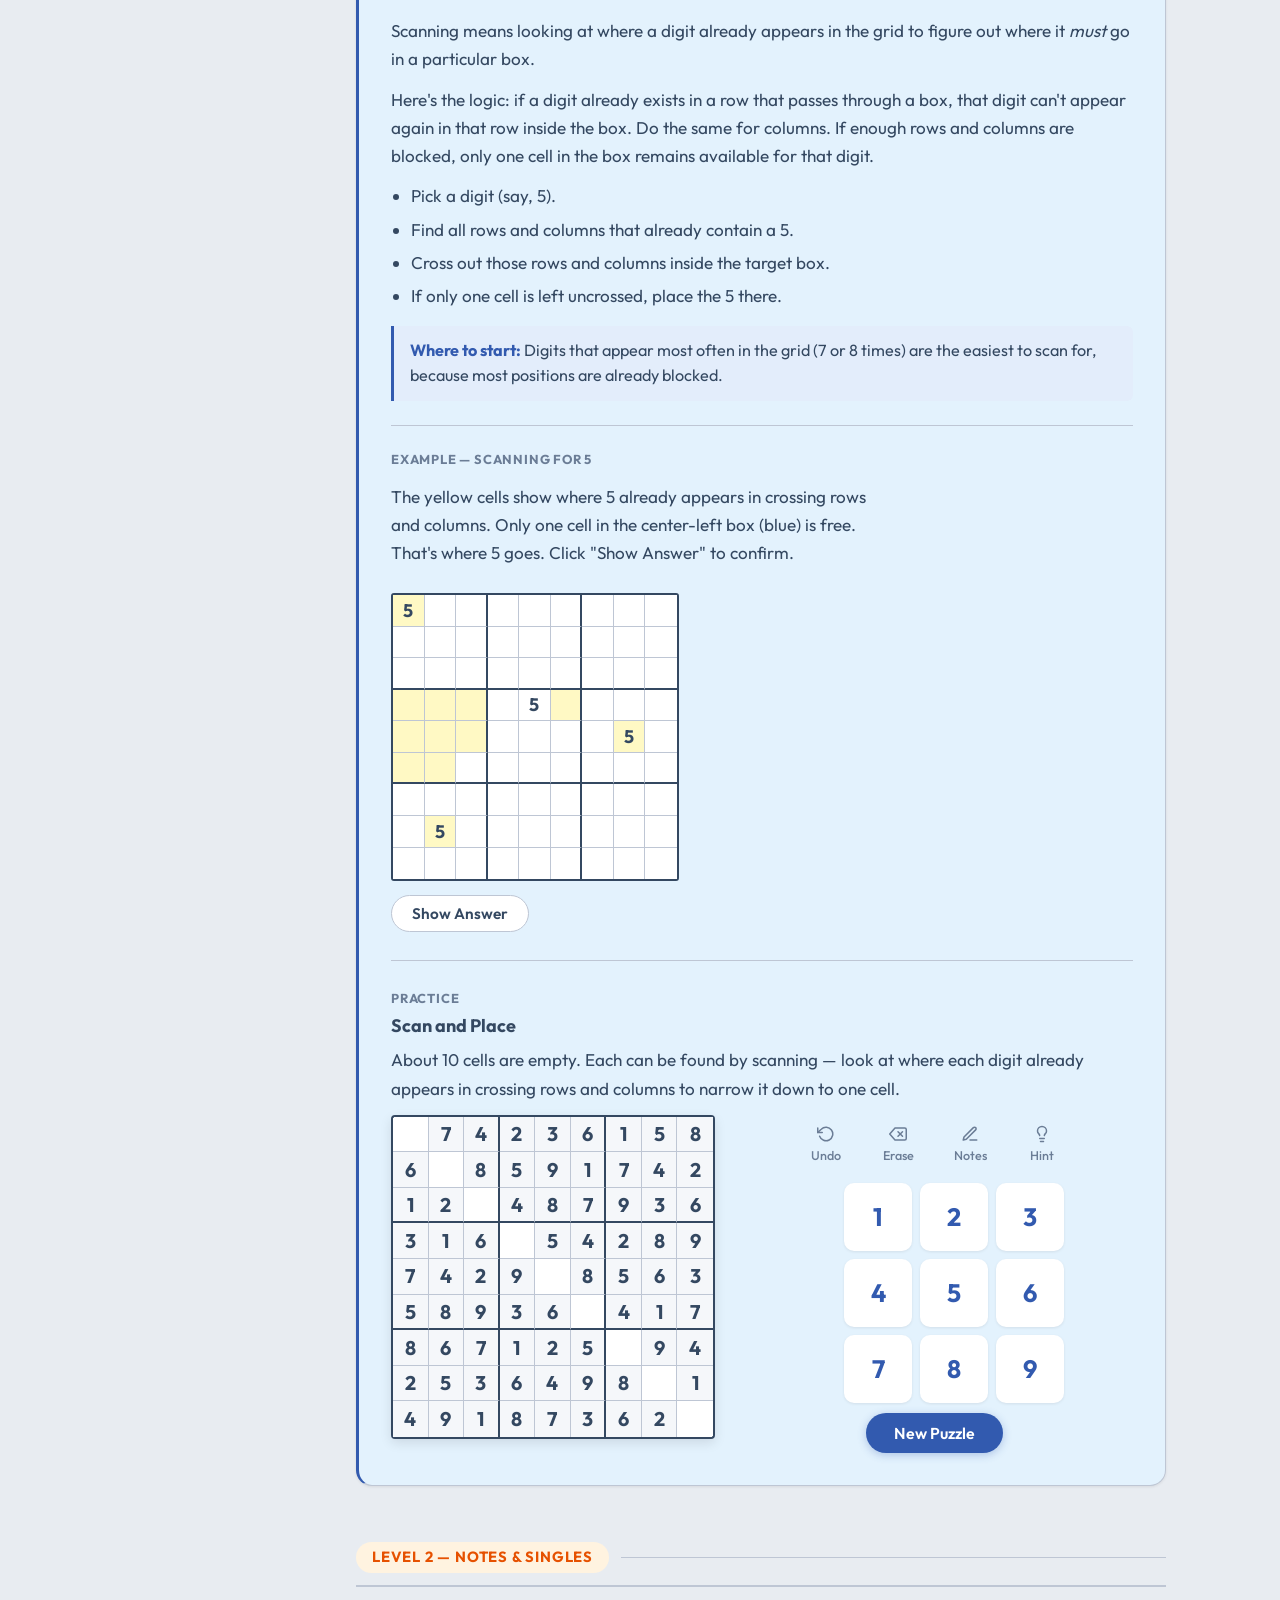
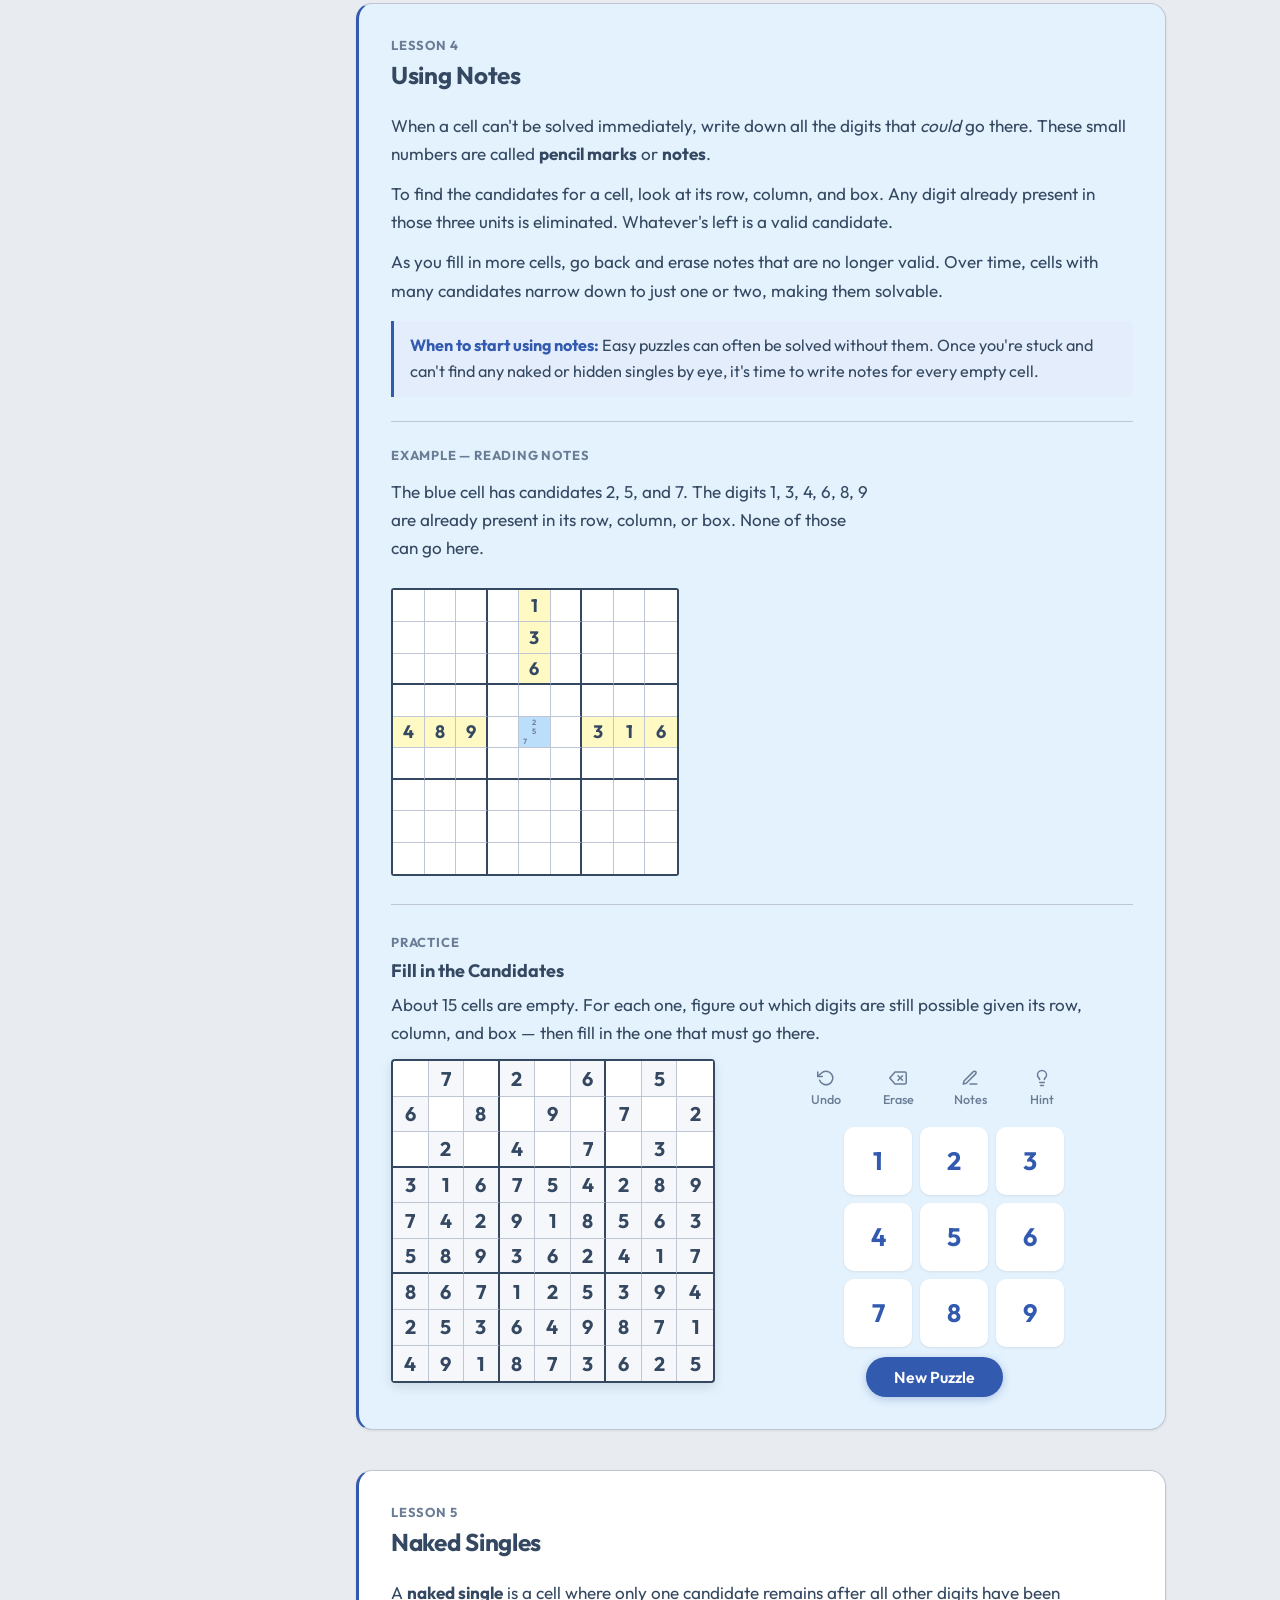
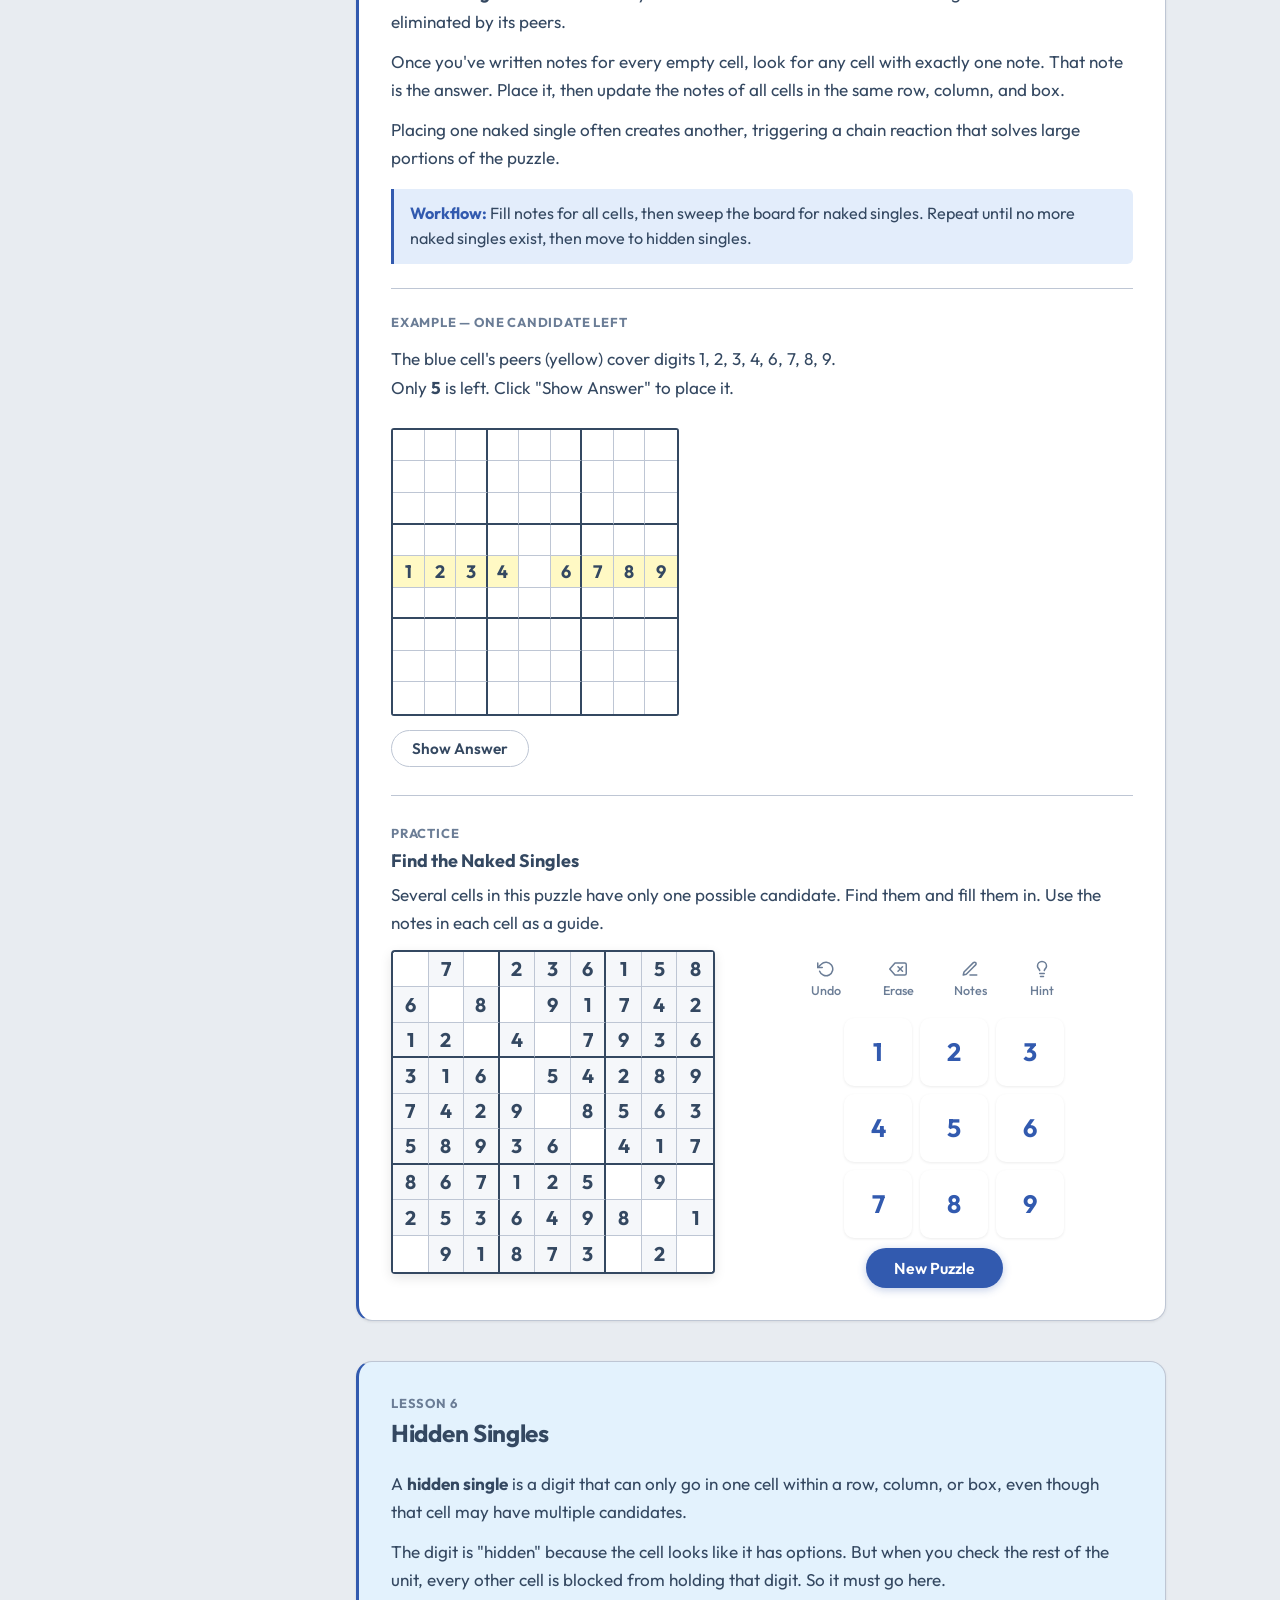
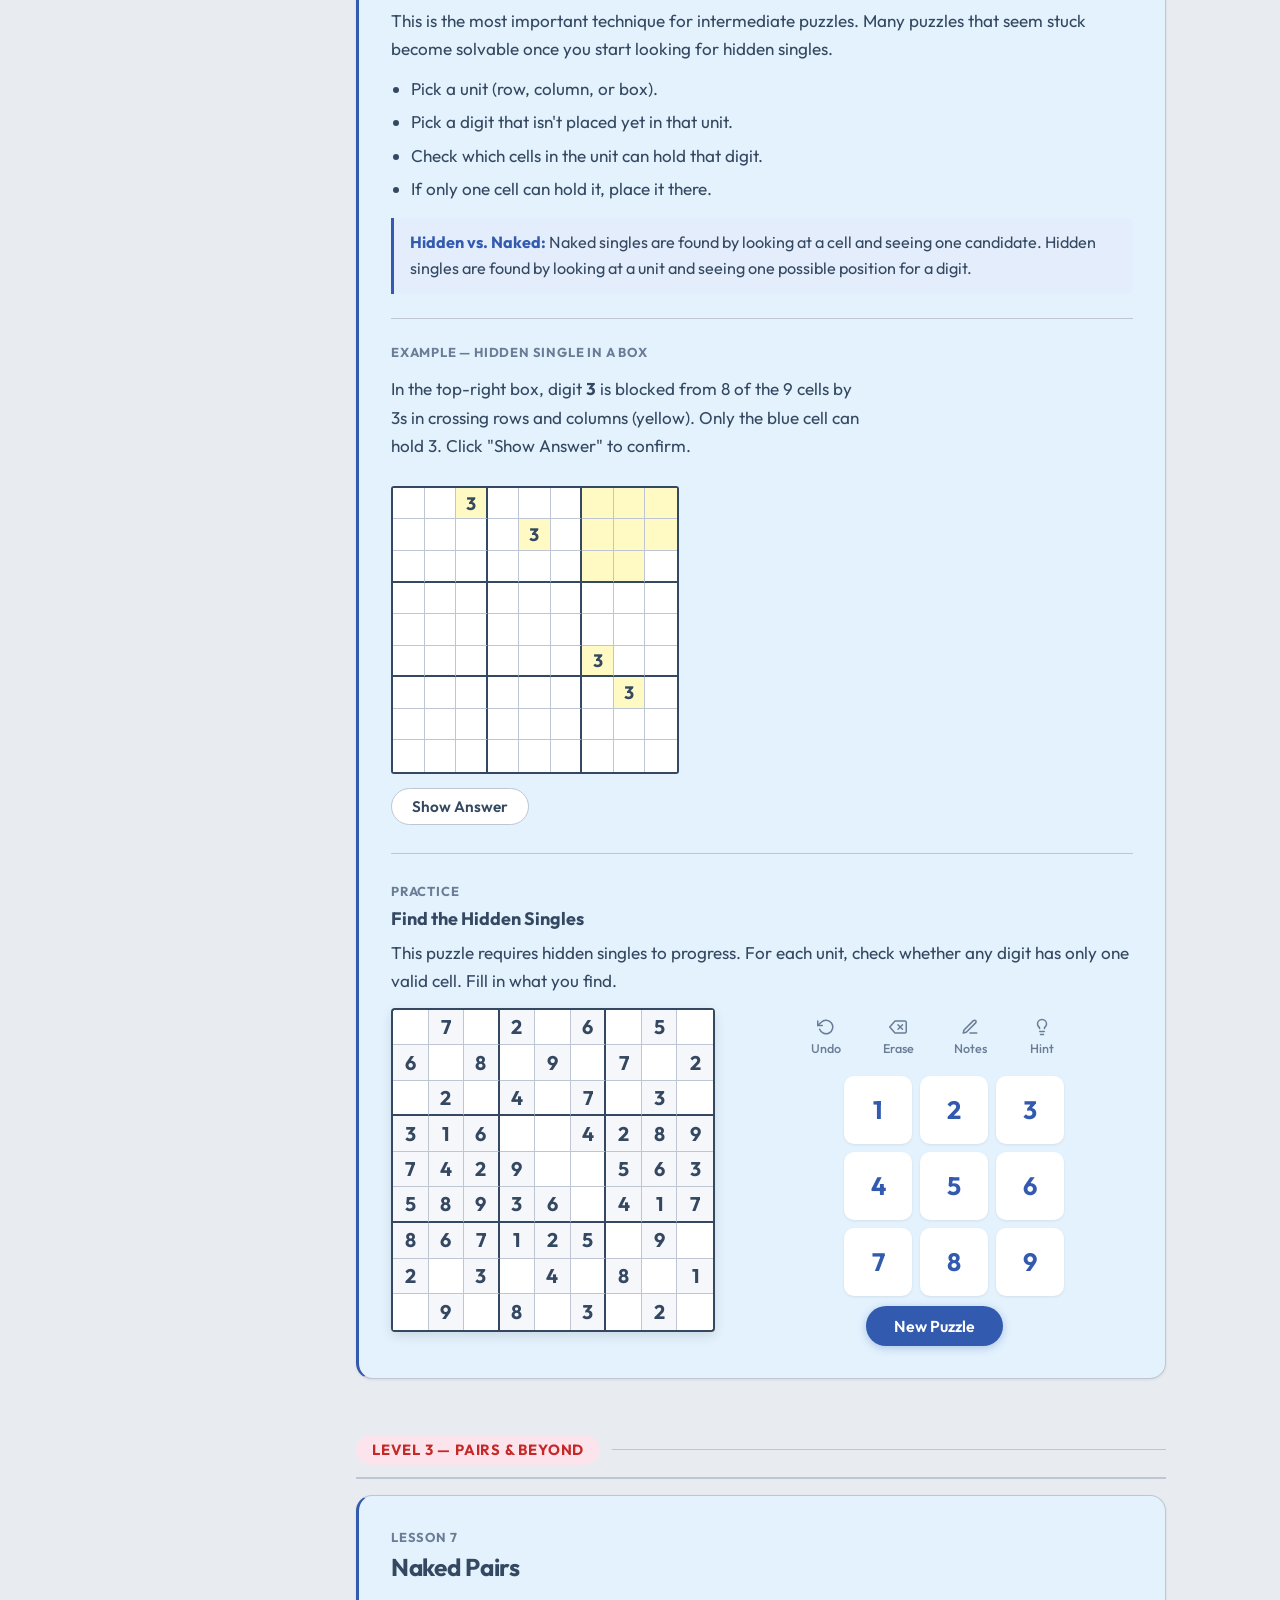
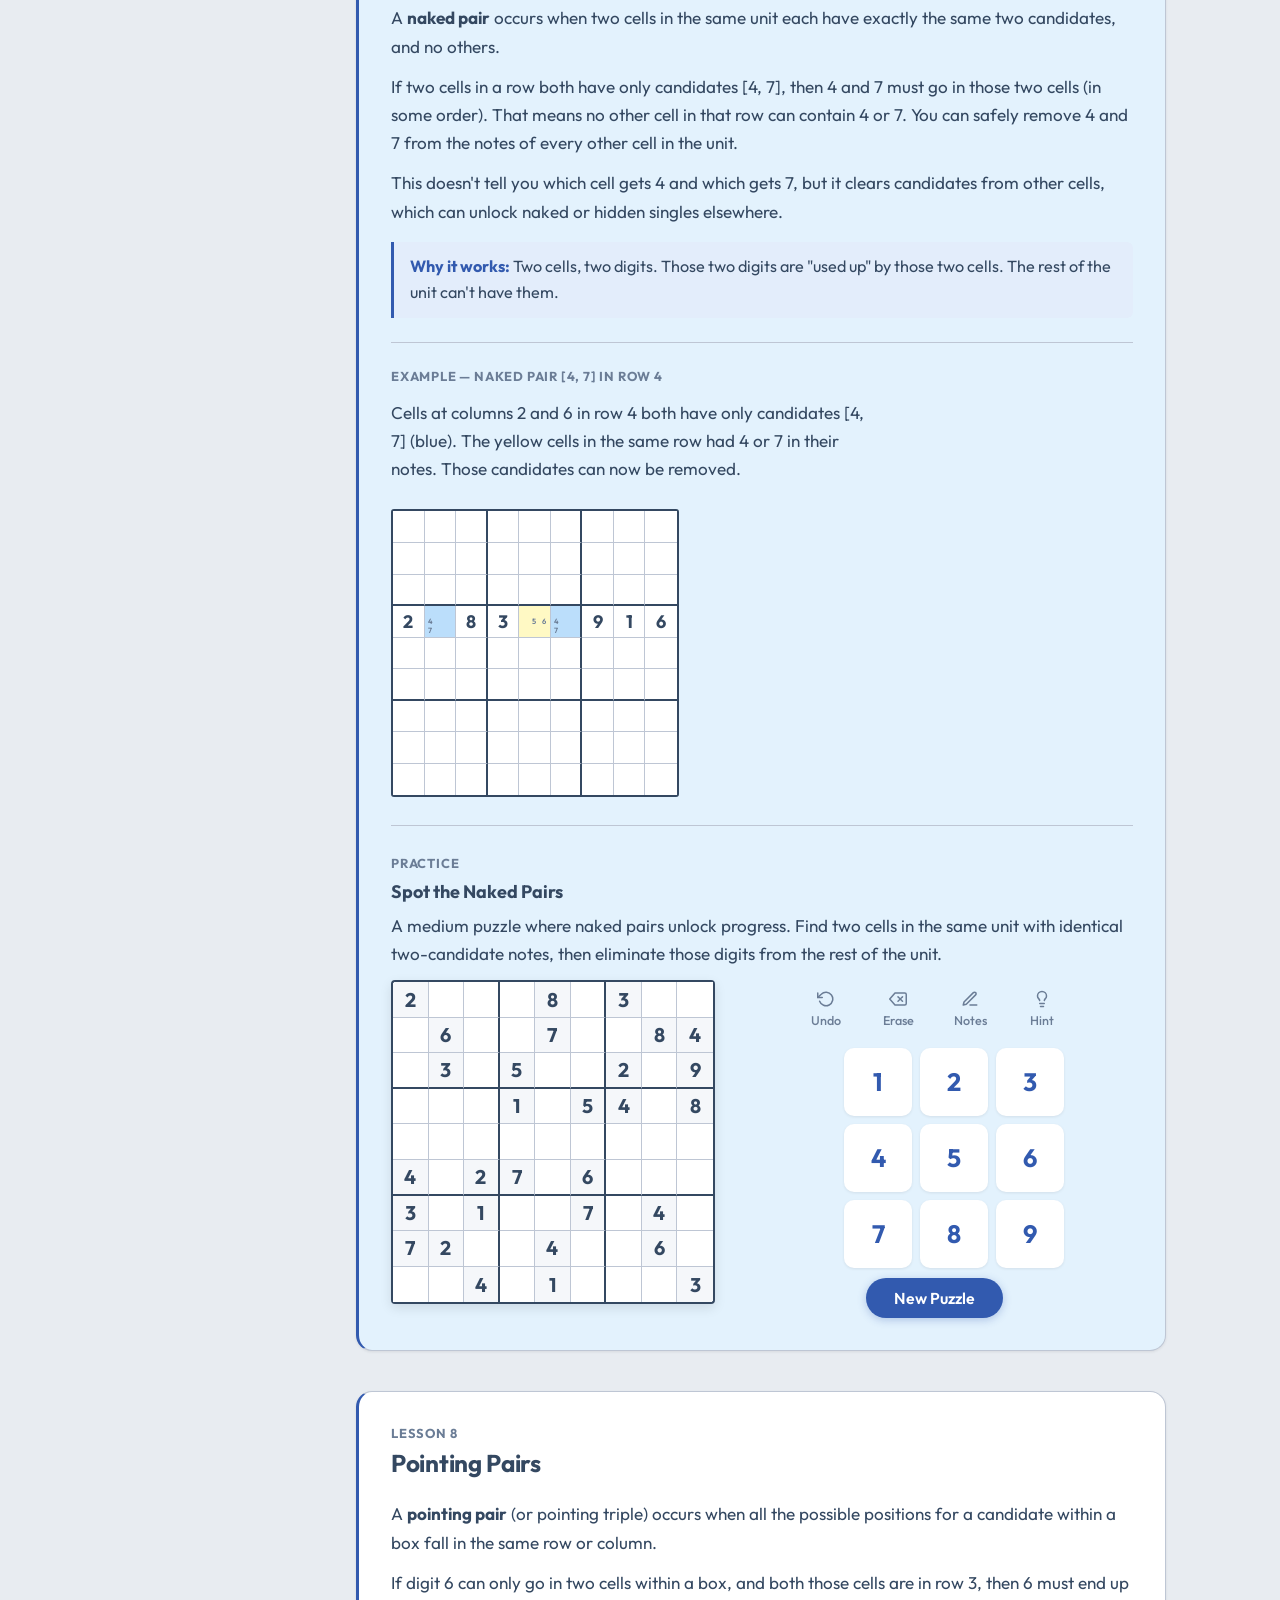
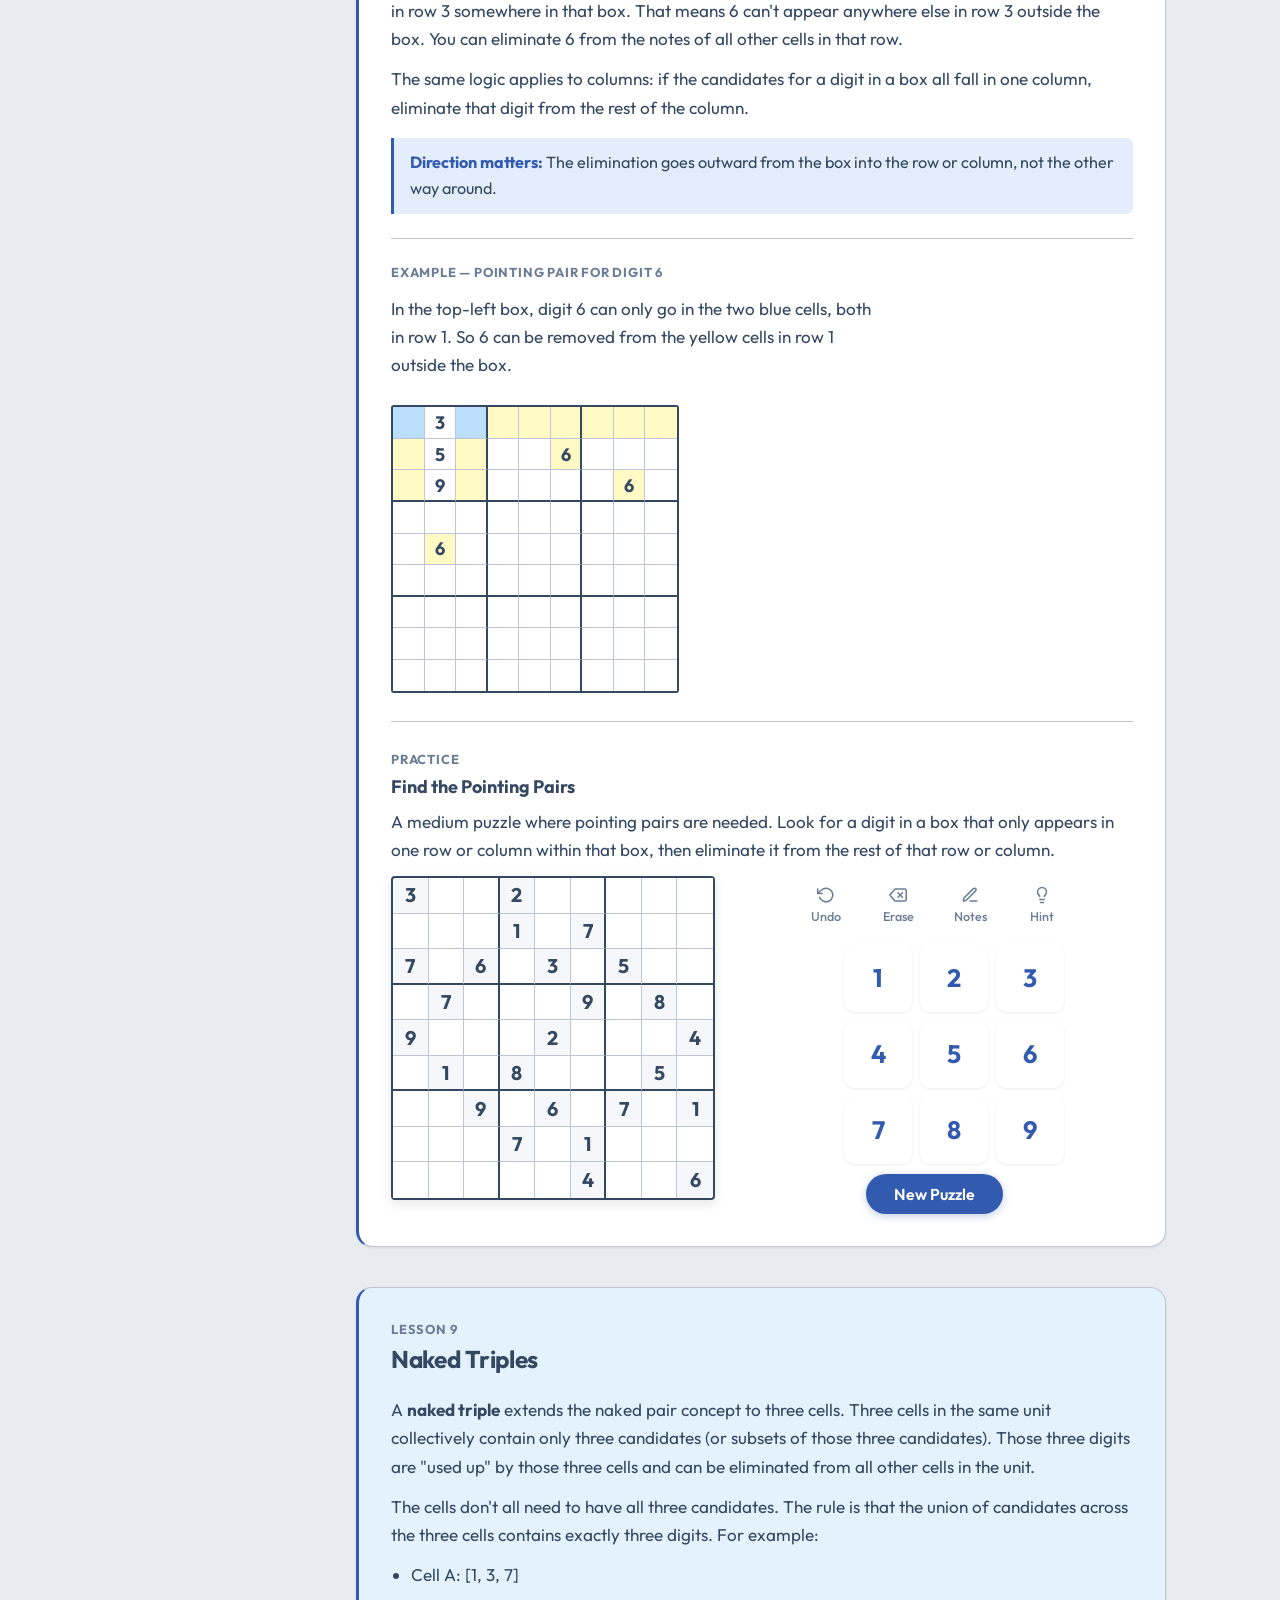
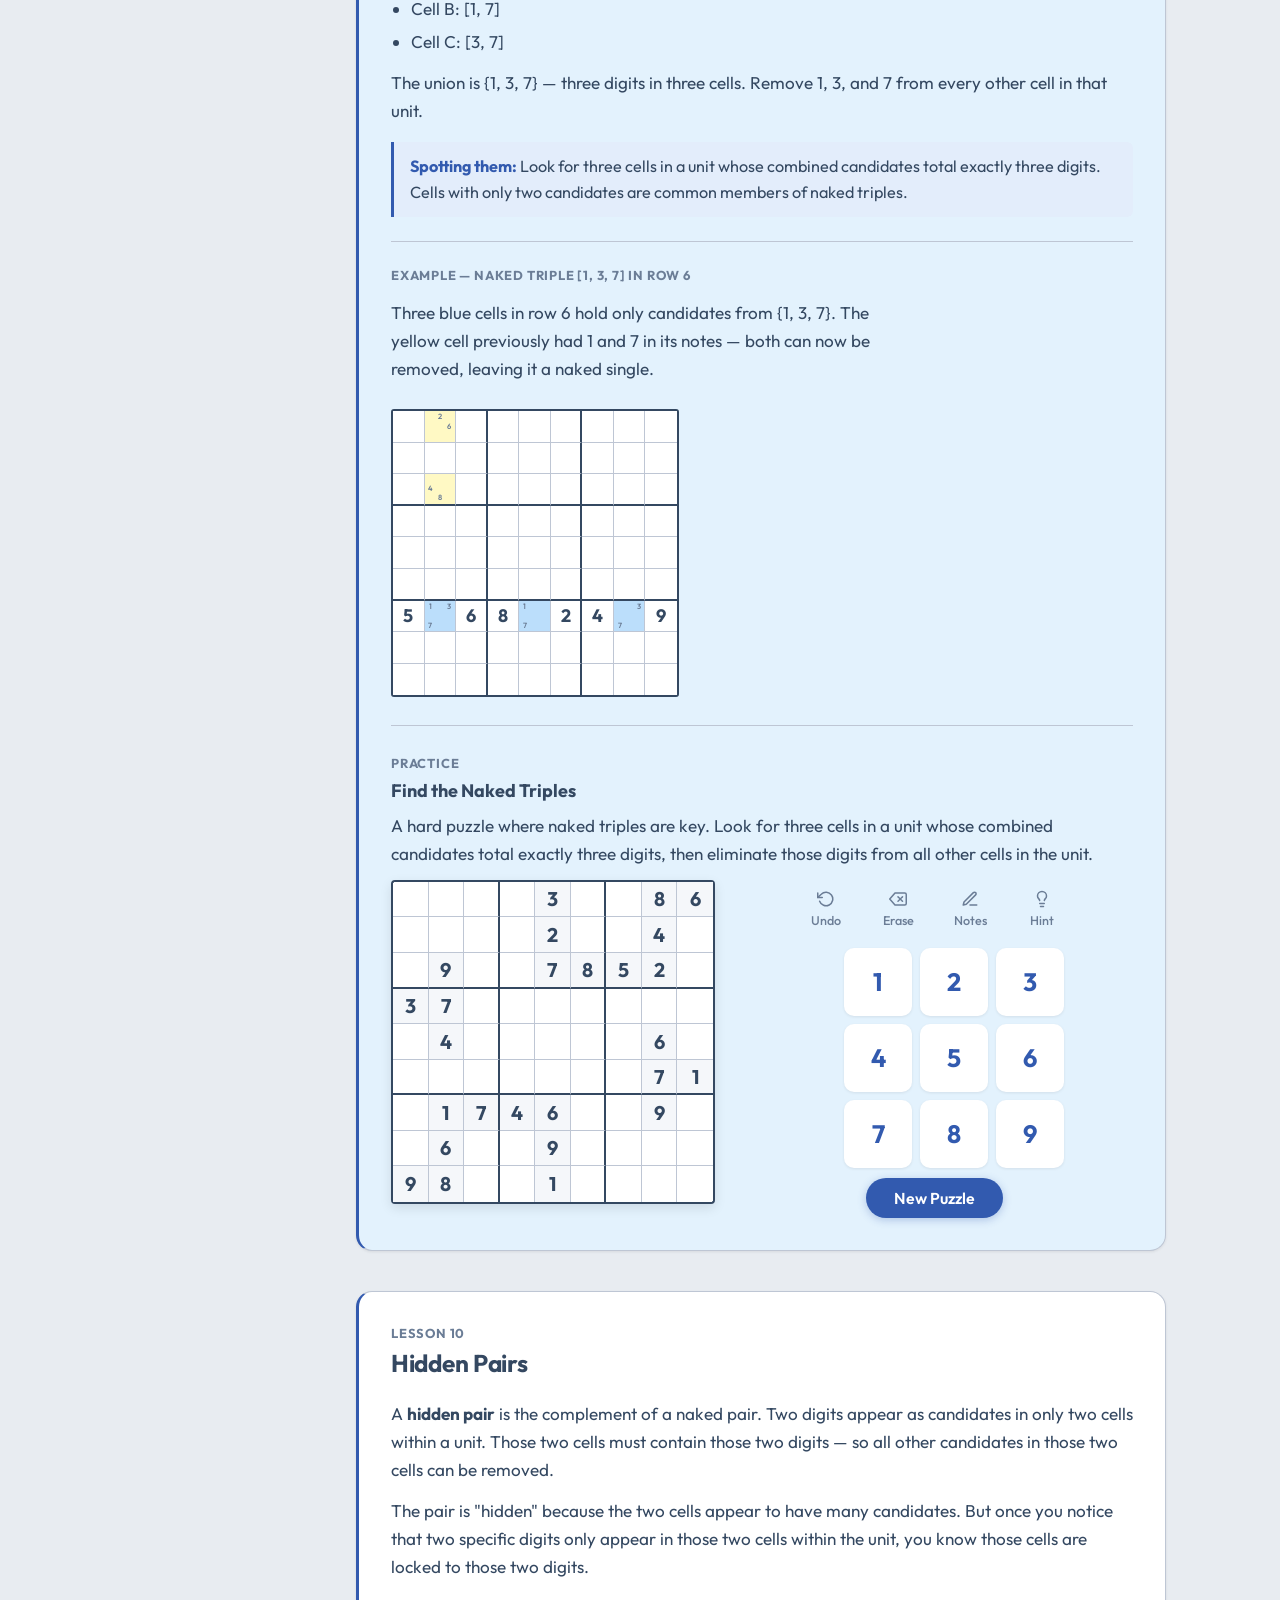
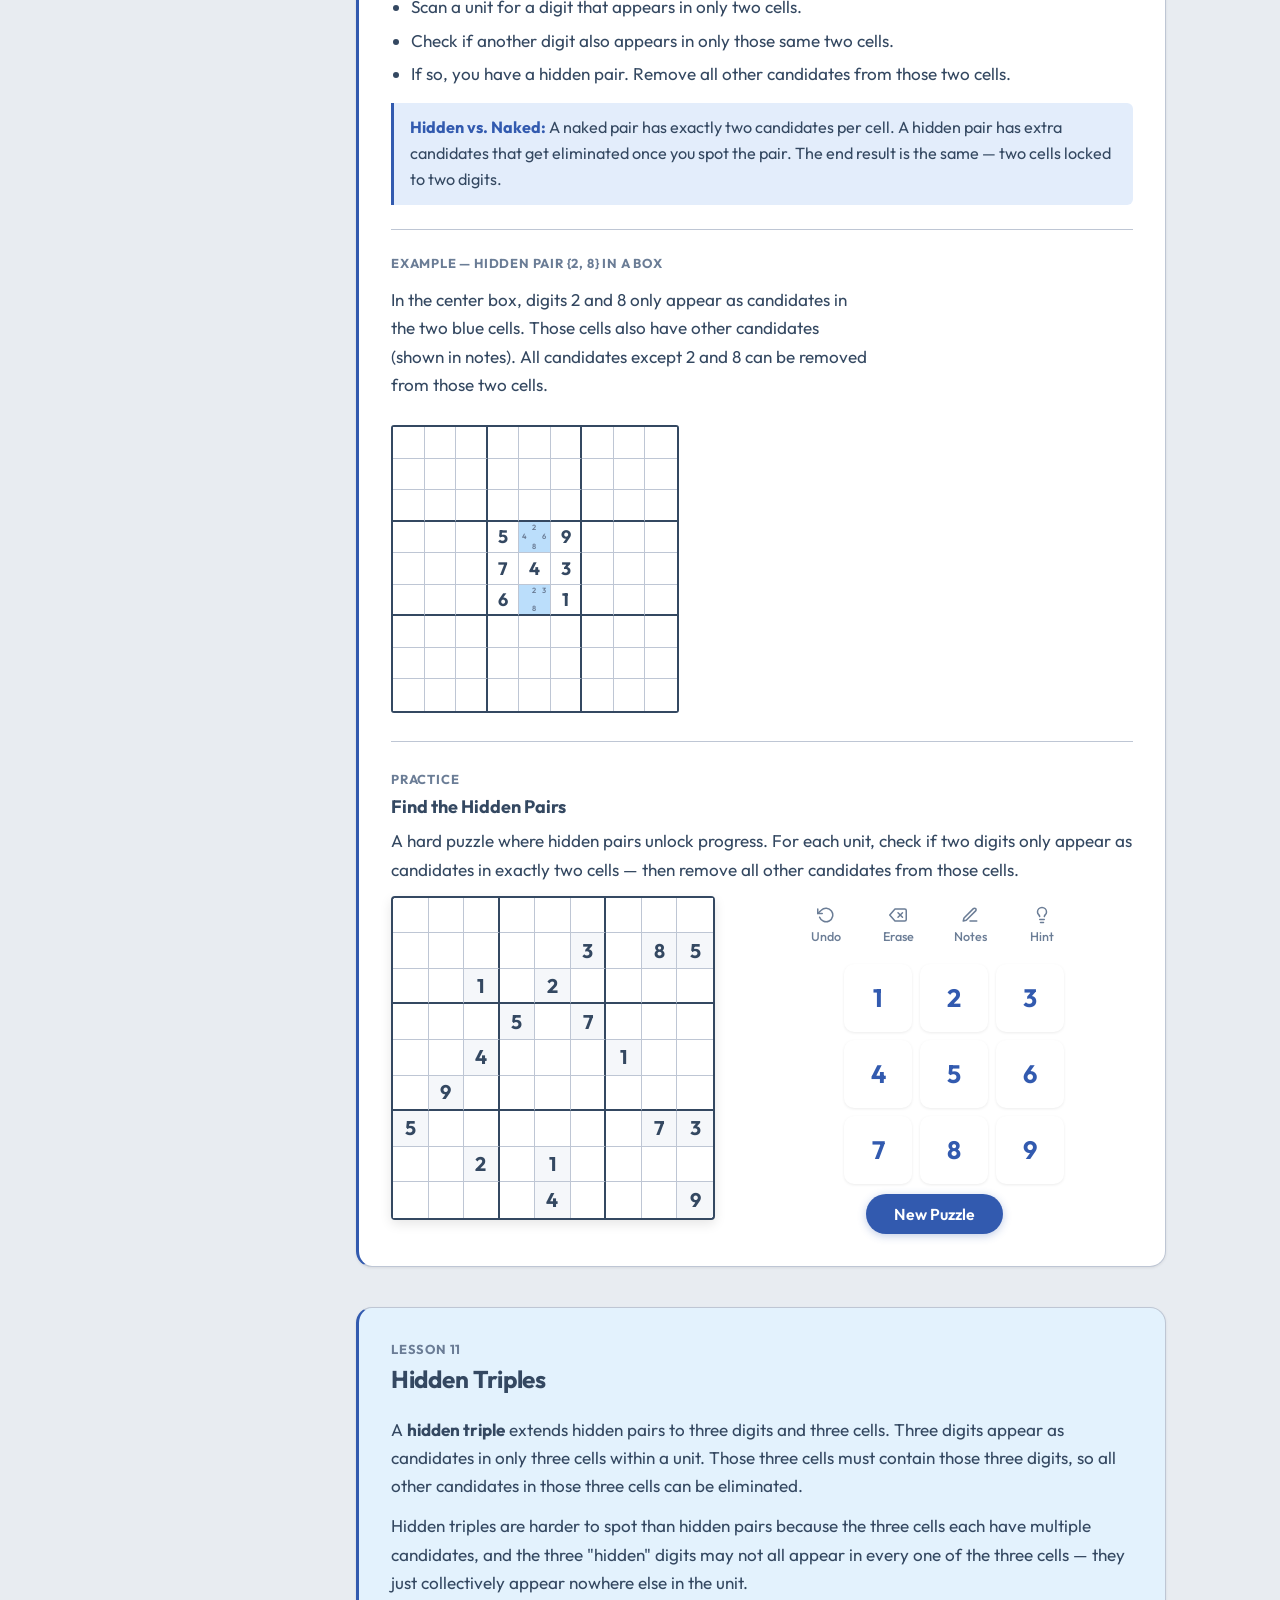
==== commit 1b51de0b: "fix: remove Check button + status bar from practice, style New Puzzle like game's New Game" ====
--- a/train.html
+++ b/train.html
@@ -117,10 +117,8 @@
             </div>
             <div class="practice-numpad" id="numpad-1"></div>
             <div class="practice-footer">
-              <button class="check-btn" data-practice="1">Check</button>
               <button class="new-puzzle-btn" data-practice="1">New Puzzle</button>
             </div>
-            <div class="practice-status" id="status-1"></div>
           </div>
         </div>
       </div>
@@ -165,10 +163,8 @@
             </div>
             <div class="practice-numpad" id="numpad-2"></div>
             <div class="practice-footer">
-              <button class="check-btn" data-practice="2">Check</button>
               <button class="new-puzzle-btn" data-practice="2">New Puzzle</button>
             </div>
-            <div class="practice-status" id="status-2"></div>
           </div>
         </div>
       </div>
@@ -220,10 +216,8 @@
             </div>
             <div class="practice-numpad" id="numpad-3"></div>
             <div class="practice-footer">
-              <button class="check-btn" data-practice="3">Check</button>
               <button class="new-puzzle-btn" data-practice="3">New Puzzle</button>
             </div>
-            <div class="practice-status" id="status-3"></div>
           </div>
         </div>
       </div>
@@ -275,10 +269,8 @@
             </div>
             <div class="practice-numpad" id="numpad-4"></div>
             <div class="practice-footer">
-              <button class="check-btn" data-practice="4">Check</button>
               <button class="new-puzzle-btn" data-practice="4">New Puzzle</button>
             </div>
-            <div class="practice-status" id="status-4"></div>
           </div>
         </div>
       </div>
@@ -325,10 +317,8 @@
             </div>
             <div class="practice-numpad" id="numpad-5"></div>
             <div class="practice-footer">
-              <button class="check-btn" data-practice="5">Check</button>
               <button class="new-puzzle-btn" data-practice="5">New Puzzle</button>
             </div>
-            <div class="practice-status" id="status-5"></div>
           </div>
         </div>
       </div>
@@ -382,10 +372,8 @@
             </div>
             <div class="practice-numpad" id="numpad-6"></div>
             <div class="practice-footer">
-              <button class="check-btn" data-practice="6">Check</button>
               <button class="new-puzzle-btn" data-practice="6">New Puzzle</button>
             </div>
-            <div class="practice-status" id="status-6"></div>
           </div>
         </div>
       </div>
@@ -437,10 +425,8 @@
             </div>
             <div class="practice-numpad" id="numpad-7"></div>
             <div class="practice-footer">
-              <button class="check-btn" data-practice="7">Check</button>
               <button class="new-puzzle-btn" data-practice="7">New Puzzle</button>
             </div>
-            <div class="practice-status" id="status-7"></div>
           </div>
         </div>
       </div>
@@ -486,10 +472,8 @@
             </div>
             <div class="practice-numpad" id="numpad-8"></div>
             <div class="practice-footer">
-              <button class="check-btn" data-practice="8">Check</button>
               <button class="new-puzzle-btn" data-practice="8">New Puzzle</button>
             </div>
-            <div class="practice-status" id="status-8"></div>
           </div>
         </div>
       </div>
@@ -539,10 +523,8 @@
             </div>
             <div class="practice-numpad" id="numpad-9"></div>
             <div class="practice-footer">
-              <button class="check-btn" data-practice="9">Check</button>
               <button class="new-puzzle-btn" data-practice="9">New Puzzle</button>
             </div>
-            <div class="practice-status" id="status-9"></div>
           </div>
         </div>
       </div>
@@ -592,10 +574,8 @@
             </div>
             <div class="practice-numpad" id="numpad-10"></div>
             <div class="practice-footer">
-              <button class="check-btn" data-practice="10">Check</button>
               <button class="new-puzzle-btn" data-practice="10">New Puzzle</button>
             </div>
-            <div class="practice-status" id="status-10"></div>
           </div>
         </div>
       </div>
@@ -645,10 +625,8 @@
             </div>
             <div class="practice-numpad" id="numpad-11"></div>
             <div class="practice-footer">
-              <button class="check-btn" data-practice="11">Check</button>
               <button class="new-puzzle-btn" data-practice="11">New Puzzle</button>
             </div>
-            <div class="practice-status" id="status-11"></div>
           </div>
         </div>
       </div>
@@ -692,10 +670,8 @@
             </div>
             <div class="practice-numpad" id="numpad-12"></div>
             <div class="practice-footer">
-              <button class="check-btn" data-practice="12">Check</button>
               <button class="new-puzzle-btn" data-practice="12">New Puzzle</button>
             </div>
-            <div class="practice-status" id="status-12"></div>
           </div>
         </div>
       </div>
@@ -754,10 +730,8 @@
             </div>
             <div class="practice-numpad" id="numpad-13"></div>
             <div class="practice-footer">
-              <button class="check-btn" data-practice="13">Check</button>
               <button class="new-puzzle-btn" data-practice="13">New Puzzle</button>
             </div>
-            <div class="practice-status" id="status-13"></div>
           </div>
         </div>
       </div>
@@ -808,10 +782,8 @@
             </div>
             <div class="practice-numpad" id="numpad-14"></div>
             <div class="practice-footer">
-              <button class="check-btn" data-practice="14">Check</button>
               <button class="new-puzzle-btn" data-practice="14">New Puzzle</button>
             </div>
-            <div class="practice-status" id="status-14"></div>
           </div>
         </div>
       </div>
@@ -868,10 +840,8 @@
             </div>
             <div class="practice-numpad" id="numpad-15"></div>
             <div class="practice-footer">
-              <button class="check-btn" data-practice="15">Check</button>
               <button class="new-puzzle-btn" data-practice="15">New Puzzle</button>
             </div>
-            <div class="practice-status" id="status-15"></div>
           </div>
         </div>
       </div>
--- a/train.css
+++ b/train.css
@@ -532,35 +532,21 @@
   justify-content: center;
 }
 
-.check-btn {
-  padding: 8px 20px;
+.new-puzzle-btn {
+  padding: 10px 28px;
   border: none;
   background: var(--accent);
   color: #ffffff;
   font-family: var(--font-main);
-  font-size: 0.9rem;
+  font-size: 0.88rem;
   font-weight: 600;
   border-radius: var(--radius-full);
   cursor: pointer;
   transition: background var(--transition-fast), transform var(--transition-fast);
   box-shadow: 0 2px 8px rgba(50, 90, 175, 0.3);
 }
-.check-btn:hover { background: var(--accent-hover); transform: translateY(-1px); }
-.check-btn:active { transform: scale(0.97); }
-
-.new-puzzle-btn {
-  padding: 8px 20px;
-  border: 1px solid var(--border-thin);
-  background: var(--bg-button);
-  color: var(--accent);
-  font-family: var(--font-main);
-  font-size: 0.85rem;
-  font-weight: 600;
-  border-radius: var(--radius-full);
-  cursor: pointer;
-  transition: all var(--transition-fast);
-}
-.new-puzzle-btn:hover { background: var(--accent-light); border-color: var(--accent); }
+.new-puzzle-btn:hover { background: var(--accent-hover); transform: translateY(-1px); }
+.new-puzzle-btn:active { transform: scale(0.97); }
 
 /* ── Practice status ── */
 .practice-status {
@@ -602,6 +588,6 @@
   .p-num-btn { font-size: 1rem; }
   .practice-controls .action-btn { font-size: 0.6rem; padding: 6px 2px; }
   .practice-controls .action-btn svg { width: 16px; height: 16px; }
-  .check-btn, .new-puzzle-btn { padding: 6px 14px; font-size: 0.8rem; }
+  .new-puzzle-btn { padding: 6px 14px; font-size: 0.8rem; }
   .practice-cell .cell-notes span { font-size: 0.3rem; }
 }
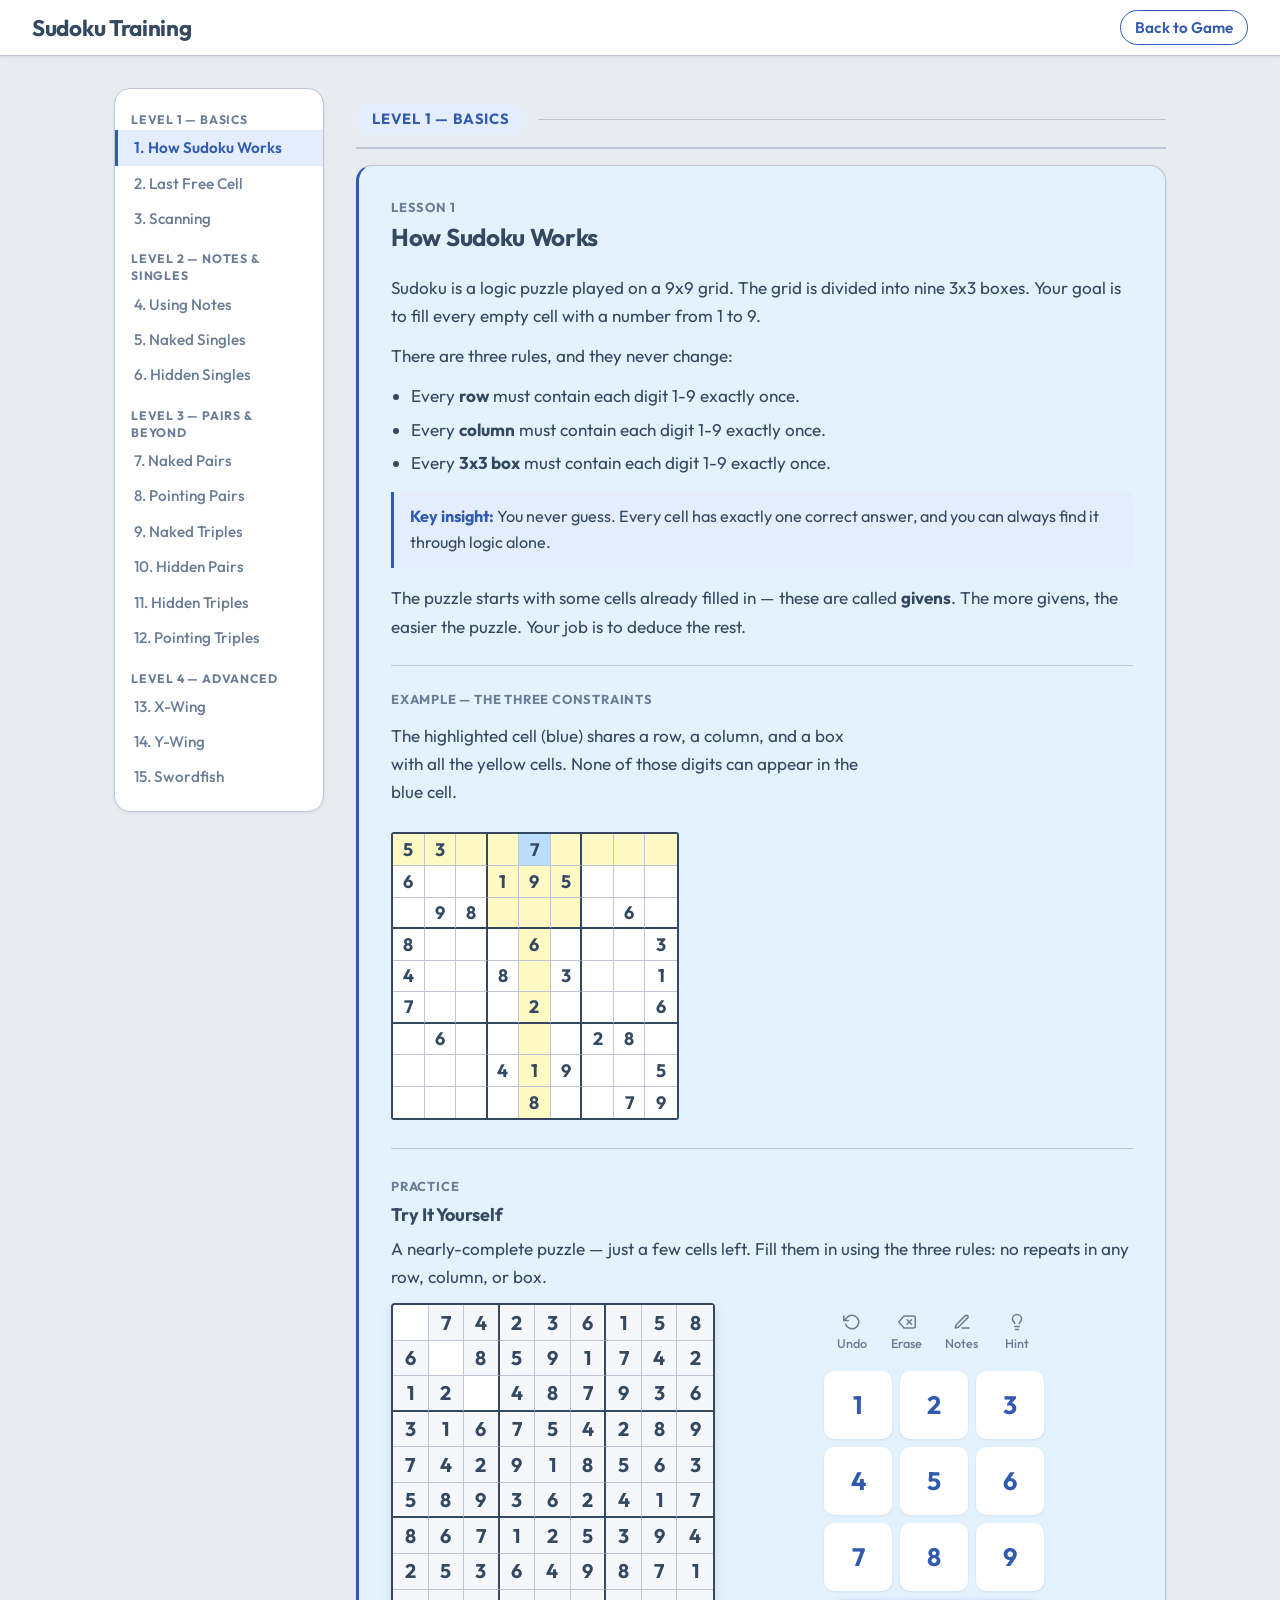
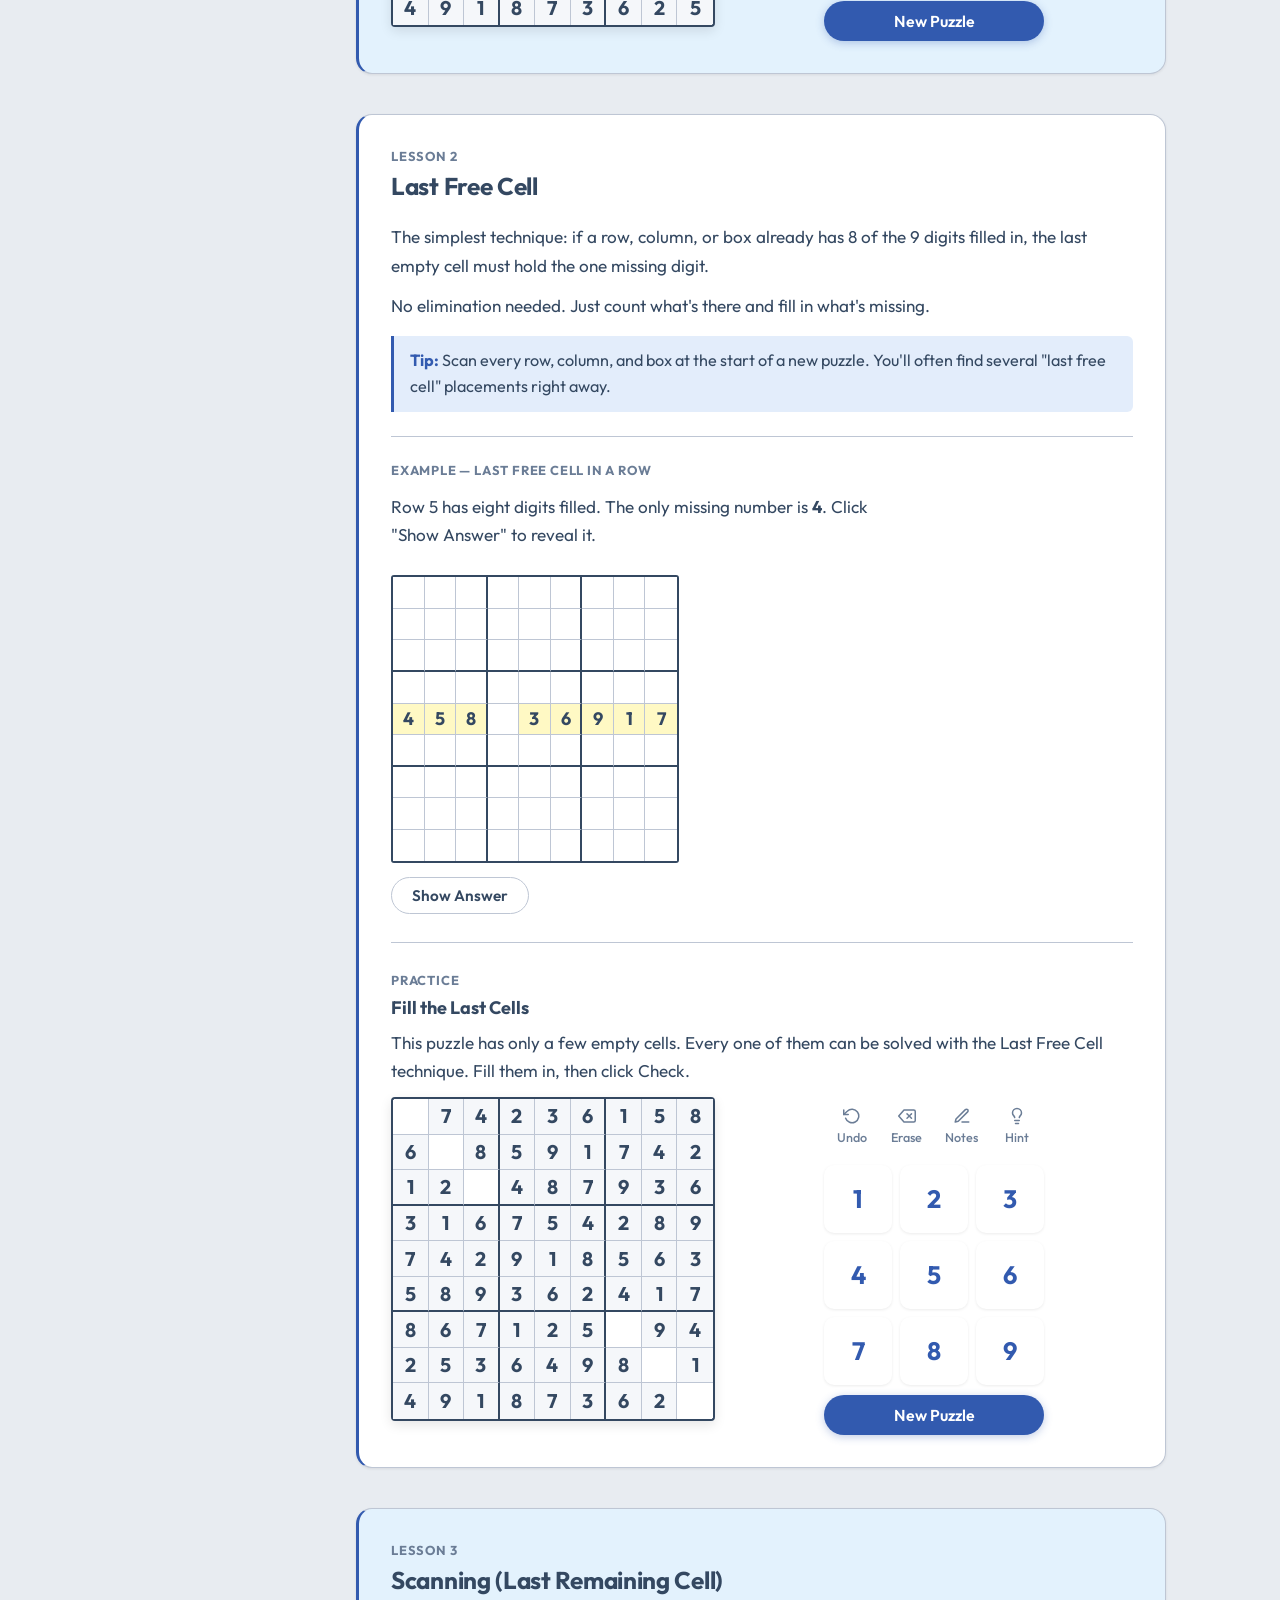
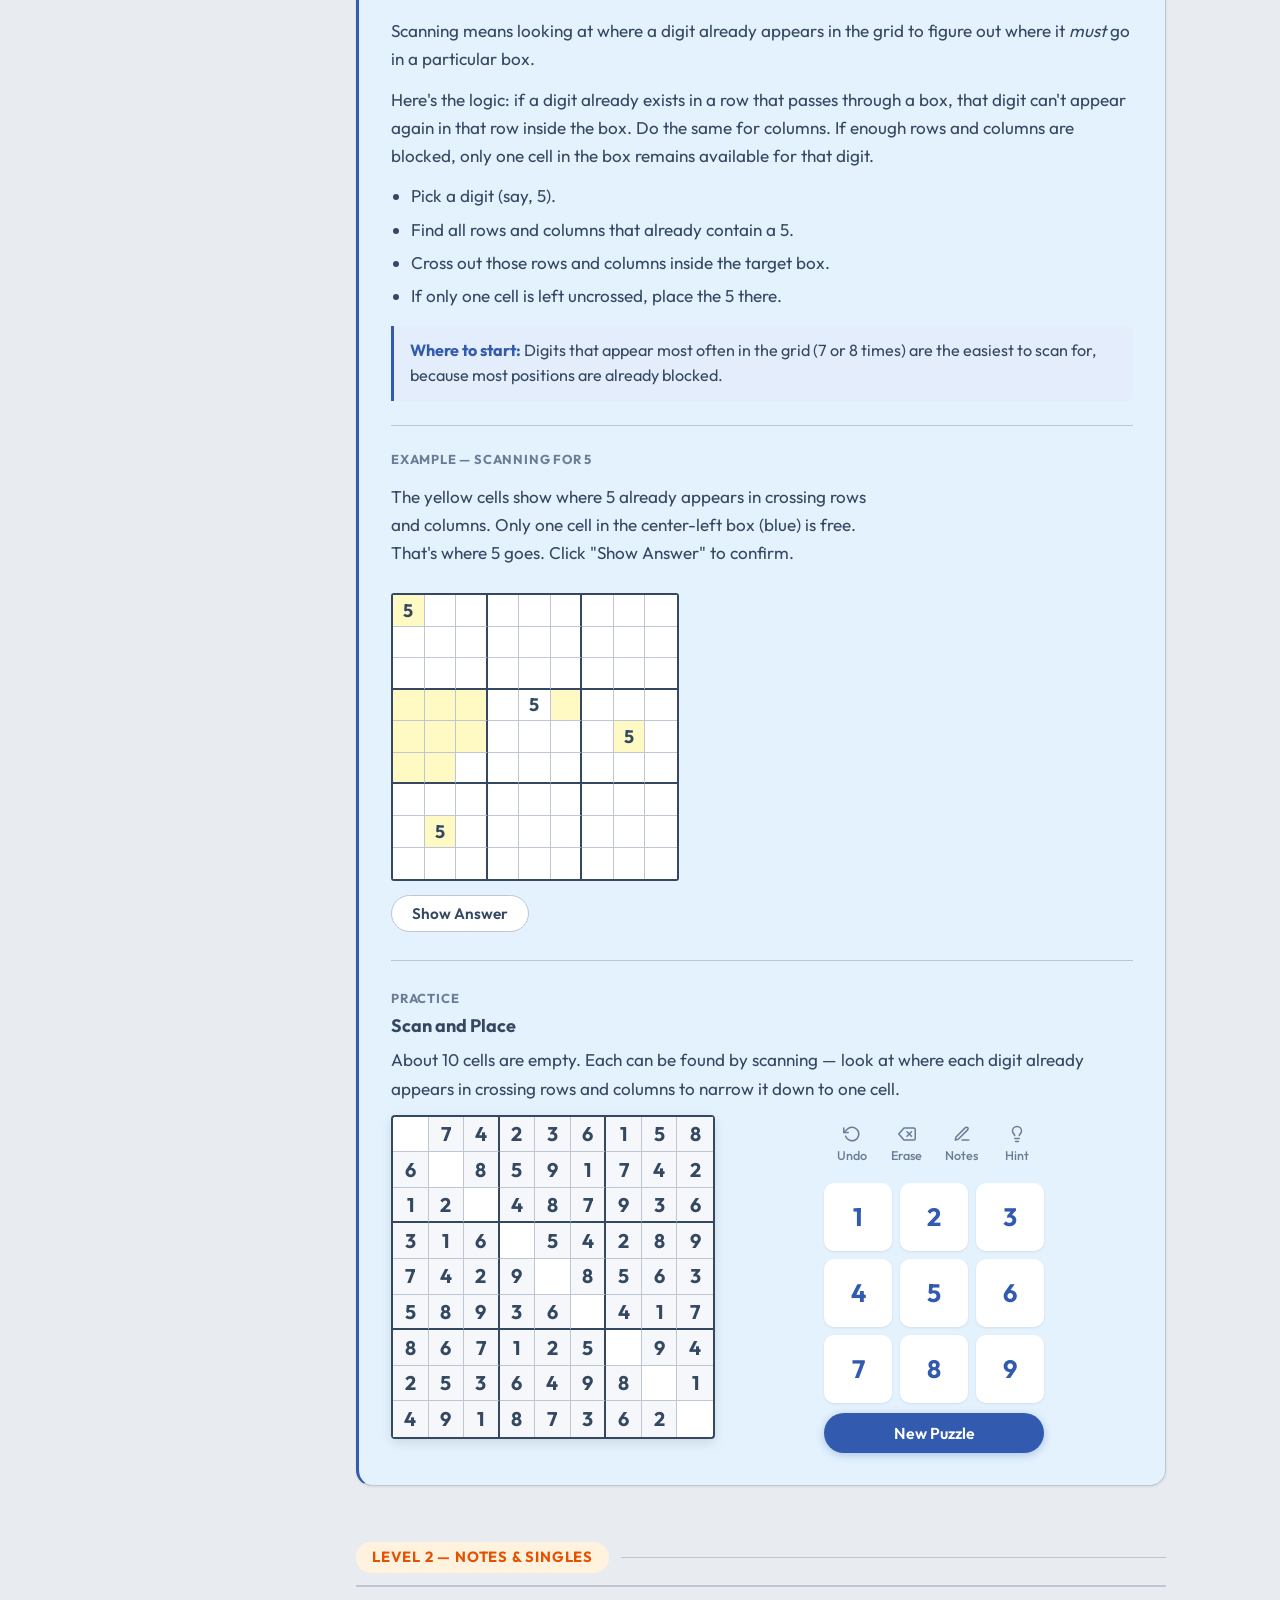
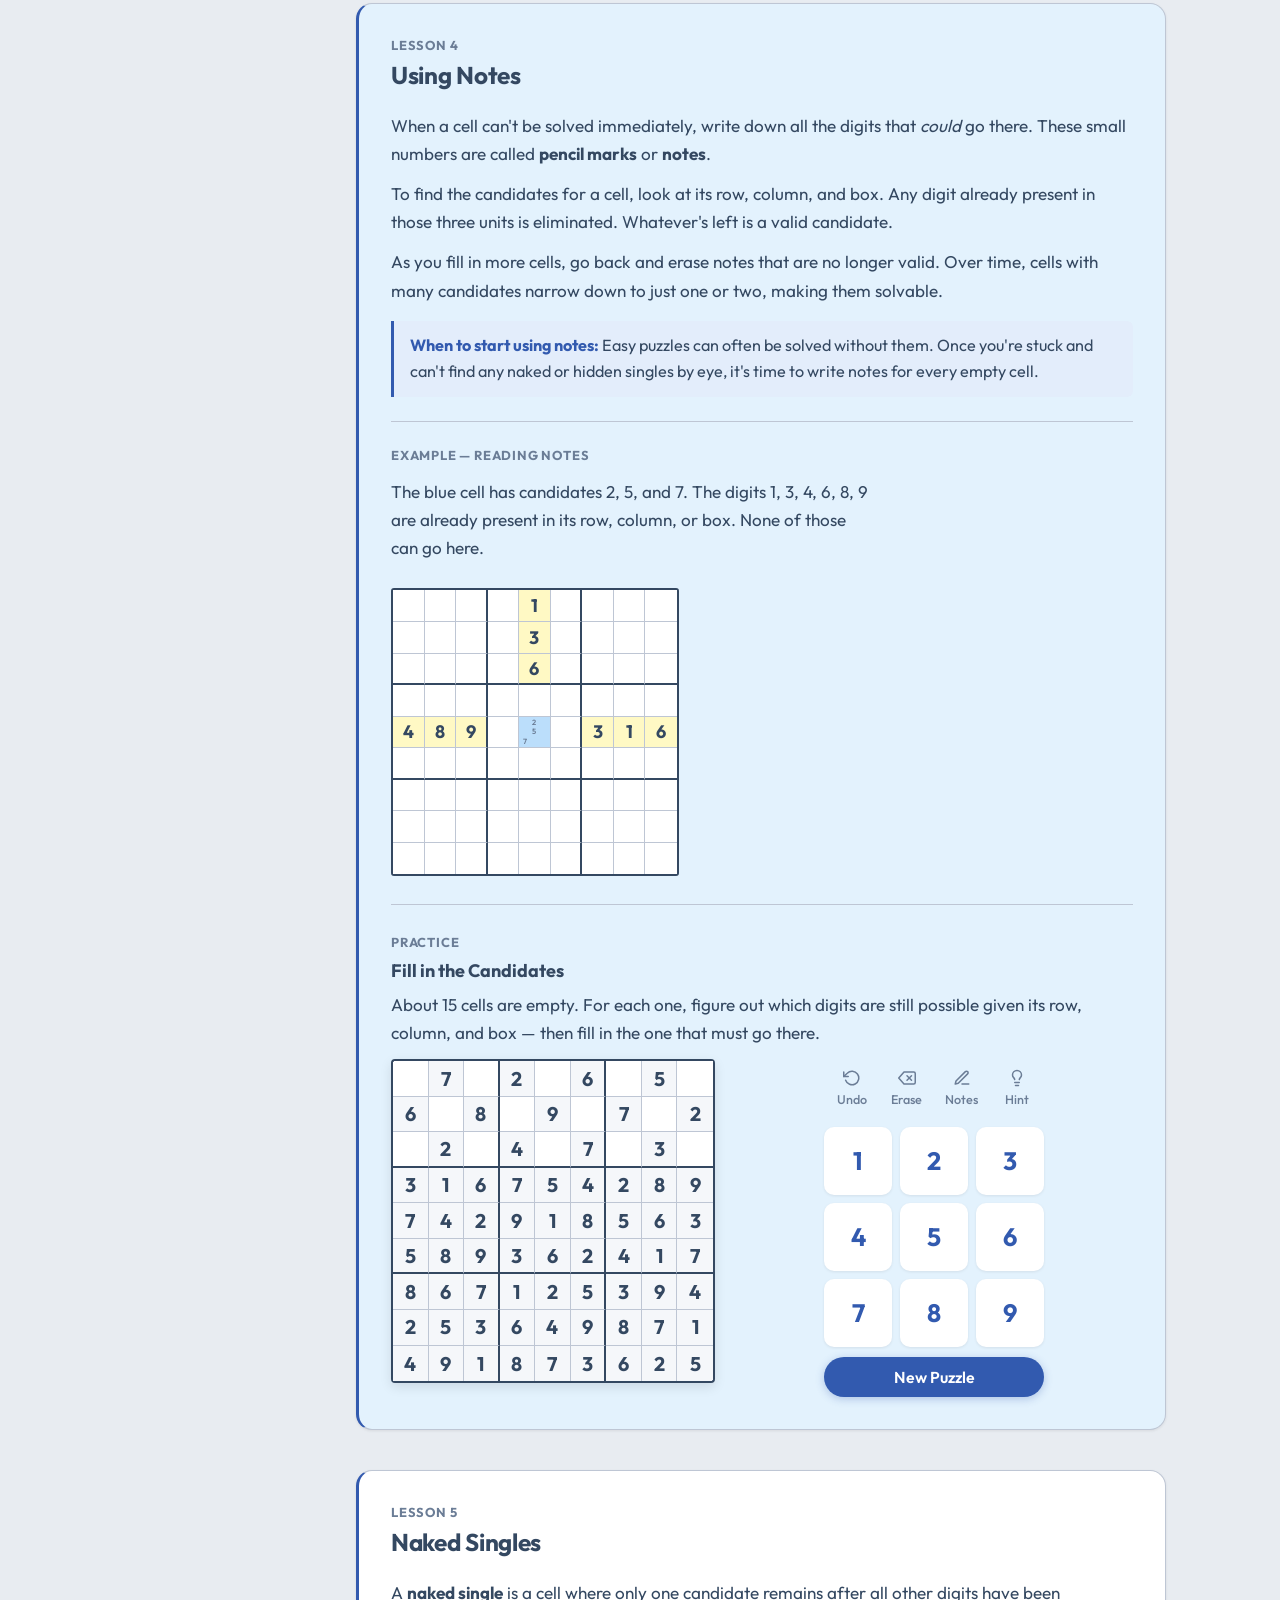
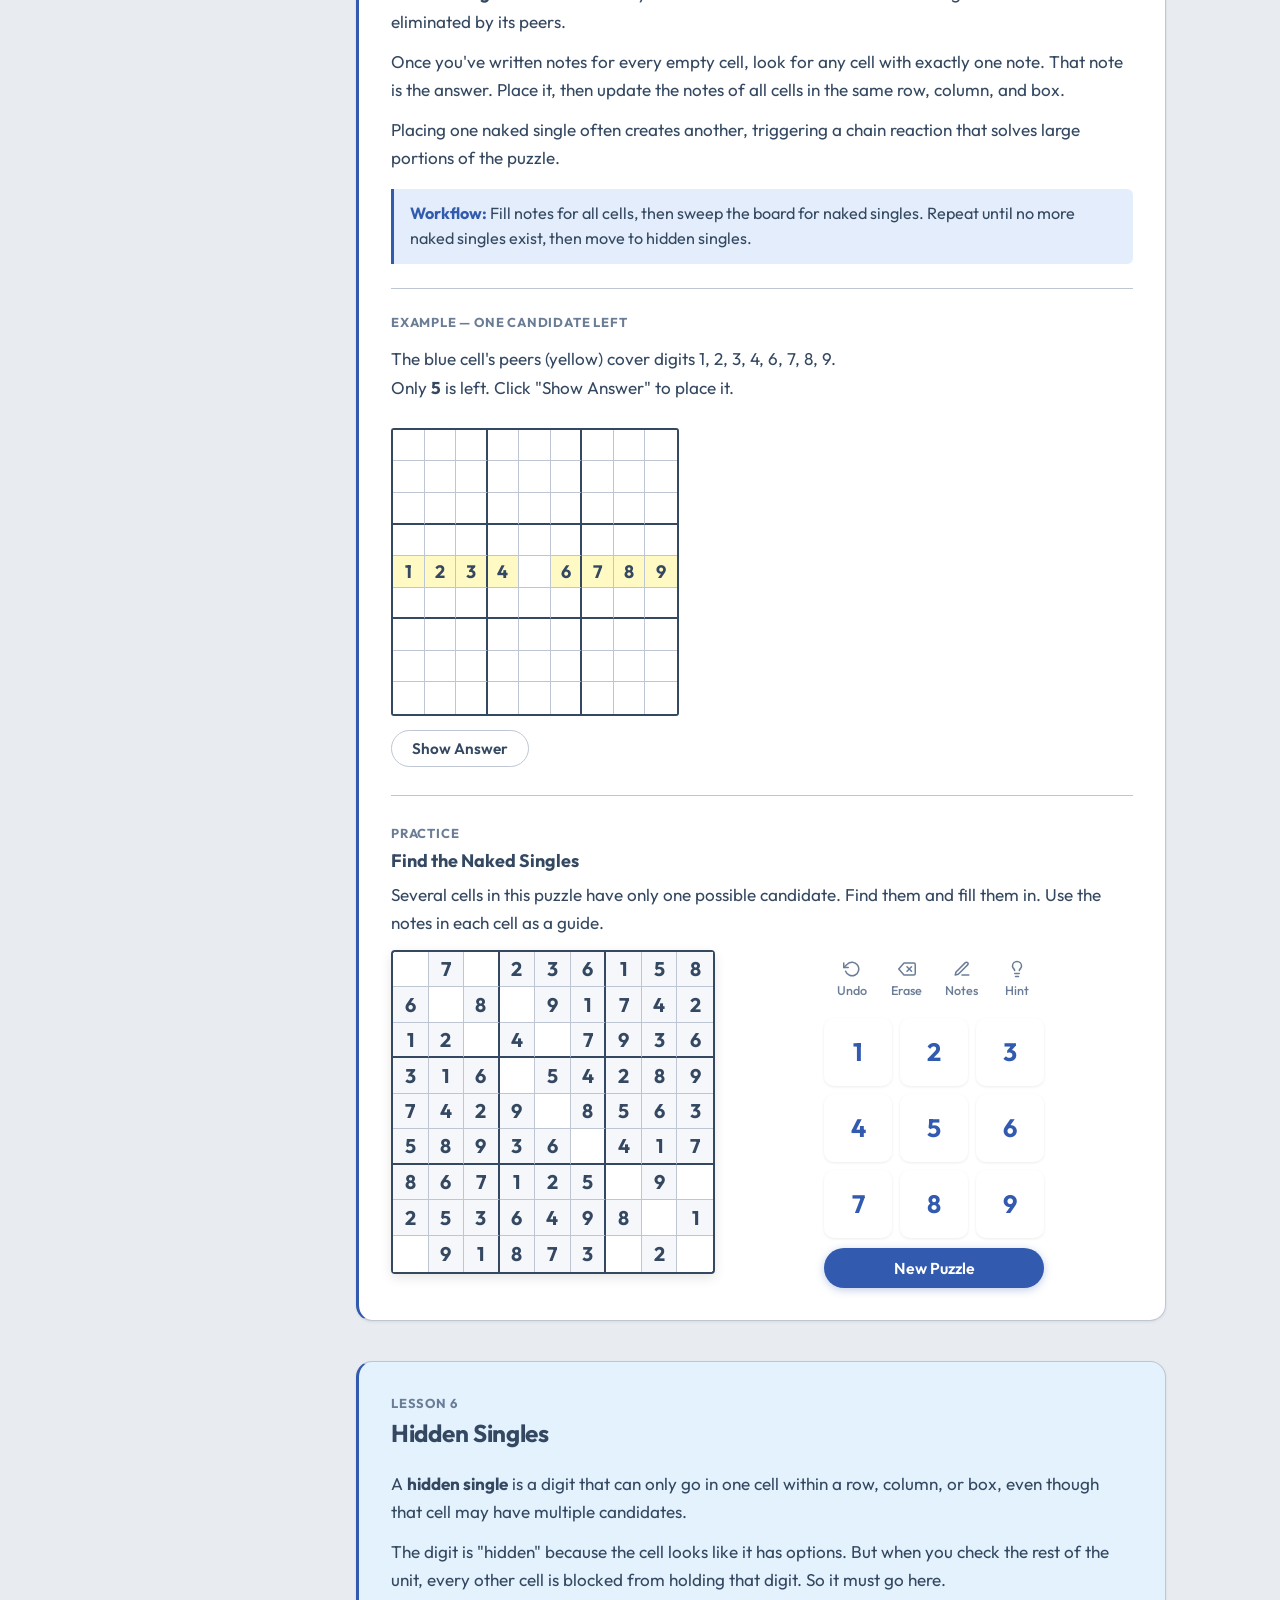
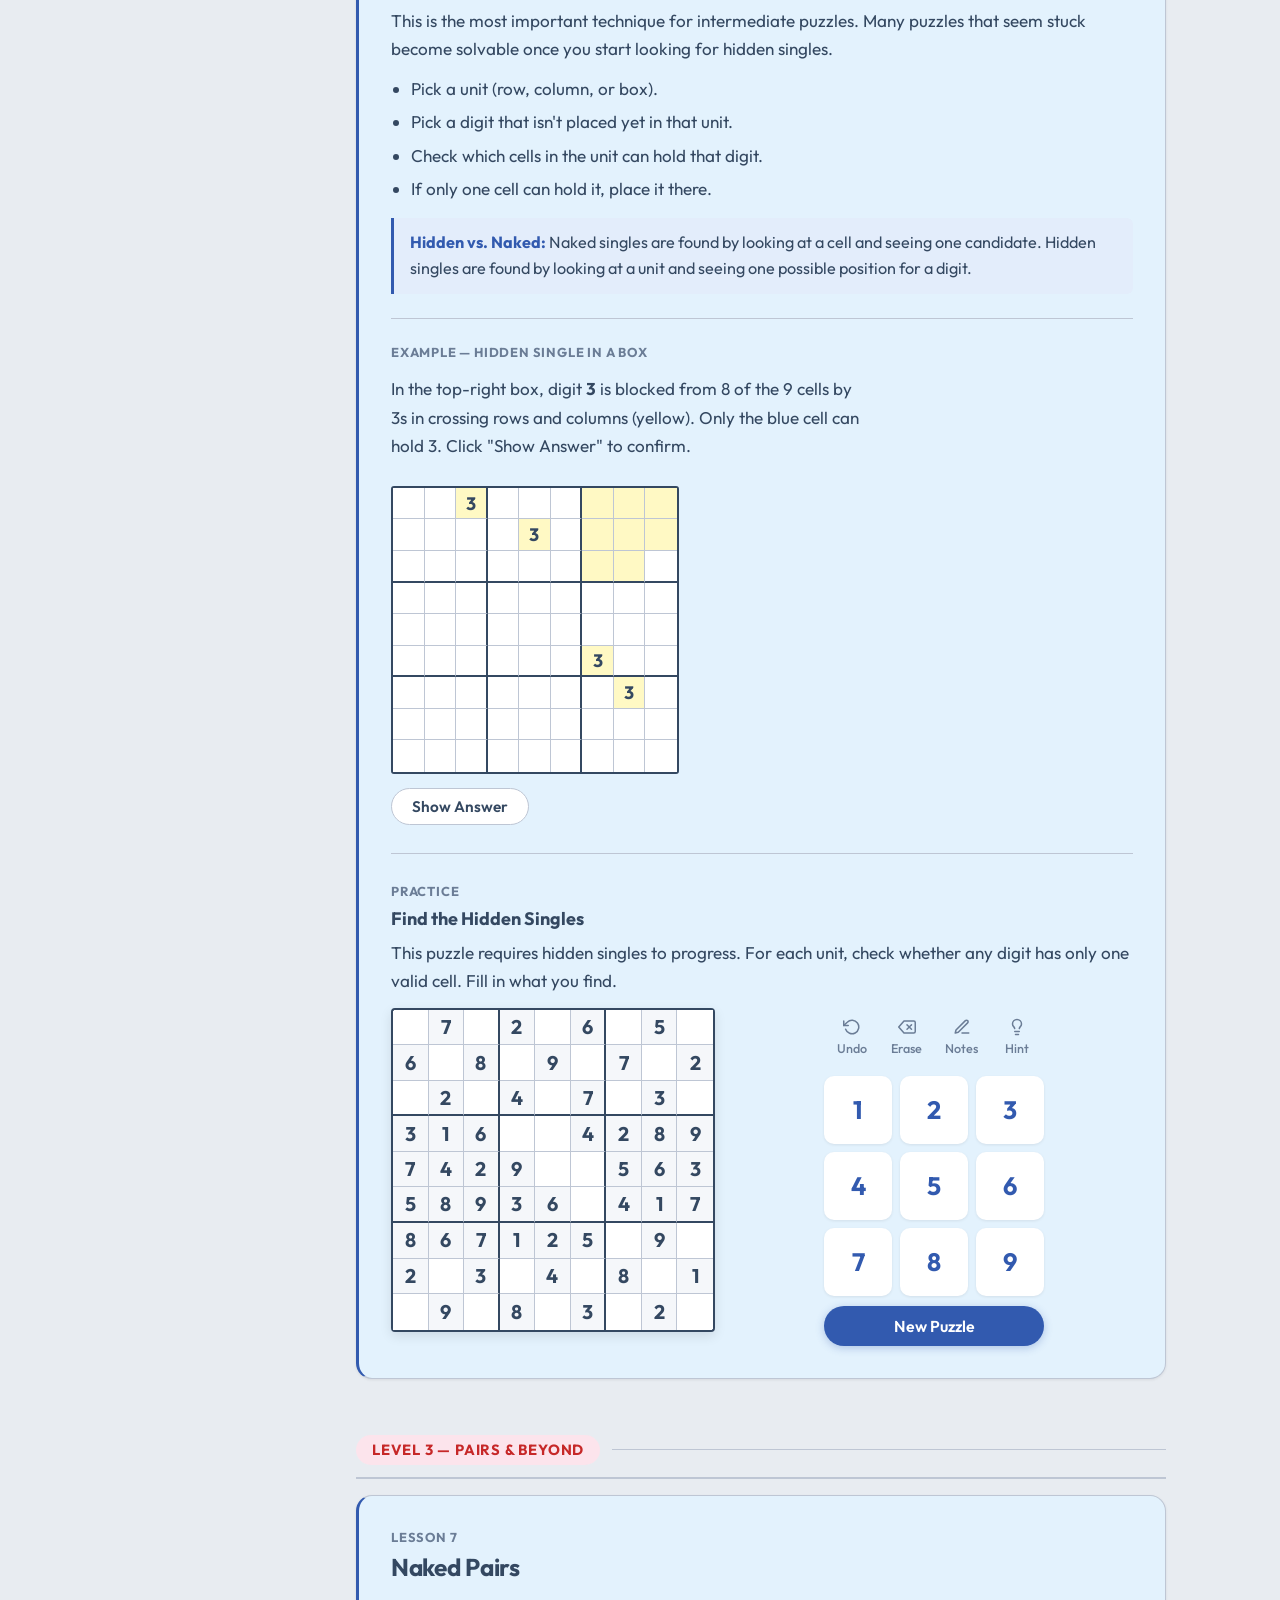
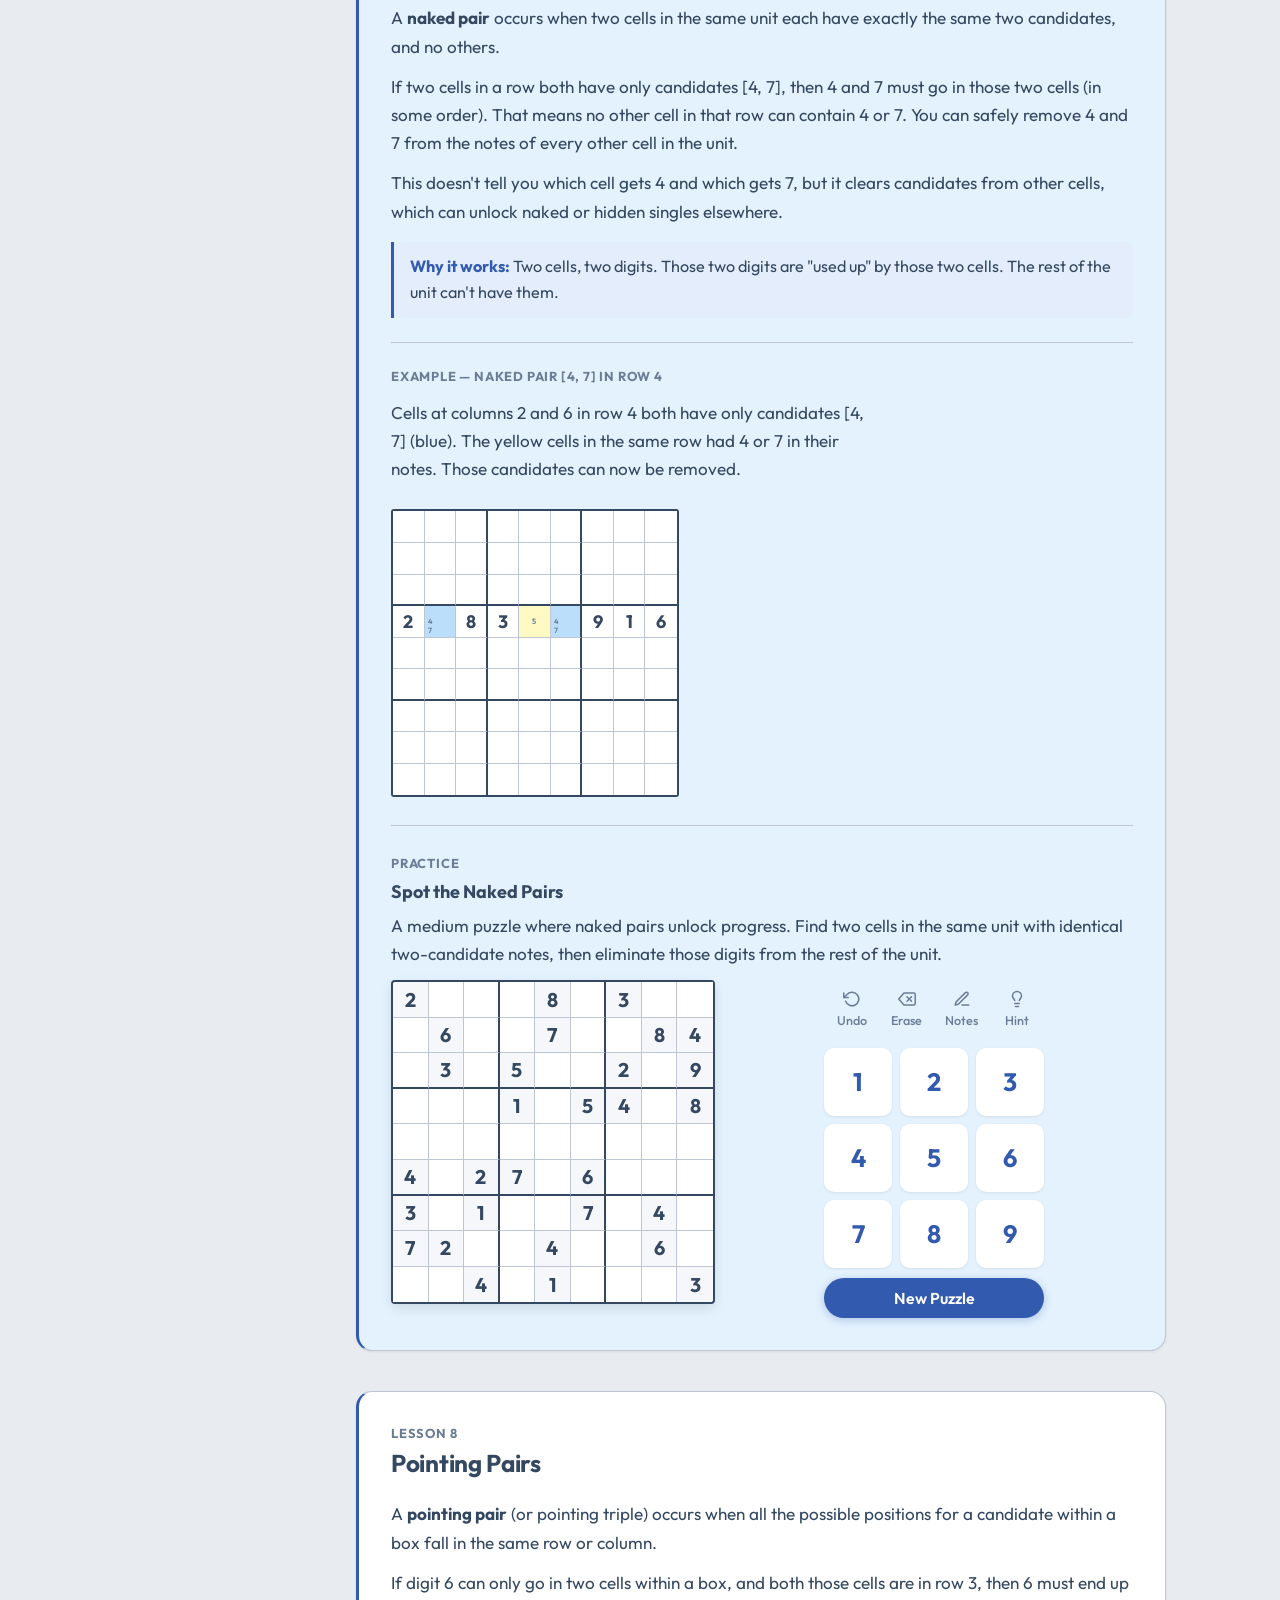
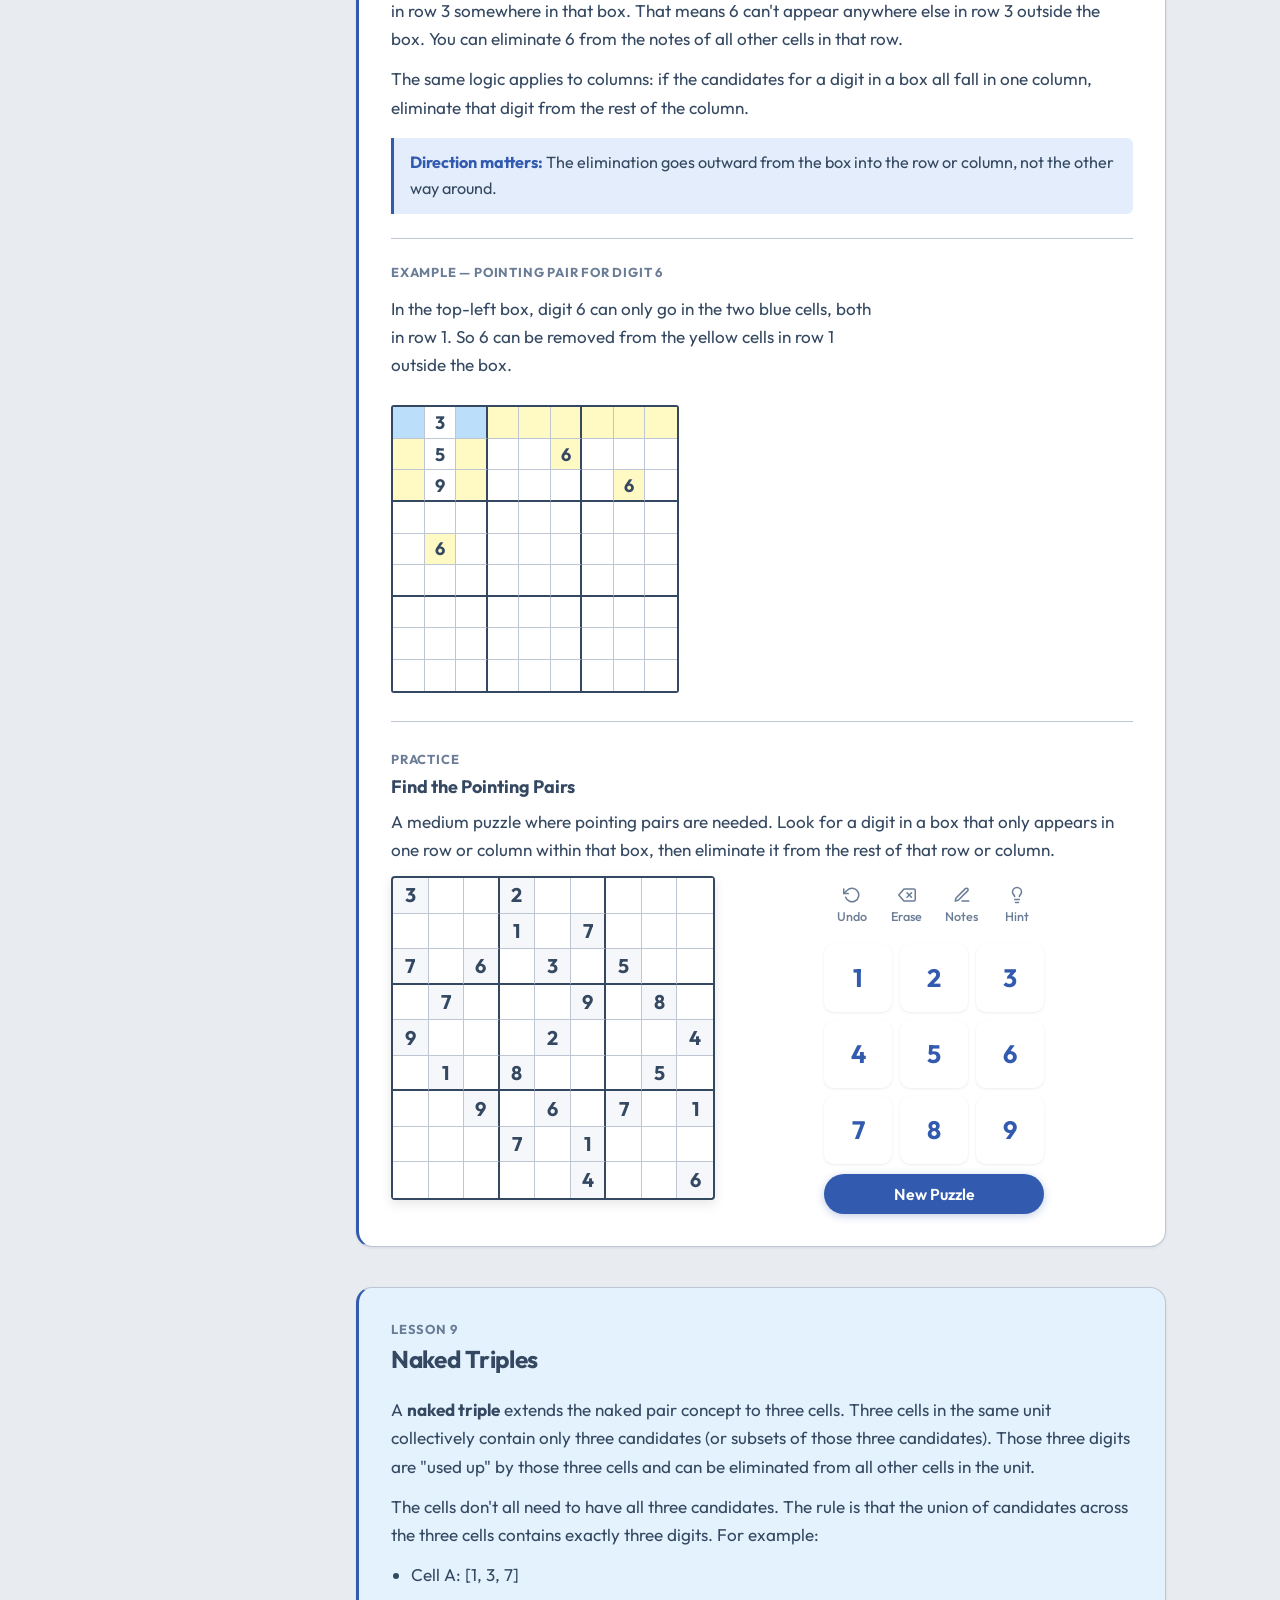
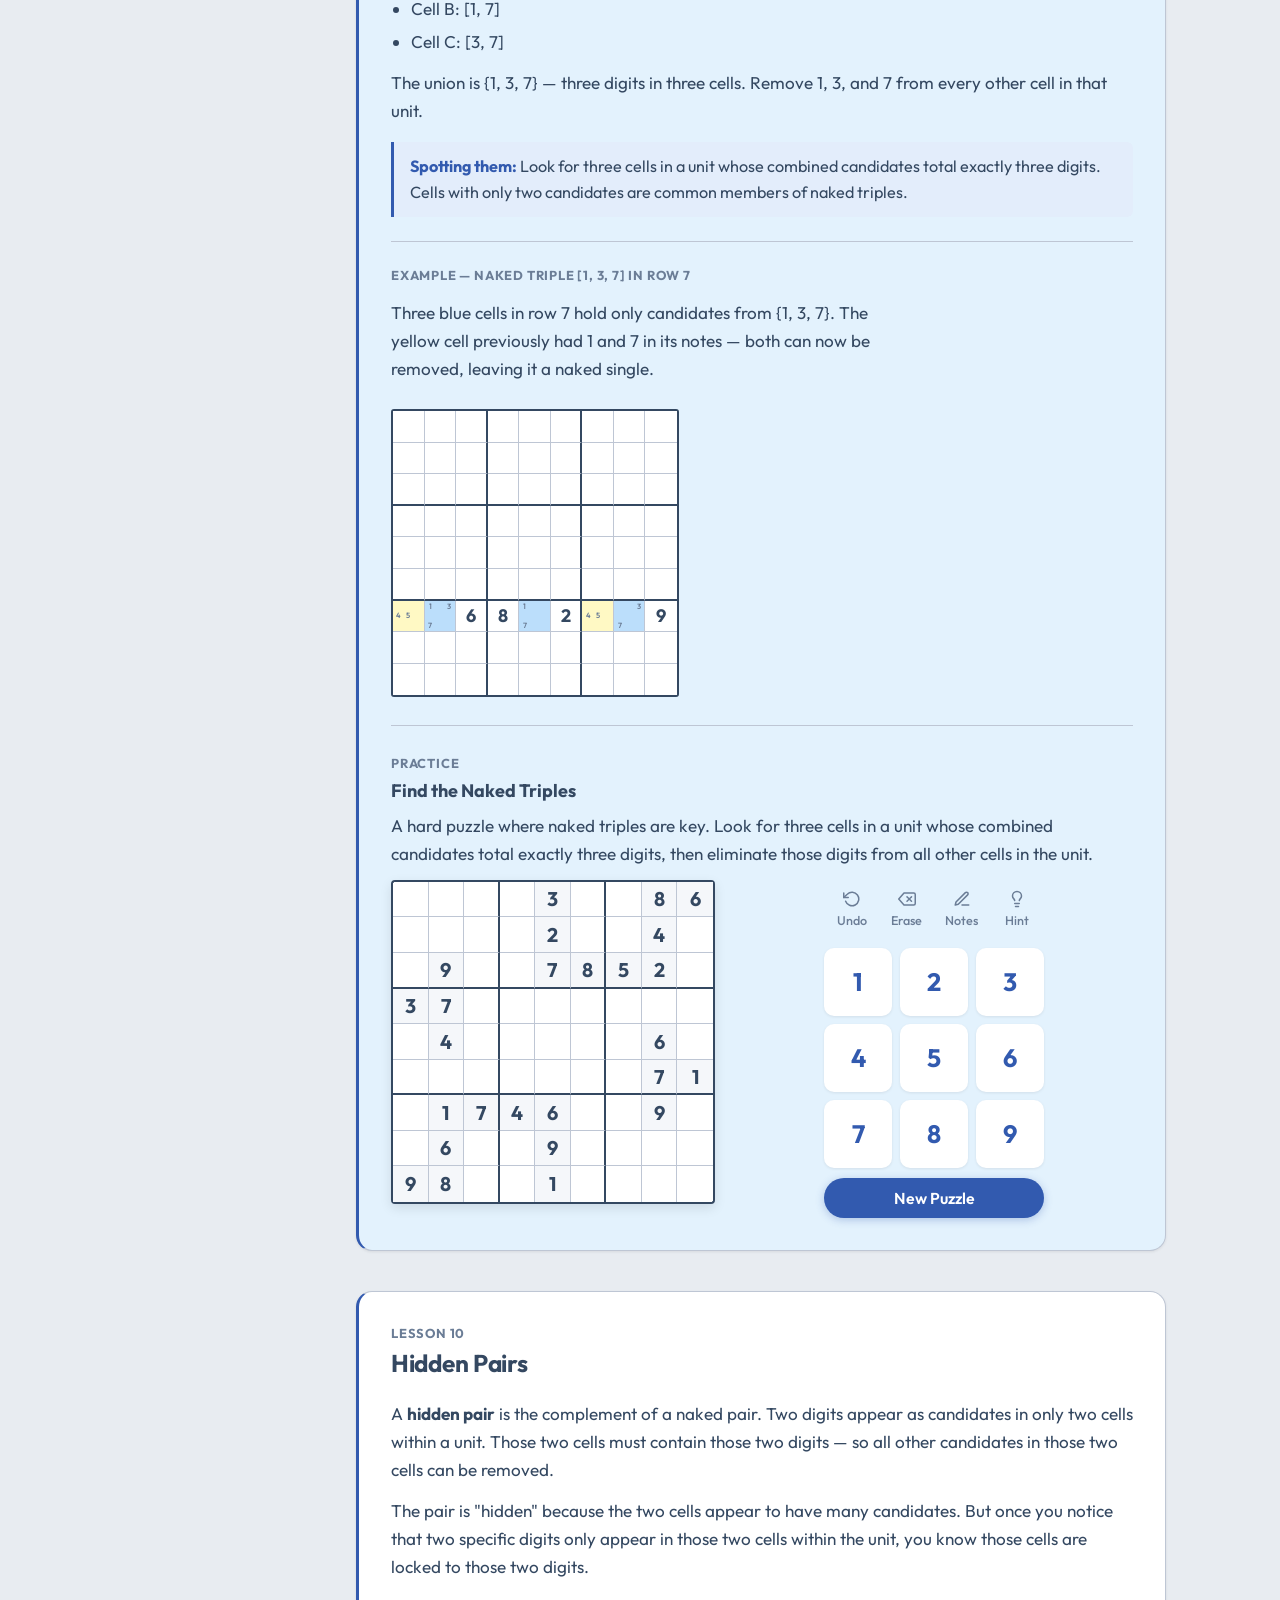
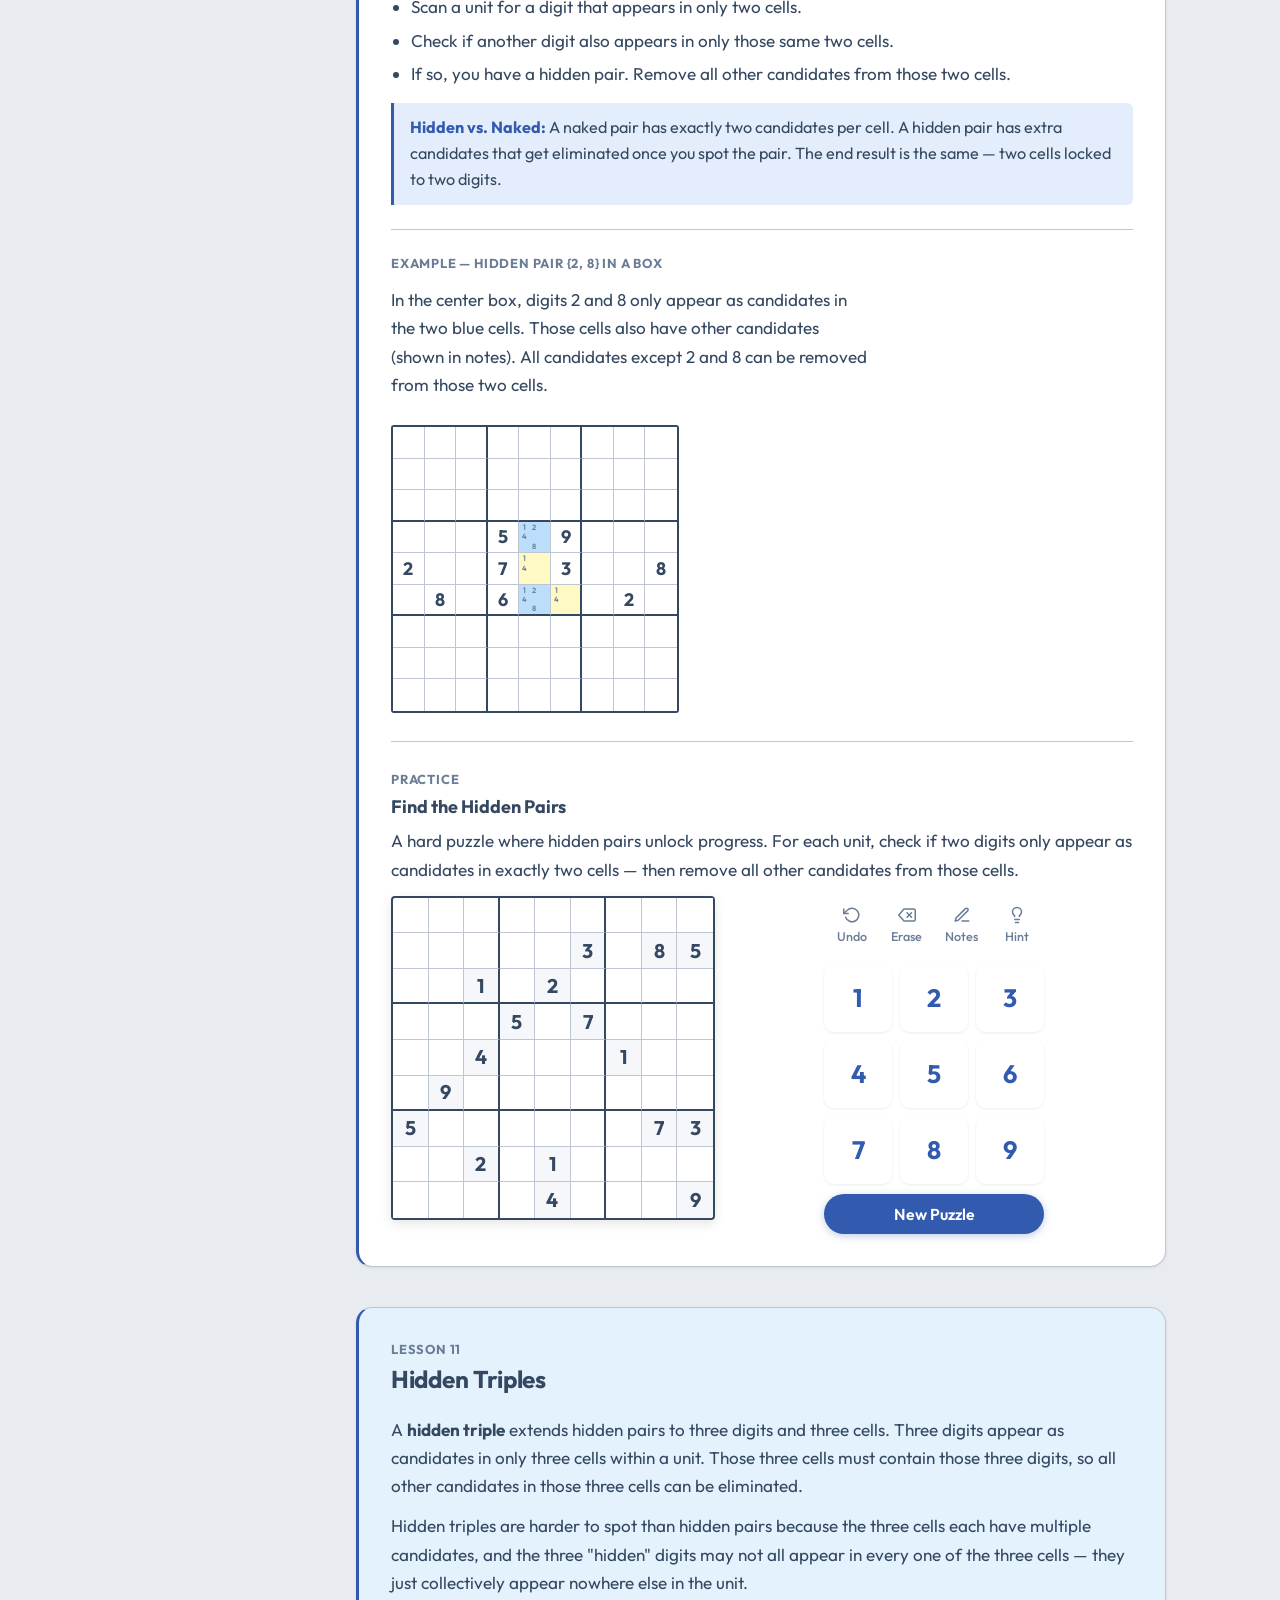
==== commit 233022f7: "fix: correct 0-indexed row/col references in lesson text (L9,L11,L13,L15 → 1-indexed)" ====
--- a/train.html
+++ b/train.html
@@ -501,9 +501,9 @@
       </div>
 
       <div class="example-section">
-        <div class="example-label">Example — Naked Triple [1, 3, 7] in Row 6</div>
-        <div class="example-wrap">
-          <p class="example-caption">Three blue cells in row 6 hold only candidates from {1, 3, 7}. The yellow cell previously had 1 and 7 in its notes — both can now be removed, leaving it a naked single.</p>
+        <div class="example-label">Example — Naked Triple [1, 3, 7] in Row 7</div>
+        <div class="example-wrap">
+          <p class="example-caption">Three blue cells in row 7 hold only candidates from {1, 3, 7}. The yellow cell previously had 1 and 7 in its notes — both can now be removed, leaving it a naked single.</p>
           <div class="mini-board" id="board-l9"></div>
         </div>
       </div>
@@ -603,9 +603,9 @@
       </div>
 
       <div class="example-section">
-        <div class="example-label">Example — Hidden Triple {2, 5, 9} in Column 3</div>
-        <div class="example-wrap">
-          <p class="example-caption">In column 3, digits 2, 5, and 9 only appear as candidates in the three blue cells. Other candidates in those cells (shown in notes) can all be removed, potentially creating naked singles or pairs.</p>
+        <div class="example-label">Example — Hidden Triple {2, 5, 9} in Column 4</div>
+        <div class="example-wrap">
+          <p class="example-caption">In column 4, digits 2, 5, and 9 only appear as candidates in the three blue cells. Other candidates in those cells (shown in notes) can all be removed, potentially creating naked singles or pairs.</p>
           <div class="mini-board" id="board-l11"></div>
         </div>
       </div>
@@ -692,7 +692,7 @@
 
       <p>The <strong>X-Wing</strong> is the first technique that looks across multiple rows and columns simultaneously. It targets a candidate that appears in exactly two cells in each of two different rows, where those cells align in the same two columns.</p>
 
-      <p>Here's the logic: if digit 4 appears in only two cells in row 2 (columns 3 and 8), and also in only two cells in row 7 (the same columns 3 and 8), then digit 4 must go in one of those four cells. Specifically, it must occupy column 3 in one row and column 8 in the other. Either way, columns 3 and 8 each get exactly one 4 from this pattern. So 4 can be eliminated from all other cells in columns 3 and 8.</p>
+      <p>Here's the logic: if digit 4 appears in only two cells in row 3 (columns 4 and 9), and also in only two cells in row 8 (the same columns 4 and 9), then digit 4 must go in one of those four cells. Specifically, it must occupy column 4 in one row and column 9 in the other. Either way, columns 4 and 9 each get exactly one 4 from this pattern. So 4 can be eliminated from all other cells in columns 4 and 9.</p>
 
       <p>The four cells form a rectangle — the "X" shape that gives the technique its name.</p>
 
@@ -708,9 +708,9 @@
       </div>
 
       <div class="example-section">
-        <div class="example-label">Example — X-Wing on digit 4 in rows 2 and 7</div>
-        <div class="example-wrap">
-          <p class="example-caption">Digit 4 appears in only two cells in row 2 (blue) and only two cells in row 7 (blue), both pairs in columns 3 and 8. The yellow cells in columns 3 and 8 can have 4 eliminated from their notes.</p>
+        <div class="example-label">Example — X-Wing on digit 4 in rows 3 and 8</div>
+        <div class="example-wrap">
+          <p class="example-caption">Digit 4 appears in only two cells in row 3 (blue) and only two cells in row 8 (blue), both pairs in columns 4 and 9. The yellow cells in columns 4 and 9 can have 4 eliminated from their notes.</p>
           <div class="mini-board" id="board-l13"></div>
         </div>
       </div>
@@ -814,9 +814,9 @@
       </div>
 
       <div class="example-section">
-        <div class="example-label">Example — Swordfish on digit 2 across rows 1, 4, and 7</div>
-        <div class="example-wrap">
-          <p class="example-caption">Digit 2 appears in only 2-3 cells in rows 1, 4, and 7 (blue), all within columns 2, 5, and 8. The yellow cells in those three columns can have 2 eliminated from their notes.</p>
+        <div class="example-label">Example — Swordfish on digit 2 across rows 2, 5, and 8</div>
+        <div class="example-wrap">
+          <p class="example-caption">Digit 2 appears in only 2-3 cells in rows 2, 5, and 8 (blue), all within columns 3, 6, and 9. The yellow cells in those three columns can have 2 eliminated from their notes.</p>
           <div class="mini-board" id="board-l15"></div>
         </div>
       </div>
--- a/train.css
+++ b/train.css
@@ -482,6 +482,7 @@
 
 /* ── Practice controls layout ── */
 .practice-controls {
+  --ctrl-w: 220px;
   display: flex;
   flex-direction: column;
   align-items: center;
@@ -490,15 +491,24 @@
   min-width: 0;
 }
 
-/* .actions already defined in style.css — no override needed */
-
-/* ── Practice numpad — matches .numpad proportions, 3x3 grid ── */
+.practice-controls .actions {
+  width: var(--ctrl-w);
+  justify-content: space-between;
+}
+
 .practice-numpad {
   display: grid;
-  grid-template-columns: repeat(3, 1fr);
+  grid-template-columns: repeat(3, 68px);
   gap: 8px;
+  width: var(--ctrl-w);
+}
+
+.practice-footer {
+  width: var(--ctrl-w);
+}
+
+.practice-footer .new-puzzle-btn {
   width: 100%;
-  max-width: 180px;
 }
 
 /* ── Practice numpad buttons — matches .num-btn from style.css ── */
@@ -528,8 +538,6 @@
 /* ── Practice footer buttons ── */
 .practice-footer {
   display: flex;
-  gap: 10px;
-  justify-content: center;
 }
 
 .new-puzzle-btn {
@@ -571,8 +579,8 @@
   .practice-layout { flex-direction: column; align-items: center; }
   .practice-board { width: min(324px, calc(100vw - 80px)); height: auto; aspect-ratio: 1; }
   .practice-cell .cell-value { font-size: clamp(0.85rem, 3.5vw, 1.1rem); }
-  .practice-controls { width: 100%; max-width: min(324px, calc(100vw - 80px)); }
-  .practice-numpad { max-width: 160px; }
+  .practice-controls { --ctrl-w: 190px; }
+  .practice-numpad { grid-template-columns: repeat(3, 1fr); }
   .practice-cell .cell-notes span { font-size: 0.38rem; }
 }
 @media (max-width: 480px) {
@@ -583,8 +591,8 @@
   .mini-cell { font-size: 0.75rem; }
   .practice-board { width: min(280px, calc(100vw - 48px)); }
   .practice-cell .cell-value { font-size: clamp(0.75rem, 3vw, 0.95rem); }
-  .practice-controls { width: 100%; max-width: min(280px, calc(100vw - 48px)); }
-  .practice-numpad { max-width: 130px; gap: 4px; }
+  .practice-controls { --ctrl-w: 160px; }
+  .practice-numpad { grid-template-columns: repeat(3, 1fr); gap: 4px; }
   .p-num-btn { font-size: 1rem; }
   .practice-controls .action-btn { font-size: 0.6rem; padding: 6px 2px; }
   .practice-controls .action-btn svg { width: 16px; height: 16px; }
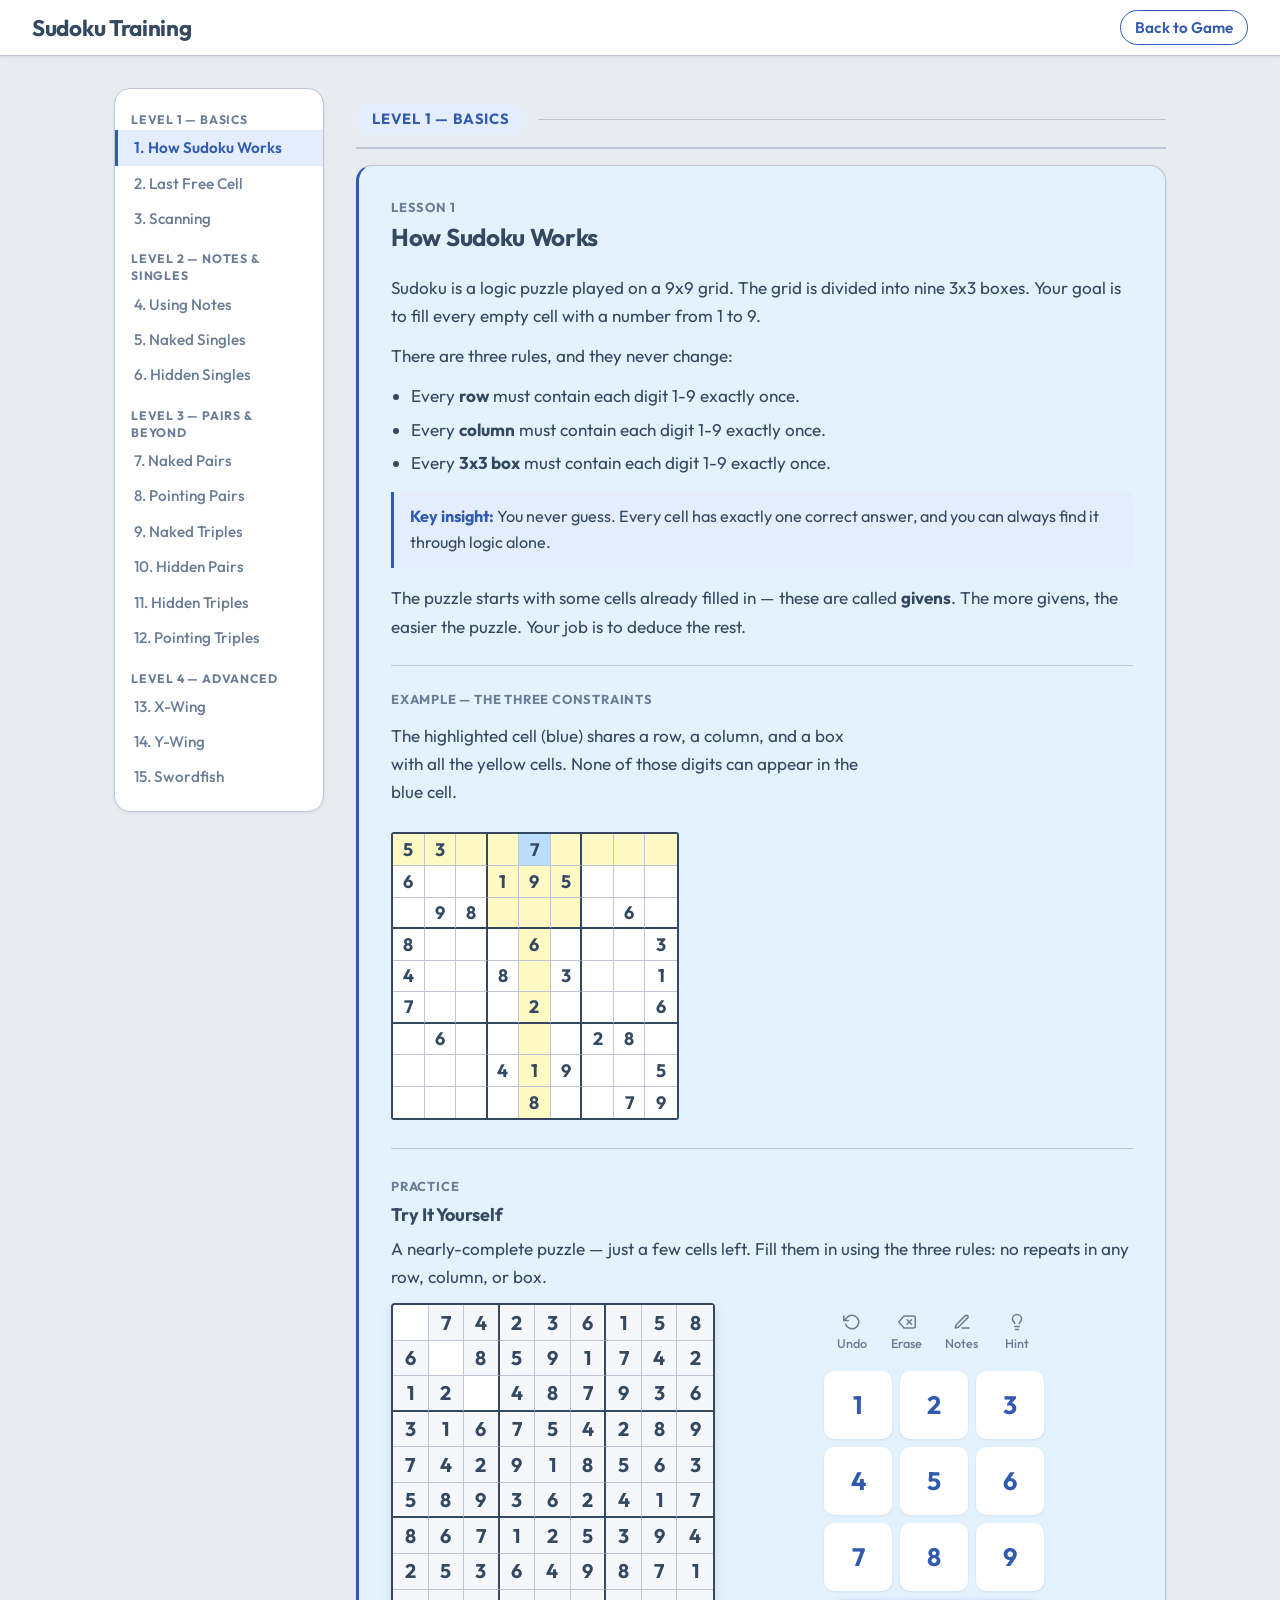
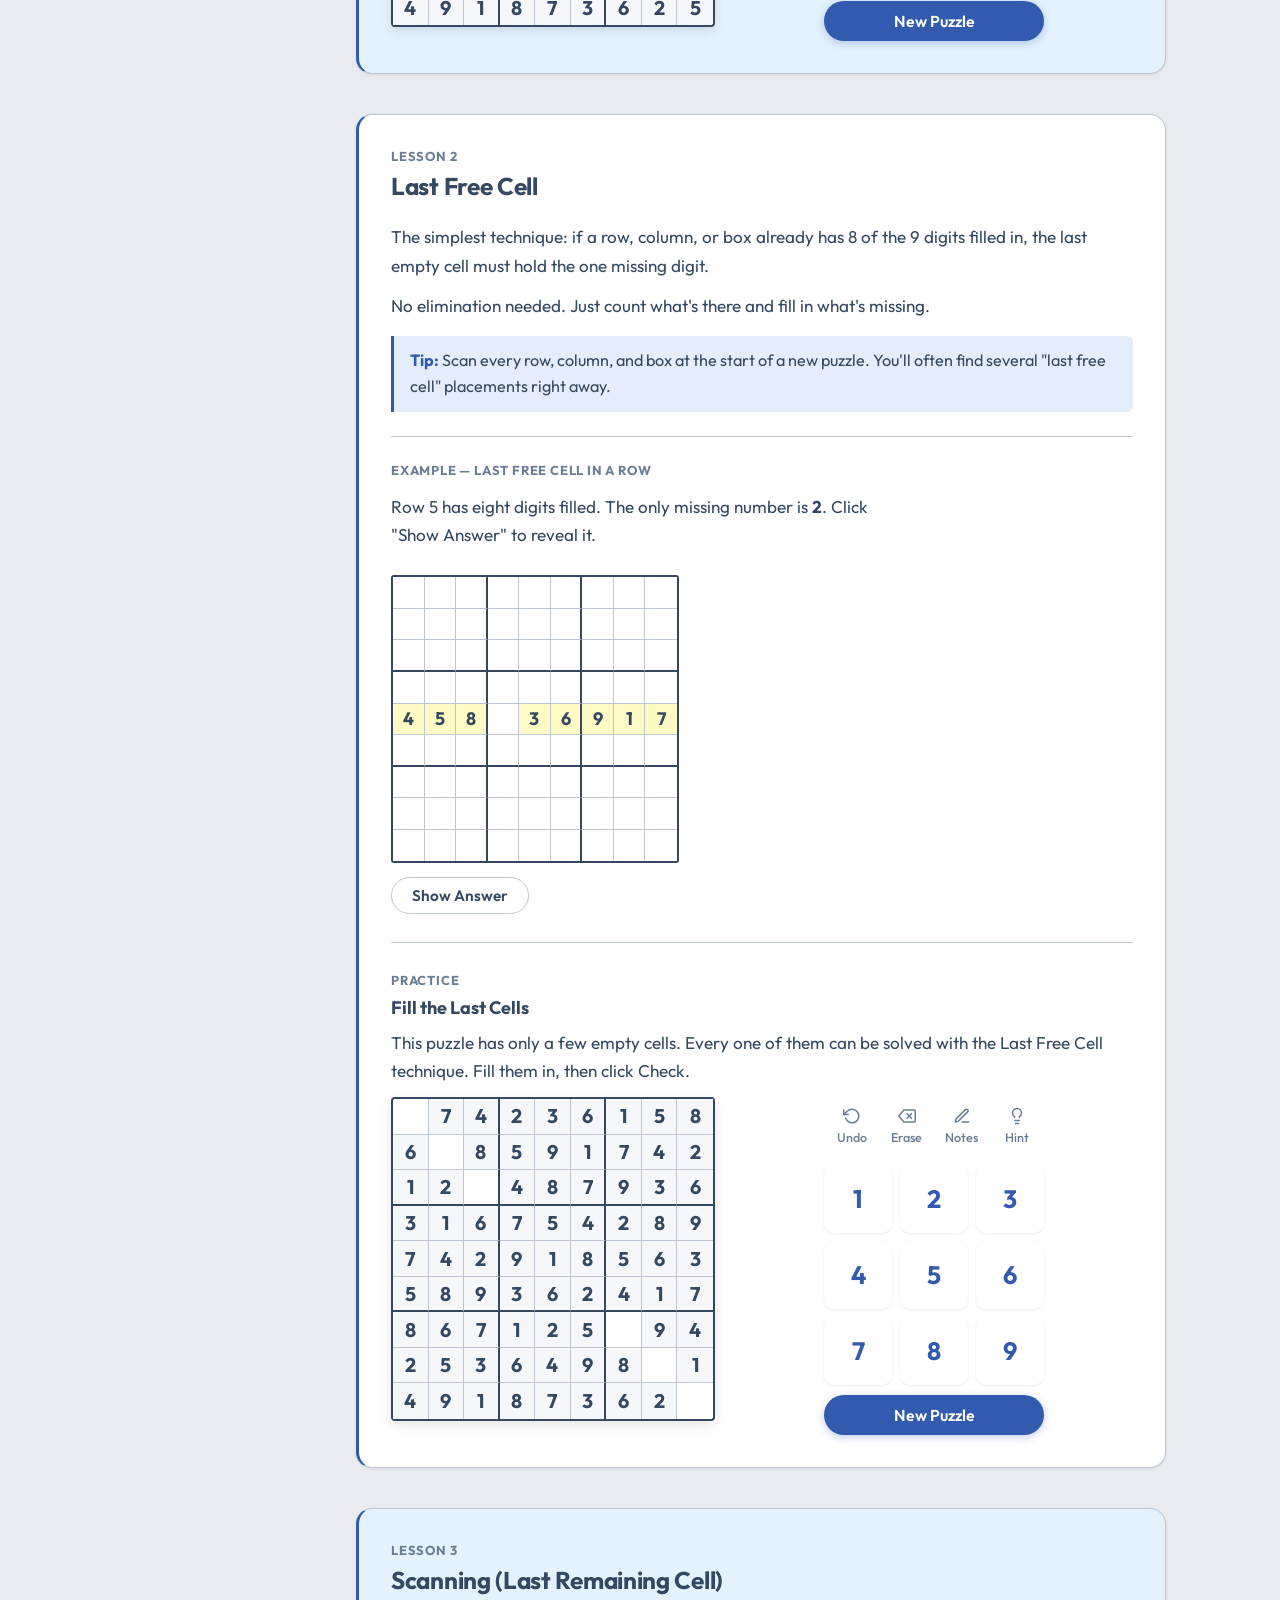
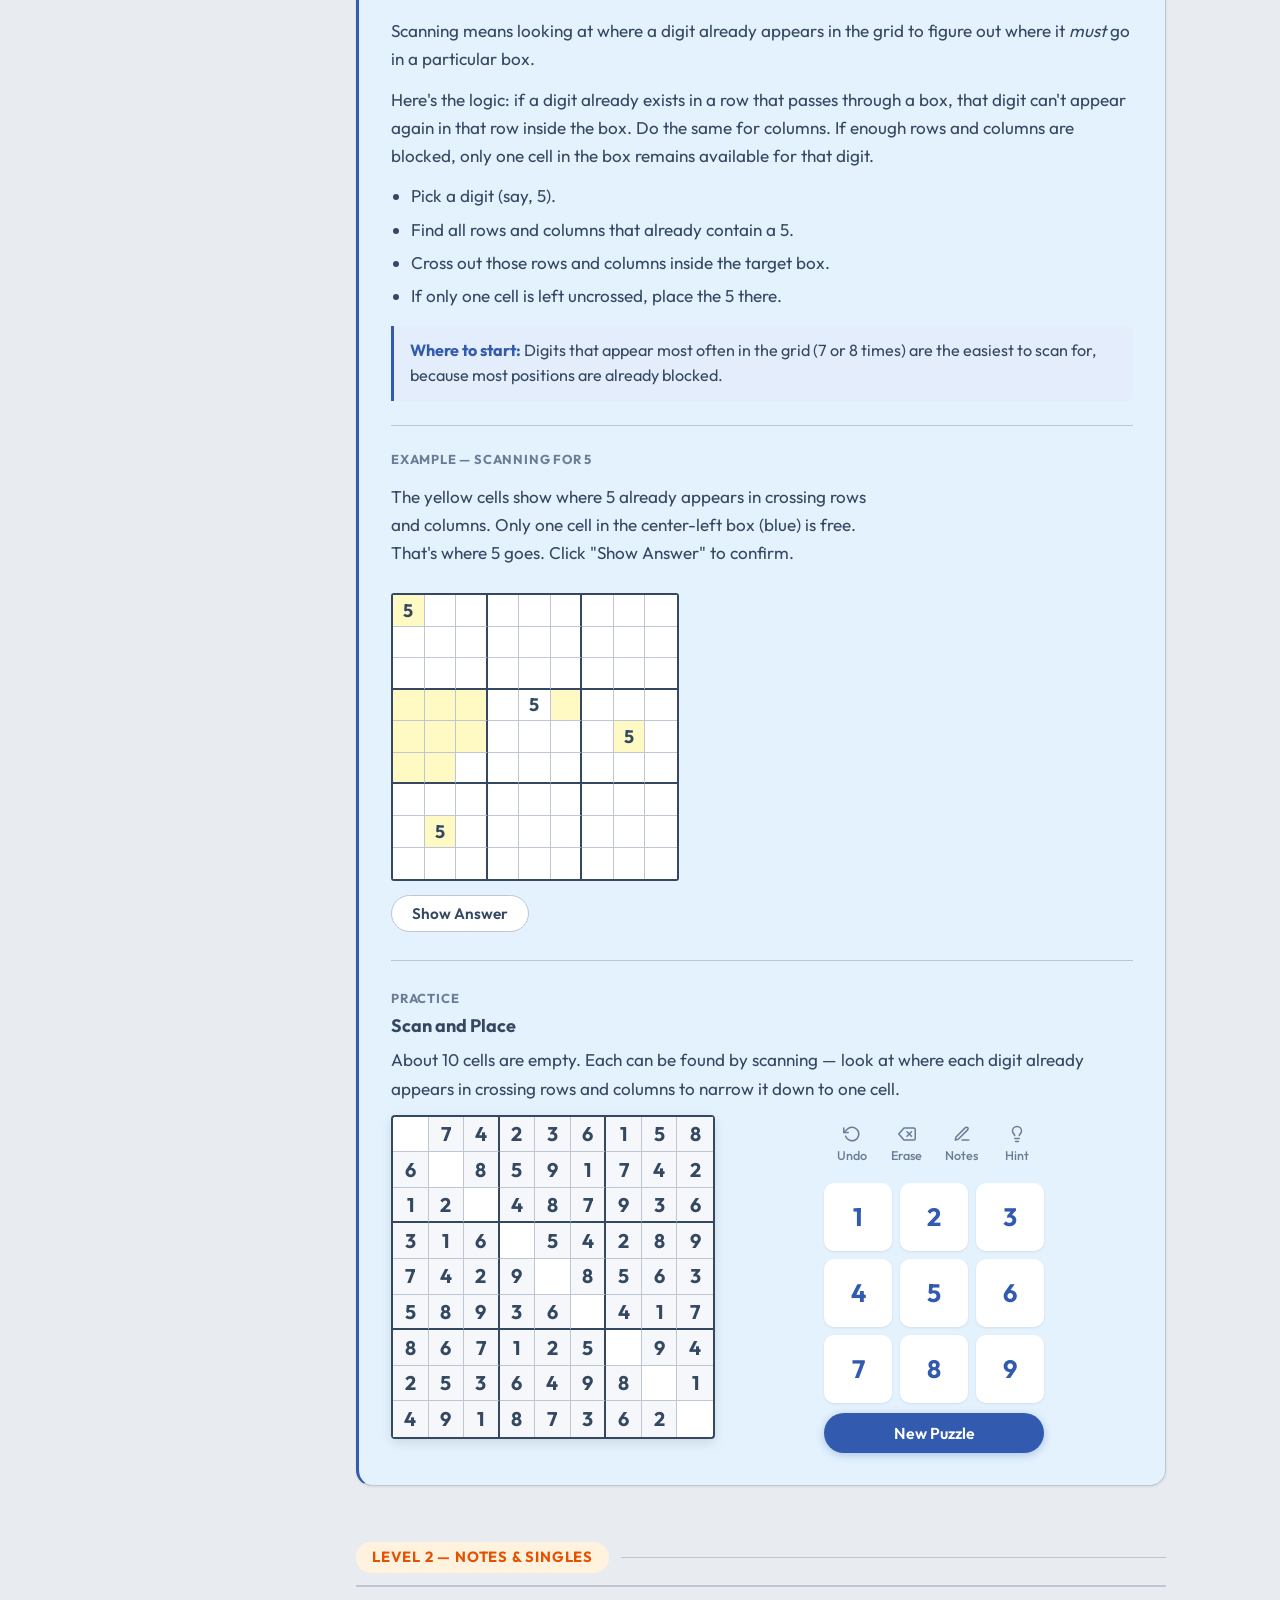
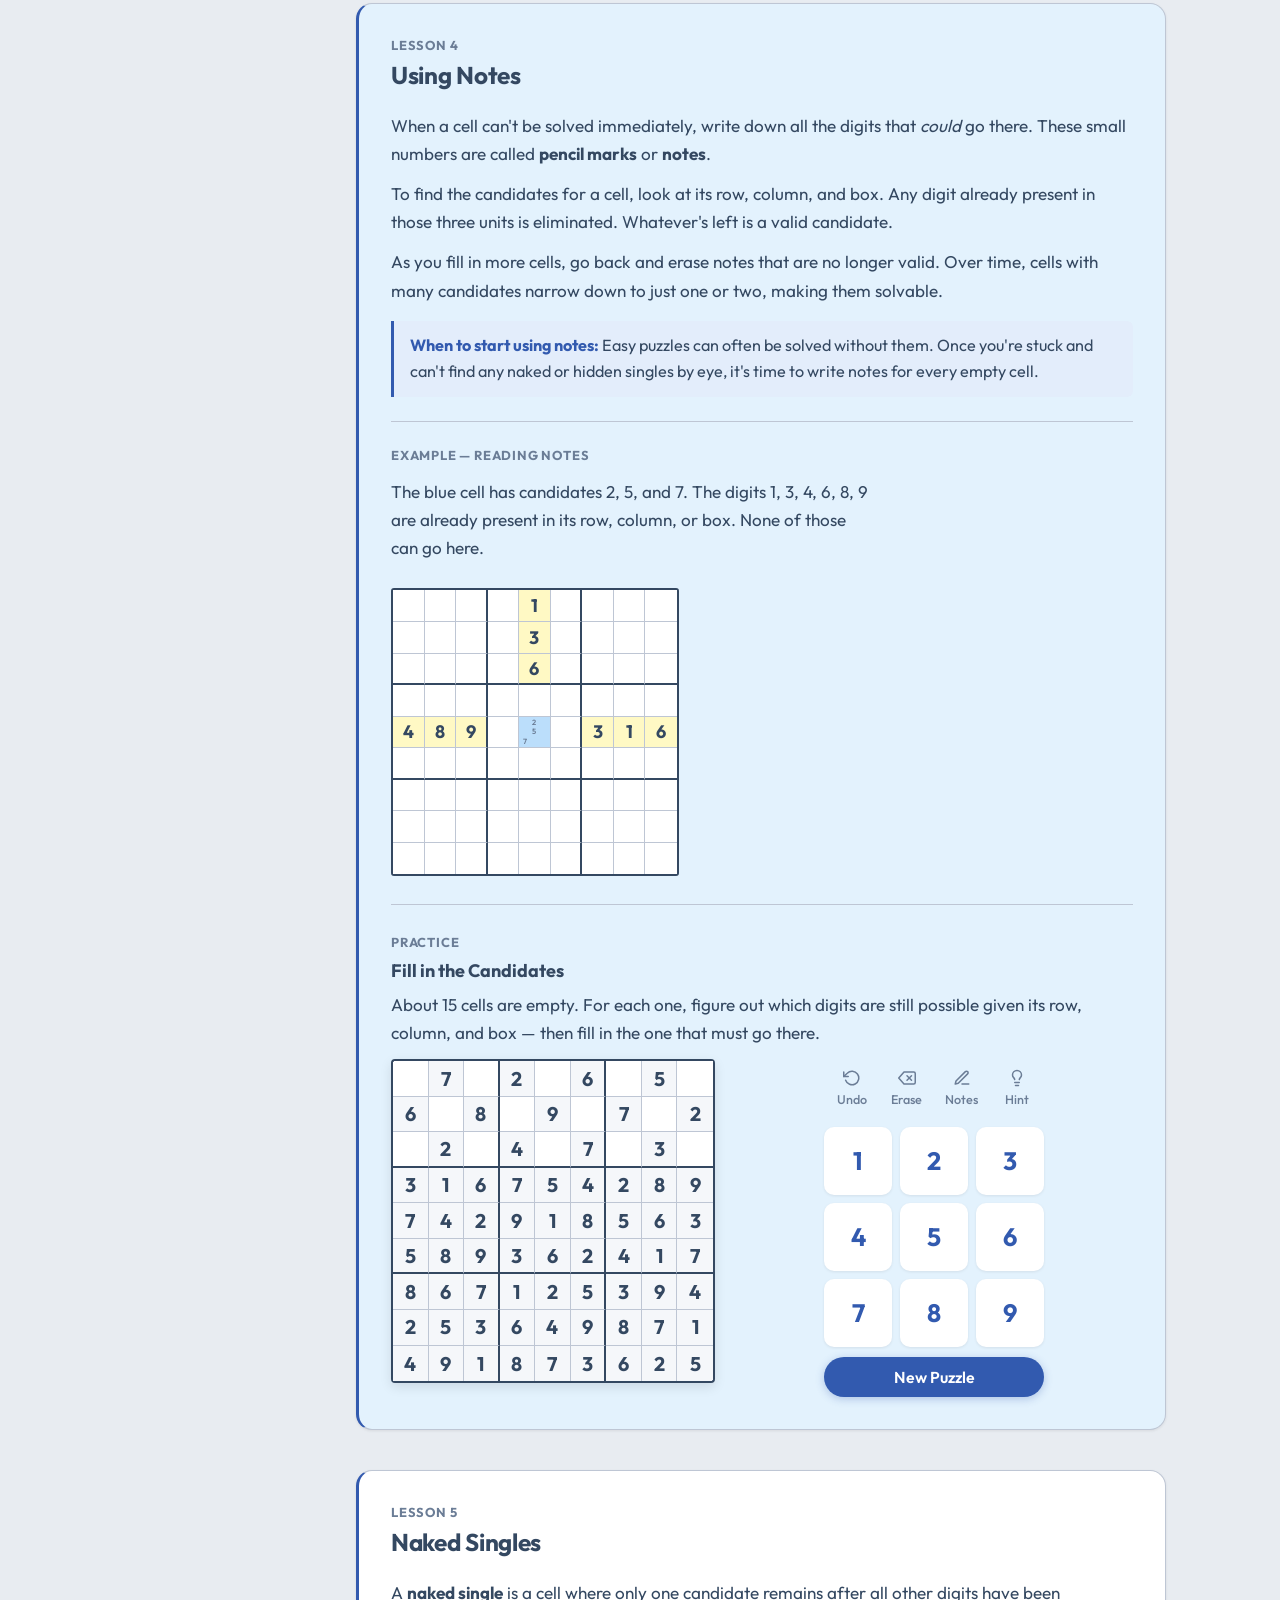
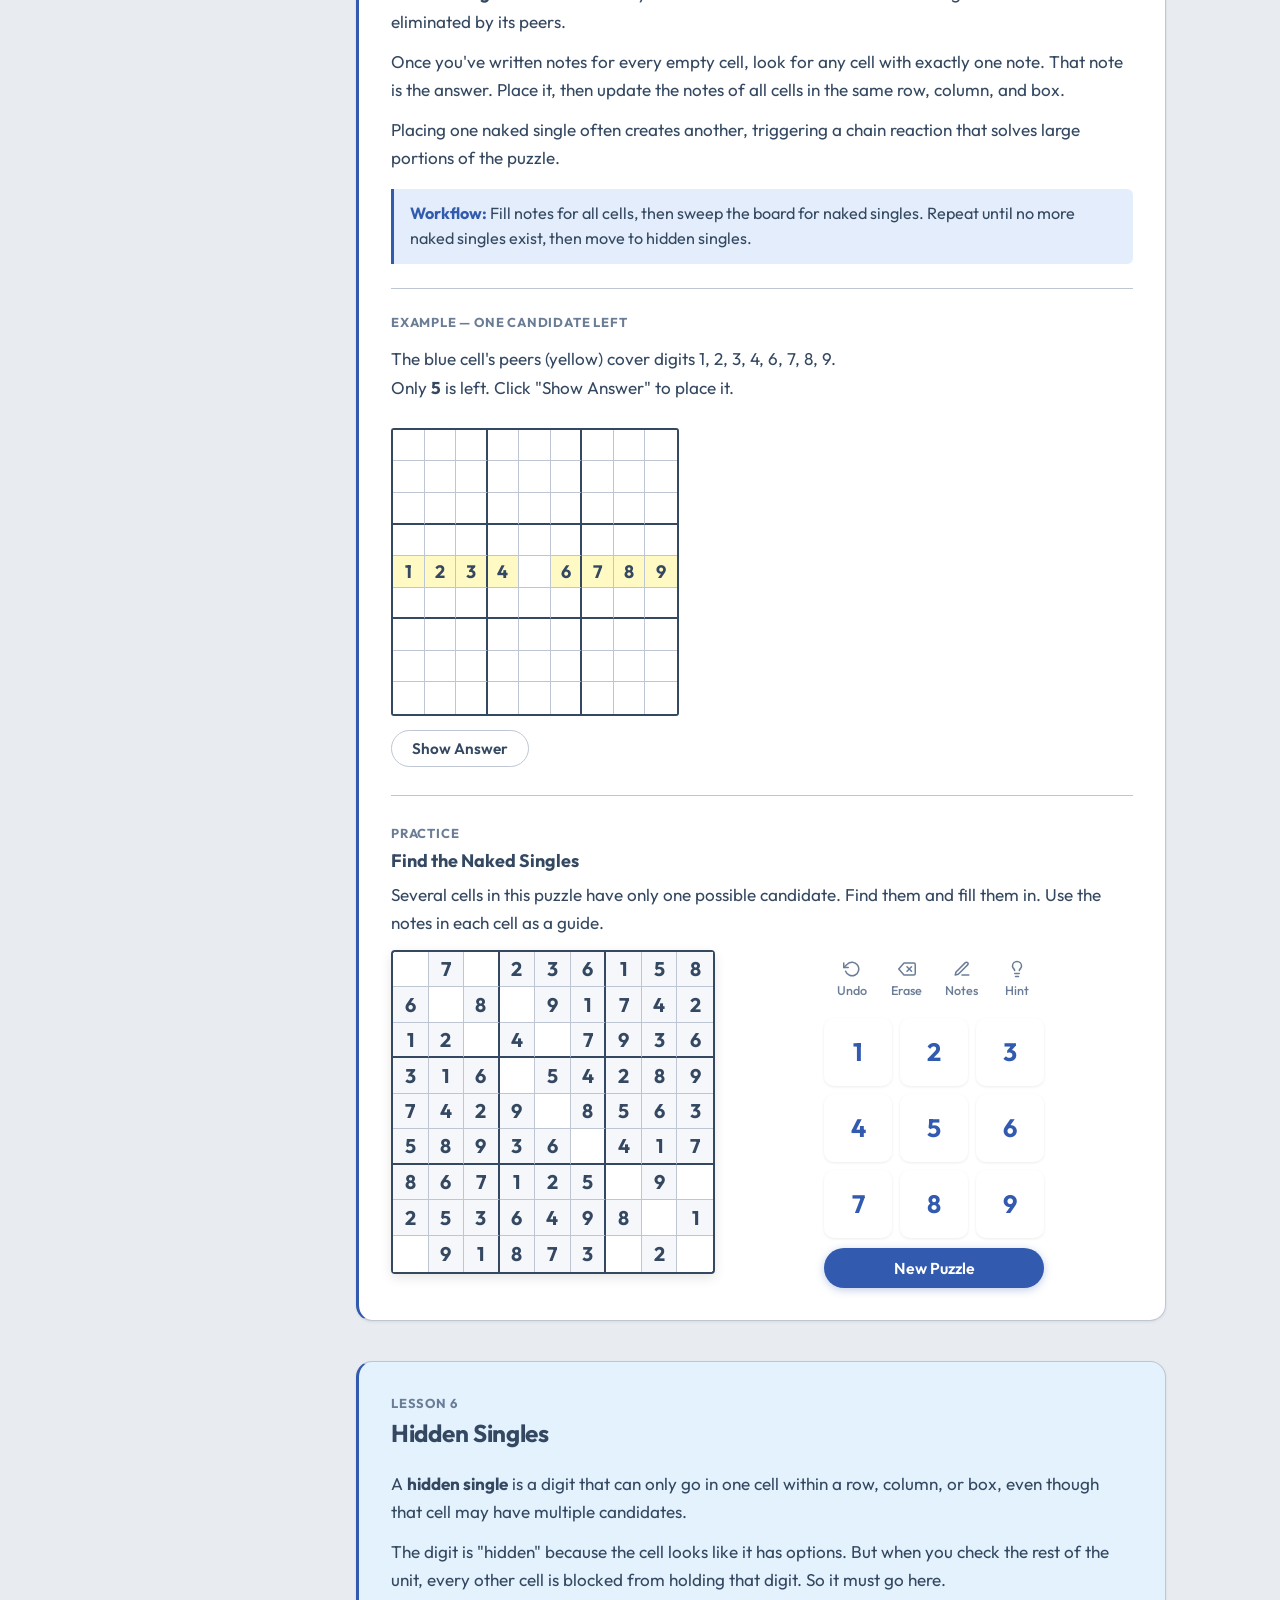
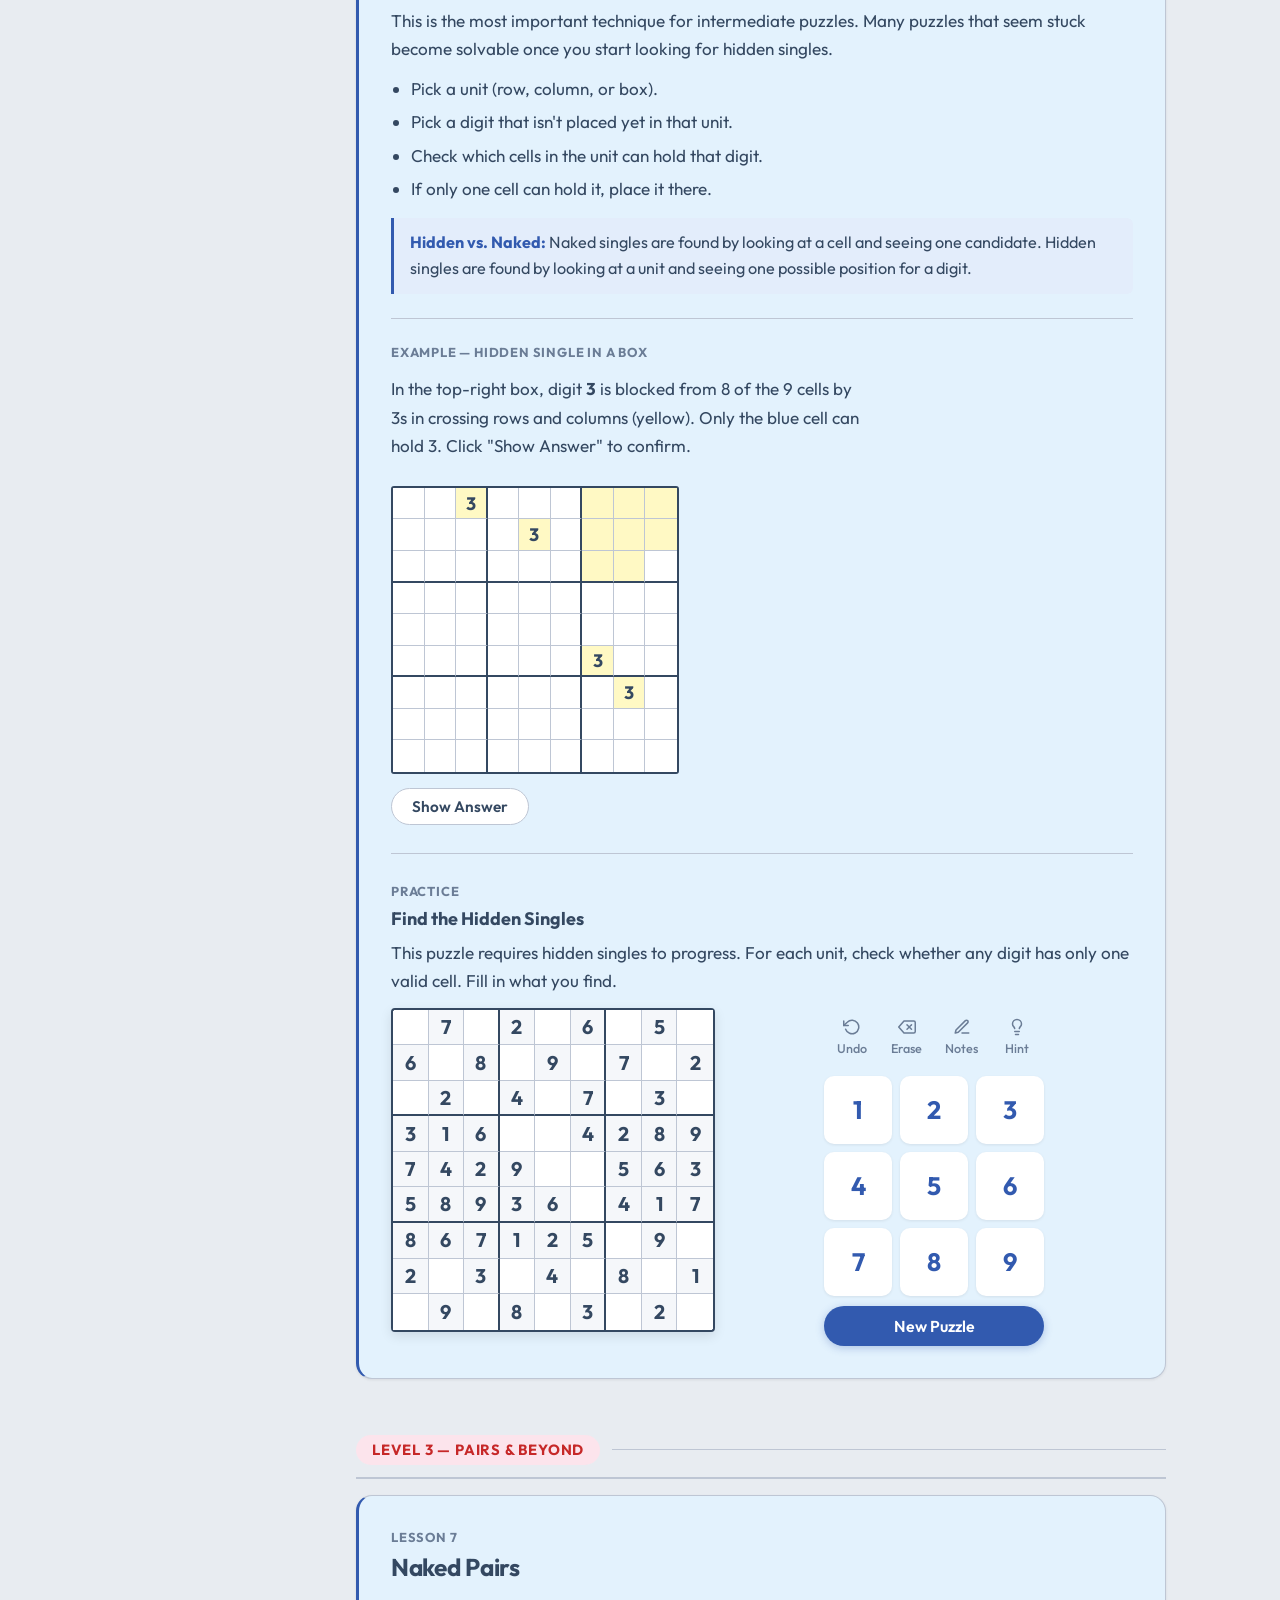
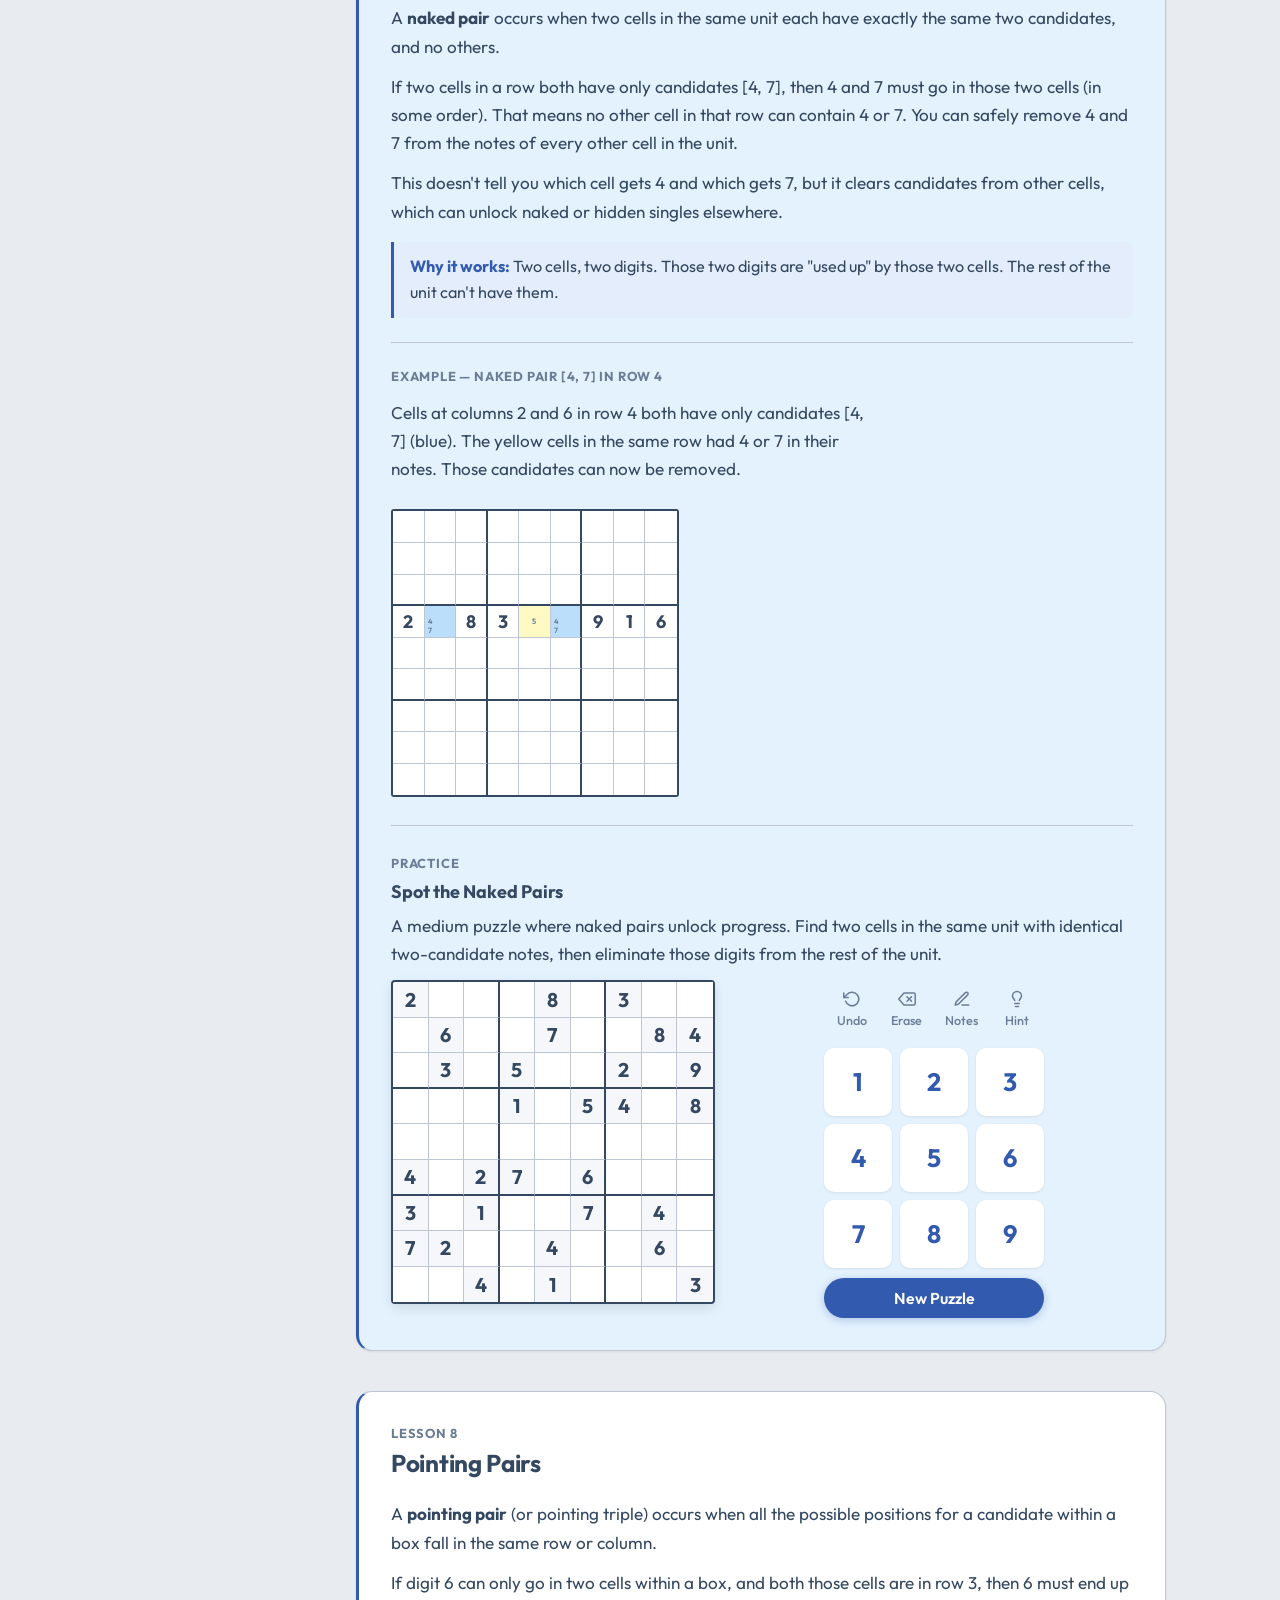
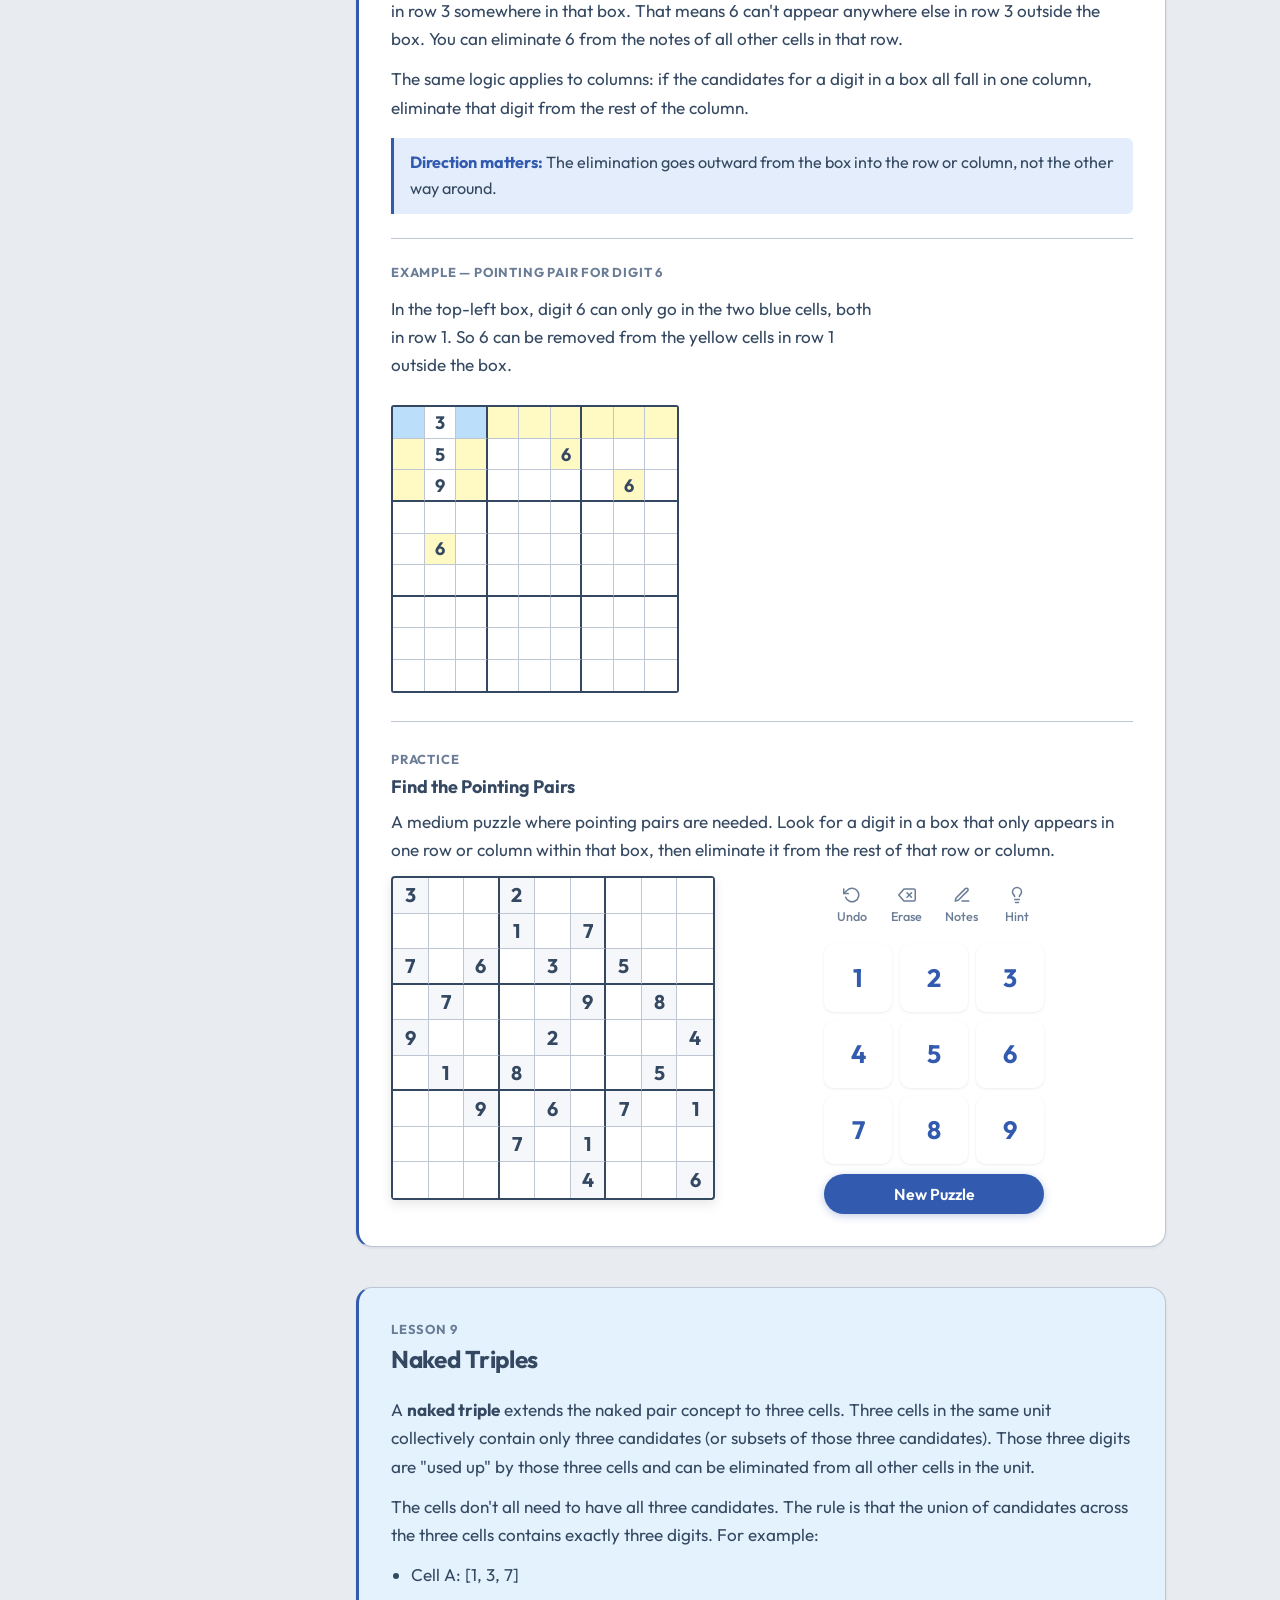
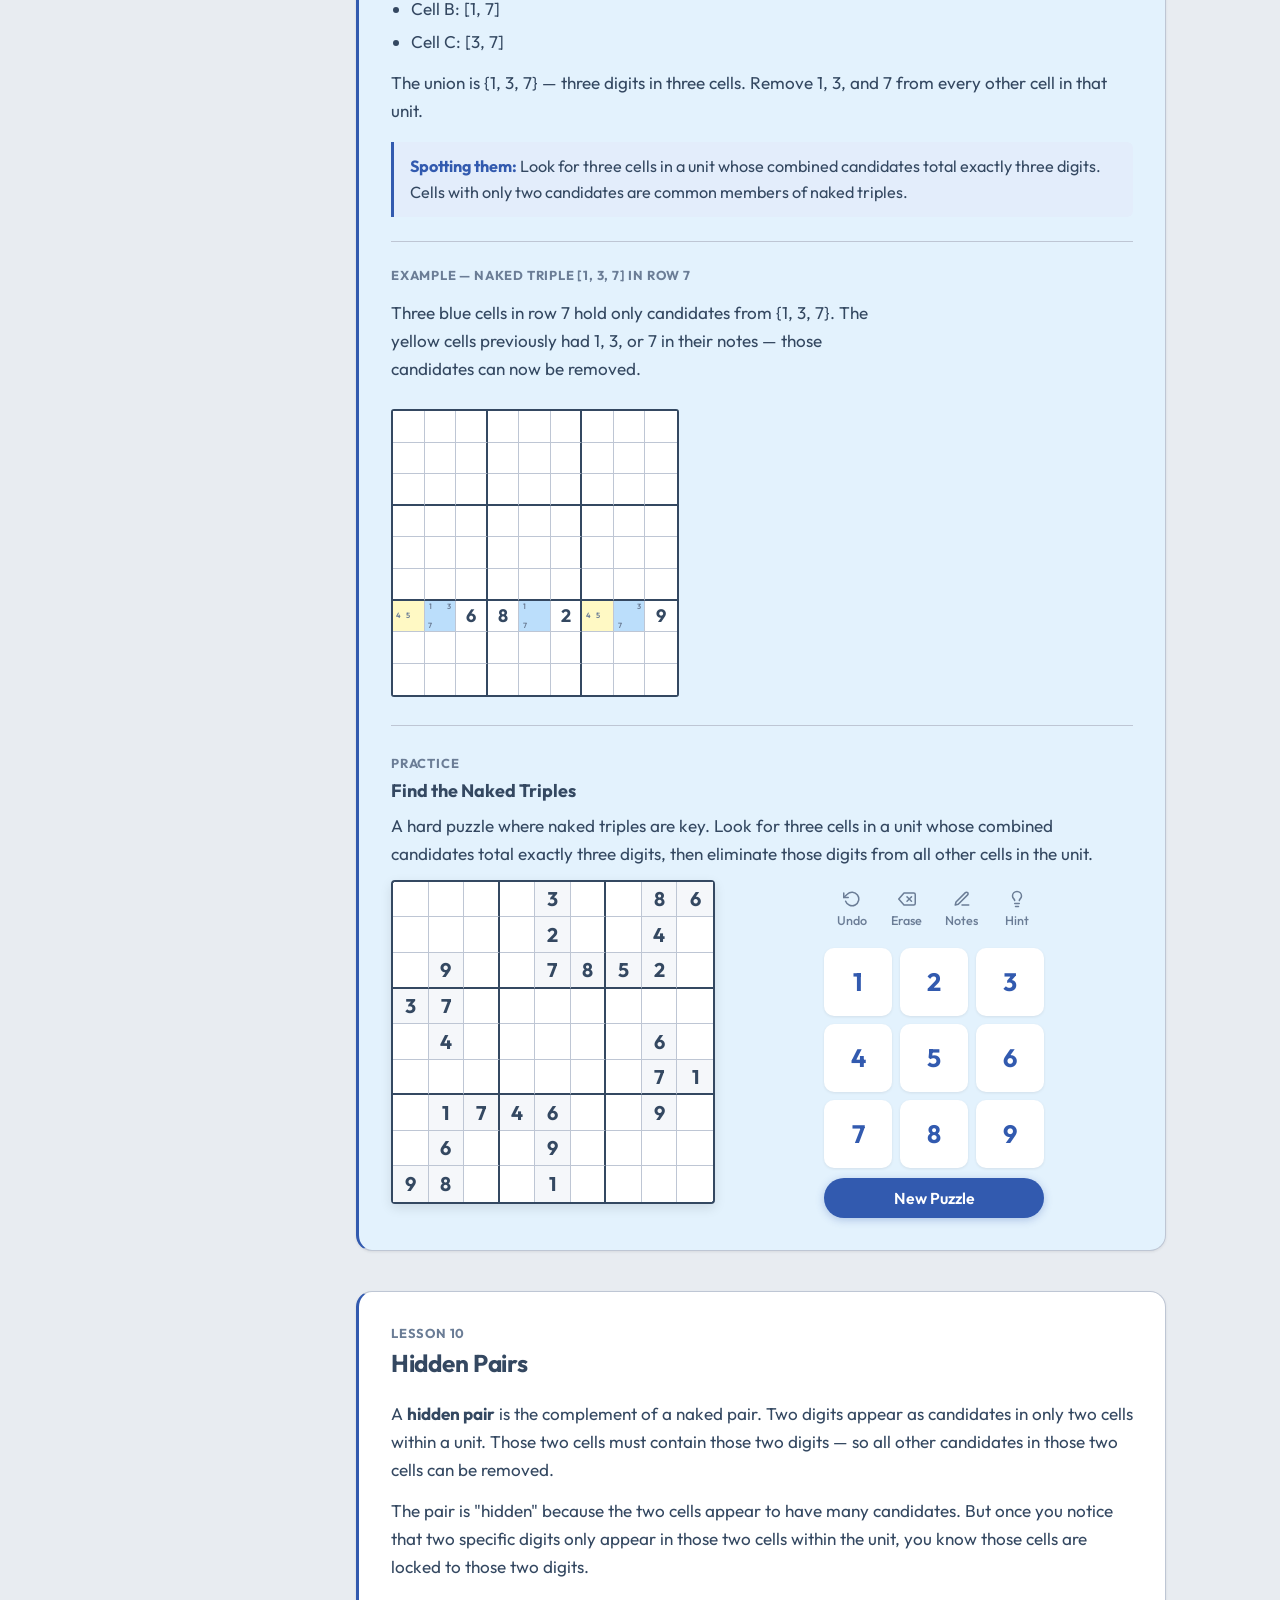
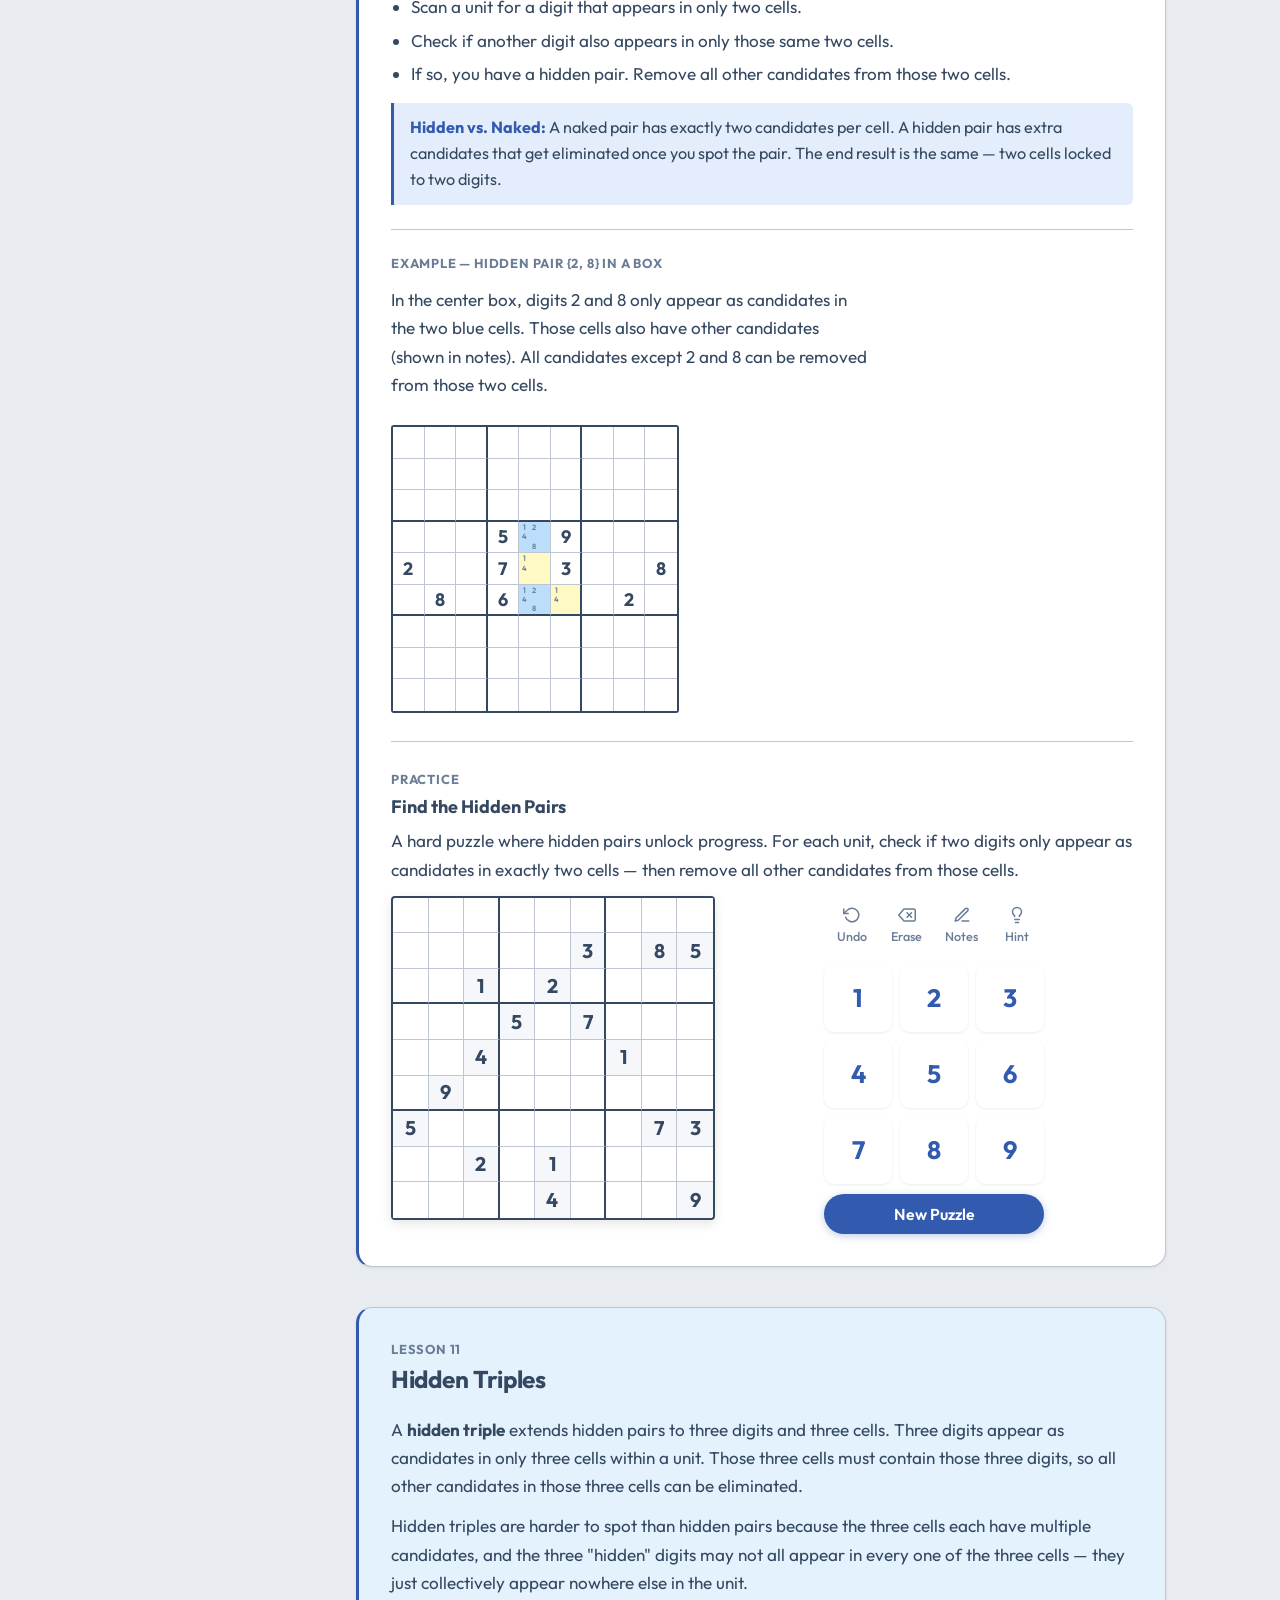
==== commit bf1587f6: "fix: L2 missing number 4→2, L9 yellow cells plural, L12 center-right→center box" ====
--- a/train.html
+++ b/train.html
@@ -142,7 +142,7 @@
       <div class="example-section">
         <div class="example-label">Example — Last Free Cell in a Row</div>
         <div class="example-wrap">
-          <p class="example-caption">Row 5 has eight digits filled. The only missing number is <strong>4</strong>. Click "Show Answer" to reveal it.</p>
+          <p class="example-caption">Row 5 has eight digits filled. The only missing number is <strong>2</strong>. Click "Show Answer" to reveal it.</p>
           <div class="mini-board" id="board-l2"></div>
           <button class="show-answer-btn" data-board="board-l2">Show Answer</button>
         </div>
@@ -503,7 +503,7 @@
       <div class="example-section">
         <div class="example-label">Example — Naked Triple [1, 3, 7] in Row 7</div>
         <div class="example-wrap">
-          <p class="example-caption">Three blue cells in row 7 hold only candidates from {1, 3, 7}. The yellow cell previously had 1 and 7 in its notes — both can now be removed, leaving it a naked single.</p>
+          <p class="example-caption">Three blue cells in row 7 hold only candidates from {1, 3, 7}. The yellow cells previously had 1, 3, or 7 in their notes — those candidates can now be removed.</p>
           <div class="mini-board" id="board-l9"></div>
         </div>
       </div>
@@ -650,7 +650,7 @@
       <div class="example-section">
         <div class="example-label">Example — Pointing Triple for digit 7 in Column 5</div>
         <div class="example-wrap">
-          <p class="example-caption">In the center-right box, digit 7 can only go in three cells (blue), all in column 5. So 7 can be removed from the yellow cells in column 5 outside the box.</p>
+          <p class="example-caption">In the center box, digit 7 can only go in three cells (blue), all in column 5. So 7 can be removed from the yellow cells in column 5 outside the box.</p>
           <div class="mini-board" id="board-l12"></div>
         </div>
       </div>
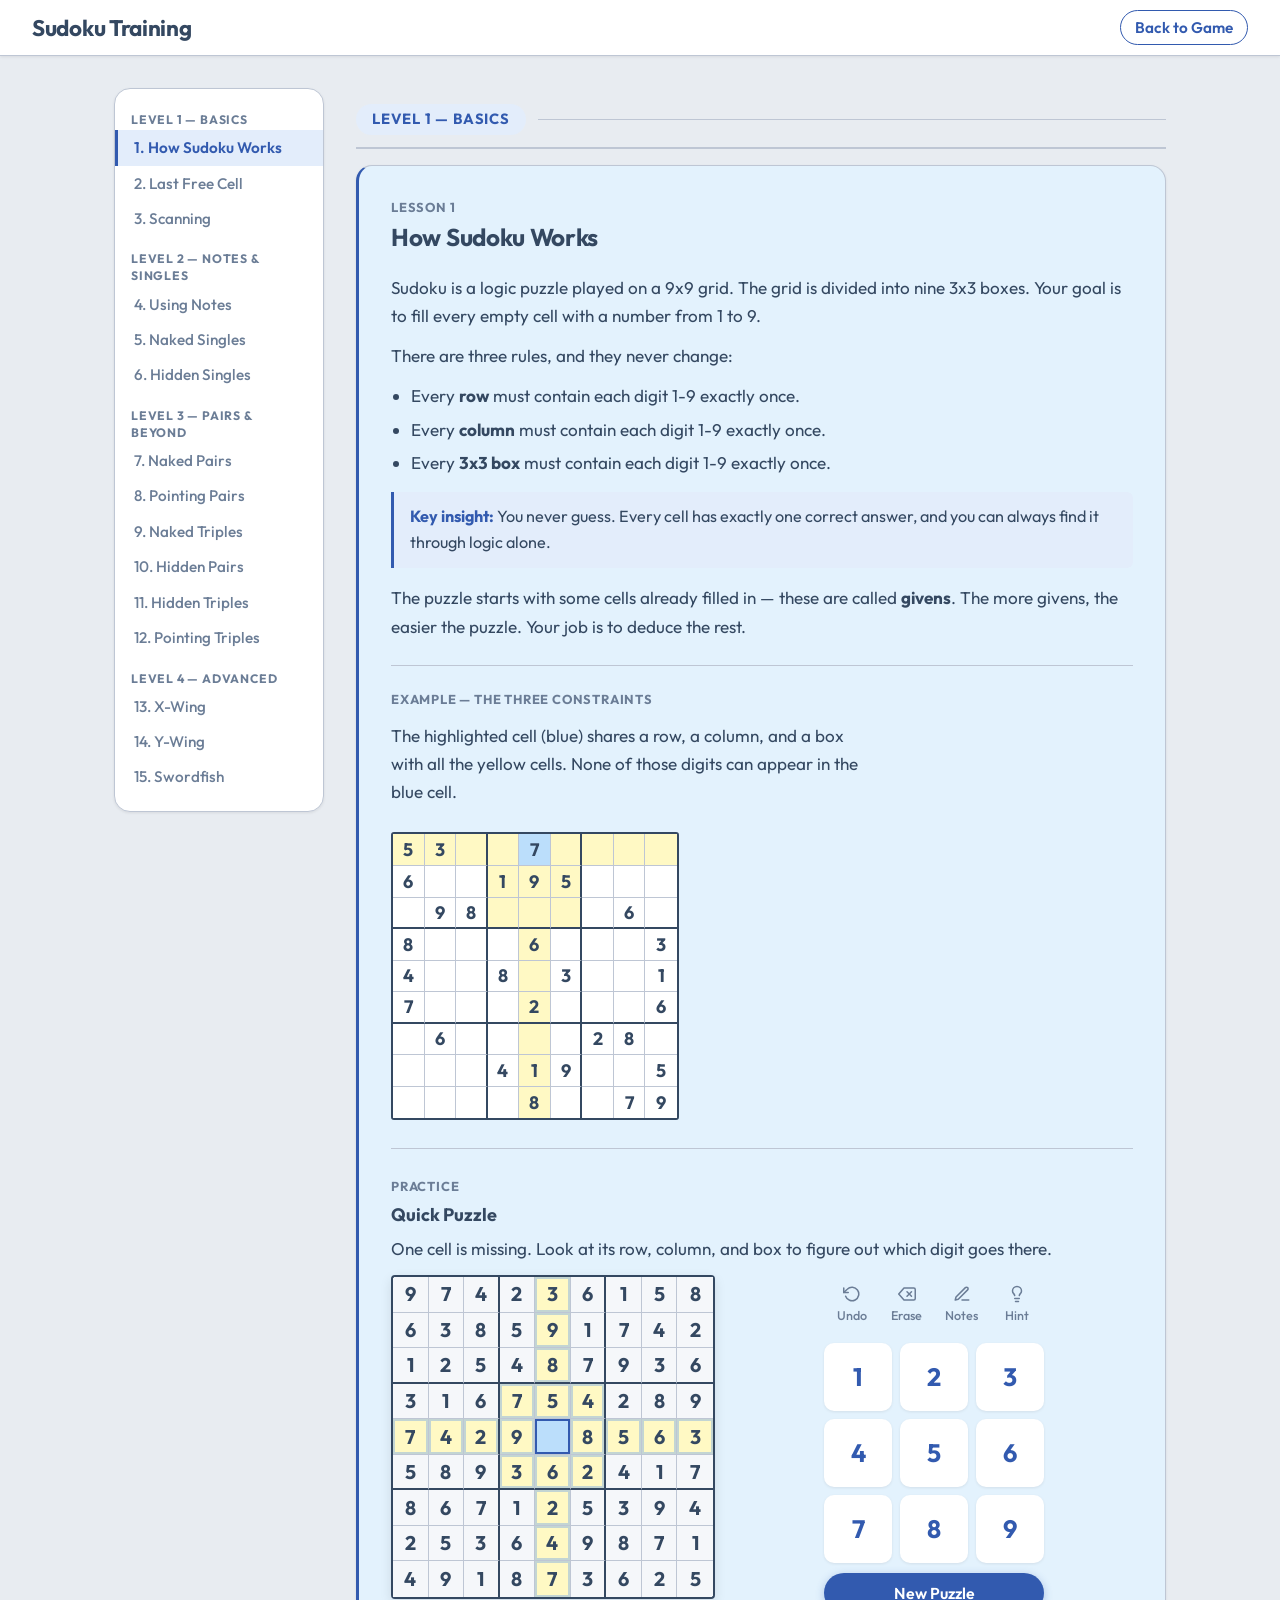
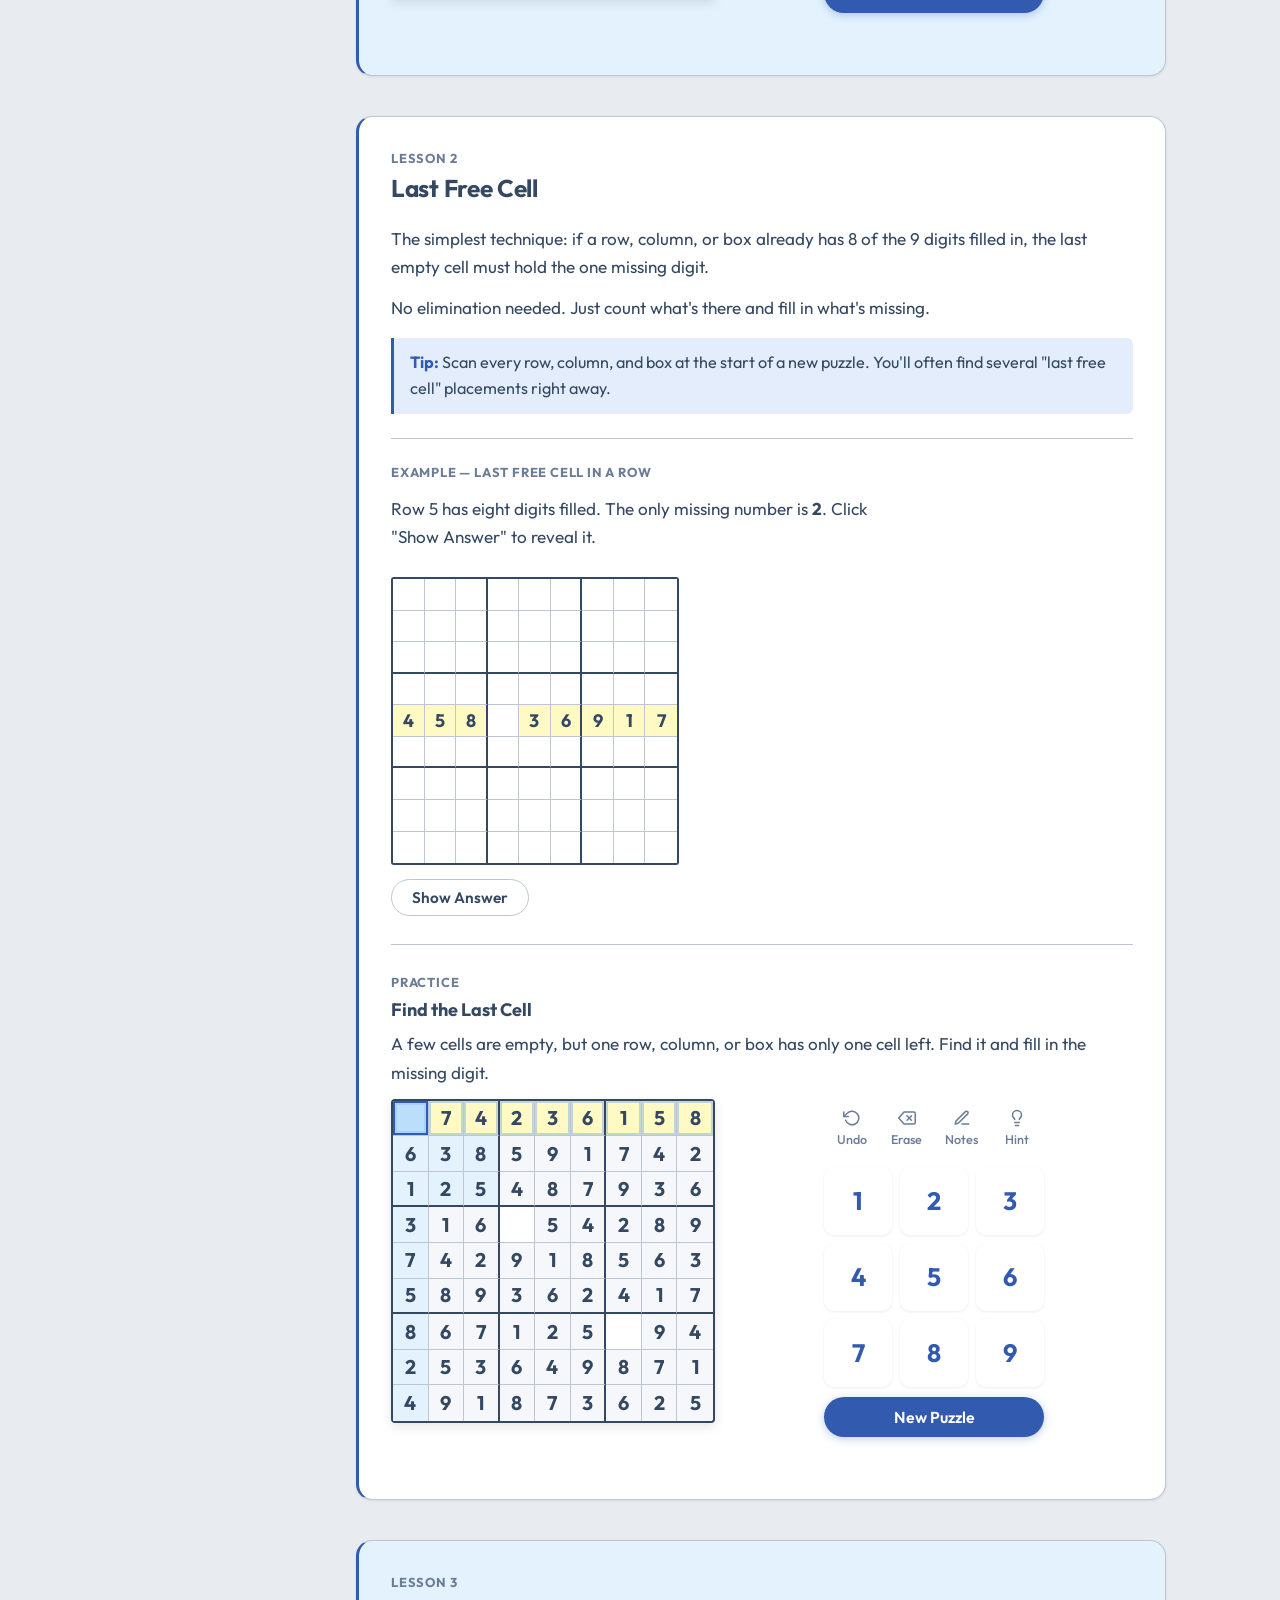
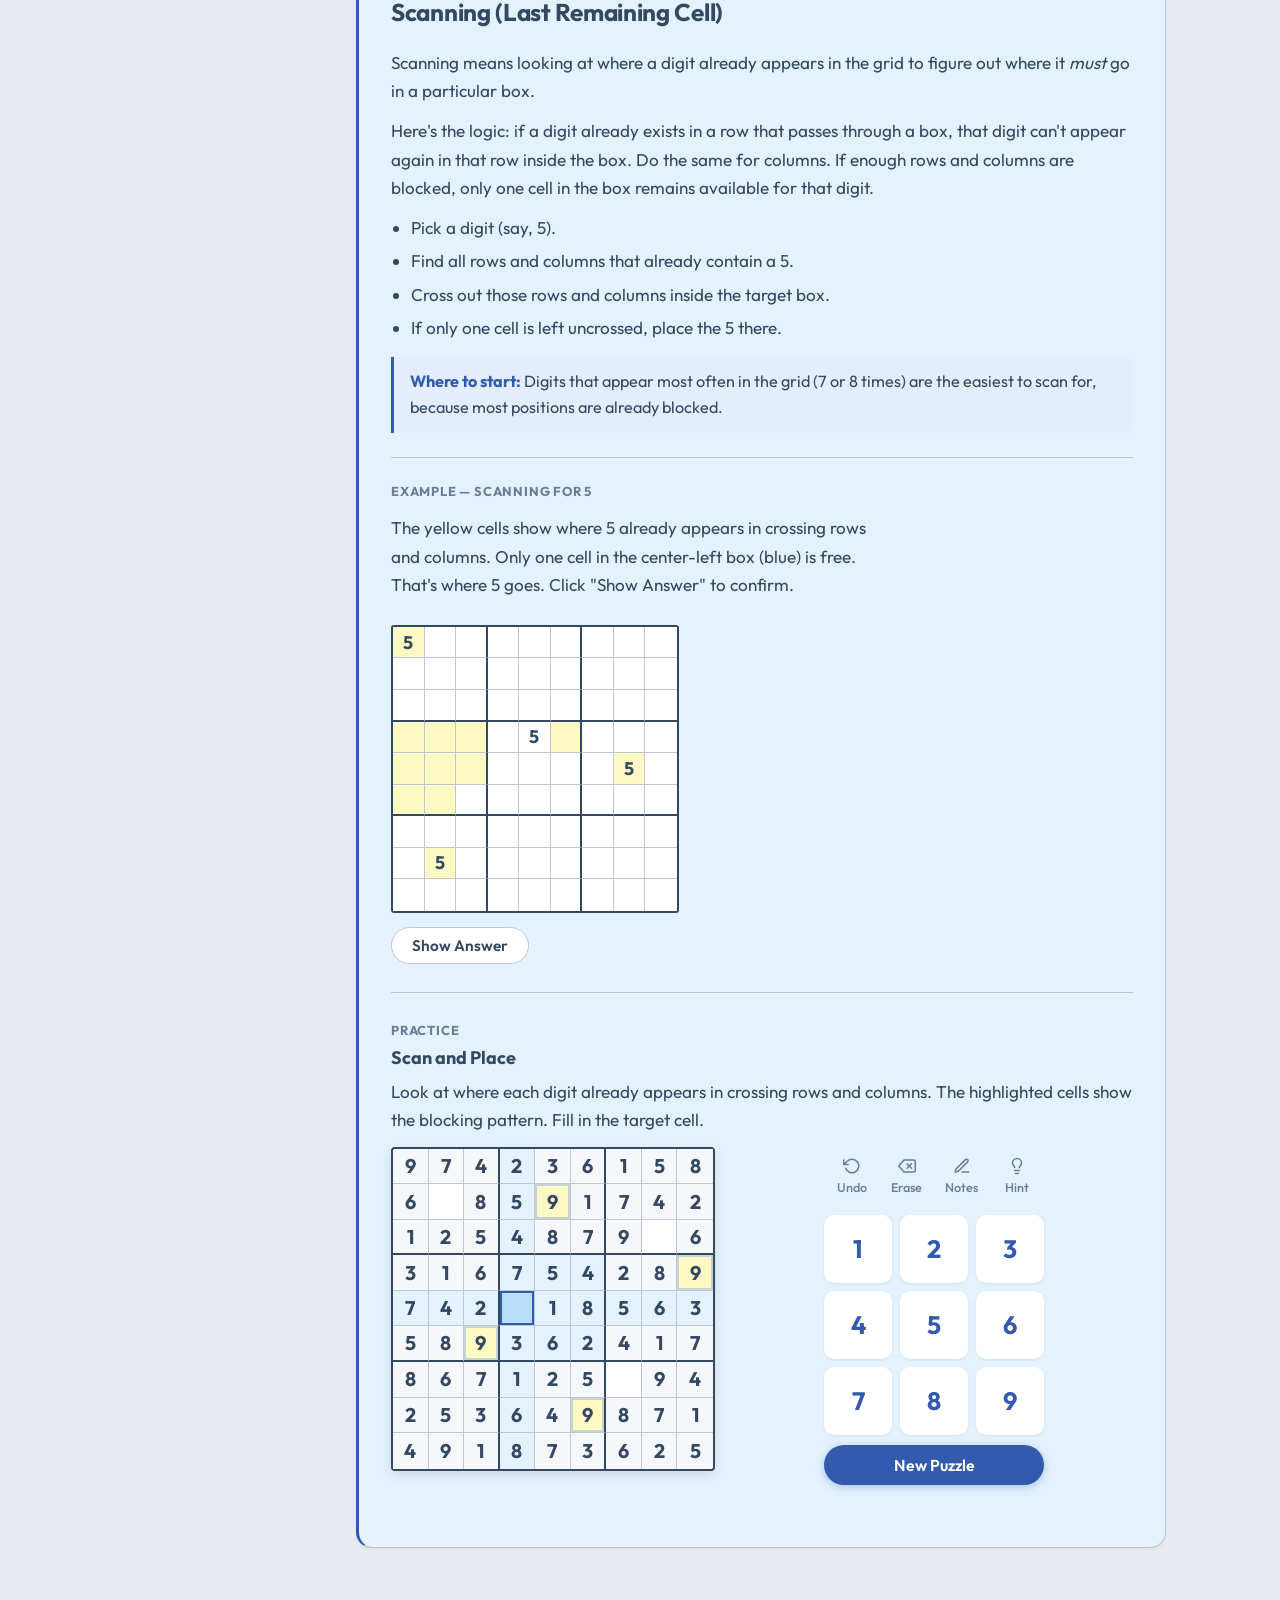
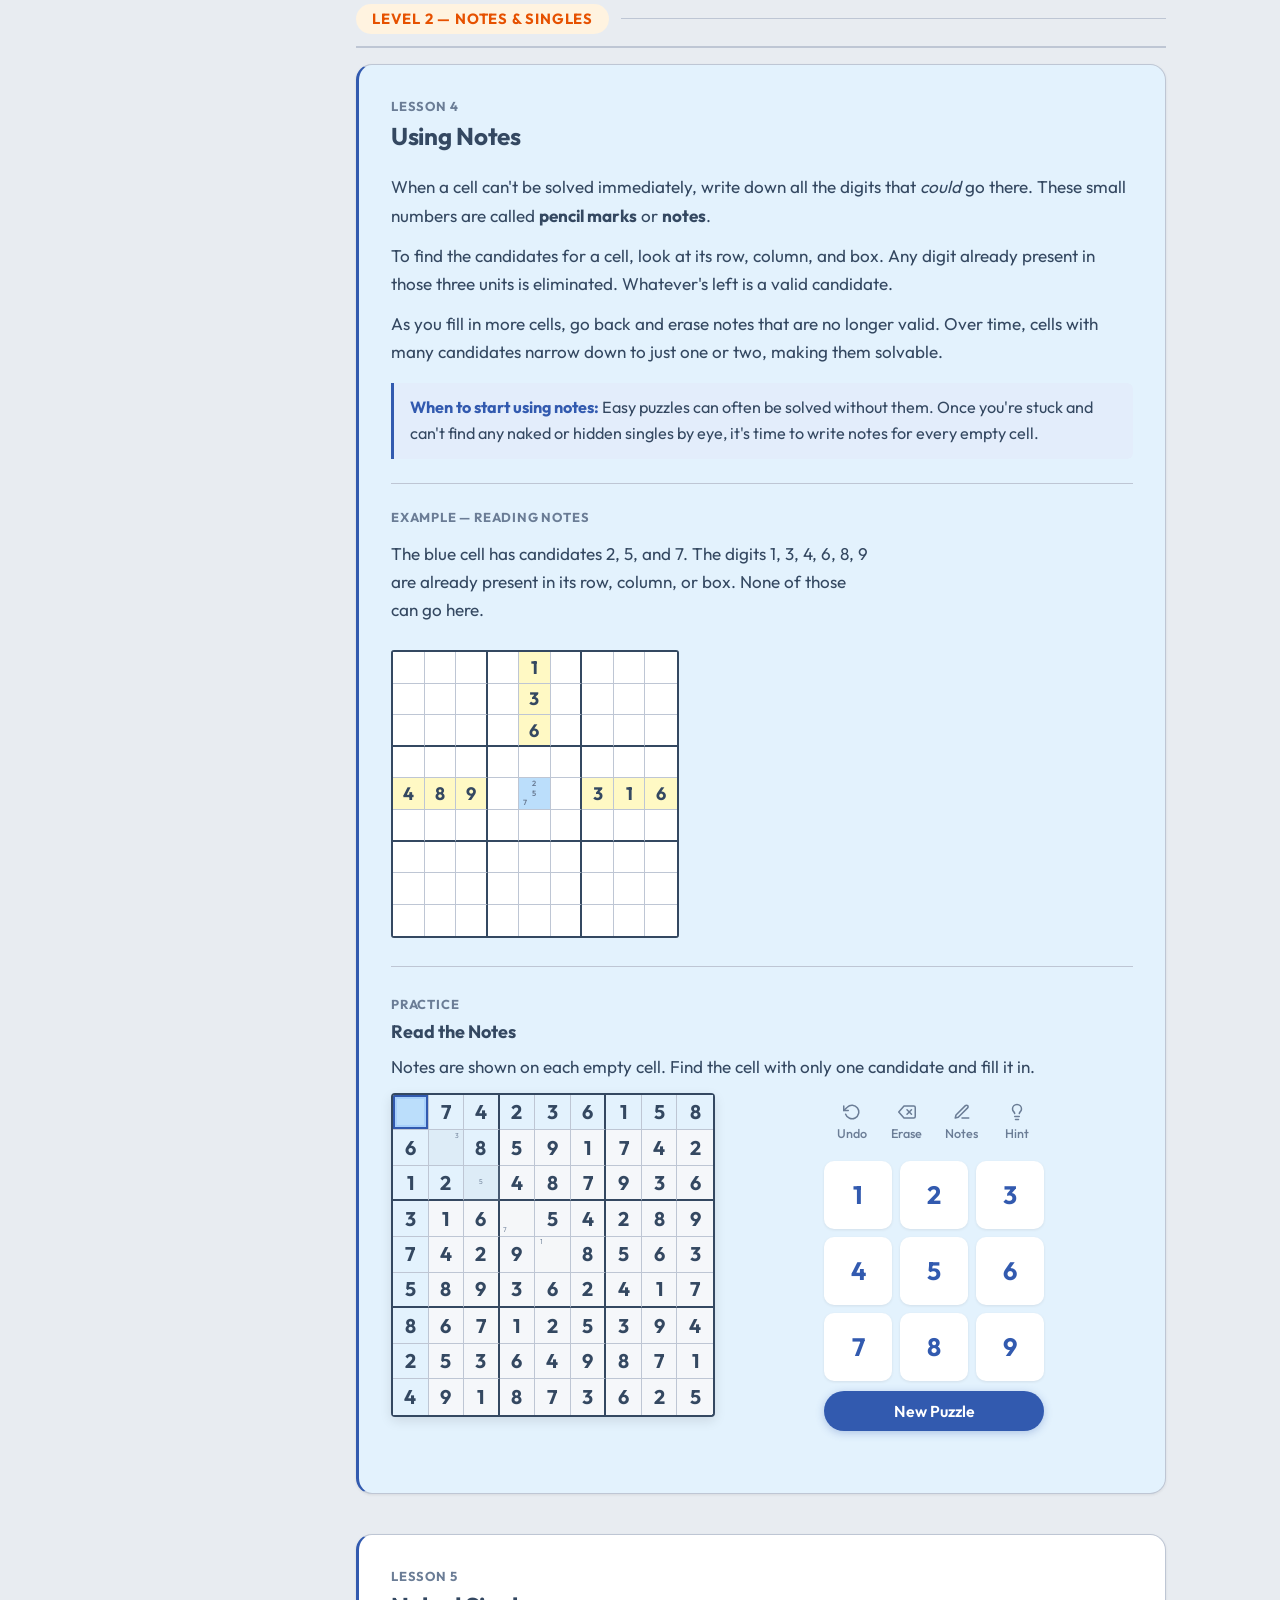
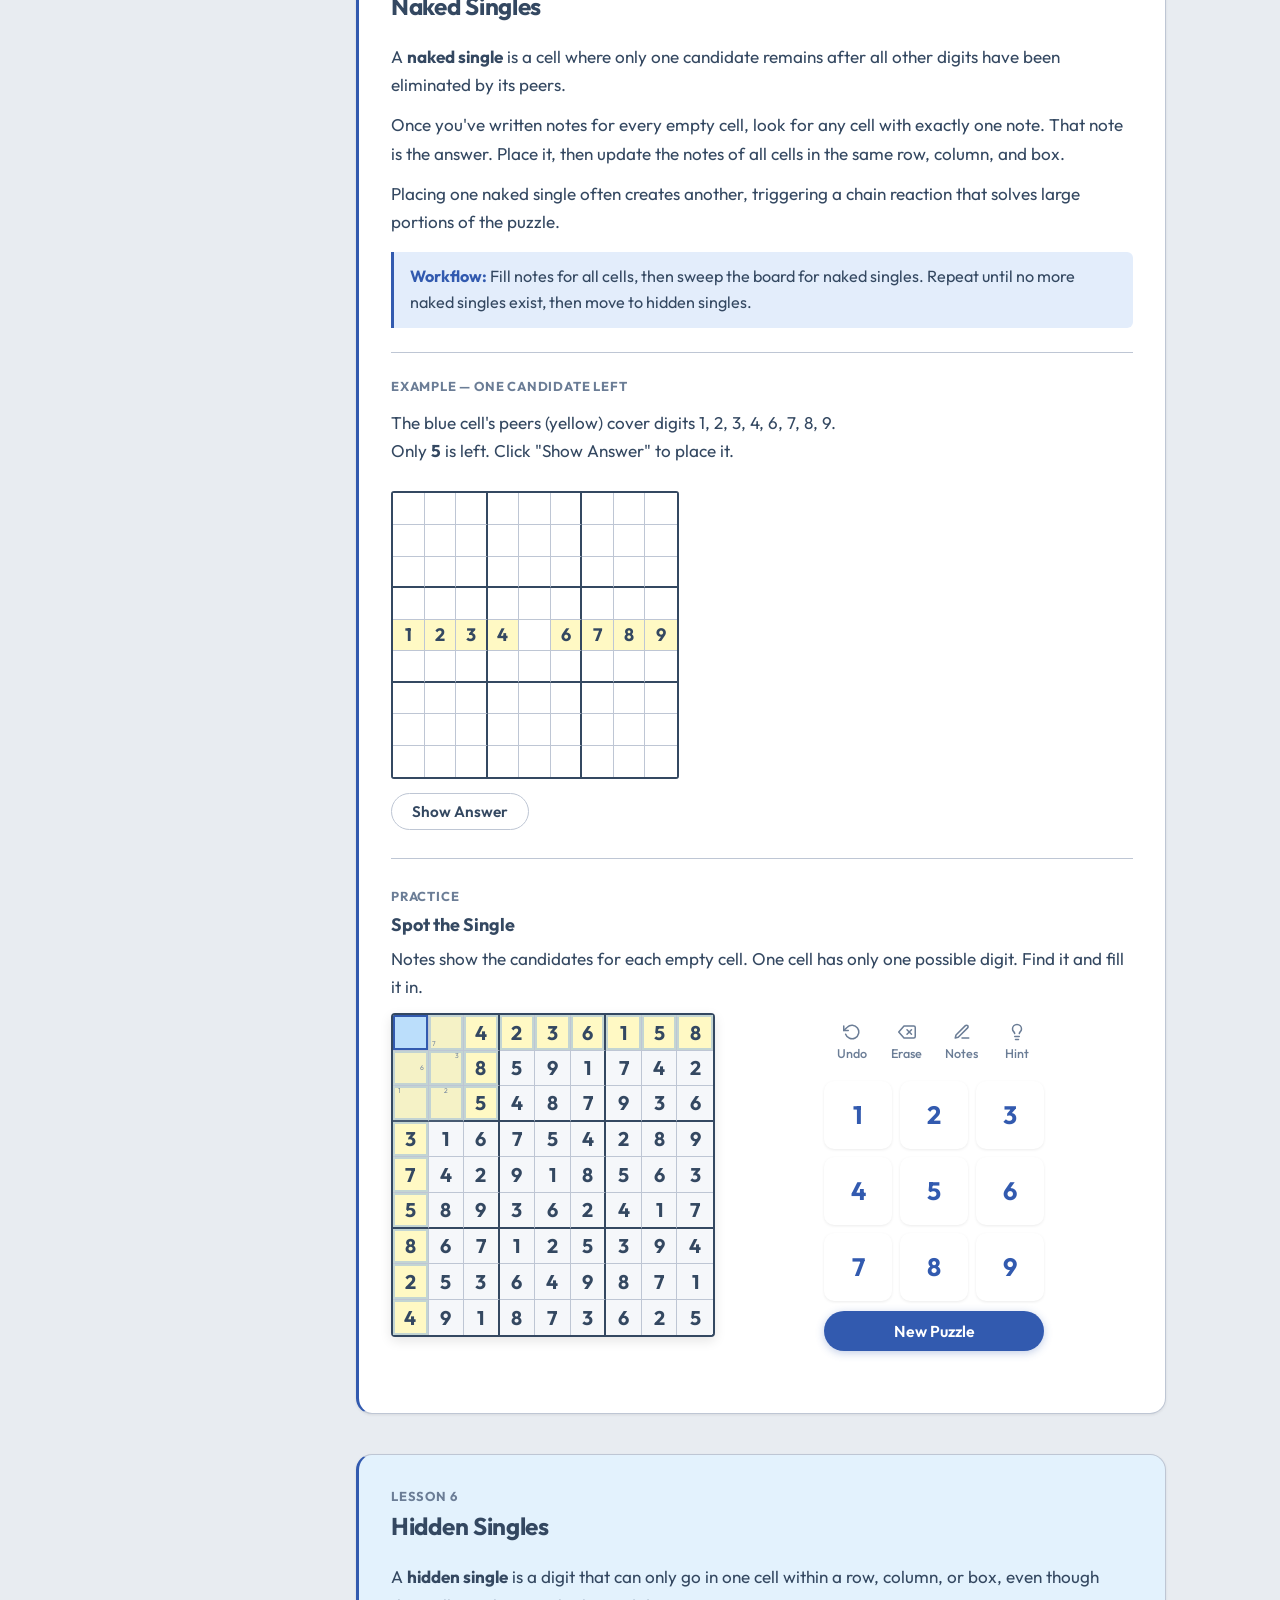
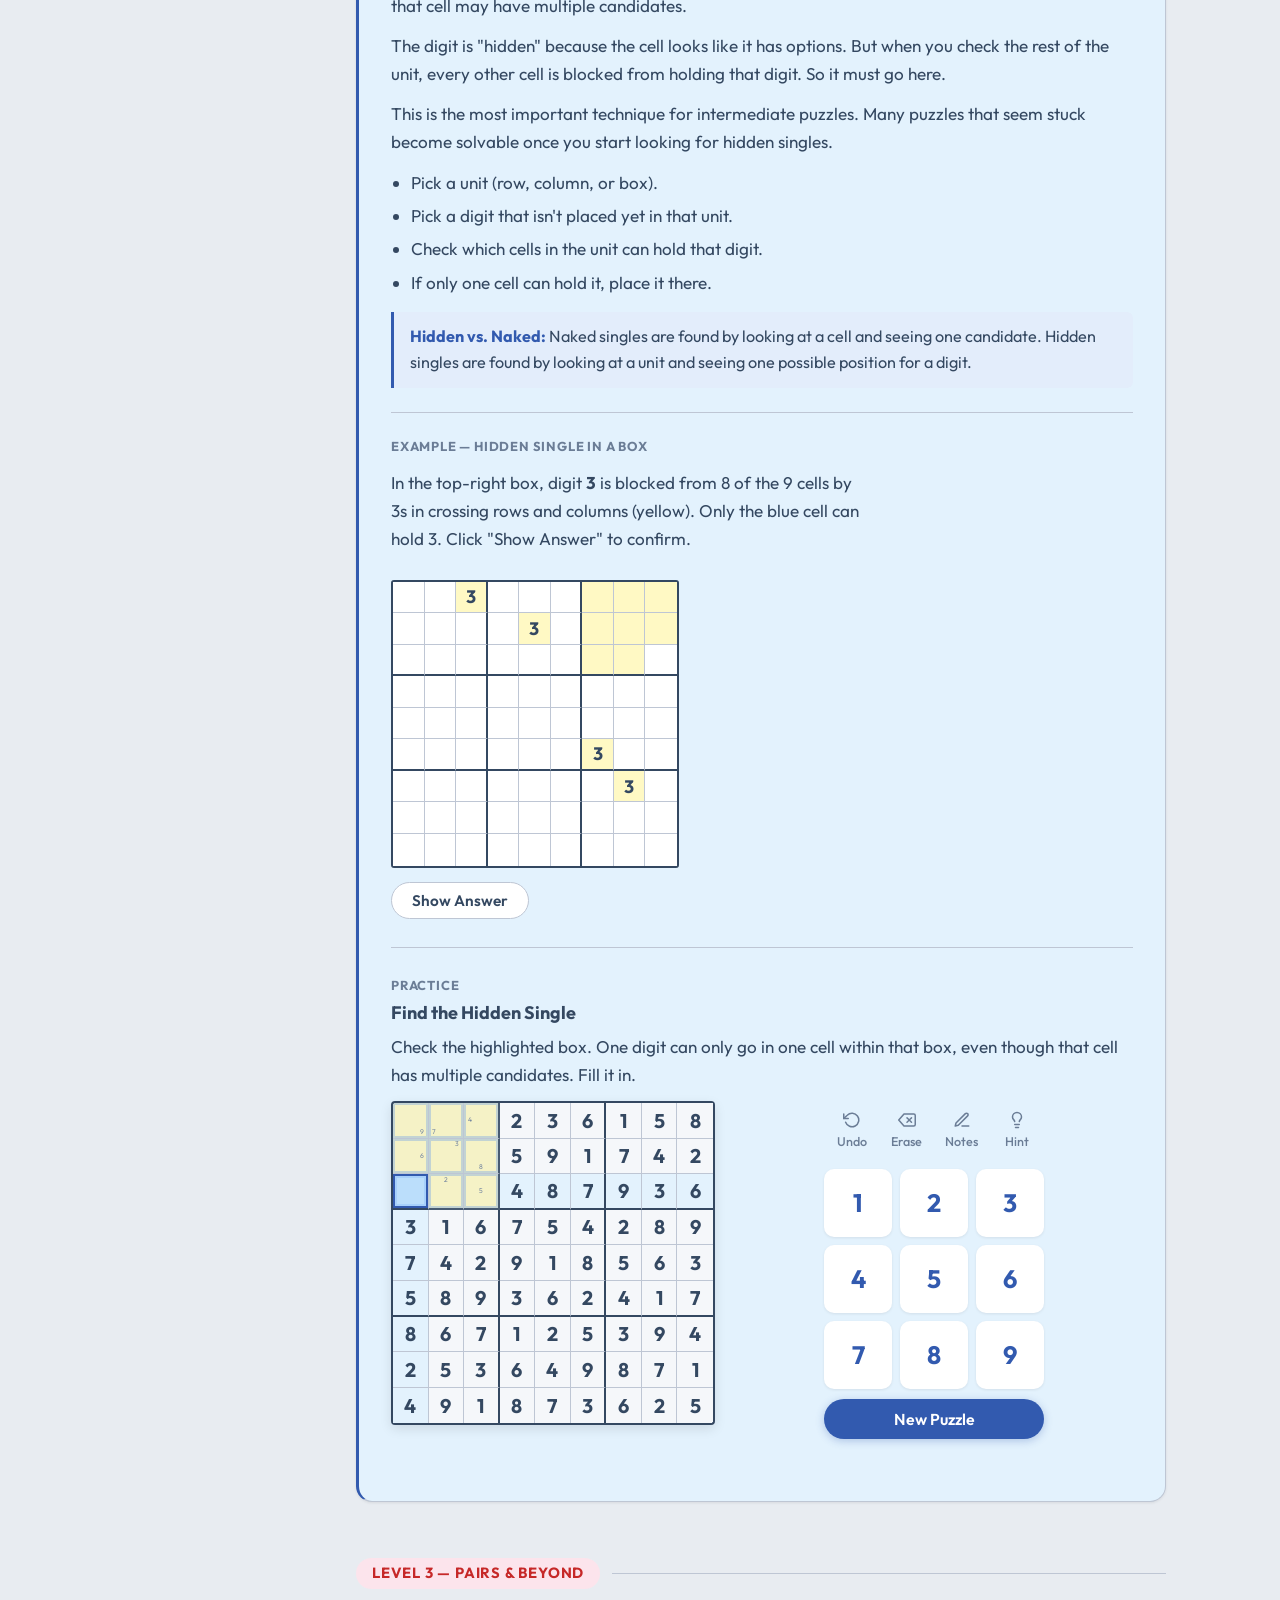
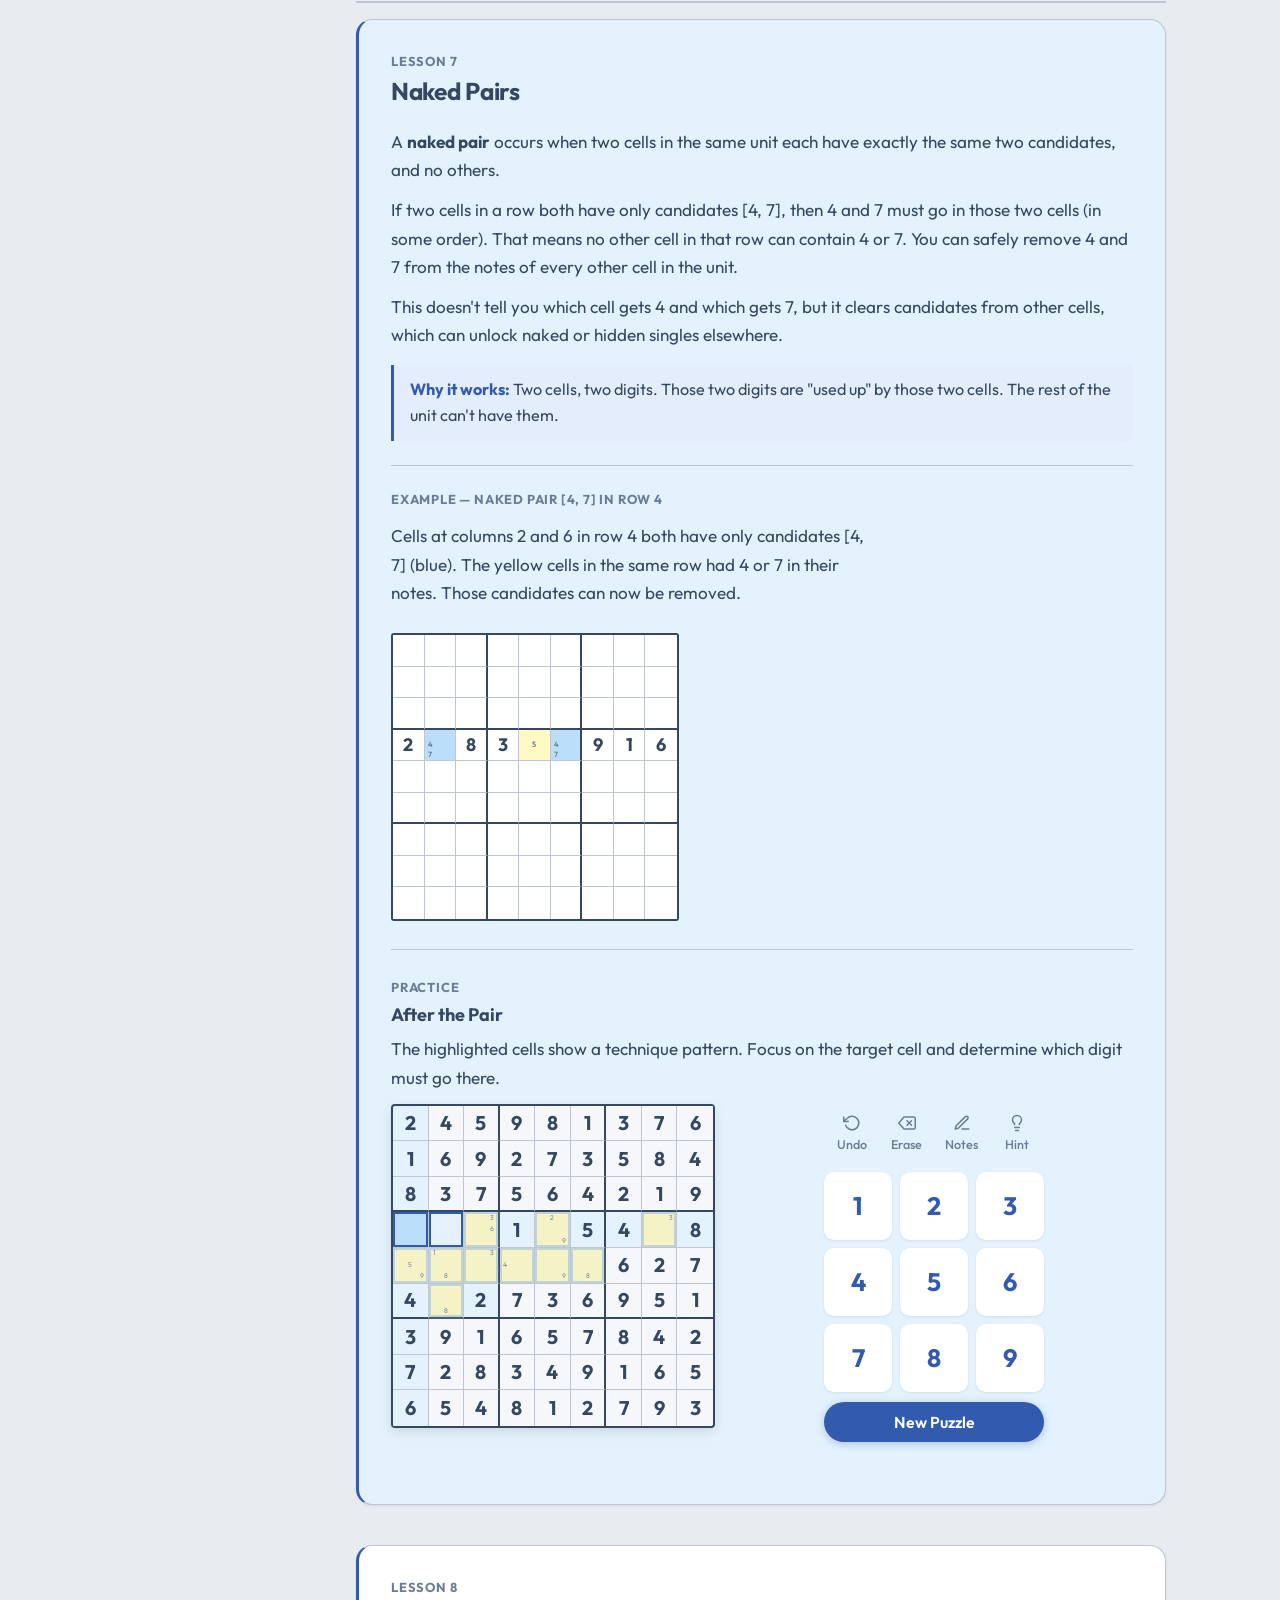
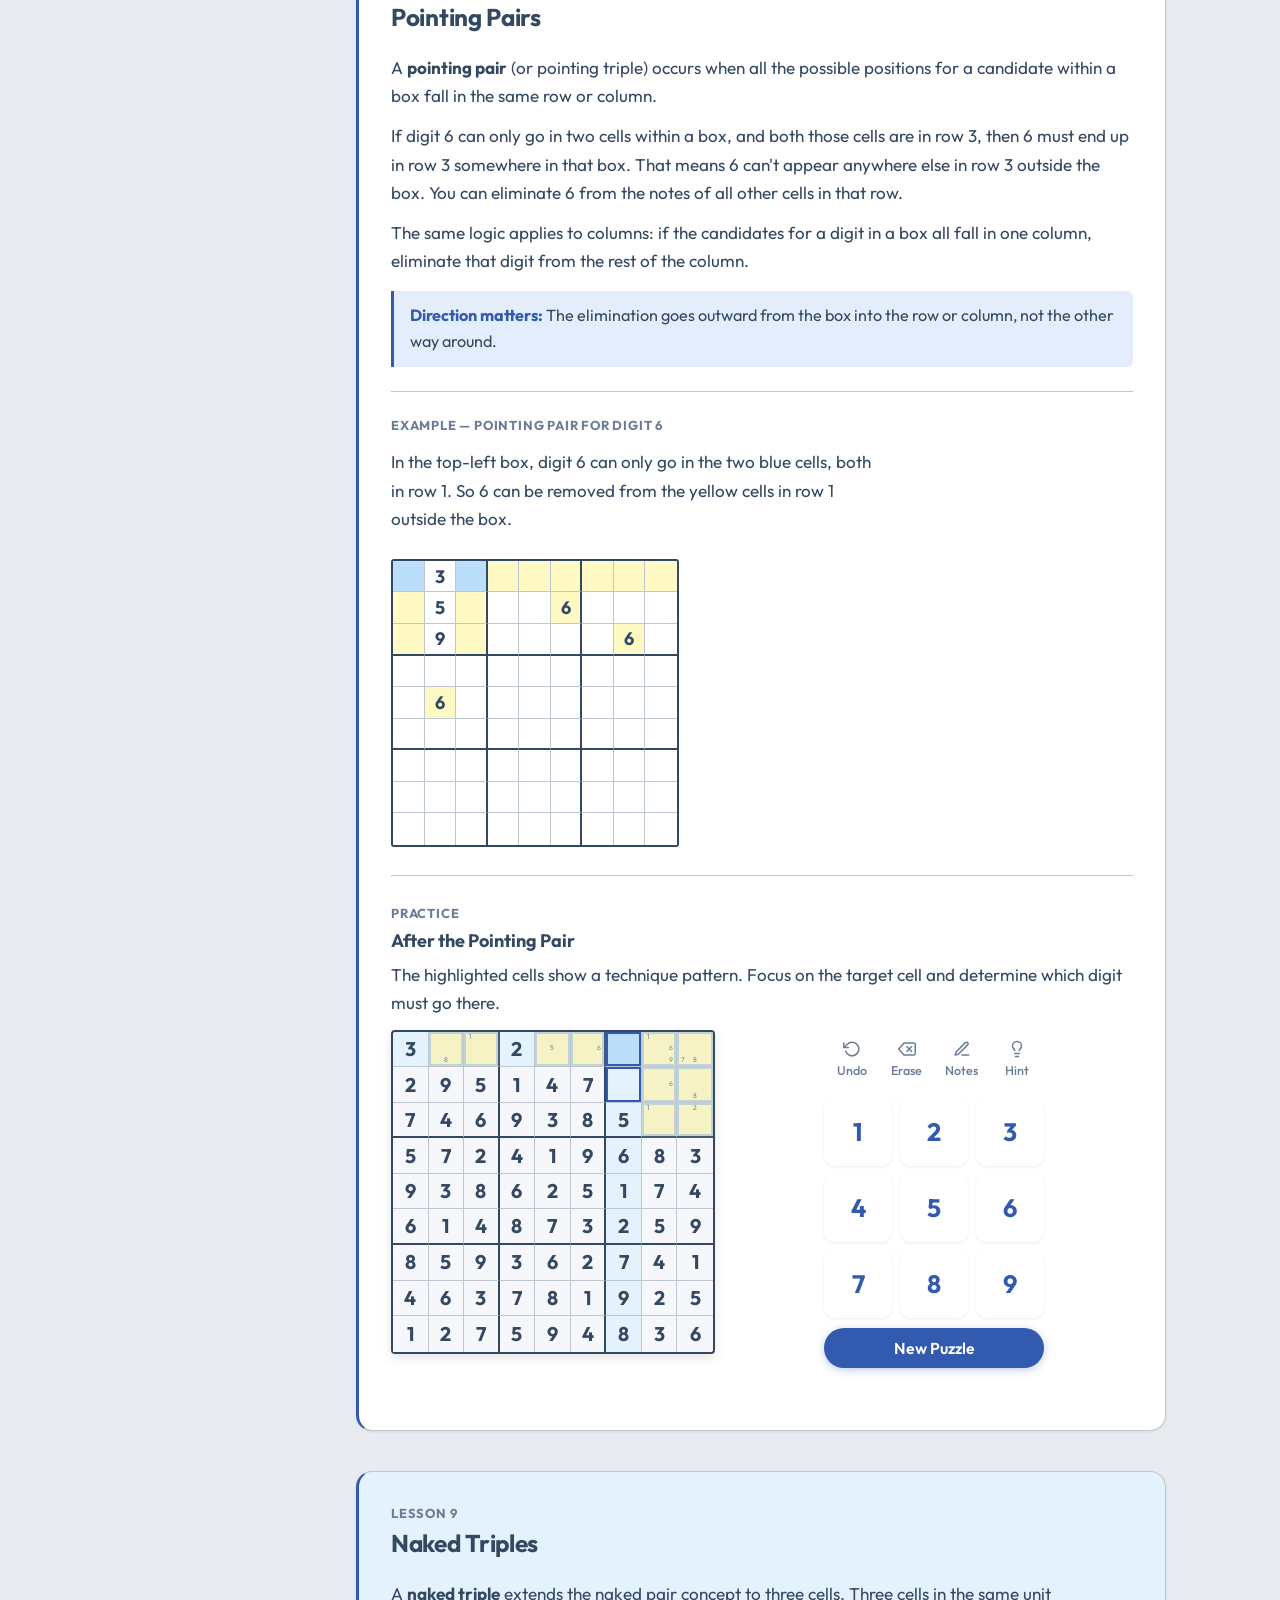
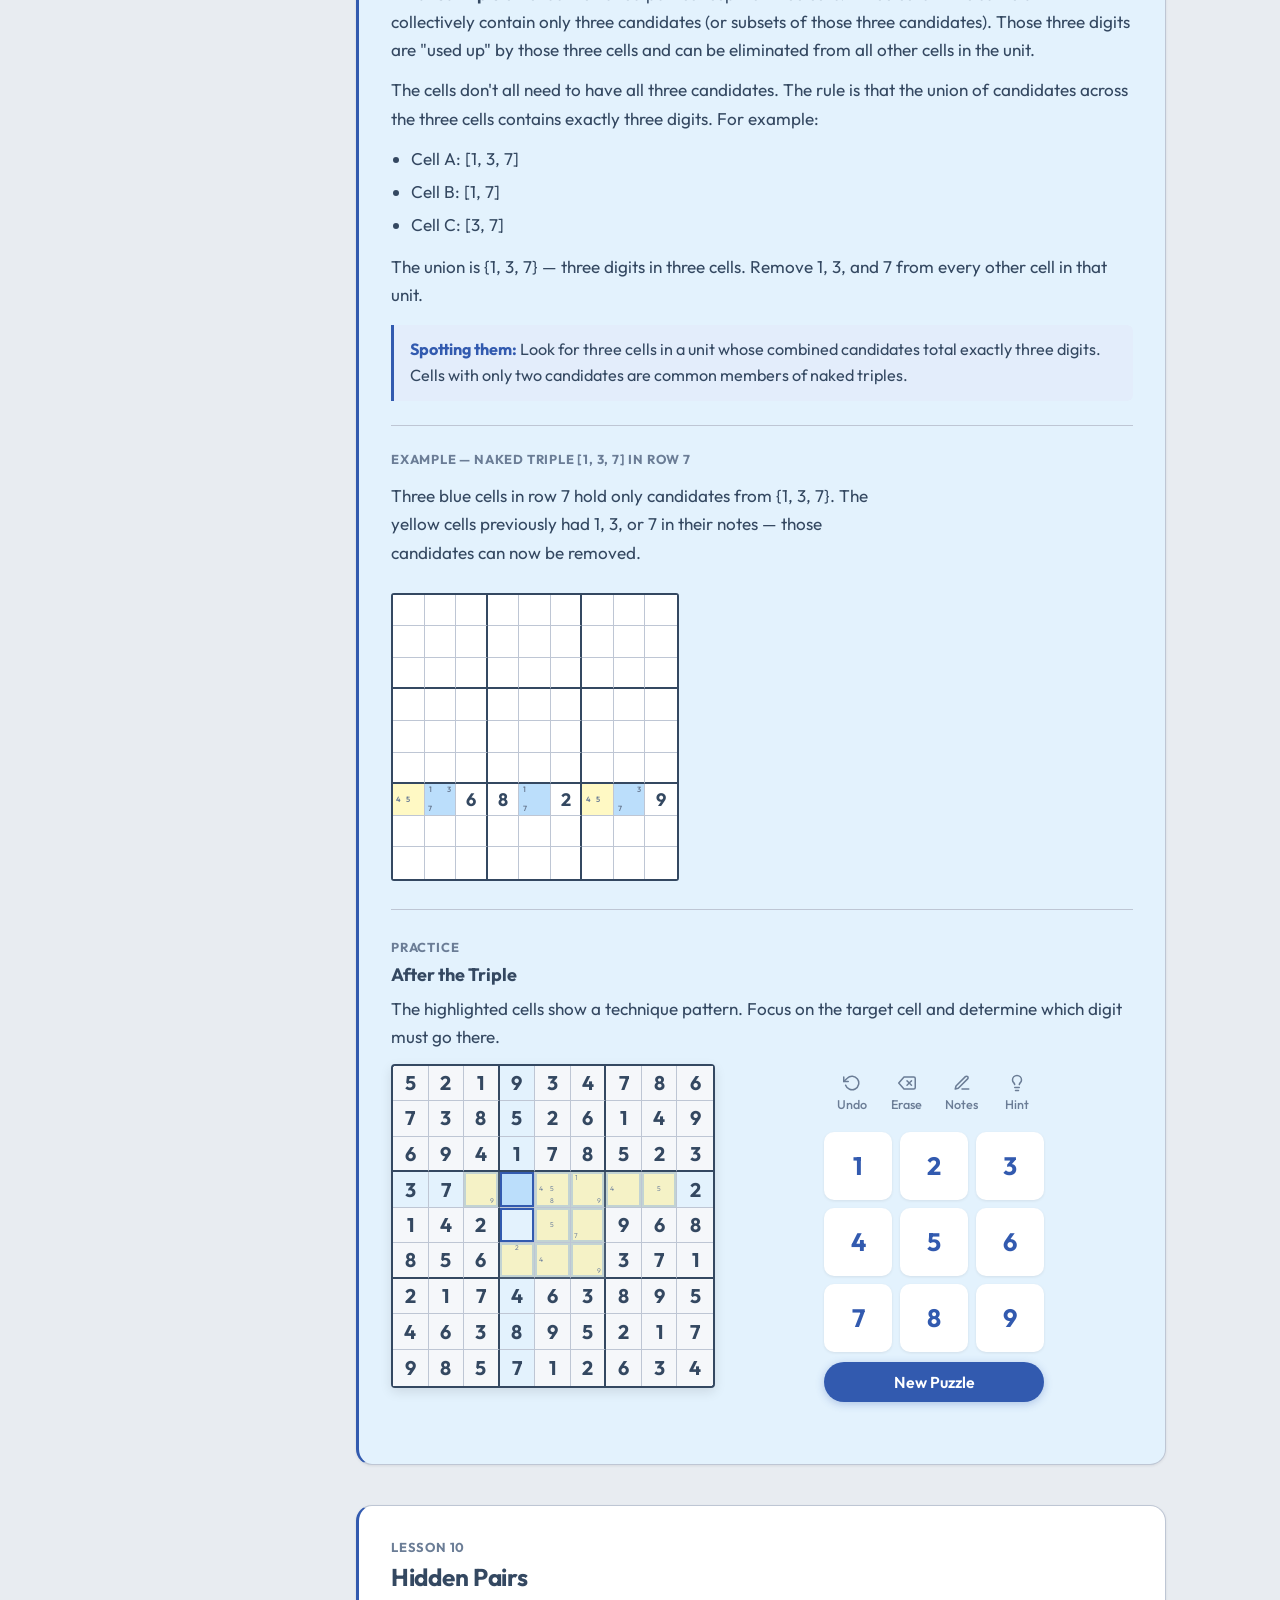
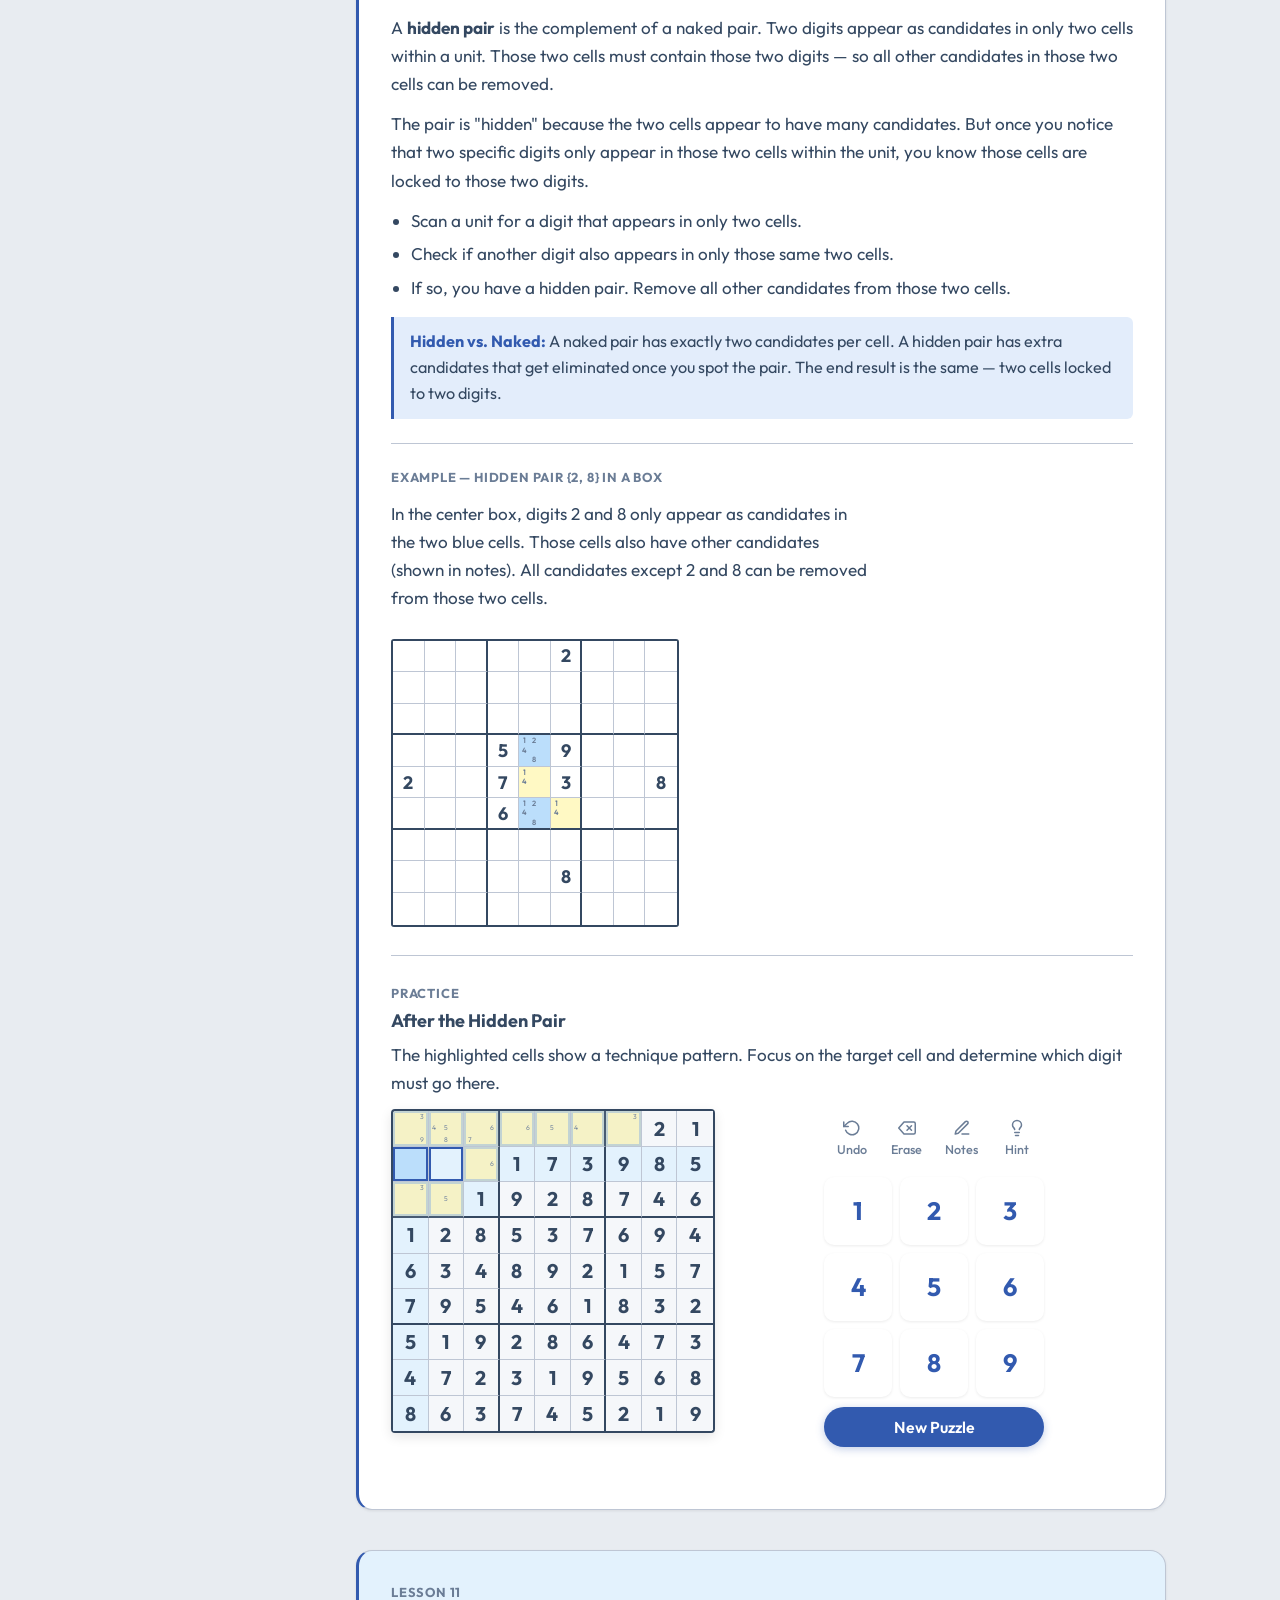
==== commit 70cc2cbc: "feat: redesign practice to micro-puzzle guided learning - Replace full-puzzle practice with micro-pu" ====
--- a/train.html
+++ b/train.html
@@ -104,8 +104,8 @@
 
       <div class="practice-section">
         <div class="practice-label">Practice</div>
-        <div class="practice-title">Try It Yourself</div>
-        <p class="practice-desc">A nearly-complete puzzle — just a few cells left. Fill them in using the three rules: no repeats in any row, column, or box.</p>
+        <div class="practice-title">Quick Puzzle</div>
+        <p class="practice-desc">One cell is missing. Look at its row, column, and box to figure out which digit goes there.</p>
         <div class="practice-layout">
           <div class="practice-board" id="practice-1"></div>
           <div class="practice-controls">
@@ -119,6 +119,7 @@
             <div class="practice-footer">
               <button class="new-puzzle-btn" data-practice="1">New Puzzle</button>
             </div>
+            <div class="practice-status" id="status-1"></div>
           </div>
         </div>
       </div>
@@ -150,8 +151,8 @@
 
       <div class="practice-section">
         <div class="practice-label">Practice</div>
-        <div class="practice-title">Fill the Last Cells</div>
-        <p class="practice-desc">This puzzle has only a few empty cells. Every one of them can be solved with the Last Free Cell technique. Fill them in, then click Check.</p>
+        <div class="practice-title">Find the Last Cell</div>
+        <p class="practice-desc">A few cells are empty, but one row, column, or box has only one cell left. Find it and fill in the missing digit.</p>
         <div class="practice-layout">
           <div class="practice-board" id="practice-2"></div>
           <div class="practice-controls">
@@ -165,6 +166,7 @@
             <div class="practice-footer">
               <button class="new-puzzle-btn" data-practice="2">New Puzzle</button>
             </div>
+            <div class="practice-status" id="status-2"></div>
           </div>
         </div>
       </div>
@@ -204,7 +206,7 @@
       <div class="practice-section">
         <div class="practice-label">Practice</div>
         <div class="practice-title">Scan and Place</div>
-        <p class="practice-desc">About 10 cells are empty. Each can be found by scanning — look at where each digit already appears in crossing rows and columns to narrow it down to one cell.</p>
+        <p class="practice-desc">Look at where each digit already appears in crossing rows and columns. The highlighted cells show the blocking pattern. Fill in the target cell.</p>
         <div class="practice-layout">
           <div class="practice-board" id="practice-3"></div>
           <div class="practice-controls">
@@ -218,6 +220,7 @@
             <div class="practice-footer">
               <button class="new-puzzle-btn" data-practice="3">New Puzzle</button>
             </div>
+            <div class="practice-status" id="status-3"></div>
           </div>
         </div>
       </div>
@@ -256,8 +259,8 @@
 
       <div class="practice-section">
         <div class="practice-label">Practice</div>
-        <div class="practice-title">Fill in the Candidates</div>
-        <p class="practice-desc">About 15 cells are empty. For each one, figure out which digits are still possible given its row, column, and box — then fill in the one that must go there.</p>
+        <div class="practice-title">Read the Notes</div>
+        <p class="practice-desc">Notes are shown on each empty cell. Find the cell with only one candidate and fill it in.</p>
         <div class="practice-layout">
           <div class="practice-board" id="practice-4"></div>
           <div class="practice-controls">
@@ -271,6 +274,7 @@
             <div class="practice-footer">
               <button class="new-puzzle-btn" data-practice="4">New Puzzle</button>
             </div>
+            <div class="practice-status" id="status-4"></div>
           </div>
         </div>
       </div>
@@ -304,8 +308,8 @@
 
       <div class="practice-section">
         <div class="practice-label">Practice</div>
-        <div class="practice-title">Find the Naked Singles</div>
-        <p class="practice-desc">Several cells in this puzzle have only one possible candidate. Find them and fill them in. Use the notes in each cell as a guide.</p>
+        <div class="practice-title">Spot the Single</div>
+        <p class="practice-desc">Notes show the candidates for each empty cell. One cell has only one possible digit. Find it and fill it in.</p>
         <div class="practice-layout">
           <div class="practice-board" id="practice-5"></div>
           <div class="practice-controls">
@@ -319,6 +323,7 @@
             <div class="practice-footer">
               <button class="new-puzzle-btn" data-practice="5">New Puzzle</button>
             </div>
+            <div class="practice-status" id="status-5"></div>
           </div>
         </div>
       </div>
@@ -359,8 +364,8 @@
 
       <div class="practice-section">
         <div class="practice-label">Practice</div>
-        <div class="practice-title">Find the Hidden Singles</div>
-        <p class="practice-desc">This puzzle requires hidden singles to progress. For each unit, check whether any digit has only one valid cell. Fill in what you find.</p>
+        <div class="practice-title">Find the Hidden Single</div>
+        <p class="practice-desc">Check the highlighted box. One digit can only go in one cell within that box, even though that cell has multiple candidates. Fill it in.</p>
         <div class="practice-layout">
           <div class="practice-board" id="practice-6"></div>
           <div class="practice-controls">
@@ -374,6 +379,7 @@
             <div class="practice-footer">
               <button class="new-puzzle-btn" data-practice="6">New Puzzle</button>
             </div>
+            <div class="practice-status" id="status-6"></div>
           </div>
         </div>
       </div>
@@ -412,8 +418,8 @@
 
       <div class="practice-section">
         <div class="practice-label">Practice</div>
-        <div class="practice-title">Spot the Naked Pairs</div>
-        <p class="practice-desc">A medium puzzle where naked pairs unlock progress. Find two cells in the same unit with identical two-candidate notes, then eliminate those digits from the rest of the unit.</p>
+        <div class="practice-title">After the Pair</div>
+        <p class="practice-desc">The highlighted cells show a technique pattern. Focus on the target cell and determine which digit must go there.</p>
         <div class="practice-layout">
           <div class="practice-board" id="practice-7"></div>
           <div class="practice-controls">
@@ -427,6 +433,7 @@
             <div class="practice-footer">
               <button class="new-puzzle-btn" data-practice="7">New Puzzle</button>
             </div>
+            <div class="practice-status" id="status-7"></div>
           </div>
         </div>
       </div>
@@ -459,8 +466,8 @@
 
       <div class="practice-section">
         <div class="practice-label">Practice</div>
-        <div class="practice-title">Find the Pointing Pairs</div>
-        <p class="practice-desc">A medium puzzle where pointing pairs are needed. Look for a digit in a box that only appears in one row or column within that box, then eliminate it from the rest of that row or column.</p>
+        <div class="practice-title">After the Pointing Pair</div>
+        <p class="practice-desc">The highlighted cells show a technique pattern. Focus on the target cell and determine which digit must go there.</p>
         <div class="practice-layout">
           <div class="practice-board" id="practice-8"></div>
           <div class="practice-controls">
@@ -474,6 +481,7 @@
             <div class="practice-footer">
               <button class="new-puzzle-btn" data-practice="8">New Puzzle</button>
             </div>
+            <div class="practice-status" id="status-8"></div>
           </div>
         </div>
       </div>
@@ -510,8 +518,8 @@
 
       <div class="practice-section">
         <div class="practice-label">Practice</div>
-        <div class="practice-title">Find the Naked Triples</div>
-        <p class="practice-desc">A hard puzzle where naked triples are key. Look for three cells in a unit whose combined candidates total exactly three digits, then eliminate those digits from all other cells in the unit.</p>
+        <div class="practice-title">After the Triple</div>
+        <p class="practice-desc">The highlighted cells show a technique pattern. Focus on the target cell and determine which digit must go there.</p>
         <div class="practice-layout">
           <div class="practice-board" id="practice-9"></div>
           <div class="practice-controls">
@@ -525,6 +533,7 @@
             <div class="practice-footer">
               <button class="new-puzzle-btn" data-practice="9">New Puzzle</button>
             </div>
+            <div class="practice-status" id="status-9"></div>
           </div>
         </div>
       </div>
@@ -561,8 +570,8 @@
 
       <div class="practice-section">
         <div class="practice-label">Practice</div>
-        <div class="practice-title">Find the Hidden Pairs</div>
-        <p class="practice-desc">A hard puzzle where hidden pairs unlock progress. For each unit, check if two digits only appear as candidates in exactly two cells — then remove all other candidates from those cells.</p>
+        <div class="practice-title">After the Hidden Pair</div>
+        <p class="practice-desc">The highlighted cells show a technique pattern. Focus on the target cell and determine which digit must go there.</p>
         <div class="practice-layout">
           <div class="practice-board" id="practice-10"></div>
           <div class="practice-controls">
@@ -576,6 +585,7 @@
             <div class="practice-footer">
               <button class="new-puzzle-btn" data-practice="10">New Puzzle</button>
             </div>
+            <div class="practice-status" id="status-10"></div>
           </div>
         </div>
       </div>
@@ -612,8 +622,8 @@
 
       <div class="practice-section">
         <div class="practice-label">Practice</div>
-        <div class="practice-title">Find the Hidden Triples</div>
-        <p class="practice-desc">A hard puzzle requiring hidden triples. Find three digits that only appear in three cells within a unit, then strip all other candidates from those three cells.</p>
+        <div class="practice-title">After the Hidden Triple</div>
+        <p class="practice-desc">The highlighted cells show a technique pattern. Focus on the target cell and determine which digit must go there.</p>
         <div class="practice-layout">
           <div class="practice-board" id="practice-11"></div>
           <div class="practice-controls">
@@ -627,6 +637,7 @@
             <div class="practice-footer">
               <button class="new-puzzle-btn" data-practice="11">New Puzzle</button>
             </div>
+            <div class="practice-status" id="status-11"></div>
           </div>
         </div>
       </div>
@@ -657,8 +668,8 @@
 
       <div class="practice-section">
         <div class="practice-label">Practice</div>
-        <div class="practice-title">Find the Pointing Triples</div>
-        <p class="practice-desc">A hard puzzle where pointing triples are needed. Look for a digit in a box that only appears in three cells, all in the same row or column, then eliminate it from the rest of that row or column.</p>
+        <div class="practice-title">After the Pointing Triple</div>
+        <p class="practice-desc">The highlighted cells show a technique pattern. Focus on the target cell and determine which digit must go there.</p>
         <div class="practice-layout">
           <div class="practice-board" id="practice-12"></div>
           <div class="practice-controls">
@@ -672,6 +683,7 @@
             <div class="practice-footer">
               <button class="new-puzzle-btn" data-practice="12">New Puzzle</button>
             </div>
+            <div class="practice-status" id="status-12"></div>
           </div>
         </div>
       </div>
@@ -717,8 +729,8 @@
 
       <div class="practice-section">
         <div class="practice-label">Practice</div>
-        <div class="practice-title">Spot the X-Wing</div>
-        <p class="practice-desc">An expert puzzle where an X-Wing is required. Find a candidate that appears in exactly two cells in each of two rows, aligned in the same two columns, then eliminate it from those columns.</p>
+        <div class="practice-title">Apply the X-Wing</div>
+        <p class="practice-desc">The highlighted area shows cells involved in the technique. Use the candidate notes to determine what goes in the target cell.</p>
         <div class="practice-layout">
           <div class="practice-board" id="practice-13"></div>
           <div class="practice-controls">
@@ -732,6 +744,7 @@
             <div class="practice-footer">
               <button class="new-puzzle-btn" data-practice="13">New Puzzle</button>
             </div>
+            <div class="practice-status" id="status-13"></div>
           </div>
         </div>
       </div>
@@ -769,8 +782,8 @@
 
       <div class="practice-section">
         <div class="practice-label">Practice</div>
-        <div class="practice-title">Find the Y-Wing</div>
-        <p class="practice-desc">An expert puzzle where a Y-Wing is needed. Find a pivot cell with two candidates, connected to two wing cells that share one candidate each — then eliminate the shared candidate from cells that see both wings.</p>
+        <div class="practice-title">Apply the Y-Wing</div>
+        <p class="practice-desc">The highlighted area shows cells involved in the technique. Use the candidate notes to determine what goes in the target cell.</p>
         <div class="practice-layout">
           <div class="practice-board" id="practice-14"></div>
           <div class="practice-controls">
@@ -784,6 +797,7 @@
             <div class="practice-footer">
               <button class="new-puzzle-btn" data-practice="14">New Puzzle</button>
             </div>
+            <div class="practice-status" id="status-14"></div>
           </div>
         </div>
       </div>
@@ -827,8 +841,8 @@
 
       <div class="practice-section">
         <div class="practice-label">Practice</div>
-        <div class="practice-title">Find the Swordfish</div>
-        <p class="practice-desc">An extreme puzzle where a Swordfish pattern is required. Find a candidate that appears in 2-3 cells in each of three rows, all within the same three columns, then eliminate it from those columns.</p>
+        <div class="practice-title">Apply the Swordfish</div>
+        <p class="practice-desc">The highlighted area shows cells involved in the technique. Use the candidate notes to determine what goes in the target cell.</p>
         <div class="practice-layout">
           <div class="practice-board" id="practice-15"></div>
           <div class="practice-controls">
@@ -842,6 +856,7 @@
             <div class="practice-footer">
               <button class="new-puzzle-btn" data-practice="15">New Puzzle</button>
             </div>
+            <div class="practice-status" id="status-15"></div>
           </div>
         </div>
       </div>
--- a/train.css
+++ b/train.css
@@ -452,7 +452,41 @@
   );
   pointer-events: none;
 }
-.practice-cell.correct-flash { background: var(--bg-cell-answer); }
+/* Focus highlight — technique pattern cells */
+.practice-cell.focus {
+  background: var(--bg-cell-highlight);
+  box-shadow: inset 0 0 0 2px rgba(59, 130, 246, 0.3);
+}
+.practice-cell.focus.selected { background: var(--bg-cell-selected); }
+.practice-cell.focus.peer { background: var(--bg-cell-highlight); }
+
+/* Correct fill flash */
+.practice-cell.correct-fill .cell-value { color: #2e7d32; font-weight: 700; }
+.practice-cell.correct-flash {
+  animation: correctPulse 400ms ease;
+}
+@keyframes correctPulse {
+  0% { background: var(--bg-cell); }
+  50% { background: var(--bg-cell-answer); }
+  100% { background: var(--bg-cell); }
+}
+
+/* Target cell subtle indicator */
+.practice-cell.target-cell {
+  box-shadow: inset 0 0 0 2px var(--accent);
+}
+.practice-cell.target-cell.selected {
+  box-shadow: inset 0 0 0 2px var(--accent);
+}
+.practice-cell.target-cell.focus {
+  box-shadow: inset 0 0 0 2px var(--accent), inset 0 0 0 4px rgba(59, 130, 246, 0.15);
+}
+
+/* Locked cells (non-target blanks with auto-notes) */
+.practice-cell.locked { cursor: default; opacity: 0.85; }
+
+/* Completion message */
+.practice-complete { color: #2e7d32; font-weight: 600; font-size: 0.9rem; text-align: center; margin-top: 6px; }
 
 /* Cell value — matches .cell-value from style.css, scaled for smaller board */
 .practice-cell .cell-value {
